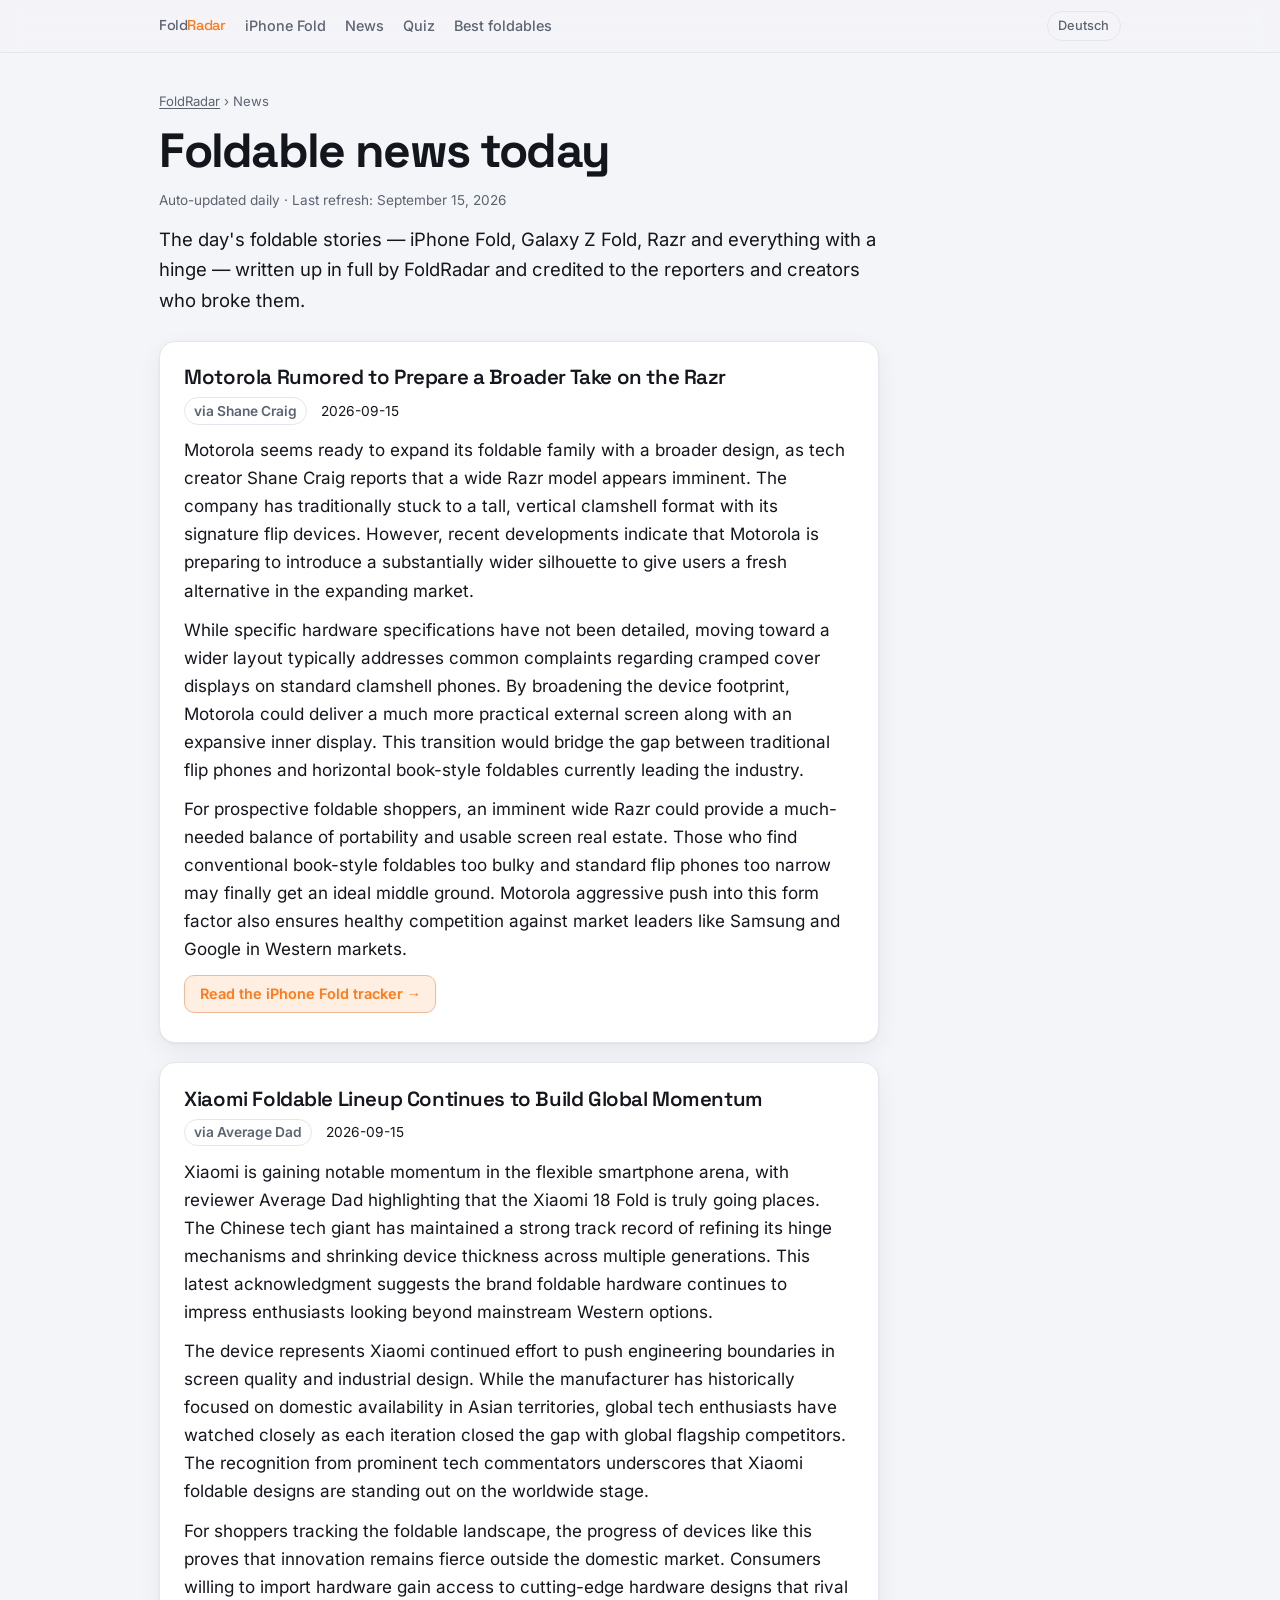
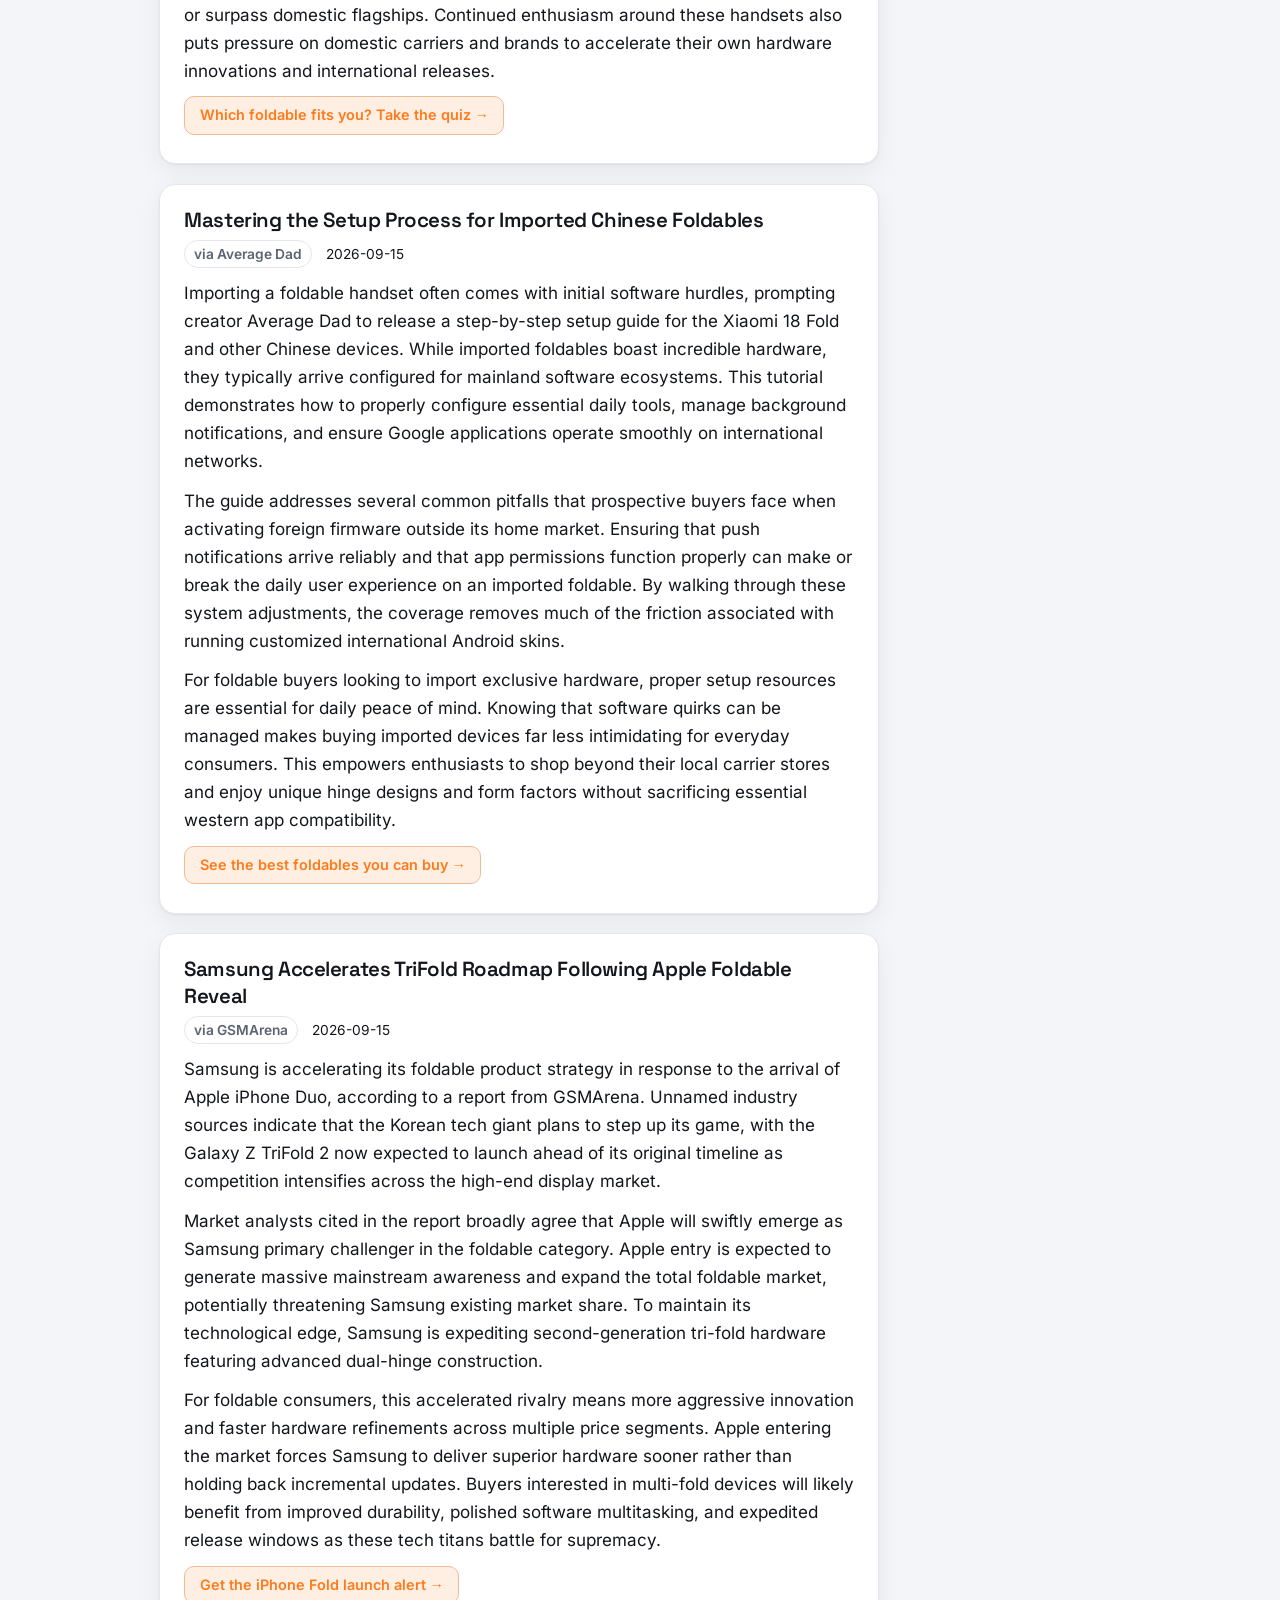
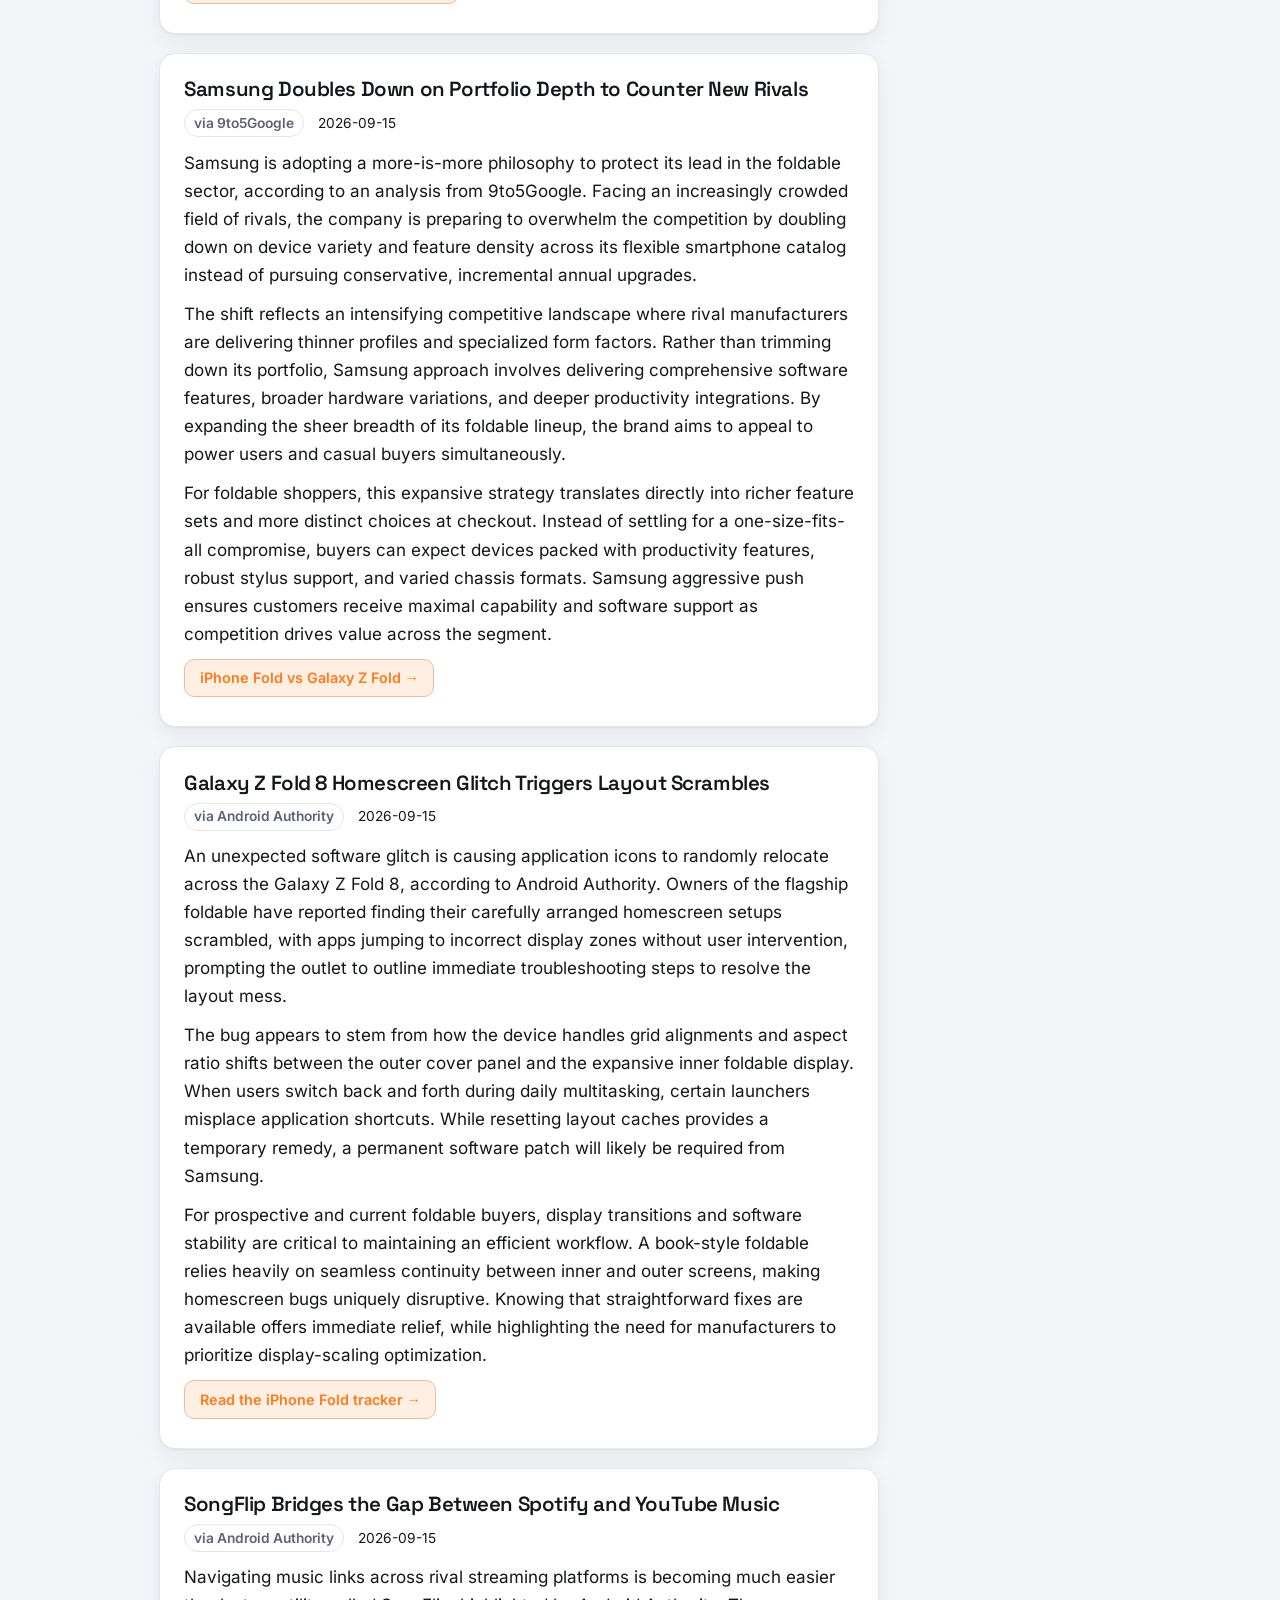
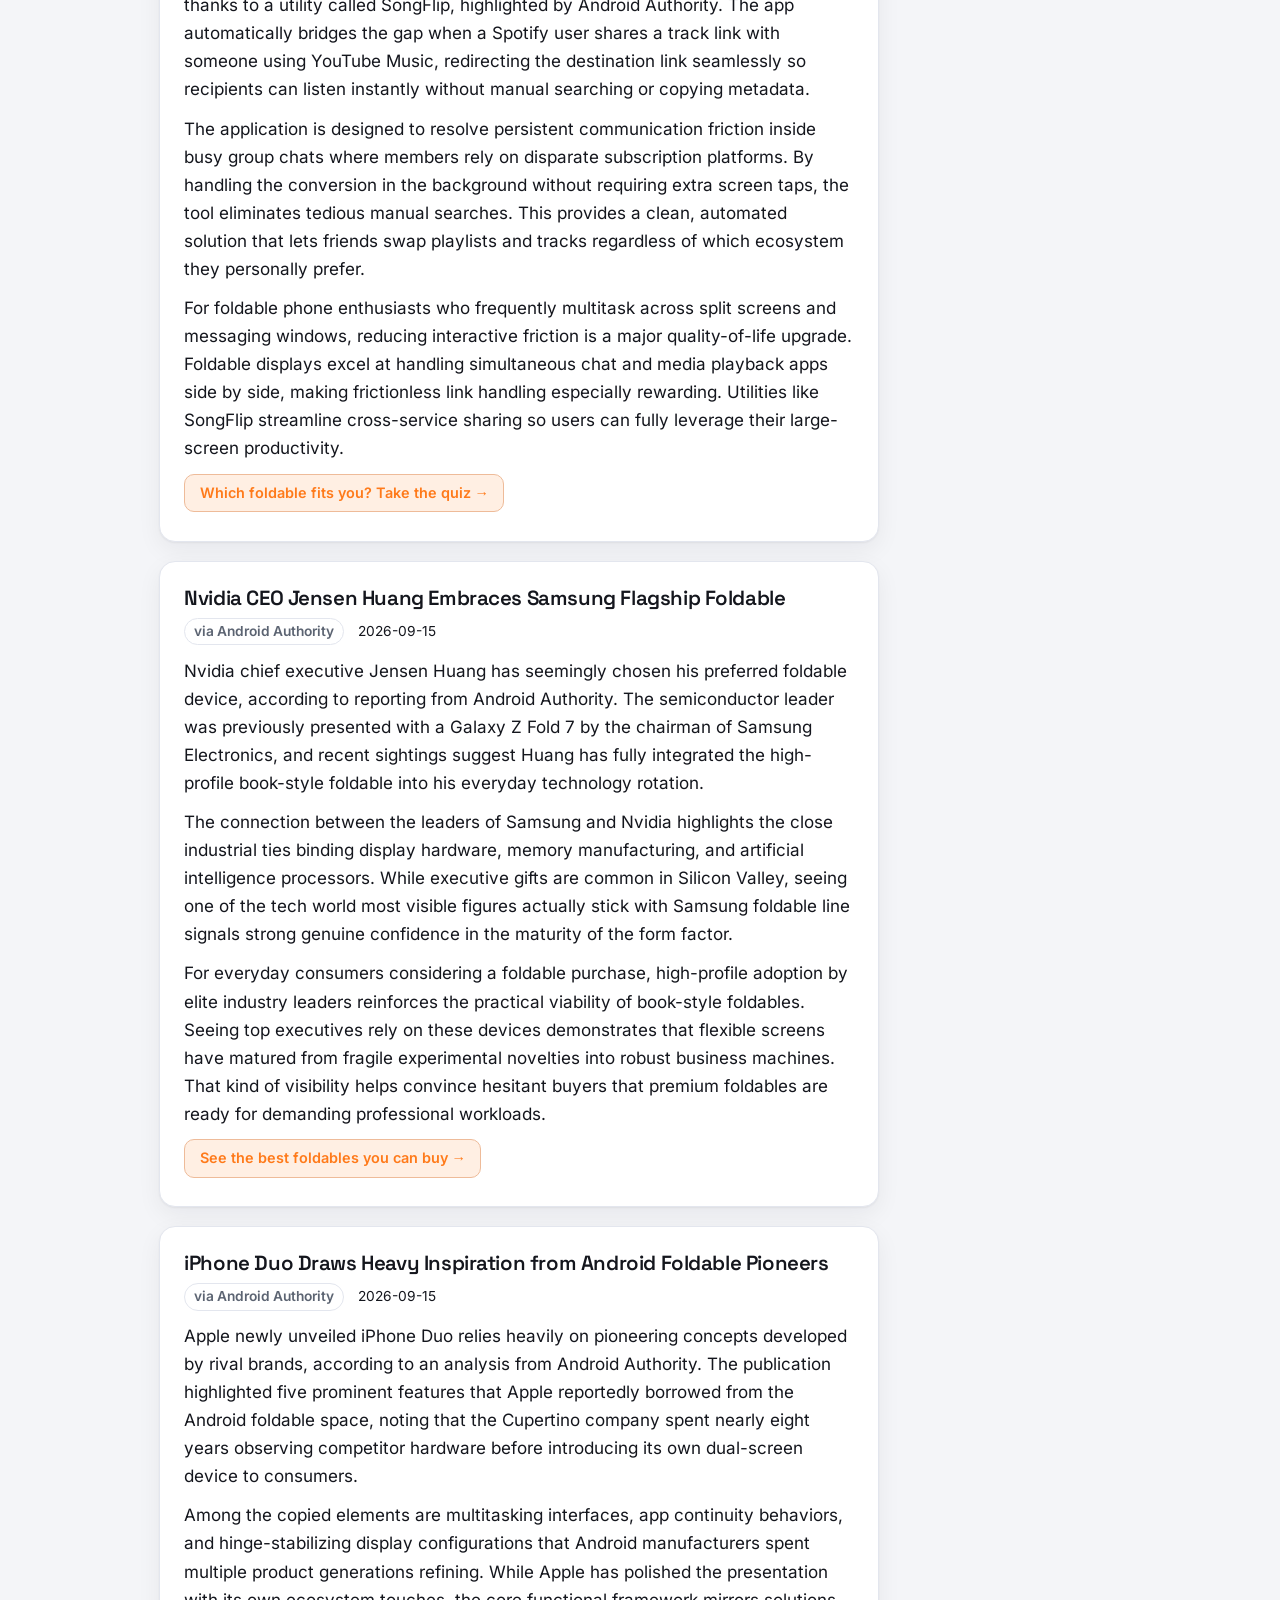
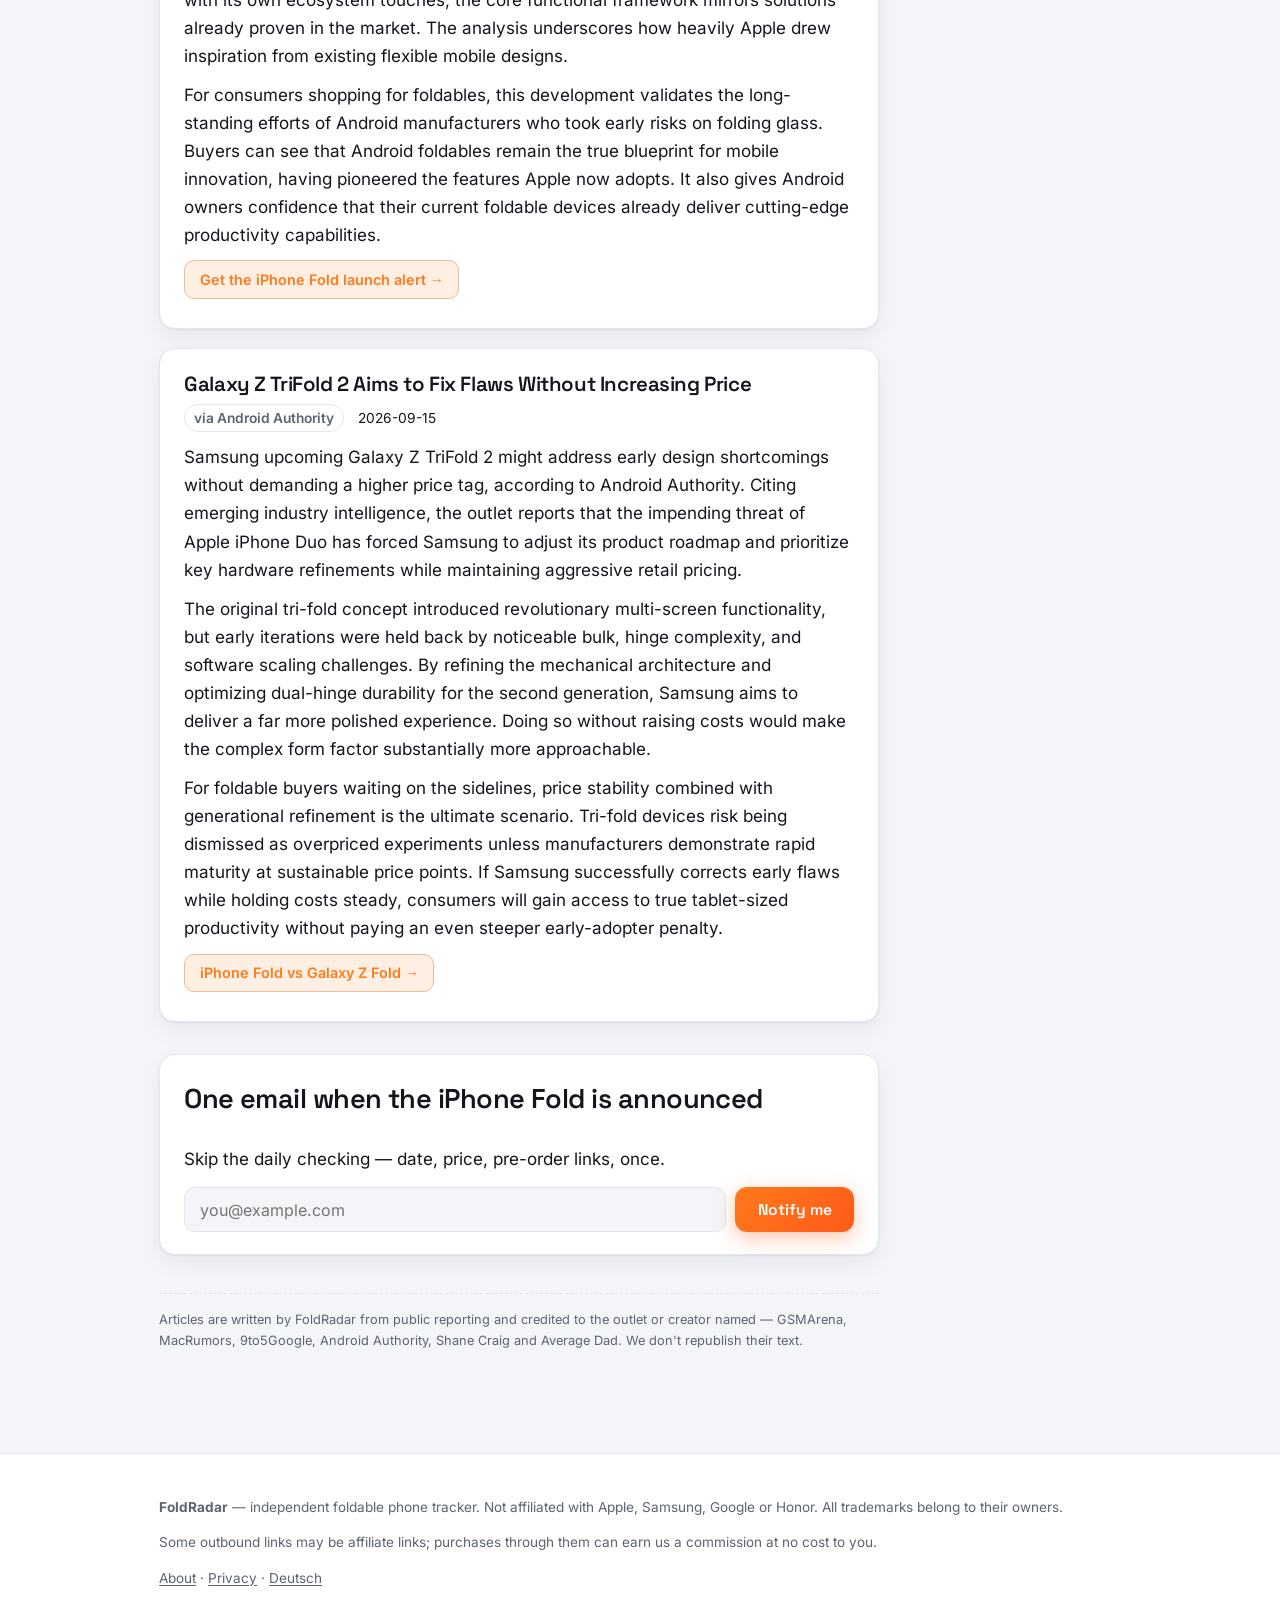
==== news.html @ afbb2b71 "Daily news refresh 2026-09-15" ====
<!doctype html>
<html lang="en">
<head>
<meta charset="utf-8">
<meta name="viewport" content="width=device-width, initial-scale=1">
<title>Foldable News Today — Daily Articles | FoldRadar</title>
<meta name="description" content="Today's foldable phone news as full articles in FoldRadar's words: iPhone Fold rumors, Galaxy Z Fold and Razr coverage, credited to the source. Updated September 15, 2026.">
<link rel="canonical" href="https://foldradar.com/news">
<meta name="robots" content="max-image-preview:large, max-snippet:-1, max-video-preview:-1">
<meta property="og:site_name" content="FoldRadar">
<meta property="og:locale" content="en_US">
<meta property="og:type" content="website">
<meta property="og:title" content="Foldable News Today — Daily Articles">
<meta property="og:description" content="The day's foldable stories as full articles, written by FoldRadar. Updated daily.">
<meta property="og:url" content="https://foldradar.com/news">
<meta property="og:image" content="https://foldradar.com/og/news.png">
<meta property="og:image:width" content="1200">
<meta property="og:image:height" content="630">
<meta property="og:image:alt" content="FoldRadar — Foldable News Today — Daily Articles">
<meta name="twitter:card" content="summary_large_image">
<meta name="twitter:title" content="Foldable News Today — Daily Articles">
<meta name="twitter:description" content="The day's foldable stories as full articles, written by FoldRadar. Updated daily.">
<meta name="twitter:image" content="https://foldradar.com/og/news.png">
<link rel="icon" href="/favicon.svg" type="image/svg+xml">
<link rel="preload" href="/fonts/Inter-var.woff2" as="font" type="font/woff2" crossorigin>
<link rel="preload" href="/fonts/SpaceGrotesk-var.woff2" as="font" type="font/woff2" crossorigin>
<style data-app-css>
/* ==========================================================================
   FoldRadar — visual system
   Signature: the fold seam. Two screens (warm amber + cool violet) meeting at
   a hinge. That duotone + seam motif runs through hero, animation and quiz.
   ========================================================================== */
/* Self-hosted fonts — no external requests, no FOUC, GDPR-clean */
@font-face {
  font-family: 'Inter';
  font-style: normal;
  font-weight: 100 900;
  font-display: swap;
  src: url('/fonts/Inter-var.woff2') format('woff2');
}
@font-face {
  font-family: 'Space Grotesk';
  font-style: normal;
  font-weight: 300 700;
  font-display: swap;
  src: url('/fonts/SpaceGrotesk-var.woff2') format('woff2');
}
:root {
  /* fold duotone */
  --amber: #ff7a1a;
  --amber-soft: #ffb37a;
  --violet: #8b7bff;
  --violet-deep: #6c5cff;

  /* light theme surfaces */
  --bg: #f4f5f8;
  --bg-soft: #ffffff;
  --card: #ffffff;
  --text: #14161d;
  --muted: #5c6472;
  --border: #e3e6ee;
  --shadow: 0 1px 2px rgba(16,18,26,.05), 0 8px 24px rgba(16,18,26,.06);

  /* fixed dark ink for hero/quiz bands (theme-independent) */
  --ink: #0a0b12;
  --ink-2: #12141f;
  --ink-3: #1b1e2c;
  --ink-line: #272b3b;
  --ink-text: #eef0f8;
  --ink-muted: #9aa2b6;

  --display: 'Space Grotesk', -apple-system, BlinkMacSystemFont, sans-serif;
  --body: 'Inter', -apple-system, BlinkMacSystemFont, 'Segoe UI', Roboto, sans-serif;
  --max: 1000px;
  --measure: 720px;
}
@media (prefers-color-scheme: dark) {
  :root {
    --bg: #0c0e15;
    --bg-soft: #14161f;
    --card: #161925;
    --text: #eceef4;
    --muted: #9aa2b4;
    --border: #262a38;
    --shadow: 0 1px 2px rgba(0,0,0,.4), 0 10px 30px rgba(0,0,0,.35);
  }
}

* { box-sizing: border-box; }
html { scroll-behavior: smooth; -webkit-text-size-adjust: 100%; }
body {
  margin: 0;
  font-family: var(--body);
  background: var(--bg);
  color: var(--text);
  line-height: 1.65;
  font-size: 17px;
  -webkit-font-smoothing: antialiased;
}
h1, h2, h3, .logo, .badge, .btn { font-family: var(--display); }

/* ---------- header ---------- */
header.site {
  position: sticky; top: 0; z-index: 40;
  background: color-mix(in srgb, var(--bg) 82%, transparent);
  backdrop-filter: saturate(160%) blur(12px);
  border-bottom: 1px solid var(--border);
}
.nav {
  max-width: var(--max); margin: 0 auto; padding: 0.7rem 1.2rem;
  display: flex; align-items: center; gap: 1.2rem; flex-wrap: wrap;
}
.logo { font-weight: 700; font-size: 1.2rem; text-decoration: none; color: var(--text); letter-spacing: -0.03em; }
.logo span { color: var(--amber); }
.nav a { color: var(--muted); text-decoration: none; font-size: 0.9rem; font-weight: 500; transition: color .15s; }
.nav a:hover { color: var(--text); }
.nav a.navquiz { color: var(--amber); }
.nav .lang { margin-left: auto; font-size: 0.8rem; border: 1px solid var(--border); padding: 0.2rem 0.65rem; border-radius: 999px; }

main { max-width: var(--max); margin: 0 auto; padding: 2rem 1.2rem 3rem; }
main > * { max-width: var(--measure); }
main > .grid, main > .hero, main > .quizband, main > table, main > .brandrail { max-width: 100%; }

h1 { font-size: clamp(2rem, 5vw, 3rem); line-height: 1.05; letter-spacing: -0.035em; margin: 0.6rem 0 0.5rem; font-weight: 700; }
h2 { font-size: clamp(1.35rem, 3vw, 1.7rem); letter-spacing: -0.02em; margin-top: 2.4rem; font-weight: 600; }
h3 { font-size: 1.12rem; margin-top: 1.6rem; font-weight: 600; letter-spacing: -0.01em; }
p { margin: 0.8rem 0; }
a { color: var(--amber); text-decoration-thickness: 1px; text-underline-offset: 2px; }
.updated { color: var(--muted); font-size: 0.85rem; font-family: var(--body); }
.lead { font-size: 1.15rem; color: var(--text); }

/* eyebrow */
.badge {
  display: inline-flex; align-items: center; gap: 0.5rem;
  font-size: 0.72rem; font-weight: 600; text-transform: uppercase; letter-spacing: 0.14em;
  color: var(--amber); background: color-mix(in srgb, var(--amber) 12%, transparent);
  border: 1px solid color-mix(in srgb, var(--amber) 35%, transparent);
  border-radius: 999px; padding: 0.3rem 0.8rem;
}
.badge::before { content: ""; width: 6px; height: 6px; border-radius: 50%; background: var(--amber); box-shadow: 0 0 0 3px color-mix(in srgb, var(--amber) 30%, transparent); }

/* ==========================================================================
   HERO — dark band, copy left, folding phone right, seam down the middle
   ========================================================================== */
.hero {
  position: relative; overflow: hidden;
  background:
    radial-gradient(120% 90% at 88% 8%, rgba(139,123,255,.20), transparent 55%),
    radial-gradient(120% 90% at 6% 92%, rgba(255,122,26,.20), transparent 55%),
    linear-gradient(180deg, var(--ink), var(--ink-2));
  color: var(--ink-text);
  border: 1px solid var(--ink-line);
  border-radius: 24px;
  margin: 0.5rem 0 1.4rem;
  padding: clamp(1.6rem, 4vw, 3rem);
}
.hero-grid { display: grid; grid-template-columns: 1.1fr 0.9fr; gap: 2rem; align-items: center; }
.hero h1 { color: var(--ink-text); }
.hero .lead { color: var(--ink-muted); max-width: 34ch; }
.hero .seamprice { color: var(--amber-soft); font-weight: 600; }
.hero-cta { display: flex; gap: 0.7rem; flex-wrap: wrap; margin-top: 1.3rem; }

.btn {
  display: inline-flex; align-items: center; gap: 0.5rem; justify-content: center;
  border: 0; cursor: pointer; text-decoration: none;
  font-family: var(--display); font-weight: 600; font-size: 0.98rem;
  padding: 0.7rem 1.4rem; border-radius: 12px;
  background: linear-gradient(135deg, var(--amber), #ff5a1a);
  color: #fff !important; box-shadow: 0 6px 20px rgba(255,90,26,.35);
  transition: transform .12s ease, box-shadow .12s ease;
}
.btn:hover { transform: translateY(-1px); box-shadow: 0 10px 26px rgba(255,90,26,.45); }
.btn.ghost {
  background: transparent; color: var(--ink-text) !important;
  border: 1px solid var(--ink-line); box-shadow: none;
}
.btn.ghost:hover { background: rgba(255,255,255,.06); border-color: #3a3f52; }

/* ---------- folding phone (interactive, book-style, ONE continuous screen) ----
   --fold lives on .foldstage: 0 = fully closed, 1 = fully open. JS drives it
   from the slider / toggle; CSS maps it to the hinge rotation + shadow.        */
.foldstage {
  --fold: 1;
  display: flex; flex-direction: column; align-items: center; gap: 1.1rem;
  min-height: 340px; position: relative;
}
.foldview {
  position: relative; width: 100%; min-height: 268px;
  display: flex; align-items: center; justify-content: center;
  perspective: 1600px; perspective-origin: 50% 42%;
  cursor: grab; touch-action: pan-y; user-select: none;
}
.foldview.grabbing { cursor: grabbing; }
.foldphone {
  position: relative; display: flex; transform-style: preserve-3d;
  transform: rotateX(var(--rotx, 6deg)) rotateY(var(--roty, -16deg));
  will-change: transform;
}
.leaf { --t: 10px; flex: 0 0 auto; width: 132px; height: 250px; position: relative; transform-style: preserve-3d; }
/* slate-blue titanium frame (matches the leaked concept), pushed forward for thickness */
.leaf .face {
  position: absolute; inset: 0; border-radius: 10px;
  border: 3px solid transparent;
  background:
    linear-gradient(#0c1119, #0c1119) padding-box,
    linear-gradient(155deg, #8a97ad 0%, #2d3748 38%, #161d29 62%, #4c576b 100%) border-box;
  box-shadow: inset 0 0 0 1px rgba(255,255,255,.05);
  backface-visibility: hidden; overflow: hidden;
  transform: translateZ(calc(var(--t) / 2));
}
/* ONE wallpaper: identical aurora on both halves = a single continuous screen */
.leaf .screen {
  position: absolute; inset: 5px; border-radius: 7px; overflow: hidden;
  background:
    radial-gradient(130% 90% at 18% -8%, rgba(255,140,60,.85) 0%, transparent 52%),
    radial-gradient(140% 110% at 88% 108%, rgba(108,92,255,.9) 0%, transparent 58%),
    radial-gradient(90% 60% at 60% 45%, rgba(185,107,224,.45) 0%, transparent 65%),
    linear-gradient(178deg, #1b1030 0%, #0d0a1c 100%);
}
.leaf-left .face { border-radius: 16px 5px 5px 16px; }
.leaf-right { transform-origin: left center; transform: rotateY(calc((var(--fold) - 1) * 170deg)); transition: transform .32s cubic-bezier(.5,0,.2,1); }
.leaf-right .face-front { border-radius: 5px 16px 16px 5px; }

/* --- device thickness: four side walls per leaf form a real slab when spun --- */
.leaf .ed { position: absolute; background: linear-gradient(90deg, #3c4658, #12161f 55%, #2a3140); }
.leaf .ed.t { top: 0; left: 0; width: 100%; height: var(--t); transform: translateY(calc(var(--t) / -2)) rotateX(90deg); }
.leaf .ed.b { bottom: 0; left: 0; width: 100%; height: var(--t); background: linear-gradient(90deg, #2a3140, #090c12 55%, #222834); transform: translateY(calc(var(--t) / 2)) rotateX(90deg); }
.leaf .ed.l { top: 0; left: 0; width: var(--t); height: 100%; transform: translateX(calc(var(--t) / -2)) rotateY(90deg); }
.leaf .ed.r { top: 0; right: 0; width: var(--t); height: 100%; transform: translateX(calc(var(--t) / 2)) rotateY(90deg); }

/* RIGHT outer face = dark slate cover panel (screen-off look) */
.leaf-right .face-back {
  position: absolute; inset: 0; border-radius: 5px 16px 16px 5px;
  transform: rotateY(180deg) translateZ(calc(var(--t) / 2)); backface-visibility: hidden;
  border: 3px solid transparent;
  background:
    linear-gradient(150deg, #1b2430, #0a0e15 60%, #161d28) padding-box,
    linear-gradient(155deg, #8a97ad 0%, #2d3748 38%, #161d29 62%, #4c576b 100%) border-box;
  overflow: hidden;
}
.leaf-right .face-back::before { /* dark glass panel */
  content: ""; position: absolute; inset: 5px; border-radius: 7px;
  background:
    radial-gradient(120% 90% at 25% -10%, rgba(120,150,200,.16) 0%, transparent 55%),
    linear-gradient(160deg, #1a232f 0%, #0a0e15 100%);
}
.leaf-right .face-back::after { /* front-camera dot */
  content: ""; position: absolute; top: 11px; left: 50%; transform: translateX(-50%);
  width: 6px; height: 6px; border-radius: 50%; background: rgba(0,0,0,.6); z-index: 2;
}

/* LEFT outer face = slate rear with the two-lens camera pill + Apple logo (per the leak) */
.leaf-left .face-back {
  position: absolute; inset: 0; border-radius: 16px 5px 5px 16px;
  transform: rotateY(180deg) translateZ(calc(var(--t) / 2)); backface-visibility: hidden;
  border: 3px solid transparent;
  background:
    linear-gradient(150deg, #2d3748, #151b26 55%, #26303f) padding-box,
    linear-gradient(155deg, #8a97ad 0%, #2d3748 38%, #161d29 62%, #4c576b 100%) border-box;
  display: flex; align-items: center; justify-content: center; overflow: hidden;
}
.leaf-left .face-back .cam { /* horizontal two-lens camera pill, top corner */
  position: absolute; top: 12px; left: 12px;
  display: flex; align-items: center; gap: 5px; padding: 0 7px;
  width: 52px; height: 25px; border-radius: 13px;
  background: linear-gradient(155deg, #212a38, #0b0f16);
  box-shadow: inset 0 0 0 1px rgba(255,255,255,.06), 0 1px 4px rgba(0,0,0,.55);
}
.leaf-left .face-back .cam i {
  width: 14px; height: 14px; border-radius: 50%;
  background: radial-gradient(circle at 34% 30%, #6b7488, #0a0d14 68%);
  box-shadow: inset 0 0 0 1.5px #2b3242;
}
/* Apple logo on the slate back — un-mirror it (it sits inside a rotateY(180) face) */
.applemark-back {
  position: relative; z-index: 1; width: 30px; height: 37px;
  fill: rgba(233,238,246,.9); filter: drop-shadow(0 1px 2px rgba(0,0,0,.5));
}
.applemark-screen {
  position: absolute; top: 50%; left: 50%; width: 30px; height: 37px;
  transform: translate(-50%, -50%); fill: rgba(255,255,255,.9);
  filter: drop-shadow(0 0 10px rgba(255,255,255,.45)); z-index: 1;
}
.leaf .screen::before { /* punch-hole camera */
  content: ""; position: absolute; top: 8px; left: 50%; transform: translateX(-50%);
  width: 6px; height: 6px; border-radius: 50%; background: rgba(0,0,0,.5); z-index: 2;
}
.leaf .screen::after { /* glass sheen */
  content: ""; position: absolute; inset: 0;
  background: linear-gradient(118deg, rgba(255,255,255,.30) 0%, transparent 38%);
  mix-blend-mode: screen;
}
.foldshadow {
  position: absolute; bottom: 6px; left: 50%; width: 200px; height: 24px;
  border-radius: 50%; background: radial-gradient(ellipse, rgba(0,0,0,.55), transparent 70%);
  filter: blur(7px); z-index: -1;
  transform: translateX(-50%) scaleX(calc(.55 + var(--fold) * .45));
  opacity: calc(.2 + var(--fold) * .2);
  transition: transform .32s cubic-bezier(.5,0,.2,1), opacity .32s ease;
}
/* while dragging the slider, kill the transition so the phone tracks the thumb 1:1 */
.foldstage.dragging .leaf-right, .foldstage.dragging .foldshadow { transition: none; }

/* controls */
.foldctrl { display: flex; align-items: center; gap: .8rem; width: 100%; max-width: 290px; }
.foldtoggle {
  font-family: var(--display); font-weight: 600; font-size: .84rem; white-space: nowrap;
  background: rgba(255,255,255,.06); color: var(--ink-text);
  border: 1px solid var(--ink-line); border-radius: 10px; padding: .48rem .85rem; cursor: pointer;
  transition: background .14s, border-color .14s;
}
.foldtoggle:hover { background: rgba(255,255,255,.12); border-color: #3a3f52; }
.foldrange { flex: 1; accent-color: var(--amber); cursor: pointer; height: 6px; }
.foldhint { font-size: .72rem; color: var(--ink-muted); margin: -.3rem 0 0; letter-spacing: .02em; }

/* ---------- brand rail ---------- */
.brandrail {
  display: flex; align-items: center; gap: 0.6rem; flex-wrap: wrap;
  margin-top: 1.8rem; padding-top: 1.4rem; border-top: 1px solid var(--ink-line);
}
.brandrail .rail-label {
  font-size: 0.72rem; text-transform: uppercase; letter-spacing: 0.16em;
  color: var(--ink-muted); margin-right: 0.4rem;
}
.brandchip {
  display: inline-flex; align-items: center; gap: 0.45rem;
  height: 38px; padding: 0 0.85rem; border-radius: 10px;
  background: rgba(255,255,255,.04); border: 1px solid var(--ink-line);
  color: var(--ink-text); font-weight: 600; font-size: 0.9rem; letter-spacing: 0.01em;
  opacity: .72; transition: opacity .15s, transform .15s, border-color .15s;
}
.brandchip:hover { opacity: 1; transform: translateY(-1px); border-color: #3a3f52; }
.brandchip svg { width: 18px; height: 18px; fill: currentColor; }
.brandchip.lead-apple { opacity: 1; border-color: color-mix(in srgb, var(--amber) 45%, var(--ink-line)); }

/* ==========================================================================
   QUIZ BAND — promoted, full width, duotone
   ========================================================================== */
.quizband {
  position: relative; overflow: hidden; margin: 1.6rem 0 0.5rem;
  border-radius: 20px; padding: clamp(1.4rem, 3vw, 2.2rem);
  background: linear-gradient(120deg, rgba(255,122,26,.14), rgba(139,123,255,.14)), var(--ink-2);
  border: 1px solid var(--ink-line); color: var(--ink-text);
  display: flex; align-items: center; justify-content: space-between; gap: 1.4rem; flex-wrap: wrap;
}
.quizband::before {
  content: ""; position: absolute; top: 0; bottom: 0; left: 50%; width: 200%;
  background: radial-gradient(60% 120% at 50% 0%, rgba(255,255,255,.06), transparent 60%);
  transform: translateX(-50%); pointer-events: none;
}
.quizband .qb-copy { position: relative; }
.quizband .qb-eyebrow { font-size: 0.72rem; text-transform: uppercase; letter-spacing: 0.16em; color: var(--amber-soft); font-weight: 600; }
.quizband h2 { margin: 0.3rem 0 0.2rem; color: var(--ink-text); }
.quizband p { margin: 0; color: var(--ink-muted); }
.quizband .btn { position: relative; flex-shrink: 0; }

/* ==========================================================================
   Cards
   ========================================================================== */
.grid { display: grid; grid-template-columns: repeat(auto-fit, minmax(250px, 1fr)); gap: 1rem; margin: 1.6rem 0; }
.card {
  background: var(--card); border: 1px solid var(--border); border-radius: 16px;
  padding: 1.2rem 1.3rem; box-shadow: var(--shadow);
  transition: transform .14s ease, border-color .14s ease;
}
.card:hover { transform: translateY(-2px); border-color: color-mix(in srgb, var(--amber) 40%, var(--border)); }
.card h3 { margin: 0 0 0.4rem; }
.card h3 a { color: var(--text); text-decoration: none; }
.card p { margin: 0.3rem 0 0.7rem; font-size: 0.93rem; color: var(--muted); }
.card a.more { font-size: 0.9rem; font-weight: 600; font-family: var(--display); text-decoration: none; }
.card.feature { background: linear-gradient(135deg, color-mix(in srgb, var(--amber) 8%, var(--card)), var(--card)); border-color: color-mix(in srgb, var(--amber) 35%, var(--border)); }

/* ==========================================================================
   Content elements
   ========================================================================== */
.tldr {
  background: color-mix(in srgb, var(--amber) 8%, var(--bg-soft));
  border: 1px solid color-mix(in srgb, var(--amber) 30%, var(--border));
  border-left: 3px solid var(--amber);
  border-radius: 12px; padding: 1rem 1.2rem; margin: 1.3rem 0; font-size: 0.98rem;
}
.tldr strong { color: var(--amber); }

table { border-collapse: collapse; width: 100%; margin: 1.3rem 0; font-size: 0.94rem; display: block; overflow-x: auto; border-radius: 12px; }
th, td { border: 1px solid var(--border); padding: 0.6rem 0.85rem; text-align: left; vertical-align: top; }
th { background: var(--bg-soft); font-family: var(--display); font-weight: 600; }
tr:nth-child(even) td { background: color-mix(in srgb, var(--bg-soft) 60%, transparent); }

.buy {
  display: flex; align-items: center; gap: 0.6rem; flex-wrap: wrap;
  font-size: 0.92rem; margin: 0.6rem 0 0.2rem;
}
.buylink {
  display: inline-flex; align-items: center; gap: 0.5rem;
  background: color-mix(in srgb, var(--amber) 12%, transparent);
  border: 1px solid color-mix(in srgb, var(--amber) 40%, var(--border));
  color: var(--amber); font-weight: 600; text-decoration: none;
  padding: 0.4rem 0.9rem; border-radius: 10px; font-size: 0.9rem;
  transition: background .14s;
}
.buylink:hover { background: color-mix(in srgb, var(--amber) 20%, transparent); }
.brandtag { display: inline-flex; align-items: center; gap: 0.4rem; font-weight: 600; color: var(--muted); font-size: 0.85rem; }
.brandtag svg { width: 15px; height: 15px; fill: currentColor; }

/* product photo figures — drop-in slots for licensed Amazon images */
.device-photo {
  margin: 1rem 0; border: 1px solid var(--border); border-radius: 14px;
  overflow: hidden; background: var(--bg-soft);
}
.device-photo img {
  display: block; width: 100%; height: auto; aspect-ratio: 3 / 2;
  object-fit: contain; background: #fff;
}
.device-photo figcaption {
  font-size: 0.76rem; color: var(--muted); padding: 0.5rem 0.8rem;
  border-top: 1px solid var(--border);
}
.device-photo.hero-photo { max-width: 320px; margin-inline: auto; }

.notify {
  background: var(--bg-soft); border: 1px solid var(--border); border-radius: 16px;
  padding: 1.4rem 1.5rem; margin: 2rem 0; box-shadow: var(--shadow);
}
.notify h2 { margin-top: 0; }
.notify form { display: flex; gap: 0.6rem; flex-wrap: wrap; margin-top: 0.9rem; }
.notify input[type="email"] {
  flex: 1 1 220px; padding: 0.7rem 0.95rem; border-radius: 11px; border: 1px solid var(--border);
  background: var(--bg); color: var(--text); font-size: 1rem; font-family: var(--body);
}
.notify input[type="email"]:focus { outline: 2px solid var(--amber); outline-offset: 1px; border-color: var(--amber); }

.faq details { border-bottom: 1px solid var(--border); padding: 0.7rem 0; }
.faq summary { font-weight: 600; cursor: pointer; font-family: var(--display); }
.faq summary:focus-visible { outline: 2px solid var(--amber); outline-offset: 3px; border-radius: 4px; }
.faq p { color: var(--muted); font-size: 0.95rem; }

.disclosure { font-size: 0.8rem; color: var(--muted); border-top: 1px dashed var(--border); margin-top: 2.4rem; padding-top: 0.9rem; }

/* homepage news strip */
.newsstrip {
  border: 1px solid var(--border); border-radius: 16px; background: var(--bg-soft);
  padding: 1rem 1.3rem; margin: 1.4rem 0; box-shadow: var(--shadow);
}
.newsstrip .ns-head { display: flex; align-items: baseline; gap: 0.8rem; flex-wrap: wrap; }
.newsstrip .ns-eyebrow {
  font-family: var(--display); font-size: 0.72rem; font-weight: 700;
  text-transform: uppercase; letter-spacing: 0.14em; color: var(--amber); margin: 0;
}
.newsstrip .ns-all { margin-left: auto; font-size: 0.85rem; font-weight: 600; text-decoration: none; }
.newsstrip ul { list-style: none; margin: 0.5rem 0 0; padding: 0; }
.newsstrip li { padding: 0.45rem 0; border-bottom: 1px solid var(--border); line-height: 1.4; }
.newsstrip li:last-child { border-bottom: 0; }
.newsstrip a.ns-item { color: var(--text); text-decoration: none; font-weight: 500; font-size: 0.95rem; }
.newsstrip a.ns-item:hover { color: var(--amber); }
.newsstrip .feedmeta { font-size: 0.76rem; color: var(--muted); margin-left: 0.5rem; }

/* news feed */
.feedlist { list-style: none; padding: 0; margin: 1rem 0; }
.feedlist li { padding: 0.65rem 0; border-bottom: 1px solid var(--border); line-height: 1.45; }
.feedlist a { color: var(--text); text-decoration: none; font-weight: 500; }
.feedlist a:hover { color: var(--amber); }
.feedlist .feedmeta { display: block; font-size: 0.78rem; color: var(--muted); margin-top: 0.15rem; }

/* full news articles */
.newsfeed { margin: 1.6rem 0; }
.newsart {
  background: var(--bg-soft); border: 1px solid var(--border); border-radius: 16px;
  padding: 1.4rem 1.5rem 1.1rem; margin: 1.2rem 0; box-shadow: var(--shadow);
  scroll-margin-top: 80px;
}
.newsart h2 { margin: 0 0 0.4rem; font-size: 1.28rem; line-height: 1.3; }
.newsart p { margin: 0.7rem 0; }
.newsart .digest-meta { margin: 0 0 0.3rem; }

/* news digest — original summaries, credited, each with a CTA */
.digest { list-style: none; padding: 0; margin: 1.4rem 0; }
.digest-item { padding: 1rem 0; border-bottom: 1px solid var(--border); }
.digest-item:first-child { padding-top: 0; }
.digest-text { margin: 0 0 0.5rem; font-size: 1.05rem; line-height: 1.5; color: var(--text); }
.digest-meta { margin: 0; display: flex; gap: 0.9rem; flex-wrap: wrap; align-items: center; font-size: 0.86rem; }
.digest-meta .via {
  color: var(--muted); font-weight: 600;
  padding: 0.1rem 0.55rem; border: 1px solid var(--border); border-radius: 999px;
}
.digest-cta { font-family: var(--display); font-weight: 600; color: var(--amber); text-decoration: none; }
.digest-cta:hover { text-decoration: underline; }
.crumbs { font-size: 0.82rem; color: var(--muted); margin-top: 0.4rem; }
.crumbs a { color: var(--muted); }

footer.site { border-top: 1px solid var(--border); margin-top: 2.6rem; background: var(--bg-soft); }
footer.site .inner { max-width: var(--max); margin: 0 auto; padding: 1.8rem 1.2rem; font-size: 0.85rem; color: var(--muted); }
footer.site a { color: var(--muted); }

/* ==========================================================================
   Quiz page
   ========================================================================== */
.quiz fieldset {
  border: 1px solid var(--border); border-radius: 14px;
  padding: 1rem 1.2rem; margin: 1.1rem 0; background: var(--bg-soft);
  min-inline-size: 0;   /* let the box shrink on mobile — no horizontal overflow */
}
.quiz fieldset::after { content: ""; display: block; clear: both; }
/* float the legend so the question sits INSIDE the box, not on its top border */
.quiz legend { float: left; width: 100%; margin: 0 0 0.7rem; padding: 0; font-weight: 600; font-family: var(--display); }
.quiz label {
  display: block; clear: both; padding: 0.6rem 0.85rem; border: 1px solid var(--border);
  border-radius: 11px; margin: 0.45rem 0; cursor: pointer; font-size: 0.97rem; transition: border-color .12s, background .12s;
}
.quiz label:hover { border-color: var(--amber); background: color-mix(in srgb, var(--amber) 6%, transparent); }
.quiz label:has(input:checked) { border-color: var(--amber); background: color-mix(in srgb, var(--amber) 10%, transparent); }
.quiz input[type="radio"] { accent-color: var(--amber); margin-right: 0.55rem; }
.quiz .result {
  display: none; border: 1px solid color-mix(in srgb, var(--amber) 40%, var(--border));
  border-radius: 16px; padding: 1.4rem 1.5rem; margin-top: 1.6rem;
  background: linear-gradient(135deg, color-mix(in srgb, var(--amber) 10%, var(--bg-soft)), color-mix(in srgb, var(--violet) 8%, var(--bg-soft)));
  box-shadow: var(--shadow);
}
.quiz .result h2 { margin-top: 0; }
.quiz .error { color: var(--amber); font-weight: 600; display: none; }

/* ==========================================================================
   Motion / accessibility
   ========================================================================== */
:focus-visible { outline: 2px solid var(--amber); outline-offset: 2px; }
@media (prefers-reduced-motion: reduce) {
  .leaf-right, .foldshadow { transition: none; }
  html { scroll-behavior: auto; }
}

/* ==========================================================================
   Responsive
   ========================================================================== */
@media (max-width: 720px) {
  .hero-grid { grid-template-columns: 1fr; }
  .foldstage { min-height: 300px; order: -1; }
  .quizband { flex-direction: column; align-items: flex-start; }
  .quizband .btn { width: 100%; }
}

</style>
<script type="application/ld+json">
{
  "@context": "https://schema.org",
  "@graph": [
    {
      "@type": "Organization",
      "@id": "https://foldradar.com/#org",
      "name": "FoldRadar",
      "url": "https://foldradar.com/",
      "logo": {
        "@type": "ImageObject",
        "url": "https://foldradar.com/og/logo.png",
        "width": 512,
        "height": 512
      },
      "description": "Independent tracker for foldable phones: iPhone Fold, Galaxy Z Fold, Pixel Fold and more."
    },
    {
      "@type": "CollectionPage",
      "name": "Foldable news today — daily articles",
      "url": "https://foldradar.com/news",
      "mainEntityOfPage": "https://foldradar.com/news",
      "dateModified": "2026-09-15",
      "inLanguage": "en",
      "publisher": {
        "@id": "https://foldradar.com/#org"
      },
      "mainEntity": {
        "@type": "ItemList",
        "numberOfItems": 10,
        "itemListElement": [
          {
            "@type": "ListItem",
            "position": 1,
            "item": {
              "@type": "NewsArticle",
              "headline": "Motorola Rumored to Prepare a Broader Take on the Razr",
              "description": "Motorola seems ready to expand its foldable family with a broader design, as tech creator Shane Craig reports that a wide Razr model appears imminent. The company has traditionally stuck to a tall, ve",
              "url": "https://foldradar.com/news#s1",
              "mainEntityOfPage": "https://foldradar.com/news#s1",
              "datePublished": "2026-09-15",
              "dateModified": "2026-09-15",
              "articleSection": "Foldable phones",
              "inLanguage": "en",
              "image": "https://foldradar.com/og/news.png",
              "author": {
                "@id": "https://foldradar.com/#org"
              },
              "publisher": {
                "@id": "https://foldradar.com/#org"
              },
              "sourceOrganization": {
                "@type": "Organization",
                "name": "Shane Craig"
              }
            }
          },
          {
            "@type": "ListItem",
            "position": 2,
            "item": {
              "@type": "NewsArticle",
              "headline": "Xiaomi Foldable Lineup Continues to Build Global Momentum",
              "description": "Xiaomi is gaining notable momentum in the flexible smartphone arena, with reviewer Average Dad highlighting that the Xiaomi 18 Fold is truly going places. The Chinese tech giant has maintained a stron",
              "url": "https://foldradar.com/news#s2",
              "mainEntityOfPage": "https://foldradar.com/news#s2",
              "datePublished": "2026-09-15",
              "dateModified": "2026-09-15",
              "articleSection": "Foldable phones",
              "inLanguage": "en",
              "image": "https://foldradar.com/og/news.png",
              "author": {
                "@id": "https://foldradar.com/#org"
              },
              "publisher": {
                "@id": "https://foldradar.com/#org"
              },
              "sourceOrganization": {
                "@type": "Organization",
                "name": "Average Dad"
              }
            }
          },
          {
            "@type": "ListItem",
            "position": 3,
            "item": {
              "@type": "NewsArticle",
              "headline": "Mastering the Setup Process for Imported Chinese Foldables",
              "description": "Importing a foldable handset often comes with initial software hurdles, prompting creator Average Dad to release a step-by-step setup guide for the Xiaomi 18 Fold and other Chinese devices. While impo",
              "url": "https://foldradar.com/news#s3",
              "mainEntityOfPage": "https://foldradar.com/news#s3",
              "datePublished": "2026-09-15",
              "dateModified": "2026-09-15",
              "articleSection": "Foldable phones",
              "inLanguage": "en",
              "image": "https://foldradar.com/og/news.png",
              "author": {
                "@id": "https://foldradar.com/#org"
              },
              "publisher": {
                "@id": "https://foldradar.com/#org"
              },
              "sourceOrganization": {
                "@type": "Organization",
                "name": "Average Dad"
              }
            }
          },
          {
            "@type": "ListItem",
            "position": 4,
            "item": {
              "@type": "NewsArticle",
              "headline": "Samsung Accelerates TriFold Roadmap Following Apple Foldable Reveal",
              "description": "Samsung is accelerating its foldable product strategy in response to the arrival of Apple iPhone Duo, according to a report from GSMArena. Unnamed industry sources indicate that the Korean tech giant ",
              "url": "https://foldradar.com/news#s4",
              "mainEntityOfPage": "https://foldradar.com/news#s4",
              "datePublished": "2026-09-15",
              "dateModified": "2026-09-15",
              "articleSection": "Foldable phones",
              "inLanguage": "en",
              "image": "https://foldradar.com/og/news.png",
              "author": {
                "@id": "https://foldradar.com/#org"
              },
              "publisher": {
                "@id": "https://foldradar.com/#org"
              },
              "sourceOrganization": {
                "@type": "Organization",
                "name": "GSMArena"
              }
            }
          },
          {
            "@type": "ListItem",
            "position": 5,
            "item": {
              "@type": "NewsArticle",
              "headline": "Samsung Doubles Down on Portfolio Depth to Counter New Rivals",
              "description": "Samsung is adopting a more-is-more philosophy to protect its lead in the foldable sector, according to an analysis from 9to5Google. Facing an increasingly crowded field of rivals, the company is prepa",
              "url": "https://foldradar.com/news#s5",
              "mainEntityOfPage": "https://foldradar.com/news#s5",
              "datePublished": "2026-09-15",
              "dateModified": "2026-09-15",
              "articleSection": "Foldable phones",
              "inLanguage": "en",
              "image": "https://foldradar.com/og/news.png",
              "author": {
                "@id": "https://foldradar.com/#org"
              },
              "publisher": {
                "@id": "https://foldradar.com/#org"
              },
              "sourceOrganization": {
                "@type": "Organization",
                "name": "9to5Google"
              }
            }
          },
          {
            "@type": "ListItem",
            "position": 6,
            "item": {
              "@type": "NewsArticle",
              "headline": "Galaxy Z Fold 8 Homescreen Glitch Triggers Layout Scrambles",
              "description": "An unexpected software glitch is causing application icons to randomly relocate across the Galaxy Z Fold 8, according to Android Authority. Owners of the flagship foldable have reported finding their ",
              "url": "https://foldradar.com/news#s6",
              "mainEntityOfPage": "https://foldradar.com/news#s6",
              "datePublished": "2026-09-15",
              "dateModified": "2026-09-15",
              "articleSection": "Foldable phones",
              "inLanguage": "en",
              "image": "https://foldradar.com/og/news.png",
              "author": {
                "@id": "https://foldradar.com/#org"
              },
              "publisher": {
                "@id": "https://foldradar.com/#org"
              },
              "sourceOrganization": {
                "@type": "Organization",
                "name": "Android Authority"
              }
            }
          },
          {
            "@type": "ListItem",
            "position": 7,
            "item": {
              "@type": "NewsArticle",
              "headline": "SongFlip Bridges the Gap Between Spotify and YouTube Music",
              "description": "Navigating music links across rival streaming platforms is becoming much easier thanks to a utility called SongFlip, highlighted by Android Authority. The app automatically bridges the gap when a Spot",
              "url": "https://foldradar.com/news#s7",
              "mainEntityOfPage": "https://foldradar.com/news#s7",
              "datePublished": "2026-09-15",
              "dateModified": "2026-09-15",
              "articleSection": "Foldable phones",
              "inLanguage": "en",
              "image": "https://foldradar.com/og/news.png",
              "author": {
                "@id": "https://foldradar.com/#org"
              },
              "publisher": {
                "@id": "https://foldradar.com/#org"
              },
              "sourceOrganization": {
                "@type": "Organization",
                "name": "Android Authority"
              }
            }
          },
          {
            "@type": "ListItem",
            "position": 8,
            "item": {
              "@type": "NewsArticle",
              "headline": "Nvidia CEO Jensen Huang Embraces Samsung Flagship Foldable",
              "description": "Nvidia chief executive Jensen Huang has seemingly chosen his preferred foldable device, according to reporting from Android Authority. The semiconductor leader was previously presented with a Galaxy Z",
              "url": "https://foldradar.com/news#s8",
              "mainEntityOfPage": "https://foldradar.com/news#s8",
              "datePublished": "2026-09-15",
              "dateModified": "2026-09-15",
              "articleSection": "Foldable phones",
              "inLanguage": "en",
              "image": "https://foldradar.com/og/news.png",
              "author": {
                "@id": "https://foldradar.com/#org"
              },
              "publisher": {
                "@id": "https://foldradar.com/#org"
              },
              "sourceOrganization": {
                "@type": "Organization",
                "name": "Android Authority"
              }
            }
          },
          {
            "@type": "ListItem",
            "position": 9,
            "item": {
              "@type": "NewsArticle",
              "headline": "iPhone Duo Draws Heavy Inspiration from Android Foldable Pioneers",
              "description": "Apple newly unveiled iPhone Duo relies heavily on pioneering concepts developed by rival brands, according to an analysis from Android Authority. The publication highlighted five prominent features th",
              "url": "https://foldradar.com/news#s9",
              "mainEntityOfPage": "https://foldradar.com/news#s9",
              "datePublished": "2026-09-15",
              "dateModified": "2026-09-15",
              "articleSection": "Foldable phones",
              "inLanguage": "en",
              "image": "https://foldradar.com/og/news.png",
              "author": {
                "@id": "https://foldradar.com/#org"
              },
              "publisher": {
                "@id": "https://foldradar.com/#org"
              },
              "sourceOrganization": {
                "@type": "Organization",
                "name": "Android Authority"
              }
            }
          },
          {
            "@type": "ListItem",
            "position": 10,
            "item": {
              "@type": "NewsArticle",
              "headline": "Galaxy Z TriFold 2 Aims to Fix Flaws Without Increasing Price",
              "description": "Samsung upcoming Galaxy Z TriFold 2 might address early design shortcomings without demanding a higher price tag, according to Android Authority. Citing emerging industry intelligence, the outlet repo",
              "url": "https://foldradar.com/news#s10",
              "mainEntityOfPage": "https://foldradar.com/news#s10",
              "datePublished": "2026-09-15",
              "dateModified": "2026-09-15",
              "articleSection": "Foldable phones",
              "inLanguage": "en",
              "image": "https://foldradar.com/og/news.png",
              "author": {
                "@id": "https://foldradar.com/#org"
              },
              "publisher": {
                "@id": "https://foldradar.com/#org"
              },
              "sourceOrganization": {
                "@type": "Organization",
                "name": "Android Authority"
              }
            }
          }
        ]
      }
    }
  ]
}
</script>
<script defer src="/_vercel/insights/script.js"></script>
</head>
<body>
<header class="site">
  <nav class="nav">
    <a class="logo" href="/">Fold<span>Radar</span></a>
    <a href="/iphone-fold">iPhone Fold</a>
    <a href="/news">News</a>
    <a href="/which-foldable">Quiz</a>
    <a href="/best-foldable-phones">Best foldables</a>
    <a class="lang" href="/de" lang="de">Deutsch</a>
  </nav>
</header>
<main>
  <p class="crumbs"><a href="/">FoldRadar</a> › News</p>
  <h1>Foldable news today</h1>
  <p class="updated">Auto-updated daily · Last refresh: September 15, 2026</p>
  <p class="lead">The day's foldable stories — iPhone Fold, Galaxy Z Fold, Razr and everything with a hinge — written up in full by FoldRadar and credited to the reporters and creators who broke them.</p>

  <div class="newsfeed">
    <article class="newsart" id="s1">
      <h2>Motorola Rumored to Prepare a Broader Take on the Razr</h2>
      <p class="digest-meta"><span class="via">via Shane Craig</span><span class="feedmeta">2026-09-15</span></p>
      <p>Motorola seems ready to expand its foldable family with a broader design, as tech creator Shane Craig reports that a wide Razr model appears imminent. The company has traditionally stuck to a tall, vertical clamshell format with its signature flip devices. However, recent developments indicate that Motorola is preparing to introduce a substantially wider silhouette to give users a fresh alternative in the expanding market.</p>
      <p>While specific hardware specifications have not been detailed, moving toward a wider layout typically addresses common complaints regarding cramped cover displays on standard clamshell phones. By broadening the device footprint, Motorola could deliver a much more practical external screen along with an expansive inner display. This transition would bridge the gap between traditional flip phones and horizontal book-style foldables currently leading the industry.</p>
      <p>For prospective foldable shoppers, an imminent wide Razr could provide a much-needed balance of portability and usable screen real estate. Those who find conventional book-style foldables too bulky and standard flip phones too narrow may finally get an ideal middle ground. Motorola aggressive push into this form factor also ensures healthy competition against market leaders like Samsung and Google in Western markets.</p>
      <p><a class="buylink" href="/iphone-fold">Read the iPhone Fold tracker →</a></p>
    </article>
    <article class="newsart" id="s2">
      <h2>Xiaomi Foldable Lineup Continues to Build Global Momentum</h2>
      <p class="digest-meta"><span class="via">via Average Dad</span><span class="feedmeta">2026-09-15</span></p>
      <p>Xiaomi is gaining notable momentum in the flexible smartphone arena, with reviewer Average Dad highlighting that the Xiaomi 18 Fold is truly going places. The Chinese tech giant has maintained a strong track record of refining its hinge mechanisms and shrinking device thickness across multiple generations. This latest acknowledgment suggests the brand foldable hardware continues to impress enthusiasts looking beyond mainstream Western options.</p>
      <p>The device represents Xiaomi continued effort to push engineering boundaries in screen quality and industrial design. While the manufacturer has historically focused on domestic availability in Asian territories, global tech enthusiasts have watched closely as each iteration closed the gap with global flagship competitors. The recognition from prominent tech commentators underscores that Xiaomi foldable designs are standing out on the worldwide stage.</p>
      <p>For shoppers tracking the foldable landscape, the progress of devices like this proves that innovation remains fierce outside the domestic market. Consumers willing to import hardware gain access to cutting-edge hardware designs that rival or surpass domestic flagships. Continued enthusiasm around these handsets also puts pressure on domestic carriers and brands to accelerate their own hardware innovations and international releases.</p>
      <p><a class="buylink" href="/which-foldable">Which foldable fits you? Take the quiz →</a></p>
    </article>
    <article class="newsart" id="s3">
      <h2>Mastering the Setup Process for Imported Chinese Foldables</h2>
      <p class="digest-meta"><span class="via">via Average Dad</span><span class="feedmeta">2026-09-15</span></p>
      <p>Importing a foldable handset often comes with initial software hurdles, prompting creator Average Dad to release a step-by-step setup guide for the Xiaomi 18 Fold and other Chinese devices. While imported foldables boast incredible hardware, they typically arrive configured for mainland software ecosystems. This tutorial demonstrates how to properly configure essential daily tools, manage background notifications, and ensure Google applications operate smoothly on international networks.</p>
      <p>The guide addresses several common pitfalls that prospective buyers face when activating foreign firmware outside its home market. Ensuring that push notifications arrive reliably and that app permissions function properly can make or break the daily user experience on an imported foldable. By walking through these system adjustments, the coverage removes much of the friction associated with running customized international Android skins.</p>
      <p>For foldable buyers looking to import exclusive hardware, proper setup resources are essential for daily peace of mind. Knowing that software quirks can be managed makes buying imported devices far less intimidating for everyday consumers. This empowers enthusiasts to shop beyond their local carrier stores and enjoy unique hinge designs and form factors without sacrificing essential western app compatibility.</p>
      <p><a class="buylink" href="/best-foldable-phones">See the best foldables you can buy →</a></p>
    </article>
    <article class="newsart" id="s4">
      <h2>Samsung Accelerates TriFold Roadmap Following Apple Foldable Reveal</h2>
      <p class="digest-meta"><span class="via">via GSMArena</span><span class="feedmeta">2026-09-15</span></p>
      <p>Samsung is accelerating its foldable product strategy in response to the arrival of Apple iPhone Duo, according to a report from GSMArena. Unnamed industry sources indicate that the Korean tech giant plans to step up its game, with the Galaxy Z TriFold 2 now expected to launch ahead of its original timeline as competition intensifies across the high-end display market.</p>
      <p>Market analysts cited in the report broadly agree that Apple will swiftly emerge as Samsung primary challenger in the foldable category. Apple entry is expected to generate massive mainstream awareness and expand the total foldable market, potentially threatening Samsung existing market share. To maintain its technological edge, Samsung is expediting second-generation tri-fold hardware featuring advanced dual-hinge construction.</p>
      <p>For foldable consumers, this accelerated rivalry means more aggressive innovation and faster hardware refinements across multiple price segments. Apple entering the market forces Samsung to deliver superior hardware sooner rather than holding back incremental updates. Buyers interested in multi-fold devices will likely benefit from improved durability, polished software multitasking, and expedited release windows as these tech titans battle for supremacy.</p>
      <p><a class="buylink" href="/news#launch-alert">Get the iPhone Fold launch alert →</a></p>
    </article>
    <article class="newsart" id="s5">
      <h2>Samsung Doubles Down on Portfolio Depth to Counter New Rivals</h2>
      <p class="digest-meta"><span class="via">via 9to5Google</span><span class="feedmeta">2026-09-15</span></p>
      <p>Samsung is adopting a more-is-more philosophy to protect its lead in the foldable sector, according to an analysis from 9to5Google. Facing an increasingly crowded field of rivals, the company is preparing to overwhelm the competition by doubling down on device variety and feature density across its flexible smartphone catalog instead of pursuing conservative, incremental annual upgrades.</p>
      <p>The shift reflects an intensifying competitive landscape where rival manufacturers are delivering thinner profiles and specialized form factors. Rather than trimming down its portfolio, Samsung approach involves delivering comprehensive software features, broader hardware variations, and deeper productivity integrations. By expanding the sheer breadth of its foldable lineup, the brand aims to appeal to power users and casual buyers simultaneously.</p>
      <p>For foldable shoppers, this expansive strategy translates directly into richer feature sets and more distinct choices at checkout. Instead of settling for a one-size-fits-all compromise, buyers can expect devices packed with productivity features, robust stylus support, and varied chassis formats. Samsung aggressive push ensures customers receive maximal capability and software support as competition drives value across the segment.</p>
      <p><a class="buylink" href="/iphone-fold-vs-galaxy-z-fold">iPhone Fold vs Galaxy Z Fold →</a></p>
    </article>
    <article class="newsart" id="s6">
      <h2>Galaxy Z Fold 8 Homescreen Glitch Triggers Layout Scrambles</h2>
      <p class="digest-meta"><span class="via">via Android Authority</span><span class="feedmeta">2026-09-15</span></p>
      <p>An unexpected software glitch is causing application icons to randomly relocate across the Galaxy Z Fold 8, according to Android Authority. Owners of the flagship foldable have reported finding their carefully arranged homescreen setups scrambled, with apps jumping to incorrect display zones without user intervention, prompting the outlet to outline immediate troubleshooting steps to resolve the layout mess.</p>
      <p>The bug appears to stem from how the device handles grid alignments and aspect ratio shifts between the outer cover panel and the expansive inner foldable display. When users switch back and forth during daily multitasking, certain launchers misplace application shortcuts. While resetting layout caches provides a temporary remedy, a permanent software patch will likely be required from Samsung.</p>
      <p>For prospective and current foldable buyers, display transitions and software stability are critical to maintaining an efficient workflow. A book-style foldable relies heavily on seamless continuity between inner and outer screens, making homescreen bugs uniquely disruptive. Knowing that straightforward fixes are available offers immediate relief, while highlighting the need for manufacturers to prioritize display-scaling optimization.</p>
      <p><a class="buylink" href="/iphone-fold">Read the iPhone Fold tracker →</a></p>
    </article>
    <article class="newsart" id="s7">
      <h2>SongFlip Bridges the Gap Between Spotify and YouTube Music</h2>
      <p class="digest-meta"><span class="via">via Android Authority</span><span class="feedmeta">2026-09-15</span></p>
      <p>Navigating music links across rival streaming platforms is becoming much easier thanks to a utility called SongFlip, highlighted by Android Authority. The app automatically bridges the gap when a Spotify user shares a track link with someone using YouTube Music, redirecting the destination link seamlessly so recipients can listen instantly without manual searching or copying metadata.</p>
      <p>The application is designed to resolve persistent communication friction inside busy group chats where members rely on disparate subscription platforms. By handling the conversion in the background without requiring extra screen taps, the tool eliminates tedious manual searches. This provides a clean, automated solution that lets friends swap playlists and tracks regardless of which ecosystem they personally prefer.</p>
      <p>For foldable phone enthusiasts who frequently multitask across split screens and messaging windows, reducing interactive friction is a major quality-of-life upgrade. Foldable displays excel at handling simultaneous chat and media playback apps side by side, making frictionless link handling especially rewarding. Utilities like SongFlip streamline cross-service sharing so users can fully leverage their large-screen productivity.</p>
      <p><a class="buylink" href="/which-foldable">Which foldable fits you? Take the quiz →</a></p>
    </article>
    <article class="newsart" id="s8">
      <h2>Nvidia CEO Jensen Huang Embraces Samsung Flagship Foldable</h2>
      <p class="digest-meta"><span class="via">via Android Authority</span><span class="feedmeta">2026-09-15</span></p>
      <p>Nvidia chief executive Jensen Huang has seemingly chosen his preferred foldable device, according to reporting from Android Authority. The semiconductor leader was previously presented with a Galaxy Z Fold 7 by the chairman of Samsung Electronics, and recent sightings suggest Huang has fully integrated the high-profile book-style foldable into his everyday technology rotation.</p>
      <p>The connection between the leaders of Samsung and Nvidia highlights the close industrial ties binding display hardware, memory manufacturing, and artificial intelligence processors. While executive gifts are common in Silicon Valley, seeing one of the tech world most visible figures actually stick with Samsung foldable line signals strong genuine confidence in the maturity of the form factor.</p>
      <p>For everyday consumers considering a foldable purchase, high-profile adoption by elite industry leaders reinforces the practical viability of book-style foldables. Seeing top executives rely on these devices demonstrates that flexible screens have matured from fragile experimental novelties into robust business machines. That kind of visibility helps convince hesitant buyers that premium foldables are ready for demanding professional workloads.</p>
      <p><a class="buylink" href="/best-foldable-phones">See the best foldables you can buy →</a></p>
    </article>
    <article class="newsart" id="s9">
      <h2>iPhone Duo Draws Heavy Inspiration from Android Foldable Pioneers</h2>
      <p class="digest-meta"><span class="via">via Android Authority</span><span class="feedmeta">2026-09-15</span></p>
      <p>Apple newly unveiled iPhone Duo relies heavily on pioneering concepts developed by rival brands, according to an analysis from Android Authority. The publication highlighted five prominent features that Apple reportedly borrowed from the Android foldable space, noting that the Cupertino company spent nearly eight years observing competitor hardware before introducing its own dual-screen device to consumers.</p>
      <p>Among the copied elements are multitasking interfaces, app continuity behaviors, and hinge-stabilizing display configurations that Android manufacturers spent multiple product generations refining. While Apple has polished the presentation with its own ecosystem touches, the core functional framework mirrors solutions already proven in the market. The analysis underscores how heavily Apple drew inspiration from existing flexible mobile designs.</p>
      <p>For consumers shopping for foldables, this development validates the long-standing efforts of Android manufacturers who took early risks on folding glass. Buyers can see that Android foldables remain the true blueprint for mobile innovation, having pioneered the features Apple now adopts. It also gives Android owners confidence that their current foldable devices already deliver cutting-edge productivity capabilities.</p>
      <p><a class="buylink" href="/news#launch-alert">Get the iPhone Fold launch alert →</a></p>
    </article>
    <article class="newsart" id="s10">
      <h2>Galaxy Z TriFold 2 Aims to Fix Flaws Without Increasing Price</h2>
      <p class="digest-meta"><span class="via">via Android Authority</span><span class="feedmeta">2026-09-15</span></p>
      <p>Samsung upcoming Galaxy Z TriFold 2 might address early design shortcomings without demanding a higher price tag, according to Android Authority. Citing emerging industry intelligence, the outlet reports that the impending threat of Apple iPhone Duo has forced Samsung to adjust its product roadmap and prioritize key hardware refinements while maintaining aggressive retail pricing.</p>
      <p>The original tri-fold concept introduced revolutionary multi-screen functionality, but early iterations were held back by noticeable bulk, hinge complexity, and software scaling challenges. By refining the mechanical architecture and optimizing dual-hinge durability for the second generation, Samsung aims to deliver a far more polished experience. Doing so without raising costs would make the complex form factor substantially more approachable.</p>
      <p>For foldable buyers waiting on the sidelines, price stability combined with generational refinement is the ultimate scenario. Tri-fold devices risk being dismissed as overpriced experiments unless manufacturers demonstrate rapid maturity at sustainable price points. If Samsung successfully corrects early flaws while holding costs steady, consumers will gain access to true tablet-sized productivity without paying an even steeper early-adopter penalty.</p>
      <p><a class="buylink" href="/iphone-fold-vs-galaxy-z-fold">iPhone Fold vs Galaxy Z Fold →</a></p>
    </article>
  </div>

  <div class="notify" id="launch-alert">
    <h2>One email when the iPhone Fold is announced</h2>
    <p>Skip the daily checking — date, price, pre-order links, once.</p>
    <form action="https://formsubmit.co/itzike25@gmail.com" method="POST">
      <input type="hidden" name="_subject" value="FoldRadar launch-alert signup">
      <input type="hidden" name="_next" value="https://foldradar.com/thanks">
      <input type="hidden" name="_captcha" value="false">
      <input type="email" name="email" required placeholder="you@example.com" aria-label="Email address">
      <button class="btn" type="submit">Notify me</button>
    </form>
  </div>

  <p class="disclosure">Articles are written by FoldRadar from public reporting and credited to the outlet or creator named — GSMArena, MacRumors, 9to5Google, Android Authority, Shane Craig and Average Dad. We don't republish their text.</p>
</main>
<footer class="site">
  <div class="inner">
    <p><strong>FoldRadar</strong> — independent foldable phone tracker. Not affiliated with Apple, Samsung, Google or Honor. All trademarks belong to their owners.</p>
    <p>Some outbound links may be affiliate links; purchases through them can earn us a commission at no cost to you.</p>
    <p><a href="/about">About</a> · <a href="/privacy">Privacy</a> · <a href="/de" lang="de">Deutsch</a></p>
  </div>
</footer>
</body>
</html>
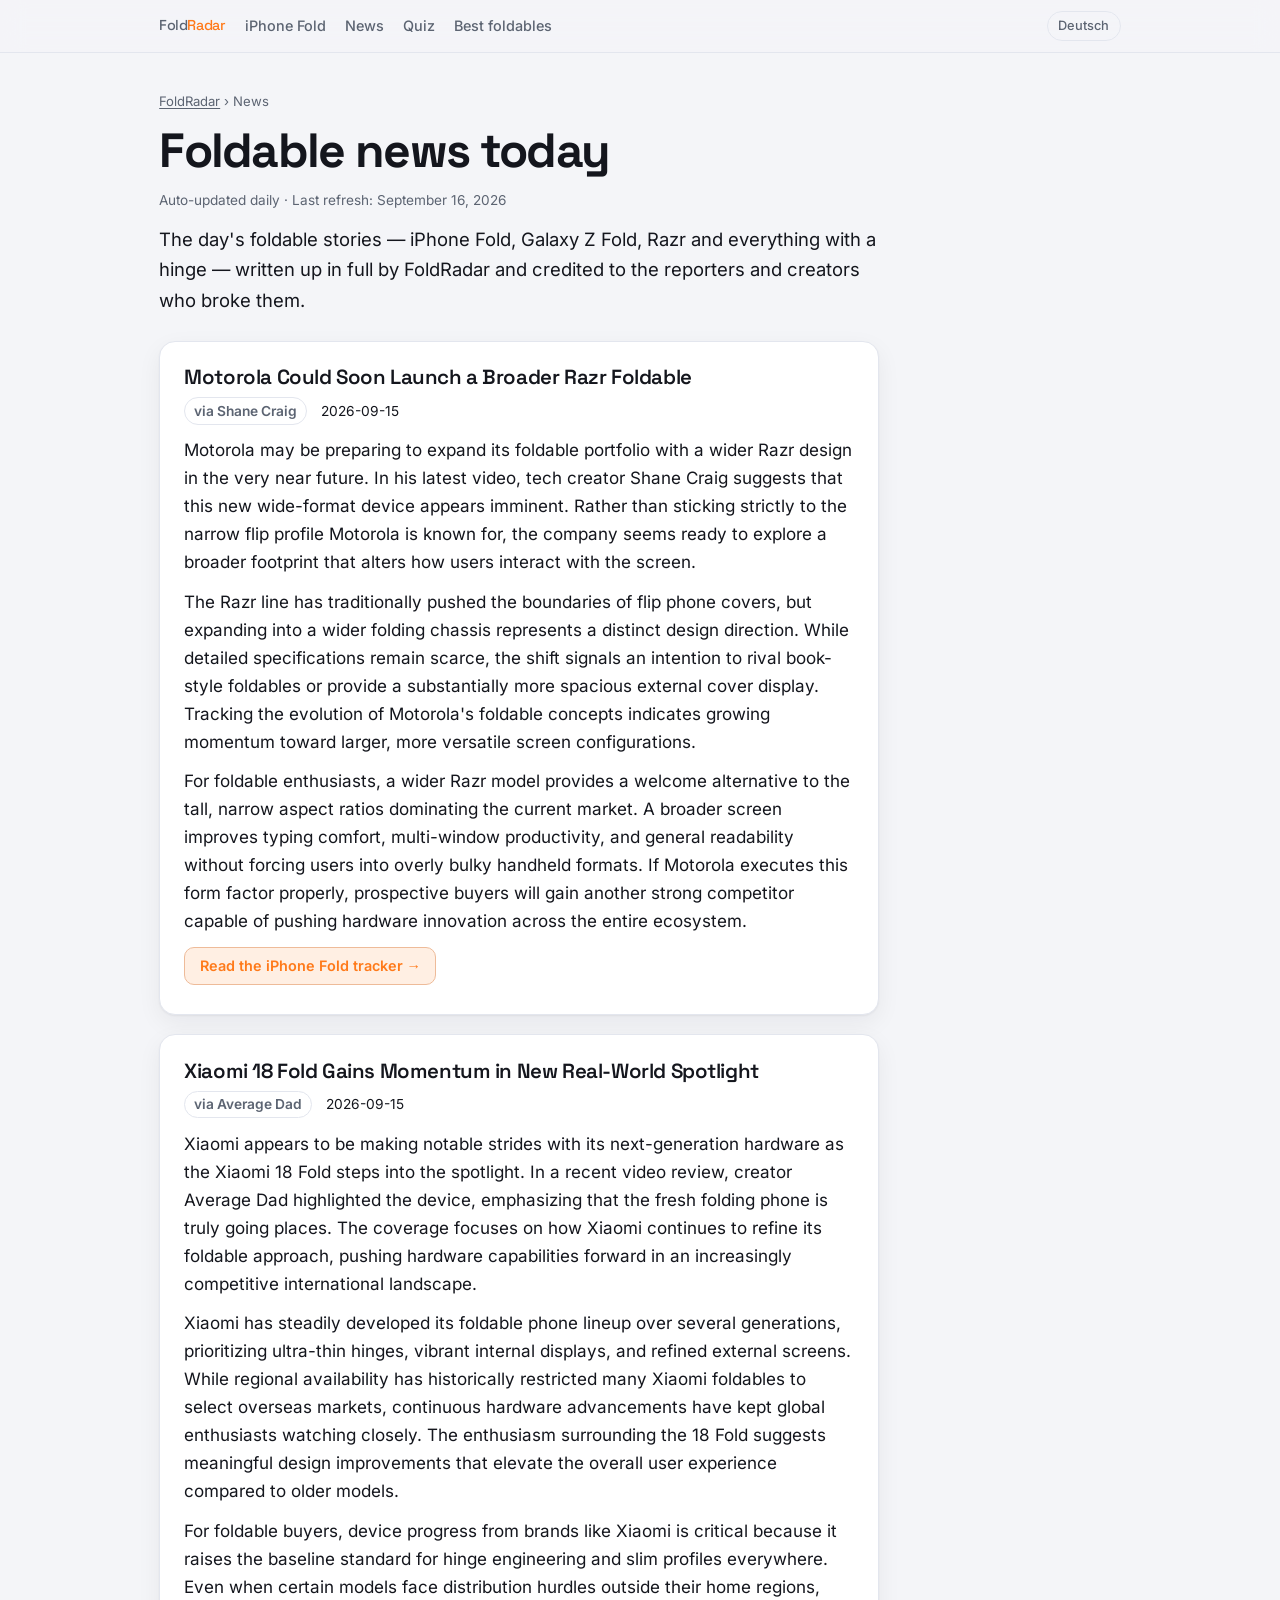
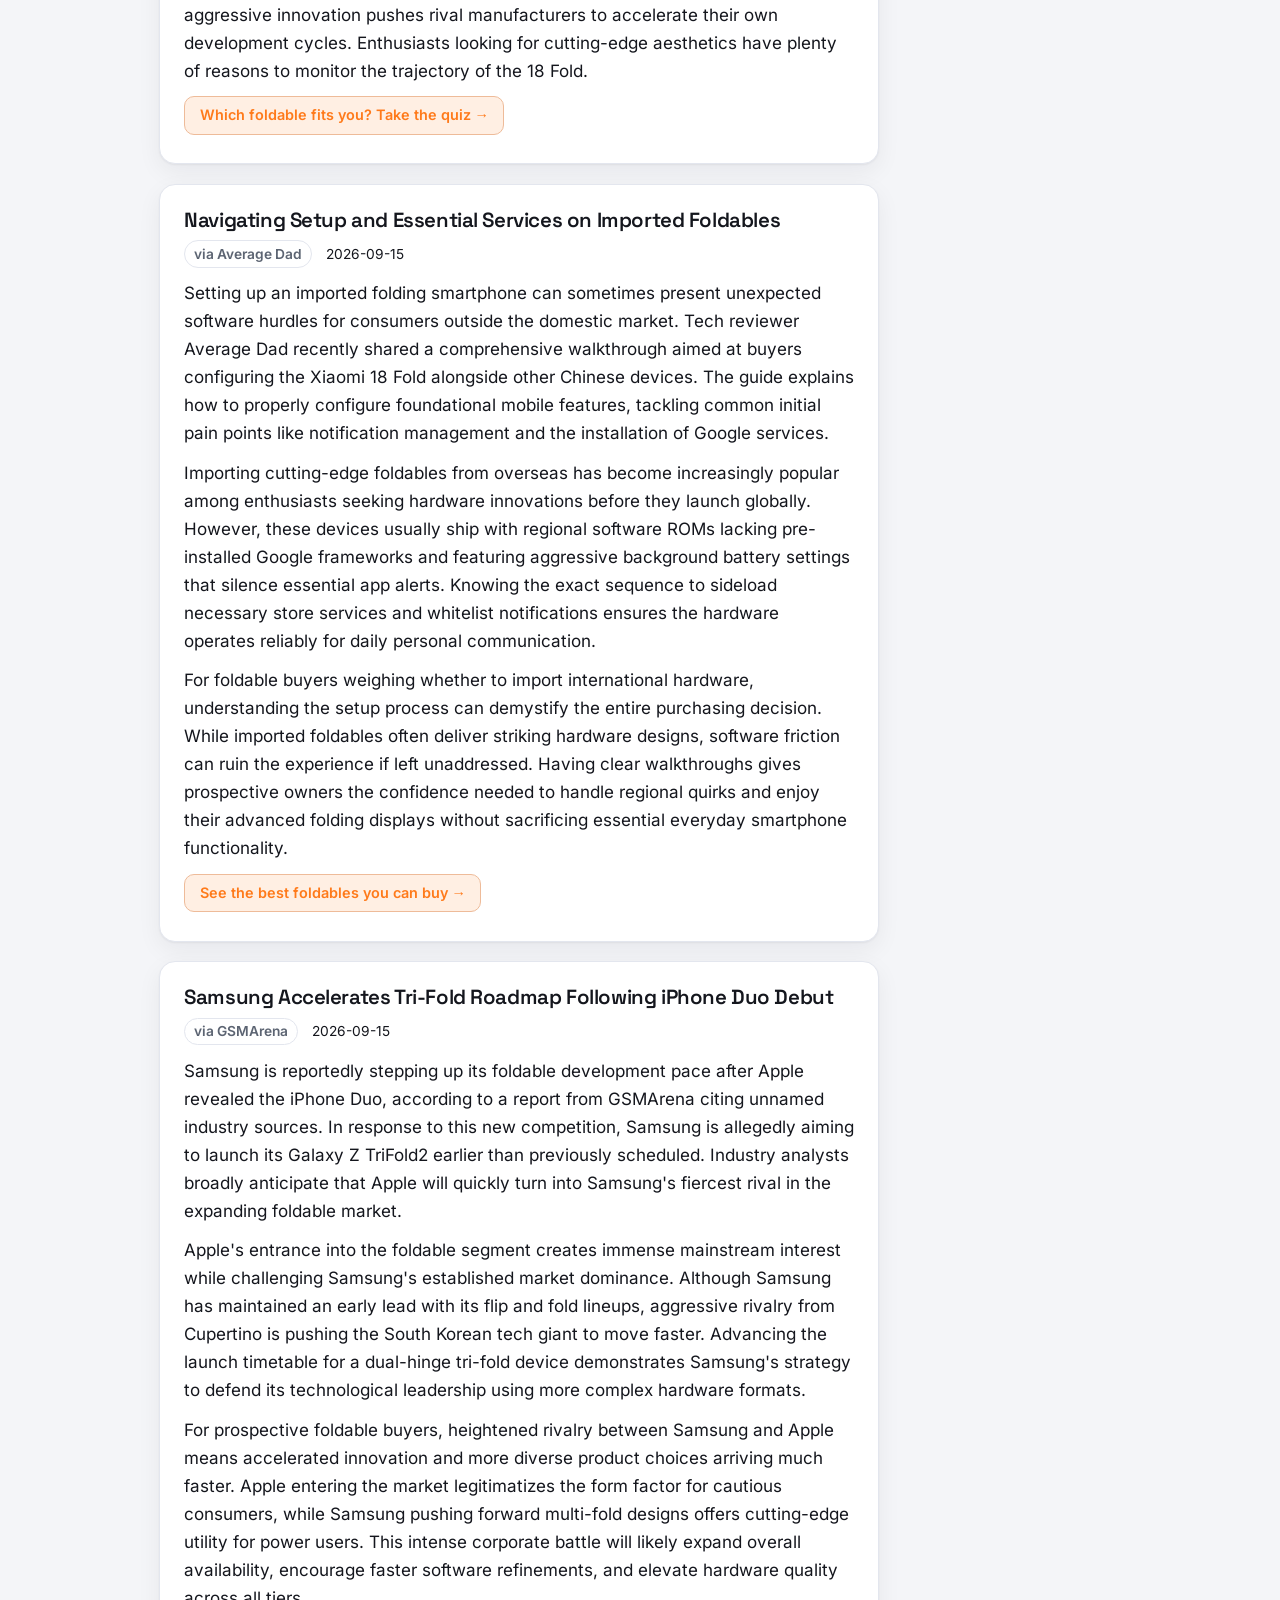
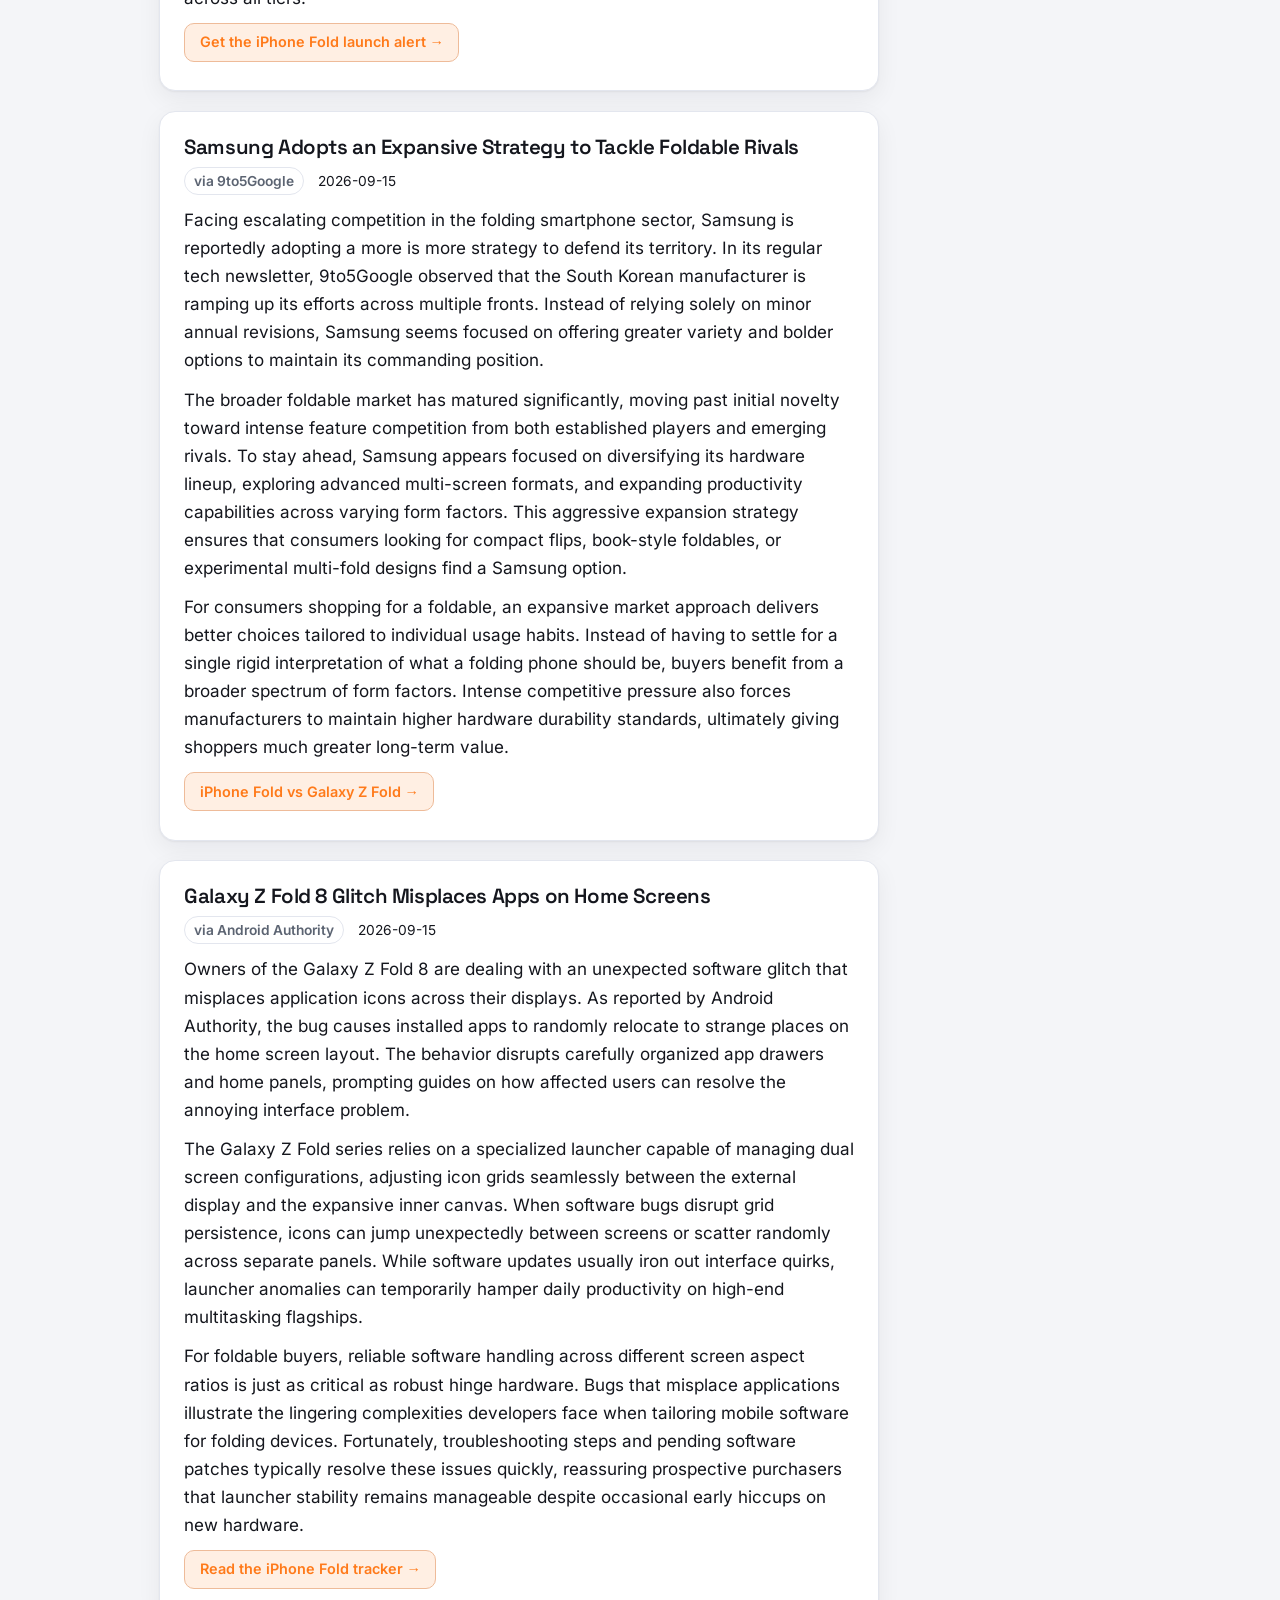
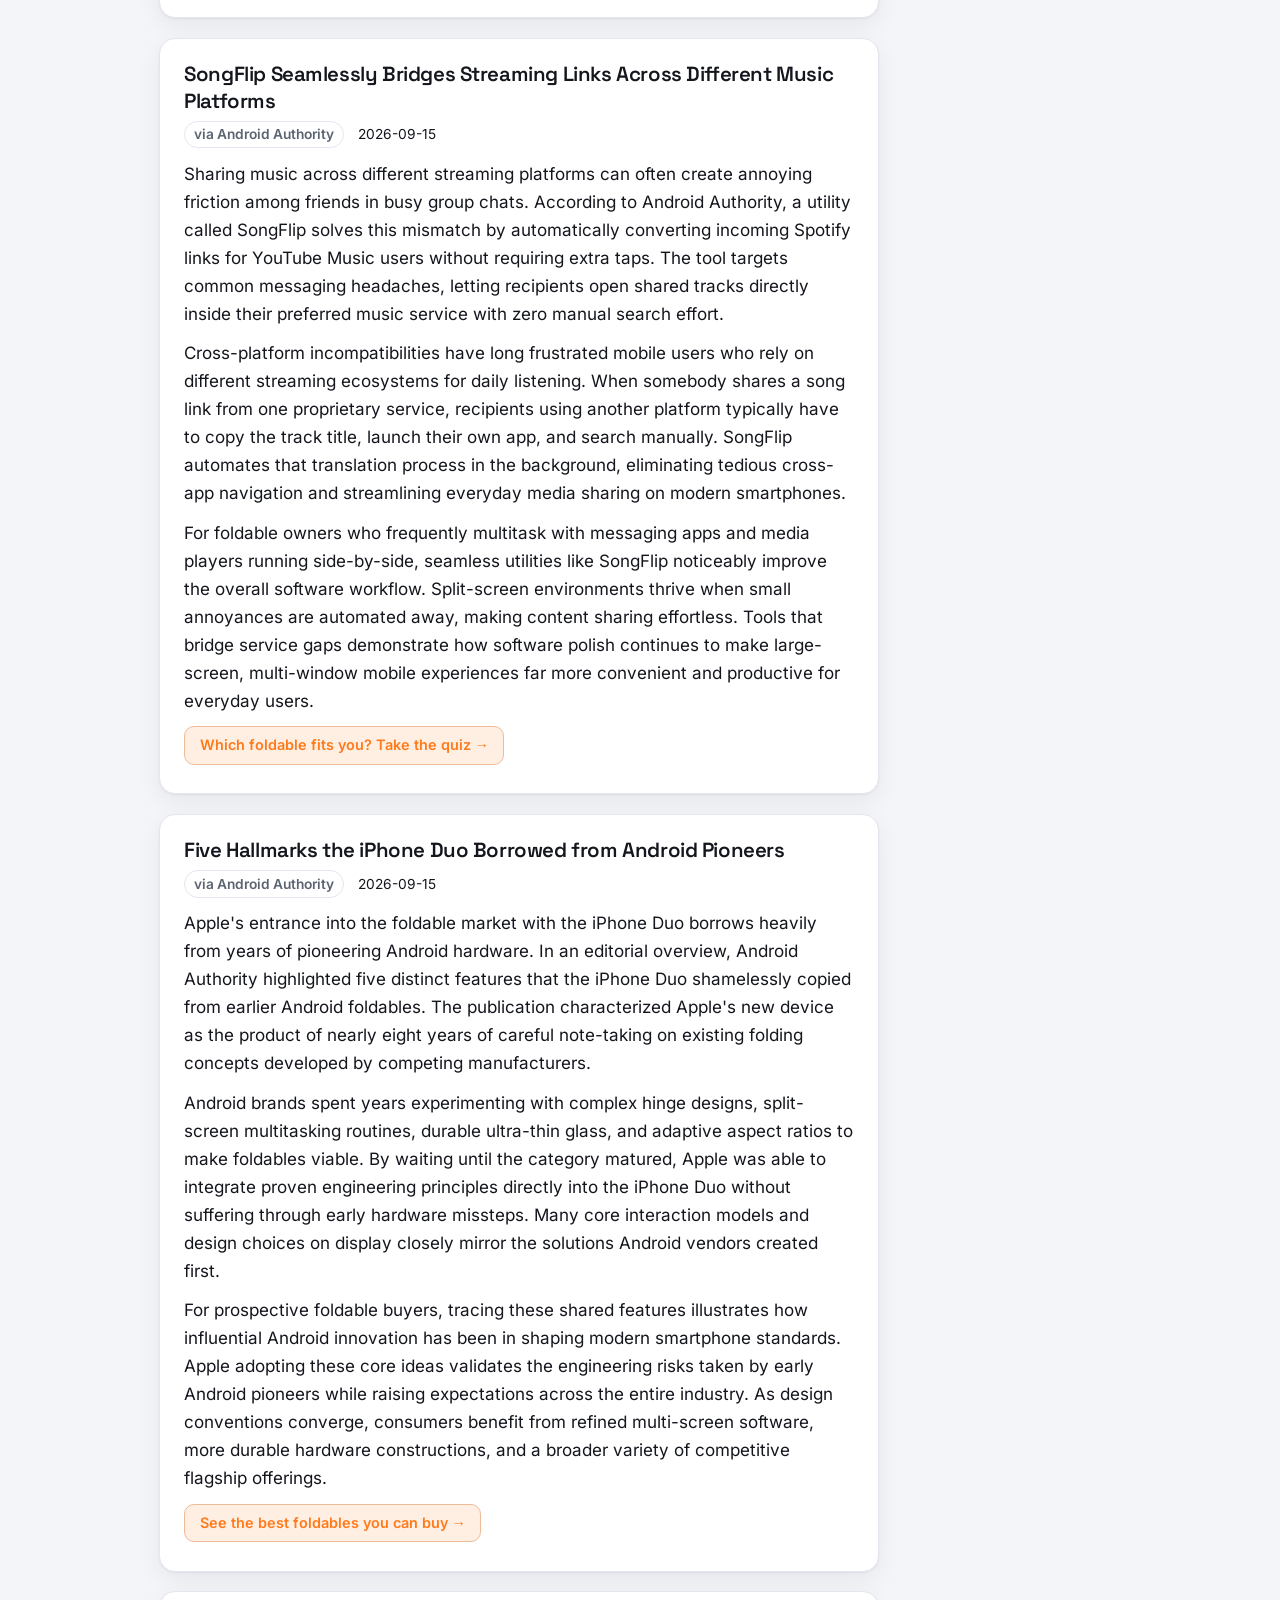
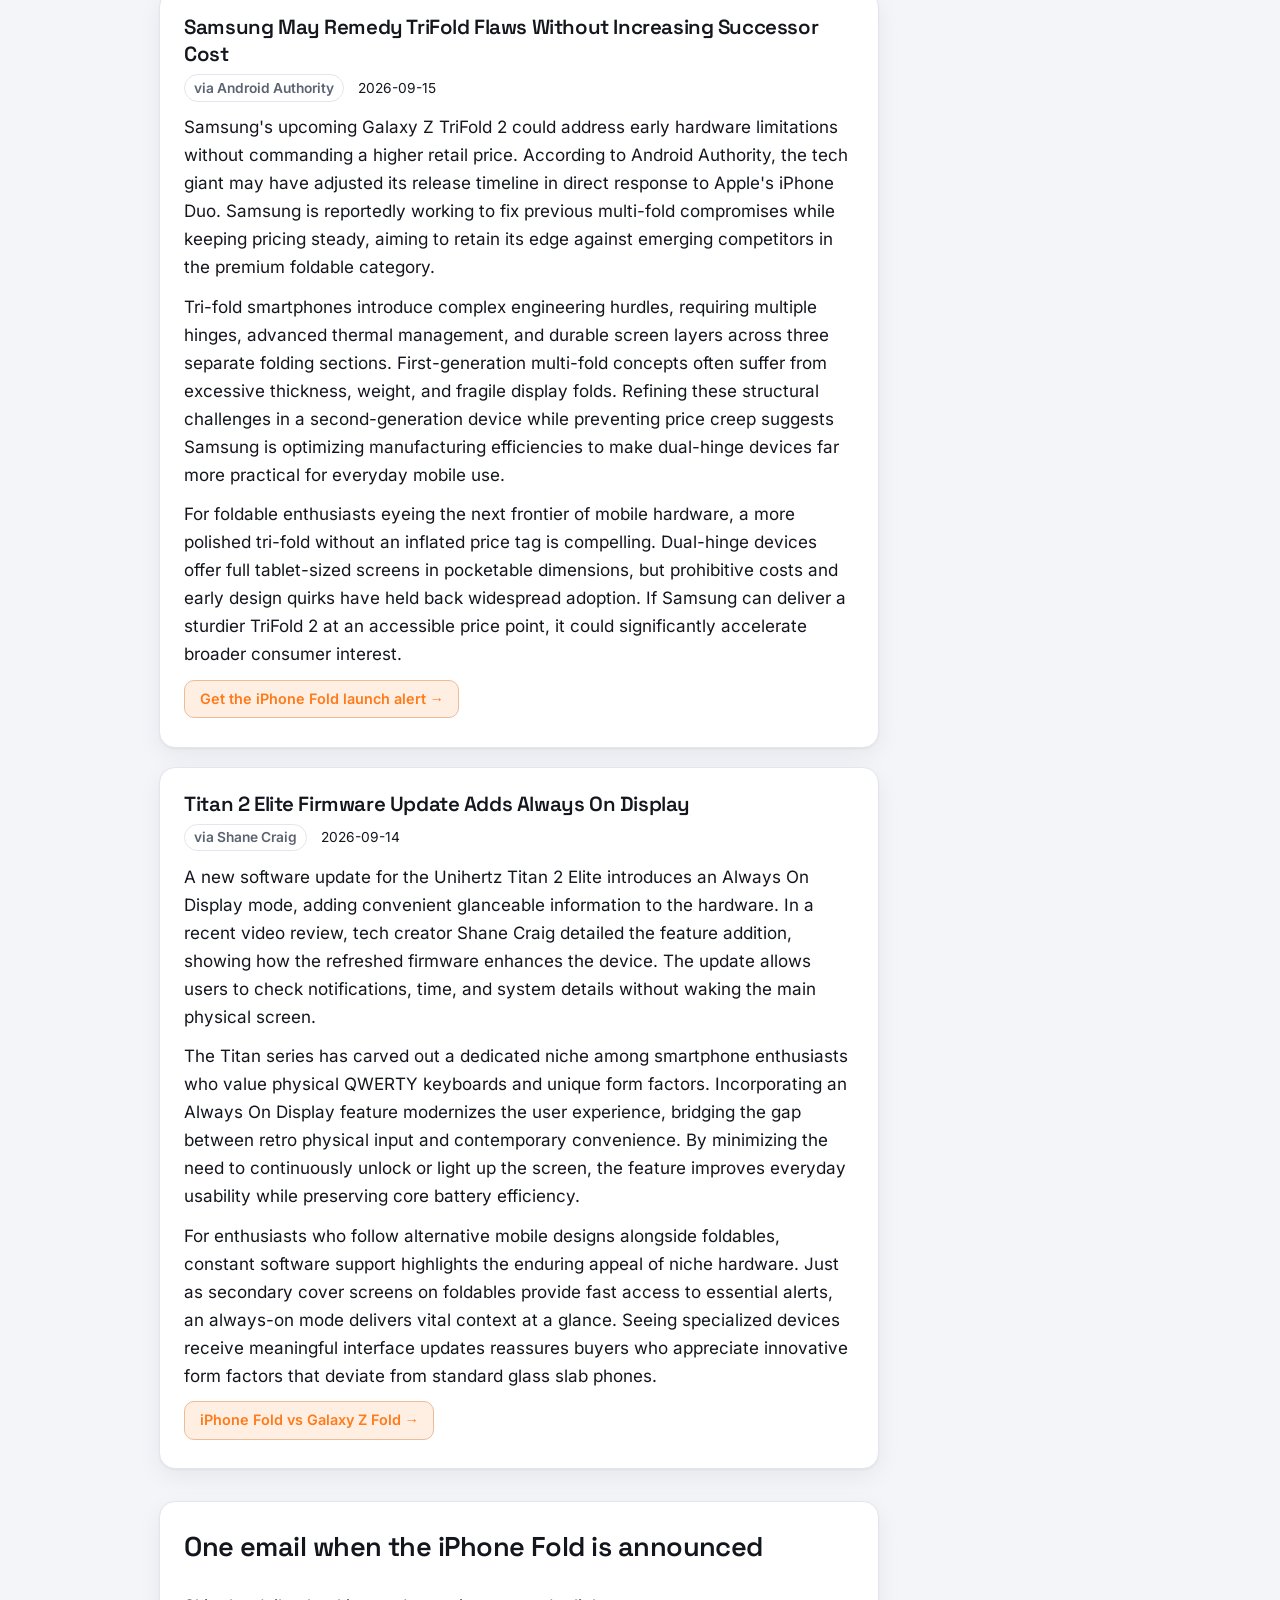
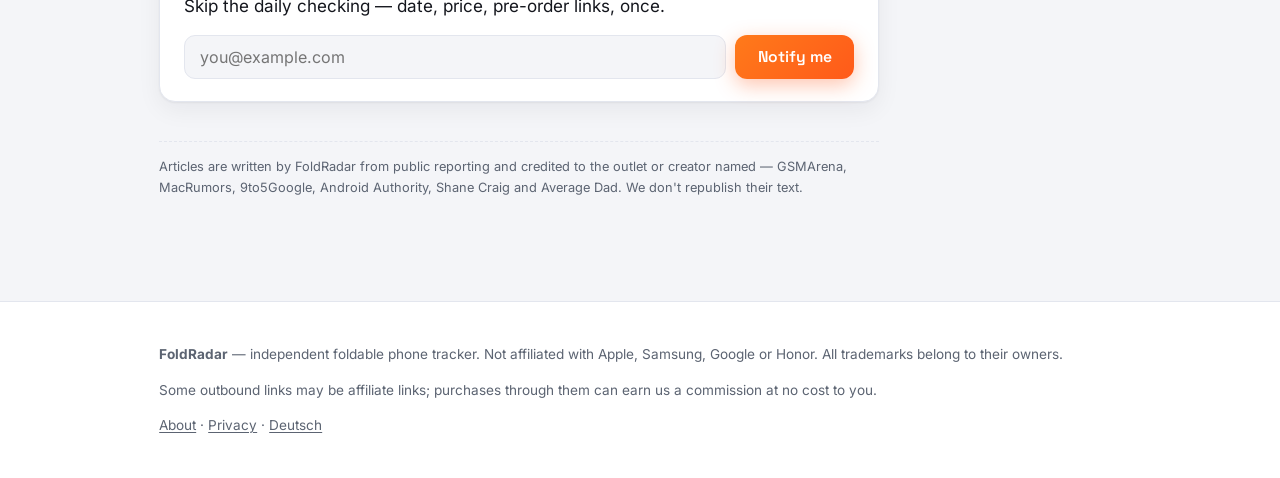
==== commit 20a14619: "Daily news refresh 2026-09-16" ====
--- a/news.html
+++ b/news.html
@@ -4,7 +4,7 @@
 <meta charset="utf-8">
 <meta name="viewport" content="width=device-width, initial-scale=1">
 <title>Foldable News Today — Daily Articles | FoldRadar</title>
-<meta name="description" content="Today's foldable phone news as full articles in FoldRadar's words: iPhone Fold rumors, Galaxy Z Fold and Razr coverage, credited to the source. Updated September 15, 2026.">
+<meta name="description" content="Today's foldable phone news as full articles in FoldRadar's words: iPhone Fold rumors, Galaxy Z Fold and Razr coverage, credited to the source. Updated September 16, 2026.">
 <link rel="canonical" href="https://foldradar.com/news">
 <meta name="robots" content="max-image-preview:large, max-snippet:-1, max-video-preview:-1">
 <meta property="og:site_name" content="FoldRadar">
@@ -560,7 +560,7 @@
       "name": "Foldable news today — daily articles",
       "url": "https://foldradar.com/news",
       "mainEntityOfPage": "https://foldradar.com/news",
-      "dateModified": "2026-09-15",
+      "dateModified": "2026-09-16",
       "inLanguage": "en",
       "publisher": {
         "@id": "https://foldradar.com/#org"
@@ -574,12 +574,12 @@
             "position": 1,
             "item": {
               "@type": "NewsArticle",
-              "headline": "Motorola Rumored to Prepare a Broader Take on the Razr",
-              "description": "Motorola seems ready to expand its foldable family with a broader design, as tech creator Shane Craig reports that a wide Razr model appears imminent. The company has traditionally stuck to a tall, ve",
+              "headline": "Motorola Could Soon Launch a Broader Razr Foldable",
+              "description": "Motorola may be preparing to expand its foldable portfolio with a wider Razr design in the very near future. In his latest video, tech creator Shane Craig suggests that this new wide-format device app",
               "url": "https://foldradar.com/news#s1",
               "mainEntityOfPage": "https://foldradar.com/news#s1",
               "datePublished": "2026-09-15",
-              "dateModified": "2026-09-15",
+              "dateModified": "2026-09-16",
               "articleSection": "Foldable phones",
               "inLanguage": "en",
               "image": "https://foldradar.com/og/news.png",
@@ -600,12 +600,12 @@
             "position": 2,
             "item": {
               "@type": "NewsArticle",
-              "headline": "Xiaomi Foldable Lineup Continues to Build Global Momentum",
-              "description": "Xiaomi is gaining notable momentum in the flexible smartphone arena, with reviewer Average Dad highlighting that the Xiaomi 18 Fold is truly going places. The Chinese tech giant has maintained a stron",
+              "headline": "Xiaomi 18 Fold Gains Momentum in New Real-World Spotlight",
+              "description": "Xiaomi appears to be making notable strides with its next-generation hardware as the Xiaomi 18 Fold steps into the spotlight. In a recent video review, creator Average Dad highlighted the device, emph",
               "url": "https://foldradar.com/news#s2",
               "mainEntityOfPage": "https://foldradar.com/news#s2",
               "datePublished": "2026-09-15",
-              "dateModified": "2026-09-15",
+              "dateModified": "2026-09-16",
               "articleSection": "Foldable phones",
               "inLanguage": "en",
               "image": "https://foldradar.com/og/news.png",
@@ -626,12 +626,12 @@
             "position": 3,
             "item": {
               "@type": "NewsArticle",
-              "headline": "Mastering the Setup Process for Imported Chinese Foldables",
-              "description": "Importing a foldable handset often comes with initial software hurdles, prompting creator Average Dad to release a step-by-step setup guide for the Xiaomi 18 Fold and other Chinese devices. While impo",
+              "headline": "Navigating Setup and Essential Services on Imported Foldables",
+              "description": "Setting up an imported folding smartphone can sometimes present unexpected software hurdles for consumers outside the domestic market. Tech reviewer Average Dad recently shared a comprehensive walkthr",
               "url": "https://foldradar.com/news#s3",
               "mainEntityOfPage": "https://foldradar.com/news#s3",
               "datePublished": "2026-09-15",
-              "dateModified": "2026-09-15",
+              "dateModified": "2026-09-16",
               "articleSection": "Foldable phones",
               "inLanguage": "en",
               "image": "https://foldradar.com/og/news.png",
@@ -652,12 +652,12 @@
             "position": 4,
             "item": {
               "@type": "NewsArticle",
-              "headline": "Samsung Accelerates TriFold Roadmap Following Apple Foldable Reveal",
-              "description": "Samsung is accelerating its foldable product strategy in response to the arrival of Apple iPhone Duo, according to a report from GSMArena. Unnamed industry sources indicate that the Korean tech giant ",
+              "headline": "Samsung Accelerates Tri-Fold Roadmap Following iPhone Duo Debut",
+              "description": "Samsung is reportedly stepping up its foldable development pace after Apple revealed the iPhone Duo, according to a report from GSMArena citing unnamed industry sources. In response to this new compet",
               "url": "https://foldradar.com/news#s4",
               "mainEntityOfPage": "https://foldradar.com/news#s4",
               "datePublished": "2026-09-15",
-              "dateModified": "2026-09-15",
+              "dateModified": "2026-09-16",
               "articleSection": "Foldable phones",
               "inLanguage": "en",
               "image": "https://foldradar.com/og/news.png",
@@ -678,12 +678,12 @@
             "position": 5,
             "item": {
               "@type": "NewsArticle",
-              "headline": "Samsung Doubles Down on Portfolio Depth to Counter New Rivals",
-              "description": "Samsung is adopting a more-is-more philosophy to protect its lead in the foldable sector, according to an analysis from 9to5Google. Facing an increasingly crowded field of rivals, the company is prepa",
+              "headline": "Samsung Adopts an Expansive Strategy to Tackle Foldable Rivals",
+              "description": "Facing escalating competition in the folding smartphone sector, Samsung is reportedly adopting a more is more strategy to defend its territory. In its regular tech newsletter, 9to5Google observed that",
               "url": "https://foldradar.com/news#s5",
               "mainEntityOfPage": "https://foldradar.com/news#s5",
               "datePublished": "2026-09-15",
-              "dateModified": "2026-09-15",
+              "dateModified": "2026-09-16",
               "articleSection": "Foldable phones",
               "inLanguage": "en",
               "image": "https://foldradar.com/og/news.png",
@@ -704,12 +704,12 @@
             "position": 6,
             "item": {
               "@type": "NewsArticle",
-              "headline": "Galaxy Z Fold 8 Homescreen Glitch Triggers Layout Scrambles",
-              "description": "An unexpected software glitch is causing application icons to randomly relocate across the Galaxy Z Fold 8, according to Android Authority. Owners of the flagship foldable have reported finding their ",
+              "headline": "Galaxy Z Fold 8 Glitch Misplaces Apps on Home Screens",
+              "description": "Owners of the Galaxy Z Fold 8 are dealing with an unexpected software glitch that misplaces application icons across their displays. As reported by Android Authority, the bug causes installed apps to ",
               "url": "https://foldradar.com/news#s6",
               "mainEntityOfPage": "https://foldradar.com/news#s6",
               "datePublished": "2026-09-15",
-              "dateModified": "2026-09-15",
+              "dateModified": "2026-09-16",
               "articleSection": "Foldable phones",
               "inLanguage": "en",
               "image": "https://foldradar.com/og/news.png",
@@ -730,12 +730,12 @@
             "position": 7,
             "item": {
               "@type": "NewsArticle",
-              "headline": "SongFlip Bridges the Gap Between Spotify and YouTube Music",
-              "description": "Navigating music links across rival streaming platforms is becoming much easier thanks to a utility called SongFlip, highlighted by Android Authority. The app automatically bridges the gap when a Spot",
+              "headline": "SongFlip Seamlessly Bridges Streaming Links Across Different Music Platforms",
+              "description": "Sharing music across different streaming platforms can often create annoying friction among friends in busy group chats. According to Android Authority, a utility called SongFlip solves this mismatch ",
               "url": "https://foldradar.com/news#s7",
               "mainEntityOfPage": "https://foldradar.com/news#s7",
               "datePublished": "2026-09-15",
-              "dateModified": "2026-09-15",
+              "dateModified": "2026-09-16",
               "articleSection": "Foldable phones",
               "inLanguage": "en",
               "image": "https://foldradar.com/og/news.png",
@@ -756,12 +756,12 @@
             "position": 8,
             "item": {
               "@type": "NewsArticle",
-              "headline": "Nvidia CEO Jensen Huang Embraces Samsung Flagship Foldable",
-              "description": "Nvidia chief executive Jensen Huang has seemingly chosen his preferred foldable device, according to reporting from Android Authority. The semiconductor leader was previously presented with a Galaxy Z",
+              "headline": "Five Hallmarks the iPhone Duo Borrowed from Android Pioneers",
+              "description": "Apple's entrance into the foldable market with the iPhone Duo borrows heavily from years of pioneering Android hardware. In an editorial overview, Android Authority highlighted five distinct features ",
               "url": "https://foldradar.com/news#s8",
               "mainEntityOfPage": "https://foldradar.com/news#s8",
               "datePublished": "2026-09-15",
-              "dateModified": "2026-09-15",
+              "dateModified": "2026-09-16",
               "articleSection": "Foldable phones",
               "inLanguage": "en",
               "image": "https://foldradar.com/og/news.png",
@@ -782,12 +782,12 @@
             "position": 9,
             "item": {
               "@type": "NewsArticle",
-              "headline": "iPhone Duo Draws Heavy Inspiration from Android Foldable Pioneers",
-              "description": "Apple newly unveiled iPhone Duo relies heavily on pioneering concepts developed by rival brands, according to an analysis from Android Authority. The publication highlighted five prominent features th",
+              "headline": "Samsung May Remedy TriFold Flaws Without Increasing Successor Cost",
+              "description": "Samsung's upcoming Galaxy Z TriFold 2 could address early hardware limitations without commanding a higher retail price. According to Android Authority, the tech giant may have adjusted its release ti",
               "url": "https://foldradar.com/news#s9",
               "mainEntityOfPage": "https://foldradar.com/news#s9",
               "datePublished": "2026-09-15",
-              "dateModified": "2026-09-15",
+              "dateModified": "2026-09-16",
               "articleSection": "Foldable phones",
               "inLanguage": "en",
               "image": "https://foldradar.com/og/news.png",
@@ -808,12 +808,12 @@
             "position": 10,
             "item": {
               "@type": "NewsArticle",
-              "headline": "Galaxy Z TriFold 2 Aims to Fix Flaws Without Increasing Price",
-              "description": "Samsung upcoming Galaxy Z TriFold 2 might address early design shortcomings without demanding a higher price tag, according to Android Authority. Citing emerging industry intelligence, the outlet repo",
+              "headline": "Titan 2 Elite Firmware Update Adds Always On Display",
+              "description": "A new software update for the Unihertz Titan 2 Elite introduces an Always On Display mode, adding convenient glanceable information to the hardware. In a recent video review, tech creator Shane Craig ",
               "url": "https://foldradar.com/news#s10",
               "mainEntityOfPage": "https://foldradar.com/news#s10",
-              "datePublished": "2026-09-15",
-              "dateModified": "2026-09-15",
+              "datePublished": "2026-09-14",
+              "dateModified": "2026-09-16",
               "articleSection": "Foldable phones",
               "inLanguage": "en",
               "image": "https://foldradar.com/og/news.png",
@@ -825,7 +825,7 @@
               },
               "sourceOrganization": {
                 "@type": "Organization",
-                "name": "Android Authority"
+                "name": "Shane Craig"
               }
             }
           }
@@ -851,88 +851,88 @@
 <main>
   <p class="crumbs"><a href="/">FoldRadar</a> › News</p>
   <h1>Foldable news today</h1>
-  <p class="updated">Auto-updated daily · Last refresh: September 15, 2026</p>
+  <p class="updated">Auto-updated daily · Last refresh: September 16, 2026</p>
   <p class="lead">The day's foldable stories — iPhone Fold, Galaxy Z Fold, Razr and everything with a hinge — written up in full by FoldRadar and credited to the reporters and creators who broke them.</p>
 
   <div class="newsfeed">
     <article class="newsart" id="s1">
-      <h2>Motorola Rumored to Prepare a Broader Take on the Razr</h2>
+      <h2>Motorola Could Soon Launch a Broader Razr Foldable</h2>
       <p class="digest-meta"><span class="via">via Shane Craig</span><span class="feedmeta">2026-09-15</span></p>
-      <p>Motorola seems ready to expand its foldable family with a broader design, as tech creator Shane Craig reports that a wide Razr model appears imminent. The company has traditionally stuck to a tall, vertical clamshell format with its signature flip devices. However, recent developments indicate that Motorola is preparing to introduce a substantially wider silhouette to give users a fresh alternative in the expanding market.</p>
-      <p>While specific hardware specifications have not been detailed, moving toward a wider layout typically addresses common complaints regarding cramped cover displays on standard clamshell phones. By broadening the device footprint, Motorola could deliver a much more practical external screen along with an expansive inner display. This transition would bridge the gap between traditional flip phones and horizontal book-style foldables currently leading the industry.</p>
-      <p>For prospective foldable shoppers, an imminent wide Razr could provide a much-needed balance of portability and usable screen real estate. Those who find conventional book-style foldables too bulky and standard flip phones too narrow may finally get an ideal middle ground. Motorola aggressive push into this form factor also ensures healthy competition against market leaders like Samsung and Google in Western markets.</p>
+      <p>Motorola may be preparing to expand its foldable portfolio with a wider Razr design in the very near future. In his latest video, tech creator Shane Craig suggests that this new wide-format device appears imminent. Rather than sticking strictly to the narrow flip profile Motorola is known for, the company seems ready to explore a broader footprint that alters how users interact with the screen.</p>
+      <p>The Razr line has traditionally pushed the boundaries of flip phone covers, but expanding into a wider folding chassis represents a distinct design direction. While detailed specifications remain scarce, the shift signals an intention to rival book-style foldables or provide a substantially more spacious external cover display. Tracking the evolution of Motorola&#x27;s foldable concepts indicates growing momentum toward larger, more versatile screen configurations.</p>
+      <p>For foldable enthusiasts, a wider Razr model provides a welcome alternative to the tall, narrow aspect ratios dominating the current market. A broader screen improves typing comfort, multi-window productivity, and general readability without forcing users into overly bulky handheld formats. If Motorola executes this form factor properly, prospective buyers will gain another strong competitor capable of pushing hardware innovation across the entire ecosystem.</p>
       <p><a class="buylink" href="/iphone-fold">Read the iPhone Fold tracker →</a></p>
     </article>
     <article class="newsart" id="s2">
-      <h2>Xiaomi Foldable Lineup Continues to Build Global Momentum</h2>
+      <h2>Xiaomi 18 Fold Gains Momentum in New Real-World Spotlight</h2>
       <p class="digest-meta"><span class="via">via Average Dad</span><span class="feedmeta">2026-09-15</span></p>
-      <p>Xiaomi is gaining notable momentum in the flexible smartphone arena, with reviewer Average Dad highlighting that the Xiaomi 18 Fold is truly going places. The Chinese tech giant has maintained a strong track record of refining its hinge mechanisms and shrinking device thickness across multiple generations. This latest acknowledgment suggests the brand foldable hardware continues to impress enthusiasts looking beyond mainstream Western options.</p>
-      <p>The device represents Xiaomi continued effort to push engineering boundaries in screen quality and industrial design. While the manufacturer has historically focused on domestic availability in Asian territories, global tech enthusiasts have watched closely as each iteration closed the gap with global flagship competitors. The recognition from prominent tech commentators underscores that Xiaomi foldable designs are standing out on the worldwide stage.</p>
-      <p>For shoppers tracking the foldable landscape, the progress of devices like this proves that innovation remains fierce outside the domestic market. Consumers willing to import hardware gain access to cutting-edge hardware designs that rival or surpass domestic flagships. Continued enthusiasm around these handsets also puts pressure on domestic carriers and brands to accelerate their own hardware innovations and international releases.</p>
+      <p>Xiaomi appears to be making notable strides with its next-generation hardware as the Xiaomi 18 Fold steps into the spotlight. In a recent video review, creator Average Dad highlighted the device, emphasizing that the fresh folding phone is truly going places. The coverage focuses on how Xiaomi continues to refine its foldable approach, pushing hardware capabilities forward in an increasingly competitive international landscape.</p>
+      <p>Xiaomi has steadily developed its foldable phone lineup over several generations, prioritizing ultra-thin hinges, vibrant internal displays, and refined external screens. While regional availability has historically restricted many Xiaomi foldables to select overseas markets, continuous hardware advancements have kept global enthusiasts watching closely. The enthusiasm surrounding the 18 Fold suggests meaningful design improvements that elevate the overall user experience compared to older models.</p>
+      <p>For foldable buyers, device progress from brands like Xiaomi is critical because it raises the baseline standard for hinge engineering and slim profiles everywhere. Even when certain models face distribution hurdles outside their home regions, aggressive innovation pushes rival manufacturers to accelerate their own development cycles. Enthusiasts looking for cutting-edge aesthetics have plenty of reasons to monitor the trajectory of the 18 Fold.</p>
       <p><a class="buylink" href="/which-foldable">Which foldable fits you? Take the quiz →</a></p>
     </article>
     <article class="newsart" id="s3">
-      <h2>Mastering the Setup Process for Imported Chinese Foldables</h2>
+      <h2>Navigating Setup and Essential Services on Imported Foldables</h2>
       <p class="digest-meta"><span class="via">via Average Dad</span><span class="feedmeta">2026-09-15</span></p>
-      <p>Importing a foldable handset often comes with initial software hurdles, prompting creator Average Dad to release a step-by-step setup guide for the Xiaomi 18 Fold and other Chinese devices. While imported foldables boast incredible hardware, they typically arrive configured for mainland software ecosystems. This tutorial demonstrates how to properly configure essential daily tools, manage background notifications, and ensure Google applications operate smoothly on international networks.</p>
-      <p>The guide addresses several common pitfalls that prospective buyers face when activating foreign firmware outside its home market. Ensuring that push notifications arrive reliably and that app permissions function properly can make or break the daily user experience on an imported foldable. By walking through these system adjustments, the coverage removes much of the friction associated with running customized international Android skins.</p>
-      <p>For foldable buyers looking to import exclusive hardware, proper setup resources are essential for daily peace of mind. Knowing that software quirks can be managed makes buying imported devices far less intimidating for everyday consumers. This empowers enthusiasts to shop beyond their local carrier stores and enjoy unique hinge designs and form factors without sacrificing essential western app compatibility.</p>
+      <p>Setting up an imported folding smartphone can sometimes present unexpected software hurdles for consumers outside the domestic market. Tech reviewer Average Dad recently shared a comprehensive walkthrough aimed at buyers configuring the Xiaomi 18 Fold alongside other Chinese devices. The guide explains how to properly configure foundational mobile features, tackling common initial pain points like notification management and the installation of Google services.</p>
+      <p>Importing cutting-edge foldables from overseas has become increasingly popular among enthusiasts seeking hardware innovations before they launch globally. However, these devices usually ship with regional software ROMs lacking pre-installed Google frameworks and featuring aggressive background battery settings that silence essential app alerts. Knowing the exact sequence to sideload necessary store services and whitelist notifications ensures the hardware operates reliably for daily personal communication.</p>
+      <p>For foldable buyers weighing whether to import international hardware, understanding the setup process can demystify the entire purchasing decision. While imported foldables often deliver striking hardware designs, software friction can ruin the experience if left unaddressed. Having clear walkthroughs gives prospective owners the confidence needed to handle regional quirks and enjoy their advanced folding displays without sacrificing essential everyday smartphone functionality.</p>
       <p><a class="buylink" href="/best-foldable-phones">See the best foldables you can buy →</a></p>
     </article>
     <article class="newsart" id="s4">
-      <h2>Samsung Accelerates TriFold Roadmap Following Apple Foldable Reveal</h2>
+      <h2>Samsung Accelerates Tri-Fold Roadmap Following iPhone Duo Debut</h2>
       <p class="digest-meta"><span class="via">via GSMArena</span><span class="feedmeta">2026-09-15</span></p>
-      <p>Samsung is accelerating its foldable product strategy in response to the arrival of Apple iPhone Duo, according to a report from GSMArena. Unnamed industry sources indicate that the Korean tech giant plans to step up its game, with the Galaxy Z TriFold 2 now expected to launch ahead of its original timeline as competition intensifies across the high-end display market.</p>
-      <p>Market analysts cited in the report broadly agree that Apple will swiftly emerge as Samsung primary challenger in the foldable category. Apple entry is expected to generate massive mainstream awareness and expand the total foldable market, potentially threatening Samsung existing market share. To maintain its technological edge, Samsung is expediting second-generation tri-fold hardware featuring advanced dual-hinge construction.</p>
-      <p>For foldable consumers, this accelerated rivalry means more aggressive innovation and faster hardware refinements across multiple price segments. Apple entering the market forces Samsung to deliver superior hardware sooner rather than holding back incremental updates. Buyers interested in multi-fold devices will likely benefit from improved durability, polished software multitasking, and expedited release windows as these tech titans battle for supremacy.</p>
+      <p>Samsung is reportedly stepping up its foldable development pace after Apple revealed the iPhone Duo, according to a report from GSMArena citing unnamed industry sources. In response to this new competition, Samsung is allegedly aiming to launch its Galaxy Z TriFold2 earlier than previously scheduled. Industry analysts broadly anticipate that Apple will quickly turn into Samsung&#x27;s fiercest rival in the expanding foldable market.</p>
+      <p>Apple&#x27;s entrance into the foldable segment creates immense mainstream interest while challenging Samsung&#x27;s established market dominance. Although Samsung has maintained an early lead with its flip and fold lineups, aggressive rivalry from Cupertino is pushing the South Korean tech giant to move faster. Advancing the launch timetable for a dual-hinge tri-fold device demonstrates Samsung&#x27;s strategy to defend its technological leadership using more complex hardware formats.</p>
+      <p>For prospective foldable buyers, heightened rivalry between Samsung and Apple means accelerated innovation and more diverse product choices arriving much faster. Apple entering the market legitimatizes the form factor for cautious consumers, while Samsung pushing forward multi-fold designs offers cutting-edge utility for power users. This intense corporate battle will likely expand overall availability, encourage faster software refinements, and elevate hardware quality across all tiers.</p>
       <p><a class="buylink" href="/news#launch-alert">Get the iPhone Fold launch alert →</a></p>
     </article>
     <article class="newsart" id="s5">
-      <h2>Samsung Doubles Down on Portfolio Depth to Counter New Rivals</h2>
+      <h2>Samsung Adopts an Expansive Strategy to Tackle Foldable Rivals</h2>
       <p class="digest-meta"><span class="via">via 9to5Google</span><span class="feedmeta">2026-09-15</span></p>
-      <p>Samsung is adopting a more-is-more philosophy to protect its lead in the foldable sector, according to an analysis from 9to5Google. Facing an increasingly crowded field of rivals, the company is preparing to overwhelm the competition by doubling down on device variety and feature density across its flexible smartphone catalog instead of pursuing conservative, incremental annual upgrades.</p>
-      <p>The shift reflects an intensifying competitive landscape where rival manufacturers are delivering thinner profiles and specialized form factors. Rather than trimming down its portfolio, Samsung approach involves delivering comprehensive software features, broader hardware variations, and deeper productivity integrations. By expanding the sheer breadth of its foldable lineup, the brand aims to appeal to power users and casual buyers simultaneously.</p>
-      <p>For foldable shoppers, this expansive strategy translates directly into richer feature sets and more distinct choices at checkout. Instead of settling for a one-size-fits-all compromise, buyers can expect devices packed with productivity features, robust stylus support, and varied chassis formats. Samsung aggressive push ensures customers receive maximal capability and software support as competition drives value across the segment.</p>
+      <p>Facing escalating competition in the folding smartphone sector, Samsung is reportedly adopting a more is more strategy to defend its territory. In its regular tech newsletter, 9to5Google observed that the South Korean manufacturer is ramping up its efforts across multiple fronts. Instead of relying solely on minor annual revisions, Samsung seems focused on offering greater variety and bolder options to maintain its commanding position.</p>
+      <p>The broader foldable market has matured significantly, moving past initial novelty toward intense feature competition from both established players and emerging rivals. To stay ahead, Samsung appears focused on diversifying its hardware lineup, exploring advanced multi-screen formats, and expanding productivity capabilities across varying form factors. This aggressive expansion strategy ensures that consumers looking for compact flips, book-style foldables, or experimental multi-fold designs find a Samsung option.</p>
+      <p>For consumers shopping for a foldable, an expansive market approach delivers better choices tailored to individual usage habits. Instead of having to settle for a single rigid interpretation of what a folding phone should be, buyers benefit from a broader spectrum of form factors. Intense competitive pressure also forces manufacturers to maintain higher hardware durability standards, ultimately giving shoppers much greater long-term value.</p>
       <p><a class="buylink" href="/iphone-fold-vs-galaxy-z-fold">iPhone Fold vs Galaxy Z Fold →</a></p>
     </article>
     <article class="newsart" id="s6">
-      <h2>Galaxy Z Fold 8 Homescreen Glitch Triggers Layout Scrambles</h2>
+      <h2>Galaxy Z Fold 8 Glitch Misplaces Apps on Home Screens</h2>
       <p class="digest-meta"><span class="via">via Android Authority</span><span class="feedmeta">2026-09-15</span></p>
-      <p>An unexpected software glitch is causing application icons to randomly relocate across the Galaxy Z Fold 8, according to Android Authority. Owners of the flagship foldable have reported finding their carefully arranged homescreen setups scrambled, with apps jumping to incorrect display zones without user intervention, prompting the outlet to outline immediate troubleshooting steps to resolve the layout mess.</p>
-      <p>The bug appears to stem from how the device handles grid alignments and aspect ratio shifts between the outer cover panel and the expansive inner foldable display. When users switch back and forth during daily multitasking, certain launchers misplace application shortcuts. While resetting layout caches provides a temporary remedy, a permanent software patch will likely be required from Samsung.</p>
-      <p>For prospective and current foldable buyers, display transitions and software stability are critical to maintaining an efficient workflow. A book-style foldable relies heavily on seamless continuity between inner and outer screens, making homescreen bugs uniquely disruptive. Knowing that straightforward fixes are available offers immediate relief, while highlighting the need for manufacturers to prioritize display-scaling optimization.</p>
+      <p>Owners of the Galaxy Z Fold 8 are dealing with an unexpected software glitch that misplaces application icons across their displays. As reported by Android Authority, the bug causes installed apps to randomly relocate to strange places on the home screen layout. The behavior disrupts carefully organized app drawers and home panels, prompting guides on how affected users can resolve the annoying interface problem.</p>
+      <p>The Galaxy Z Fold series relies on a specialized launcher capable of managing dual screen configurations, adjusting icon grids seamlessly between the external display and the expansive inner canvas. When software bugs disrupt grid persistence, icons can jump unexpectedly between screens or scatter randomly across separate panels. While software updates usually iron out interface quirks, launcher anomalies can temporarily hamper daily productivity on high-end multitasking flagships.</p>
+      <p>For foldable buyers, reliable software handling across different screen aspect ratios is just as critical as robust hinge hardware. Bugs that misplace applications illustrate the lingering complexities developers face when tailoring mobile software for folding devices. Fortunately, troubleshooting steps and pending software patches typically resolve these issues quickly, reassuring prospective purchasers that launcher stability remains manageable despite occasional early hiccups on new hardware.</p>
       <p><a class="buylink" href="/iphone-fold">Read the iPhone Fold tracker →</a></p>
     </article>
     <article class="newsart" id="s7">
-      <h2>SongFlip Bridges the Gap Between Spotify and YouTube Music</h2>
+      <h2>SongFlip Seamlessly Bridges Streaming Links Across Different Music Platforms</h2>
       <p class="digest-meta"><span class="via">via Android Authority</span><span class="feedmeta">2026-09-15</span></p>
-      <p>Navigating music links across rival streaming platforms is becoming much easier thanks to a utility called SongFlip, highlighted by Android Authority. The app automatically bridges the gap when a Spotify user shares a track link with someone using YouTube Music, redirecting the destination link seamlessly so recipients can listen instantly without manual searching or copying metadata.</p>
-      <p>The application is designed to resolve persistent communication friction inside busy group chats where members rely on disparate subscription platforms. By handling the conversion in the background without requiring extra screen taps, the tool eliminates tedious manual searches. This provides a clean, automated solution that lets friends swap playlists and tracks regardless of which ecosystem they personally prefer.</p>
-      <p>For foldable phone enthusiasts who frequently multitask across split screens and messaging windows, reducing interactive friction is a major quality-of-life upgrade. Foldable displays excel at handling simultaneous chat and media playback apps side by side, making frictionless link handling especially rewarding. Utilities like SongFlip streamline cross-service sharing so users can fully leverage their large-screen productivity.</p>
+      <p>Sharing music across different streaming platforms can often create annoying friction among friends in busy group chats. According to Android Authority, a utility called SongFlip solves this mismatch by automatically converting incoming Spotify links for YouTube Music users without requiring extra taps. The tool targets common messaging headaches, letting recipients open shared tracks directly inside their preferred music service with zero manual search effort.</p>
+      <p>Cross-platform incompatibilities have long frustrated mobile users who rely on different streaming ecosystems for daily listening. When somebody shares a song link from one proprietary service, recipients using another platform typically have to copy the track title, launch their own app, and search manually. SongFlip automates that translation process in the background, eliminating tedious cross-app navigation and streamlining everyday media sharing on modern smartphones.</p>
+      <p>For foldable owners who frequently multitask with messaging apps and media players running side-by-side, seamless utilities like SongFlip noticeably improve the overall software workflow. Split-screen environments thrive when small annoyances are automated away, making content sharing effortless. Tools that bridge service gaps demonstrate how software polish continues to make large-screen, multi-window mobile experiences far more convenient and productive for everyday users.</p>
       <p><a class="buylink" href="/which-foldable">Which foldable fits you? Take the quiz →</a></p>
     </article>
     <article class="newsart" id="s8">
-      <h2>Nvidia CEO Jensen Huang Embraces Samsung Flagship Foldable</h2>
+      <h2>Five Hallmarks the iPhone Duo Borrowed from Android Pioneers</h2>
       <p class="digest-meta"><span class="via">via Android Authority</span><span class="feedmeta">2026-09-15</span></p>
-      <p>Nvidia chief executive Jensen Huang has seemingly chosen his preferred foldable device, according to reporting from Android Authority. The semiconductor leader was previously presented with a Galaxy Z Fold 7 by the chairman of Samsung Electronics, and recent sightings suggest Huang has fully integrated the high-profile book-style foldable into his everyday technology rotation.</p>
-      <p>The connection between the leaders of Samsung and Nvidia highlights the close industrial ties binding display hardware, memory manufacturing, and artificial intelligence processors. While executive gifts are common in Silicon Valley, seeing one of the tech world most visible figures actually stick with Samsung foldable line signals strong genuine confidence in the maturity of the form factor.</p>
-      <p>For everyday consumers considering a foldable purchase, high-profile adoption by elite industry leaders reinforces the practical viability of book-style foldables. Seeing top executives rely on these devices demonstrates that flexible screens have matured from fragile experimental novelties into robust business machines. That kind of visibility helps convince hesitant buyers that premium foldables are ready for demanding professional workloads.</p>
+      <p>Apple&#x27;s entrance into the foldable market with the iPhone Duo borrows heavily from years of pioneering Android hardware. In an editorial overview, Android Authority highlighted five distinct features that the iPhone Duo shamelessly copied from earlier Android foldables. The publication characterized Apple&#x27;s new device as the product of nearly eight years of careful note-taking on existing folding concepts developed by competing manufacturers.</p>
+      <p>Android brands spent years experimenting with complex hinge designs, split-screen multitasking routines, durable ultra-thin glass, and adaptive aspect ratios to make foldables viable. By waiting until the category matured, Apple was able to integrate proven engineering principles directly into the iPhone Duo without suffering through early hardware missteps. Many core interaction models and design choices on display closely mirror the solutions Android vendors created first.</p>
+      <p>For prospective foldable buyers, tracing these shared features illustrates how influential Android innovation has been in shaping modern smartphone standards. Apple adopting these core ideas validates the engineering risks taken by early Android pioneers while raising expectations across the entire industry. As design conventions converge, consumers benefit from refined multi-screen software, more durable hardware constructions, and a broader variety of competitive flagship offerings.</p>
       <p><a class="buylink" href="/best-foldable-phones">See the best foldables you can buy →</a></p>
     </article>
     <article class="newsart" id="s9">
-      <h2>iPhone Duo Draws Heavy Inspiration from Android Foldable Pioneers</h2>
+      <h2>Samsung May Remedy TriFold Flaws Without Increasing Successor Cost</h2>
       <p class="digest-meta"><span class="via">via Android Authority</span><span class="feedmeta">2026-09-15</span></p>
-      <p>Apple newly unveiled iPhone Duo relies heavily on pioneering concepts developed by rival brands, according to an analysis from Android Authority. The publication highlighted five prominent features that Apple reportedly borrowed from the Android foldable space, noting that the Cupertino company spent nearly eight years observing competitor hardware before introducing its own dual-screen device to consumers.</p>
-      <p>Among the copied elements are multitasking interfaces, app continuity behaviors, and hinge-stabilizing display configurations that Android manufacturers spent multiple product generations refining. While Apple has polished the presentation with its own ecosystem touches, the core functional framework mirrors solutions already proven in the market. The analysis underscores how heavily Apple drew inspiration from existing flexible mobile designs.</p>
-      <p>For consumers shopping for foldables, this development validates the long-standing efforts of Android manufacturers who took early risks on folding glass. Buyers can see that Android foldables remain the true blueprint for mobile innovation, having pioneered the features Apple now adopts. It also gives Android owners confidence that their current foldable devices already deliver cutting-edge productivity capabilities.</p>
+      <p>Samsung&#x27;s upcoming Galaxy Z TriFold 2 could address early hardware limitations without commanding a higher retail price. According to Android Authority, the tech giant may have adjusted its release timeline in direct response to Apple&#x27;s iPhone Duo. Samsung is reportedly working to fix previous multi-fold compromises while keeping pricing steady, aiming to retain its edge against emerging competitors in the premium foldable category.</p>
+      <p>Tri-fold smartphones introduce complex engineering hurdles, requiring multiple hinges, advanced thermal management, and durable screen layers across three separate folding sections. First-generation multi-fold concepts often suffer from excessive thickness, weight, and fragile display folds. Refining these structural challenges in a second-generation device while preventing price creep suggests Samsung is optimizing manufacturing efficiencies to make dual-hinge devices far more practical for everyday mobile use.</p>
+      <p>For foldable enthusiasts eyeing the next frontier of mobile hardware, a more polished tri-fold without an inflated price tag is compelling. Dual-hinge devices offer full tablet-sized screens in pocketable dimensions, but prohibitive costs and early design quirks have held back widespread adoption. If Samsung can deliver a sturdier TriFold 2 at an accessible price point, it could significantly accelerate broader consumer interest.</p>
       <p><a class="buylink" href="/news#launch-alert">Get the iPhone Fold launch alert →</a></p>
     </article>
     <article class="newsart" id="s10">
-      <h2>Galaxy Z TriFold 2 Aims to Fix Flaws Without Increasing Price</h2>
-      <p class="digest-meta"><span class="via">via Android Authority</span><span class="feedmeta">2026-09-15</span></p>
-      <p>Samsung upcoming Galaxy Z TriFold 2 might address early design shortcomings without demanding a higher price tag, according to Android Authority. Citing emerging industry intelligence, the outlet reports that the impending threat of Apple iPhone Duo has forced Samsung to adjust its product roadmap and prioritize key hardware refinements while maintaining aggressive retail pricing.</p>
-      <p>The original tri-fold concept introduced revolutionary multi-screen functionality, but early iterations were held back by noticeable bulk, hinge complexity, and software scaling challenges. By refining the mechanical architecture and optimizing dual-hinge durability for the second generation, Samsung aims to deliver a far more polished experience. Doing so without raising costs would make the complex form factor substantially more approachable.</p>
-      <p>For foldable buyers waiting on the sidelines, price stability combined with generational refinement is the ultimate scenario. Tri-fold devices risk being dismissed as overpriced experiments unless manufacturers demonstrate rapid maturity at sustainable price points. If Samsung successfully corrects early flaws while holding costs steady, consumers will gain access to true tablet-sized productivity without paying an even steeper early-adopter penalty.</p>
+      <h2>Titan 2 Elite Firmware Update Adds Always On Display</h2>
+      <p class="digest-meta"><span class="via">via Shane Craig</span><span class="feedmeta">2026-09-14</span></p>
+      <p>A new software update for the Unihertz Titan 2 Elite introduces an Always On Display mode, adding convenient glanceable information to the hardware. In a recent video review, tech creator Shane Craig detailed the feature addition, showing how the refreshed firmware enhances the device. The update allows users to check notifications, time, and system details without waking the main physical screen.</p>
+      <p>The Titan series has carved out a dedicated niche among smartphone enthusiasts who value physical QWERTY keyboards and unique form factors. Incorporating an Always On Display feature modernizes the user experience, bridging the gap between retro physical input and contemporary convenience. By minimizing the need to continuously unlock or light up the screen, the feature improves everyday usability while preserving core battery efficiency.</p>
+      <p>For enthusiasts who follow alternative mobile designs alongside foldables, constant software support highlights the enduring appeal of niche hardware. Just as secondary cover screens on foldables provide fast access to essential alerts, an always-on mode delivers vital context at a glance. Seeing specialized devices receive meaningful interface updates reassures buyers who appreciate innovative form factors that deviate from standard glass slab phones.</p>
       <p><a class="buylink" href="/iphone-fold-vs-galaxy-z-fold">iPhone Fold vs Galaxy Z Fold →</a></p>
     </article>
   </div>
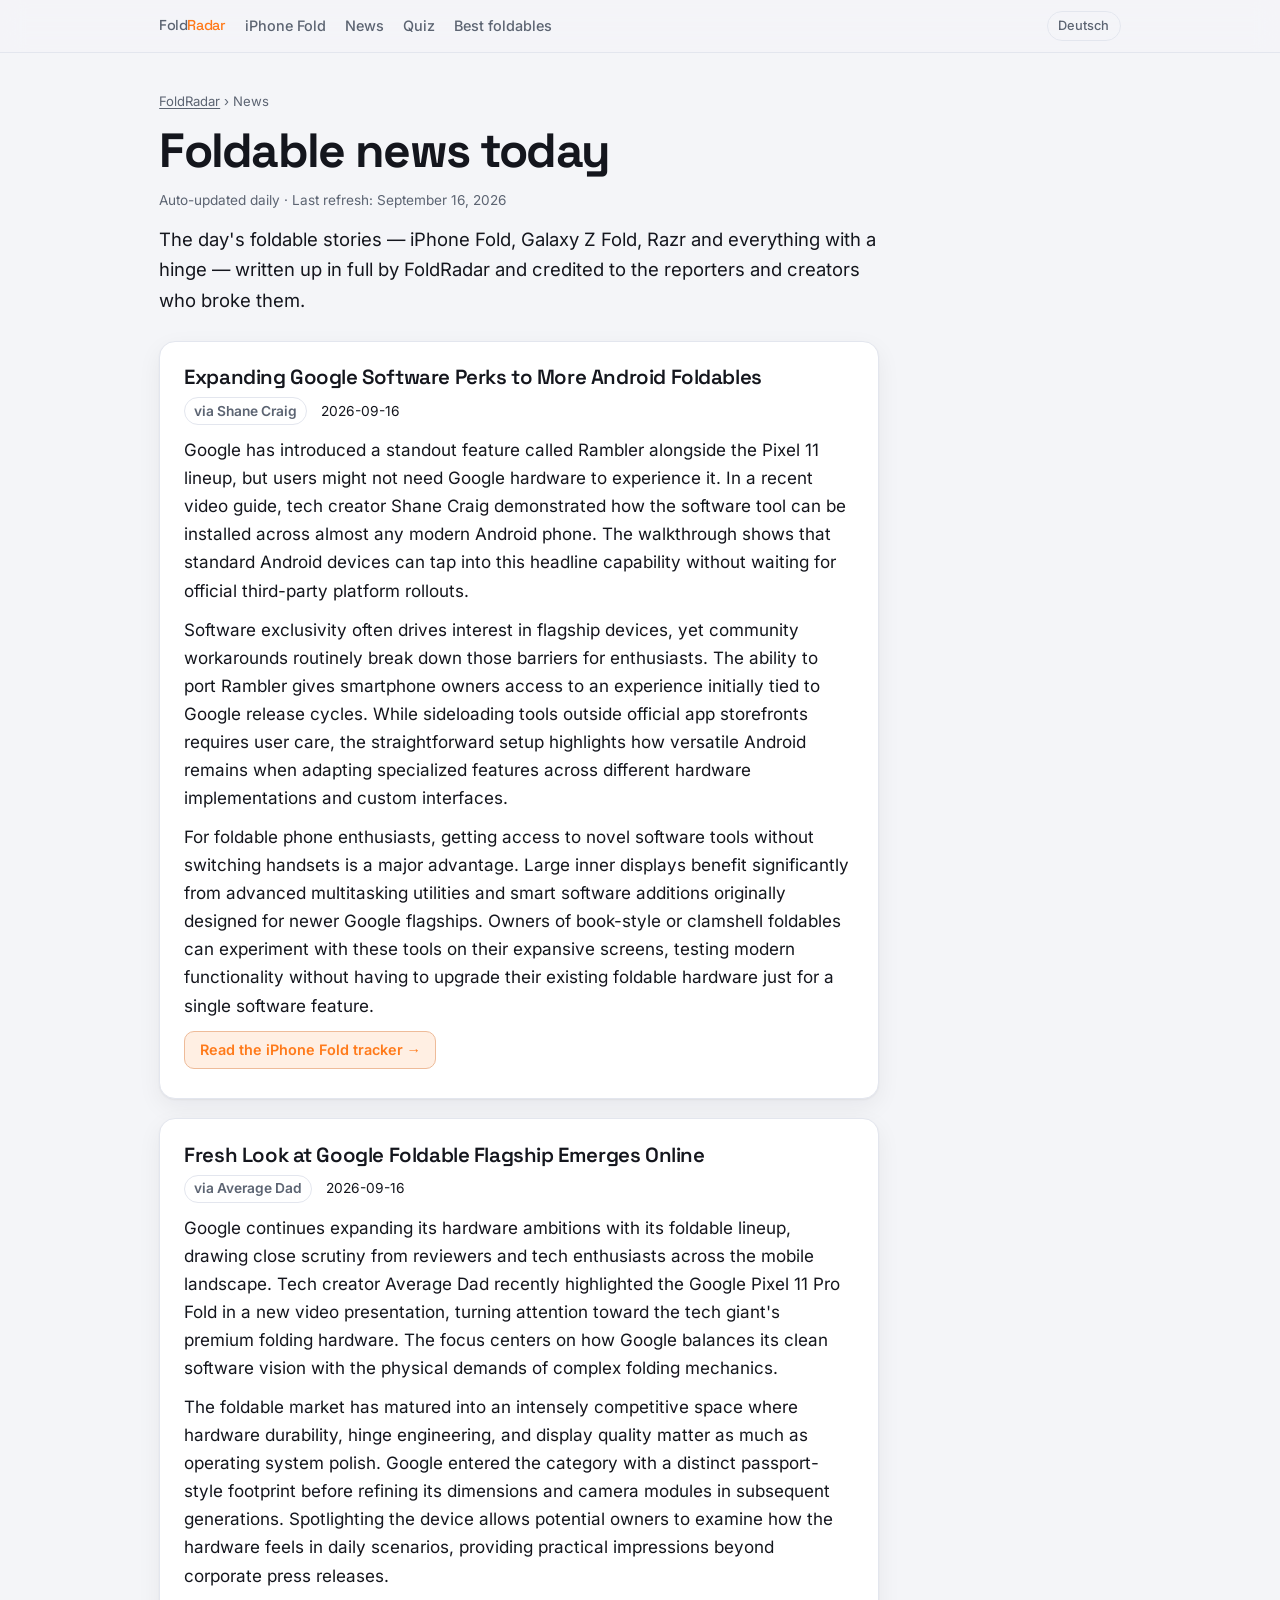
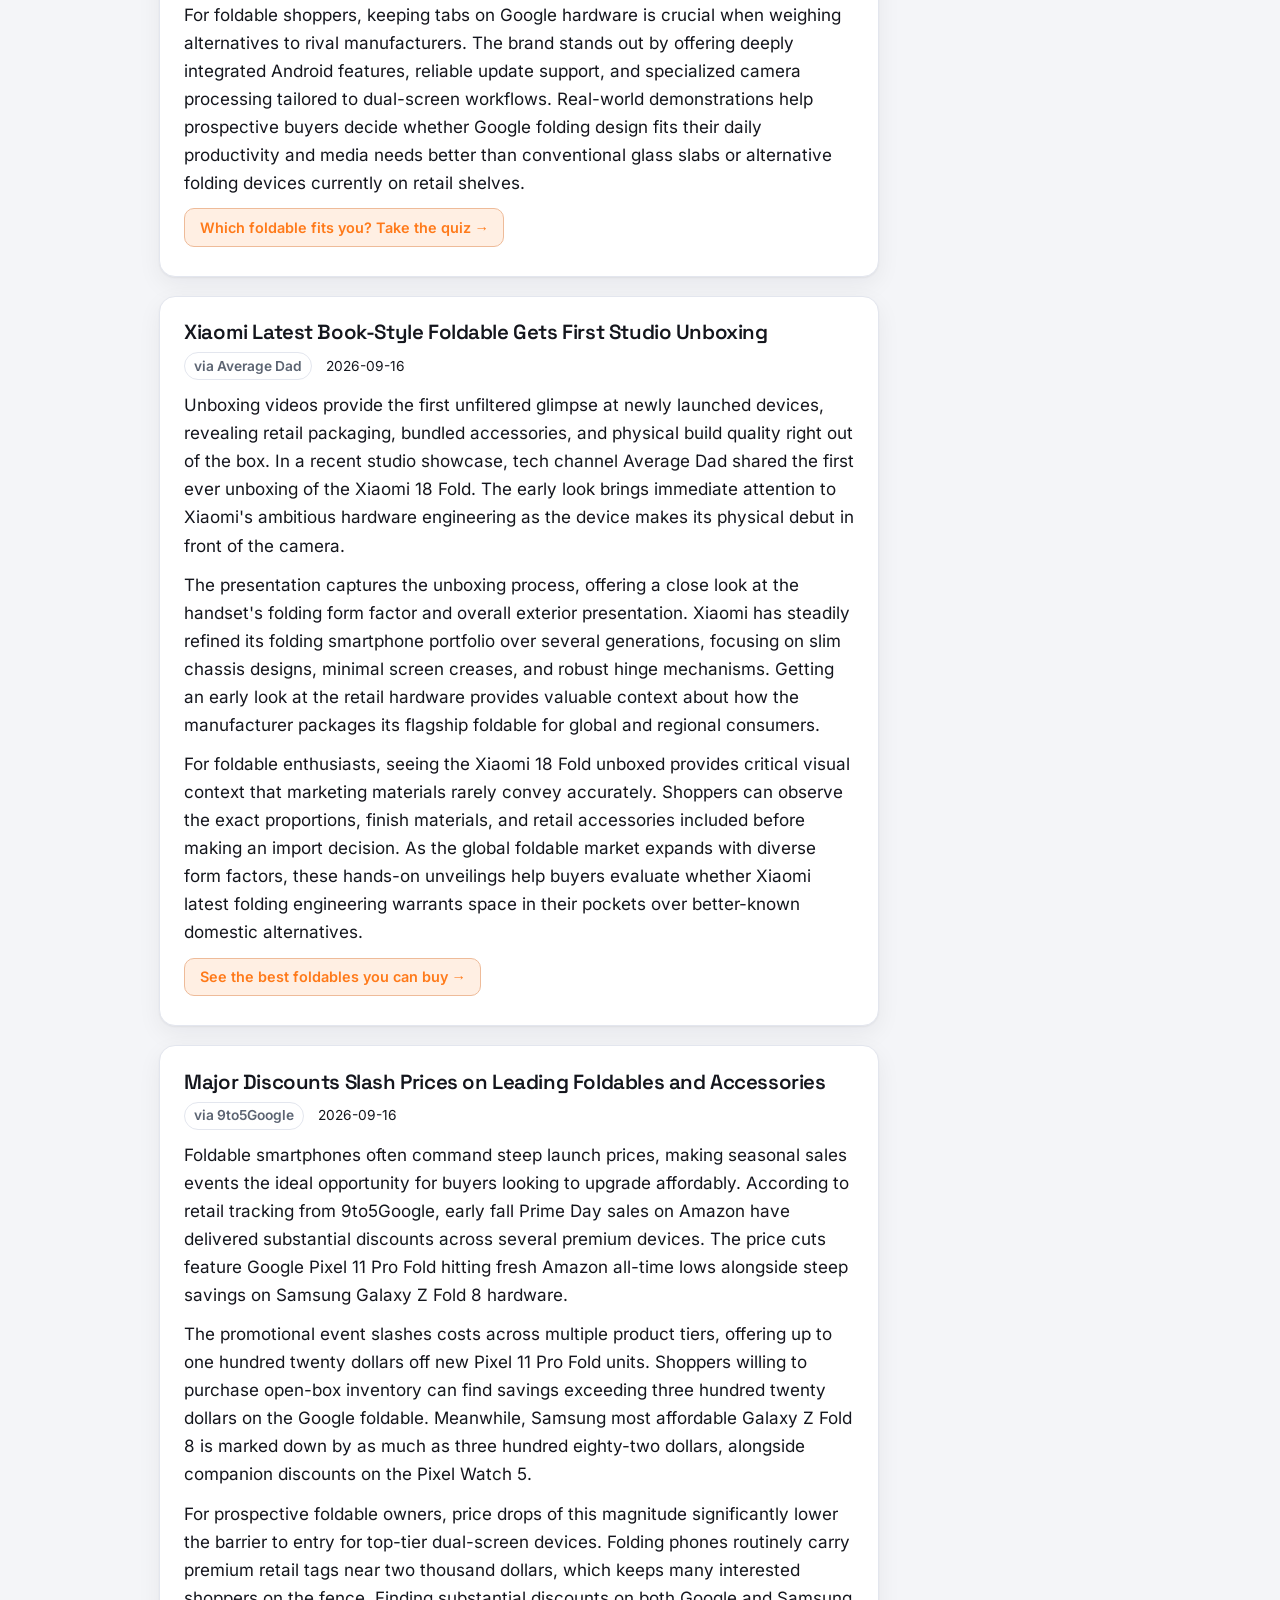
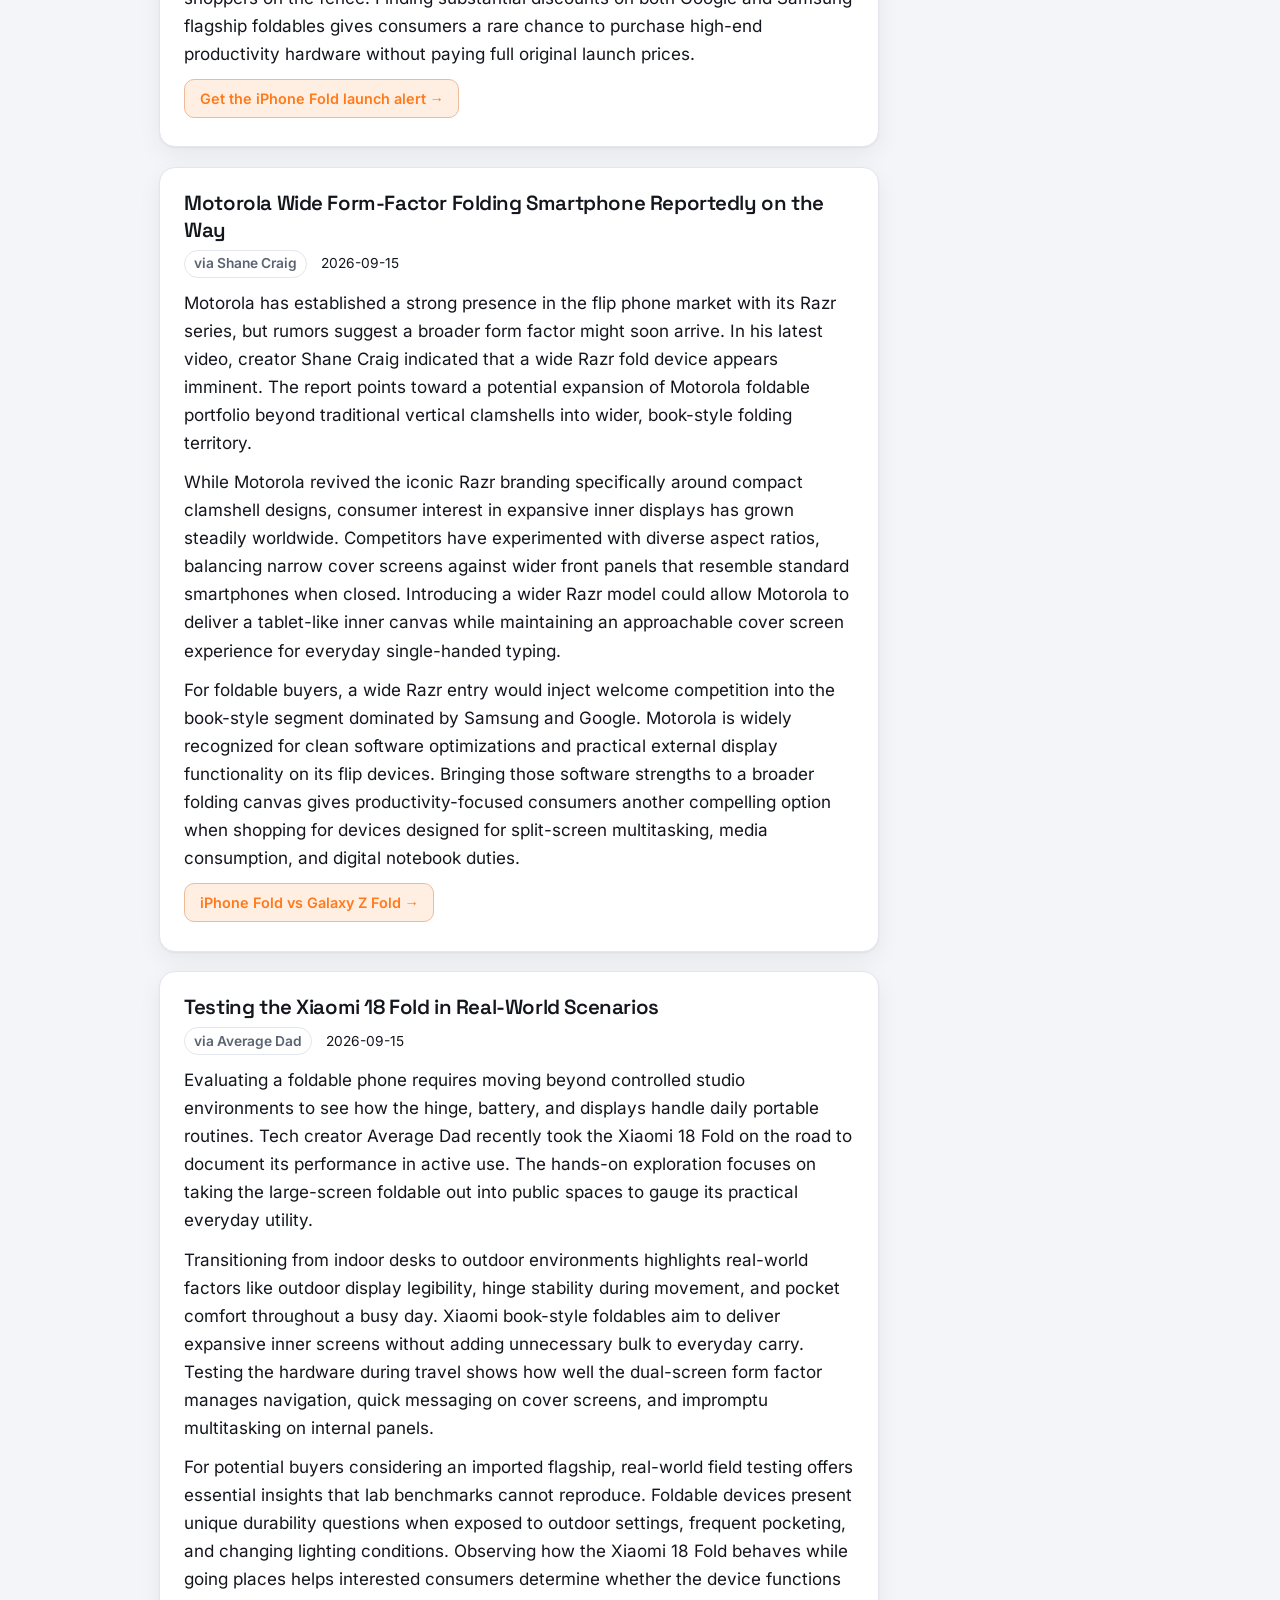
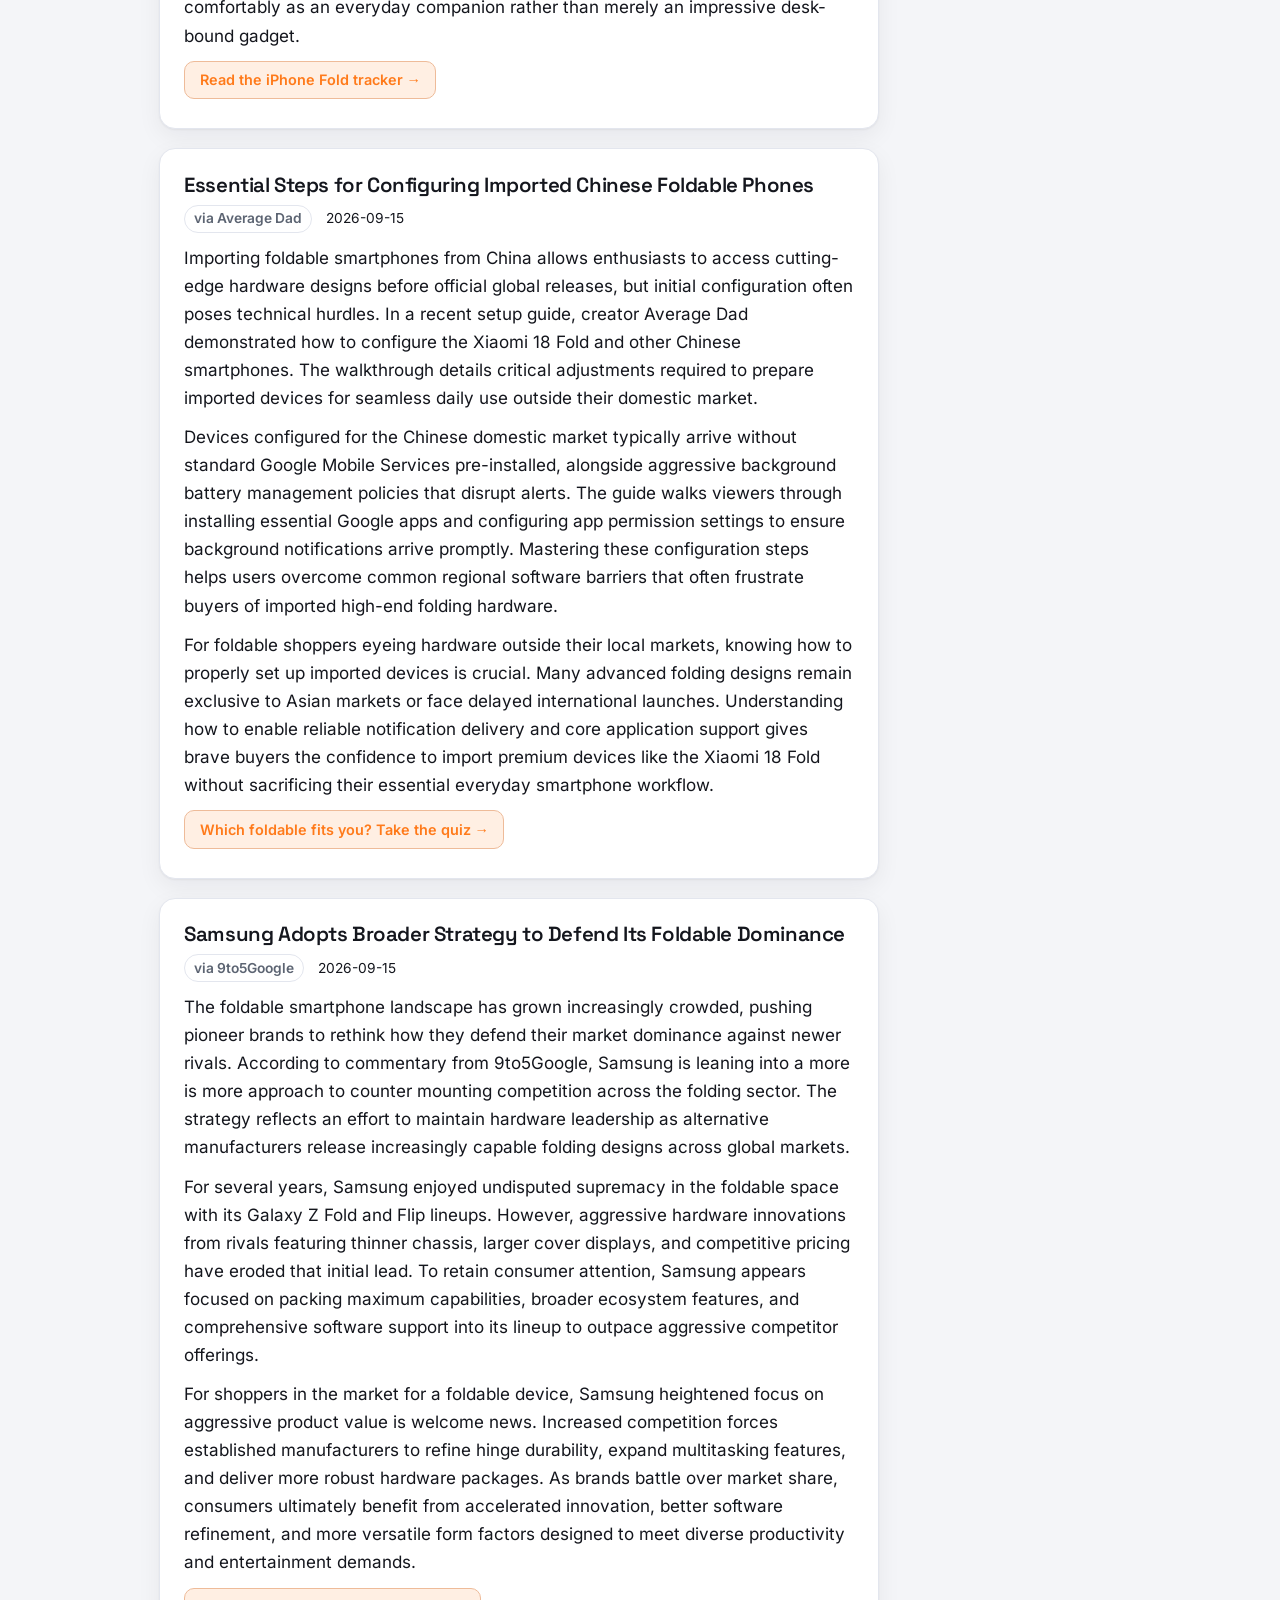
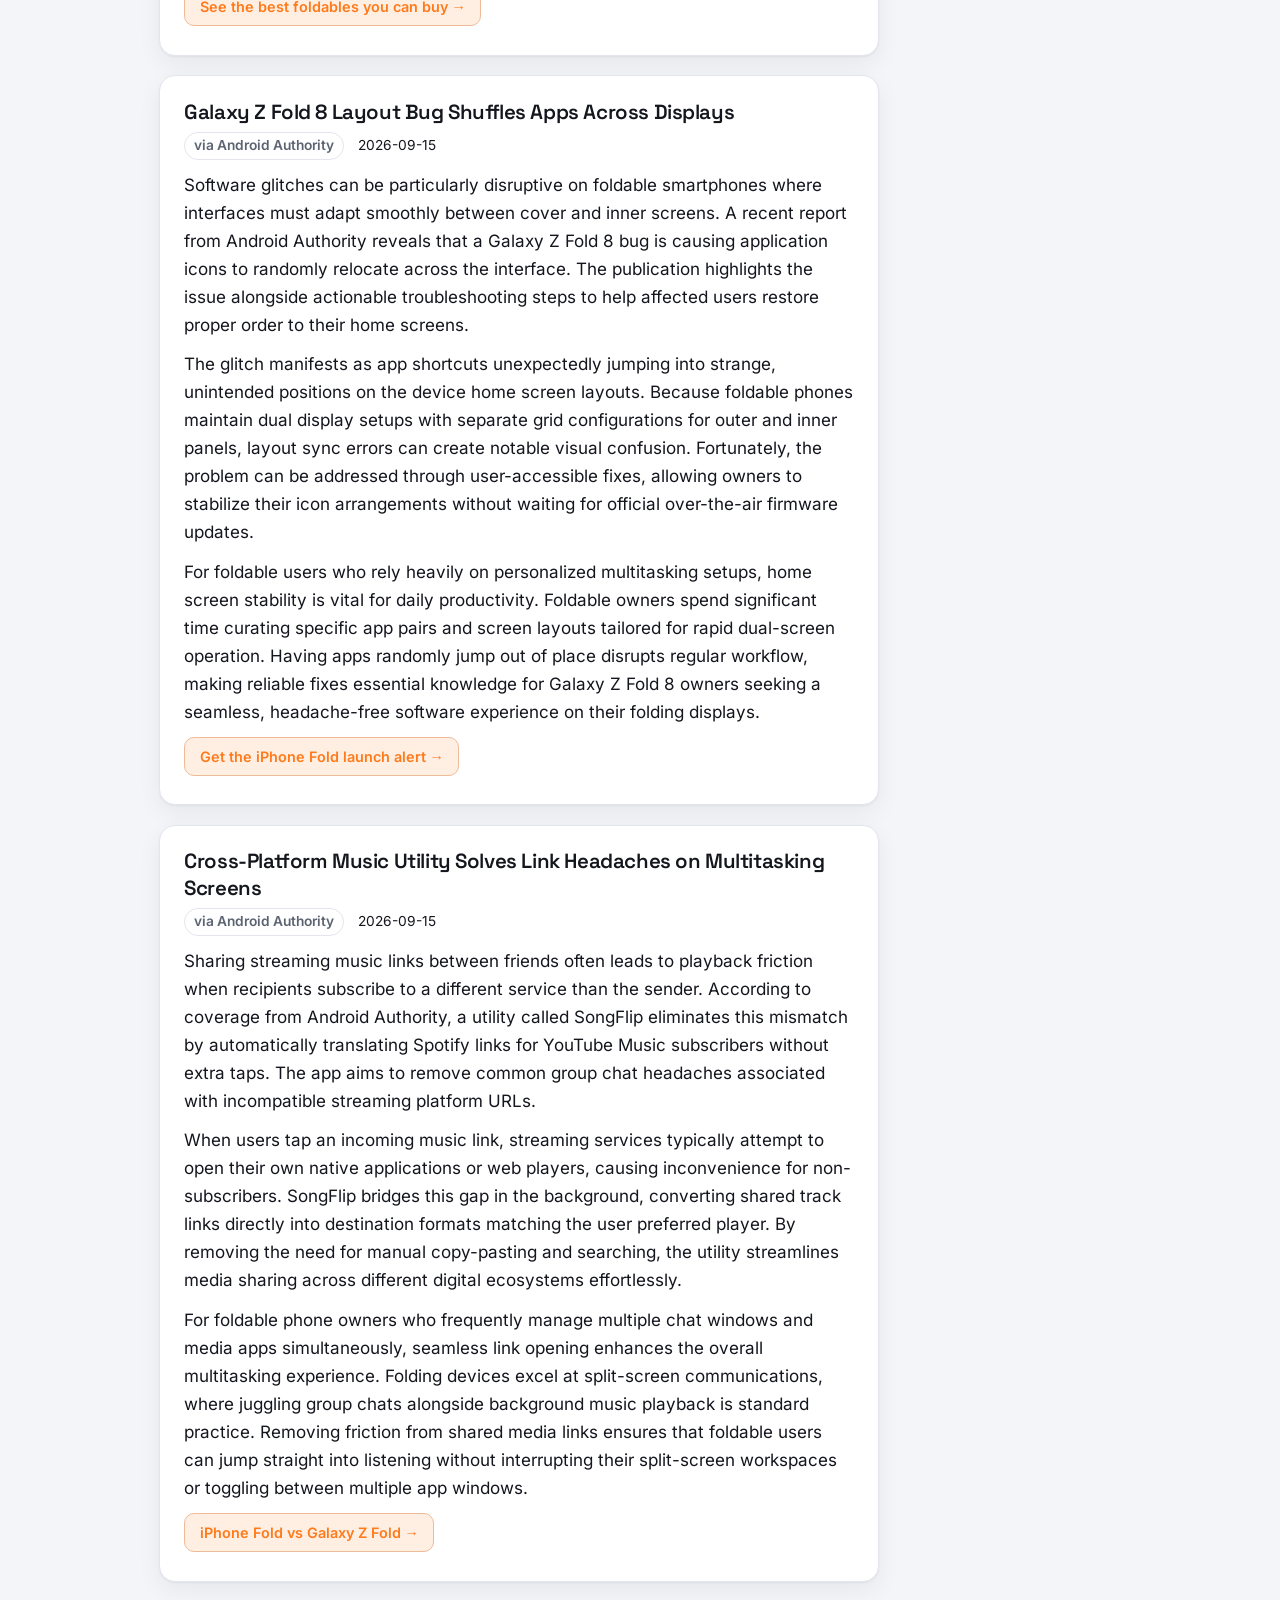
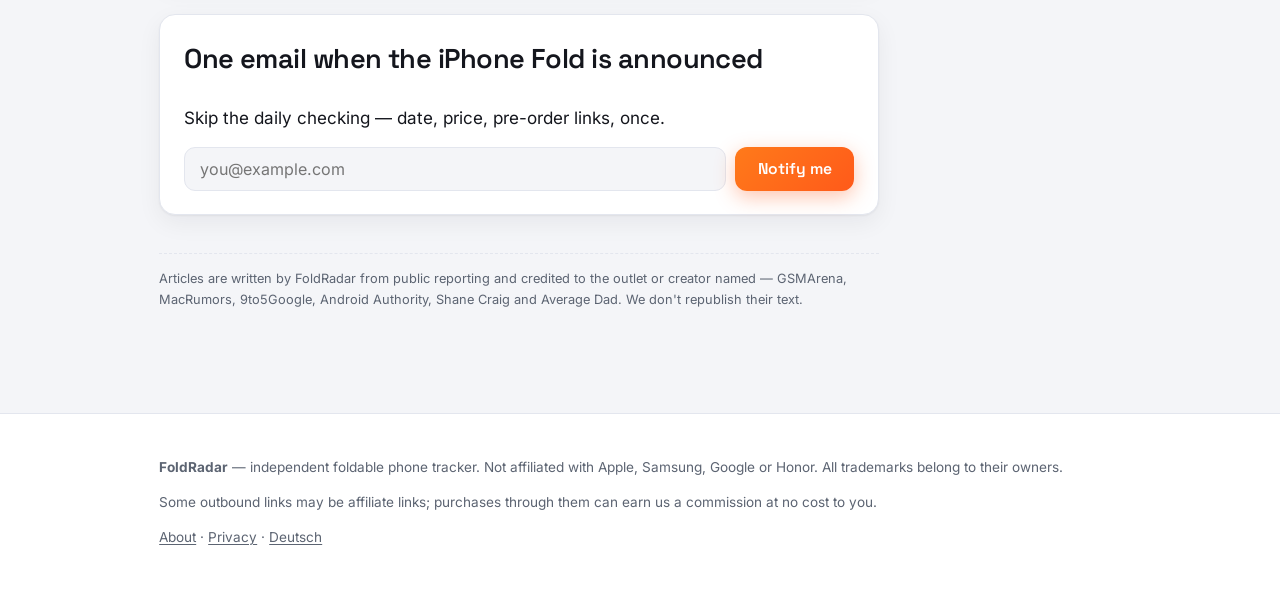
==== commit dccce65b: "Daily news refresh 2026-09-16" ====
--- a/news.html
+++ b/news.html
@@ -574,11 +574,11 @@
             "position": 1,
             "item": {
               "@type": "NewsArticle",
-              "headline": "Motorola Could Soon Launch a Broader Razr Foldable",
-              "description": "Motorola may be preparing to expand its foldable portfolio with a wider Razr design in the very near future. In his latest video, tech creator Shane Craig suggests that this new wide-format device app",
+              "headline": "Expanding Google Software Perks to More Android Foldables",
+              "description": "Google has introduced a standout feature called Rambler alongside the Pixel 11 lineup, but users might not need Google hardware to experience it. In a recent video guide, tech creator Shane Craig demo",
               "url": "https://foldradar.com/news#s1",
               "mainEntityOfPage": "https://foldradar.com/news#s1",
-              "datePublished": "2026-09-15",
+              "datePublished": "2026-09-16",
               "dateModified": "2026-09-16",
               "articleSection": "Foldable phones",
               "inLanguage": "en",
@@ -600,11 +600,11 @@
             "position": 2,
             "item": {
               "@type": "NewsArticle",
-              "headline": "Xiaomi 18 Fold Gains Momentum in New Real-World Spotlight",
-              "description": "Xiaomi appears to be making notable strides with its next-generation hardware as the Xiaomi 18 Fold steps into the spotlight. In a recent video review, creator Average Dad highlighted the device, emph",
+              "headline": "Fresh Look at Google Foldable Flagship Emerges Online",
+              "description": "Google continues expanding its hardware ambitions with its foldable lineup, drawing close scrutiny from reviewers and tech enthusiasts across the mobile landscape. Tech creator Average Dad recently hi",
               "url": "https://foldradar.com/news#s2",
               "mainEntityOfPage": "https://foldradar.com/news#s2",
-              "datePublished": "2026-09-15",
+              "datePublished": "2026-09-16",
               "dateModified": "2026-09-16",
               "articleSection": "Foldable phones",
               "inLanguage": "en",
@@ -626,11 +626,11 @@
             "position": 3,
             "item": {
               "@type": "NewsArticle",
-              "headline": "Navigating Setup and Essential Services on Imported Foldables",
-              "description": "Setting up an imported folding smartphone can sometimes present unexpected software hurdles for consumers outside the domestic market. Tech reviewer Average Dad recently shared a comprehensive walkthr",
+              "headline": "Xiaomi Latest Book-Style Foldable Gets First Studio Unboxing",
+              "description": "Unboxing videos provide the first unfiltered glimpse at newly launched devices, revealing retail packaging, bundled accessories, and physical build quality right out of the box. In a recent studio sho",
               "url": "https://foldradar.com/news#s3",
               "mainEntityOfPage": "https://foldradar.com/news#s3",
-              "datePublished": "2026-09-15",
+              "datePublished": "2026-09-16",
               "dateModified": "2026-09-16",
               "articleSection": "Foldable phones",
               "inLanguage": "en",
@@ -652,11 +652,11 @@
             "position": 4,
             "item": {
               "@type": "NewsArticle",
-              "headline": "Samsung Accelerates Tri-Fold Roadmap Following iPhone Duo Debut",
-              "description": "Samsung is reportedly stepping up its foldable development pace after Apple revealed the iPhone Duo, according to a report from GSMArena citing unnamed industry sources. In response to this new compet",
+              "headline": "Major Discounts Slash Prices on Leading Foldables and Accessories",
+              "description": "Foldable smartphones often command steep launch prices, making seasonal sales events the ideal opportunity for buyers looking to upgrade affordably. According to retail tracking from 9to5Google, early",
               "url": "https://foldradar.com/news#s4",
               "mainEntityOfPage": "https://foldradar.com/news#s4",
-              "datePublished": "2026-09-15",
+              "datePublished": "2026-09-16",
               "dateModified": "2026-09-16",
               "articleSection": "Foldable phones",
               "inLanguage": "en",
@@ -669,7 +669,7 @@
               },
               "sourceOrganization": {
                 "@type": "Organization",
-                "name": "GSMArena"
+                "name": "9to5Google"
               }
             }
           },
@@ -678,8 +678,8 @@
             "position": 5,
             "item": {
               "@type": "NewsArticle",
-              "headline": "Samsung Adopts an Expansive Strategy to Tackle Foldable Rivals",
-              "description": "Facing escalating competition in the folding smartphone sector, Samsung is reportedly adopting a more is more strategy to defend its territory. In its regular tech newsletter, 9to5Google observed that",
+              "headline": "Motorola Wide Form-Factor Folding Smartphone Reportedly on the Way",
+              "description": "Motorola has established a strong presence in the flip phone market with its Razr series, but rumors suggest a broader form factor might soon arrive. In his latest video, creator Shane Craig indicated",
               "url": "https://foldradar.com/news#s5",
               "mainEntityOfPage": "https://foldradar.com/news#s5",
               "datePublished": "2026-09-15",
@@ -695,7 +695,7 @@
               },
               "sourceOrganization": {
                 "@type": "Organization",
-                "name": "9to5Google"
+                "name": "Shane Craig"
               }
             }
           },
@@ -704,8 +704,8 @@
             "position": 6,
             "item": {
               "@type": "NewsArticle",
-              "headline": "Galaxy Z Fold 8 Glitch Misplaces Apps on Home Screens",
-              "description": "Owners of the Galaxy Z Fold 8 are dealing with an unexpected software glitch that misplaces application icons across their displays. As reported by Android Authority, the bug causes installed apps to ",
+              "headline": "Testing the Xiaomi 18 Fold in Real-World Scenarios",
+              "description": "Evaluating a foldable phone requires moving beyond controlled studio environments to see how the hinge, battery, and displays handle daily portable routines. Tech creator Average Dad recently took the",
               "url": "https://foldradar.com/news#s6",
               "mainEntityOfPage": "https://foldradar.com/news#s6",
               "datePublished": "2026-09-15",
@@ -721,7 +721,7 @@
               },
               "sourceOrganization": {
                 "@type": "Organization",
-                "name": "Android Authority"
+                "name": "Average Dad"
               }
             }
           },
@@ -730,8 +730,8 @@
             "position": 7,
             "item": {
               "@type": "NewsArticle",
-              "headline": "SongFlip Seamlessly Bridges Streaming Links Across Different Music Platforms",
-              "description": "Sharing music across different streaming platforms can often create annoying friction among friends in busy group chats. According to Android Authority, a utility called SongFlip solves this mismatch ",
+              "headline": "Essential Steps for Configuring Imported Chinese Foldable Phones",
+              "description": "Importing foldable smartphones from China allows enthusiasts to access cutting-edge hardware designs before official global releases, but initial configuration often poses technical hurdles. In a rece",
               "url": "https://foldradar.com/news#s7",
               "mainEntityOfPage": "https://foldradar.com/news#s7",
               "datePublished": "2026-09-15",
@@ -747,7 +747,7 @@
               },
               "sourceOrganization": {
                 "@type": "Organization",
-                "name": "Android Authority"
+                "name": "Average Dad"
               }
             }
           },
@@ -756,8 +756,8 @@
             "position": 8,
             "item": {
               "@type": "NewsArticle",
-              "headline": "Five Hallmarks the iPhone Duo Borrowed from Android Pioneers",
-              "description": "Apple's entrance into the foldable market with the iPhone Duo borrows heavily from years of pioneering Android hardware. In an editorial overview, Android Authority highlighted five distinct features ",
+              "headline": "Samsung Adopts Broader Strategy to Defend Its Foldable Dominance",
+              "description": "The foldable smartphone landscape has grown increasingly crowded, pushing pioneer brands to rethink how they defend their market dominance against newer rivals. According to commentary from 9to5Google",
               "url": "https://foldradar.com/news#s8",
               "mainEntityOfPage": "https://foldradar.com/news#s8",
               "datePublished": "2026-09-15",
@@ -773,7 +773,7 @@
               },
               "sourceOrganization": {
                 "@type": "Organization",
-                "name": "Android Authority"
+                "name": "9to5Google"
               }
             }
           },
@@ -782,8 +782,8 @@
             "position": 9,
             "item": {
               "@type": "NewsArticle",
-              "headline": "Samsung May Remedy TriFold Flaws Without Increasing Successor Cost",
-              "description": "Samsung's upcoming Galaxy Z TriFold 2 could address early hardware limitations without commanding a higher retail price. According to Android Authority, the tech giant may have adjusted its release ti",
+              "headline": "Galaxy Z Fold 8 Layout Bug Shuffles Apps Across Displays",
+              "description": "Software glitches can be particularly disruptive on foldable smartphones where interfaces must adapt smoothly between cover and inner screens. A recent report from Android Authority reveals that a Gal",
               "url": "https://foldradar.com/news#s9",
               "mainEntityOfPage": "https://foldradar.com/news#s9",
               "datePublished": "2026-09-15",
@@ -808,11 +808,11 @@
             "position": 10,
             "item": {
               "@type": "NewsArticle",
-              "headline": "Titan 2 Elite Firmware Update Adds Always On Display",
-              "description": "A new software update for the Unihertz Titan 2 Elite introduces an Always On Display mode, adding convenient glanceable information to the hardware. In a recent video review, tech creator Shane Craig ",
+              "headline": "Cross-Platform Music Utility Solves Link Headaches on Multitasking Screens",
+              "description": "Sharing streaming music links between friends often leads to playback friction when recipients subscribe to a different service than the sender. According to coverage from Android Authority, a utility",
               "url": "https://foldradar.com/news#s10",
               "mainEntityOfPage": "https://foldradar.com/news#s10",
-              "datePublished": "2026-09-14",
+              "datePublished": "2026-09-15",
               "dateModified": "2026-09-16",
               "articleSection": "Foldable phones",
               "inLanguage": "en",
@@ -825,7 +825,7 @@
               },
               "sourceOrganization": {
                 "@type": "Organization",
-                "name": "Shane Craig"
+                "name": "Android Authority"
               }
             }
           }
@@ -856,83 +856,83 @@
 
   <div class="newsfeed">
     <article class="newsart" id="s1">
-      <h2>Motorola Could Soon Launch a Broader Razr Foldable</h2>
-      <p class="digest-meta"><span class="via">via Shane Craig</span><span class="feedmeta">2026-09-15</span></p>
-      <p>Motorola may be preparing to expand its foldable portfolio with a wider Razr design in the very near future. In his latest video, tech creator Shane Craig suggests that this new wide-format device appears imminent. Rather than sticking strictly to the narrow flip profile Motorola is known for, the company seems ready to explore a broader footprint that alters how users interact with the screen.</p>
-      <p>The Razr line has traditionally pushed the boundaries of flip phone covers, but expanding into a wider folding chassis represents a distinct design direction. While detailed specifications remain scarce, the shift signals an intention to rival book-style foldables or provide a substantially more spacious external cover display. Tracking the evolution of Motorola&#x27;s foldable concepts indicates growing momentum toward larger, more versatile screen configurations.</p>
-      <p>For foldable enthusiasts, a wider Razr model provides a welcome alternative to the tall, narrow aspect ratios dominating the current market. A broader screen improves typing comfort, multi-window productivity, and general readability without forcing users into overly bulky handheld formats. If Motorola executes this form factor properly, prospective buyers will gain another strong competitor capable of pushing hardware innovation across the entire ecosystem.</p>
+      <h2>Expanding Google Software Perks to More Android Foldables</h2>
+      <p class="digest-meta"><span class="via">via Shane Craig</span><span class="feedmeta">2026-09-16</span></p>
+      <p>Google has introduced a standout feature called Rambler alongside the Pixel 11 lineup, but users might not need Google hardware to experience it. In a recent video guide, tech creator Shane Craig demonstrated how the software tool can be installed across almost any modern Android phone. The walkthrough shows that standard Android devices can tap into this headline capability without waiting for official third-party platform rollouts.</p>
+      <p>Software exclusivity often drives interest in flagship devices, yet community workarounds routinely break down those barriers for enthusiasts. The ability to port Rambler gives smartphone owners access to an experience initially tied to Google release cycles. While sideloading tools outside official app storefronts requires user care, the straightforward setup highlights how versatile Android remains when adapting specialized features across different hardware implementations and custom interfaces.</p>
+      <p>For foldable phone enthusiasts, getting access to novel software tools without switching handsets is a major advantage. Large inner displays benefit significantly from advanced multitasking utilities and smart software additions originally designed for newer Google flagships. Owners of book-style or clamshell foldables can experiment with these tools on their expansive screens, testing modern functionality without having to upgrade their existing foldable hardware just for a single software feature.</p>
       <p><a class="buylink" href="/iphone-fold">Read the iPhone Fold tracker →</a></p>
     </article>
     <article class="newsart" id="s2">
-      <h2>Xiaomi 18 Fold Gains Momentum in New Real-World Spotlight</h2>
-      <p class="digest-meta"><span class="via">via Average Dad</span><span class="feedmeta">2026-09-15</span></p>
-      <p>Xiaomi appears to be making notable strides with its next-generation hardware as the Xiaomi 18 Fold steps into the spotlight. In a recent video review, creator Average Dad highlighted the device, emphasizing that the fresh folding phone is truly going places. The coverage focuses on how Xiaomi continues to refine its foldable approach, pushing hardware capabilities forward in an increasingly competitive international landscape.</p>
-      <p>Xiaomi has steadily developed its foldable phone lineup over several generations, prioritizing ultra-thin hinges, vibrant internal displays, and refined external screens. While regional availability has historically restricted many Xiaomi foldables to select overseas markets, continuous hardware advancements have kept global enthusiasts watching closely. The enthusiasm surrounding the 18 Fold suggests meaningful design improvements that elevate the overall user experience compared to older models.</p>
-      <p>For foldable buyers, device progress from brands like Xiaomi is critical because it raises the baseline standard for hinge engineering and slim profiles everywhere. Even when certain models face distribution hurdles outside their home regions, aggressive innovation pushes rival manufacturers to accelerate their own development cycles. Enthusiasts looking for cutting-edge aesthetics have plenty of reasons to monitor the trajectory of the 18 Fold.</p>
+      <h2>Fresh Look at Google Foldable Flagship Emerges Online</h2>
+      <p class="digest-meta"><span class="via">via Average Dad</span><span class="feedmeta">2026-09-16</span></p>
+      <p>Google continues expanding its hardware ambitions with its foldable lineup, drawing close scrutiny from reviewers and tech enthusiasts across the mobile landscape. Tech creator Average Dad recently highlighted the Google Pixel 11 Pro Fold in a new video presentation, turning attention toward the tech giant&#x27;s premium folding hardware. The focus centers on how Google balances its clean software vision with the physical demands of complex folding mechanics.</p>
+      <p>The foldable market has matured into an intensely competitive space where hardware durability, hinge engineering, and display quality matter as much as operating system polish. Google entered the category with a distinct passport-style footprint before refining its dimensions and camera modules in subsequent generations. Spotlighting the device allows potential owners to examine how the hardware feels in daily scenarios, providing practical impressions beyond corporate press releases.</p>
+      <p>For foldable shoppers, keeping tabs on Google hardware is crucial when weighing alternatives to rival manufacturers. The brand stands out by offering deeply integrated Android features, reliable update support, and specialized camera processing tailored to dual-screen workflows. Real-world demonstrations help prospective buyers decide whether Google folding design fits their daily productivity and media needs better than conventional glass slabs or alternative folding devices currently on retail shelves.</p>
       <p><a class="buylink" href="/which-foldable">Which foldable fits you? Take the quiz →</a></p>
     </article>
     <article class="newsart" id="s3">
-      <h2>Navigating Setup and Essential Services on Imported Foldables</h2>
-      <p class="digest-meta"><span class="via">via Average Dad</span><span class="feedmeta">2026-09-15</span></p>
-      <p>Setting up an imported folding smartphone can sometimes present unexpected software hurdles for consumers outside the domestic market. Tech reviewer Average Dad recently shared a comprehensive walkthrough aimed at buyers configuring the Xiaomi 18 Fold alongside other Chinese devices. The guide explains how to properly configure foundational mobile features, tackling common initial pain points like notification management and the installation of Google services.</p>
-      <p>Importing cutting-edge foldables from overseas has become increasingly popular among enthusiasts seeking hardware innovations before they launch globally. However, these devices usually ship with regional software ROMs lacking pre-installed Google frameworks and featuring aggressive background battery settings that silence essential app alerts. Knowing the exact sequence to sideload necessary store services and whitelist notifications ensures the hardware operates reliably for daily personal communication.</p>
-      <p>For foldable buyers weighing whether to import international hardware, understanding the setup process can demystify the entire purchasing decision. While imported foldables often deliver striking hardware designs, software friction can ruin the experience if left unaddressed. Having clear walkthroughs gives prospective owners the confidence needed to handle regional quirks and enjoy their advanced folding displays without sacrificing essential everyday smartphone functionality.</p>
+      <h2>Xiaomi Latest Book-Style Foldable Gets First Studio Unboxing</h2>
+      <p class="digest-meta"><span class="via">via Average Dad</span><span class="feedmeta">2026-09-16</span></p>
+      <p>Unboxing videos provide the first unfiltered glimpse at newly launched devices, revealing retail packaging, bundled accessories, and physical build quality right out of the box. In a recent studio showcase, tech channel Average Dad shared the first ever unboxing of the Xiaomi 18 Fold. The early look brings immediate attention to Xiaomi&#x27;s ambitious hardware engineering as the device makes its physical debut in front of the camera.</p>
+      <p>The presentation captures the unboxing process, offering a close look at the handset&#x27;s folding form factor and overall exterior presentation. Xiaomi has steadily refined its folding smartphone portfolio over several generations, focusing on slim chassis designs, minimal screen creases, and robust hinge mechanisms. Getting an early look at the retail hardware provides valuable context about how the manufacturer packages its flagship foldable for global and regional consumers.</p>
+      <p>For foldable enthusiasts, seeing the Xiaomi 18 Fold unboxed provides critical visual context that marketing materials rarely convey accurately. Shoppers can observe the exact proportions, finish materials, and retail accessories included before making an import decision. As the global foldable market expands with diverse form factors, these hands-on unveilings help buyers evaluate whether Xiaomi latest folding engineering warrants space in their pockets over better-known domestic alternatives.</p>
       <p><a class="buylink" href="/best-foldable-phones">See the best foldables you can buy →</a></p>
     </article>
     <article class="newsart" id="s4">
-      <h2>Samsung Accelerates Tri-Fold Roadmap Following iPhone Duo Debut</h2>
-      <p class="digest-meta"><span class="via">via GSMArena</span><span class="feedmeta">2026-09-15</span></p>
-      <p>Samsung is reportedly stepping up its foldable development pace after Apple revealed the iPhone Duo, according to a report from GSMArena citing unnamed industry sources. In response to this new competition, Samsung is allegedly aiming to launch its Galaxy Z TriFold2 earlier than previously scheduled. Industry analysts broadly anticipate that Apple will quickly turn into Samsung&#x27;s fiercest rival in the expanding foldable market.</p>
-      <p>Apple&#x27;s entrance into the foldable segment creates immense mainstream interest while challenging Samsung&#x27;s established market dominance. Although Samsung has maintained an early lead with its flip and fold lineups, aggressive rivalry from Cupertino is pushing the South Korean tech giant to move faster. Advancing the launch timetable for a dual-hinge tri-fold device demonstrates Samsung&#x27;s strategy to defend its technological leadership using more complex hardware formats.</p>
-      <p>For prospective foldable buyers, heightened rivalry between Samsung and Apple means accelerated innovation and more diverse product choices arriving much faster. Apple entering the market legitimatizes the form factor for cautious consumers, while Samsung pushing forward multi-fold designs offers cutting-edge utility for power users. This intense corporate battle will likely expand overall availability, encourage faster software refinements, and elevate hardware quality across all tiers.</p>
+      <h2>Major Discounts Slash Prices on Leading Foldables and Accessories</h2>
+      <p class="digest-meta"><span class="via">via 9to5Google</span><span class="feedmeta">2026-09-16</span></p>
+      <p>Foldable smartphones often command steep launch prices, making seasonal sales events the ideal opportunity for buyers looking to upgrade affordably. According to retail tracking from 9to5Google, early fall Prime Day sales on Amazon have delivered substantial discounts across several premium devices. The price cuts feature Google Pixel 11 Pro Fold hitting fresh Amazon all-time lows alongside steep savings on Samsung Galaxy Z Fold 8 hardware.</p>
+      <p>The promotional event slashes costs across multiple product tiers, offering up to one hundred twenty dollars off new Pixel 11 Pro Fold units. Shoppers willing to purchase open-box inventory can find savings exceeding three hundred twenty dollars on the Google foldable. Meanwhile, Samsung most affordable Galaxy Z Fold 8 is marked down by as much as three hundred eighty-two dollars, alongside companion discounts on the Pixel Watch 5.</p>
+      <p>For prospective foldable owners, price drops of this magnitude significantly lower the barrier to entry for top-tier dual-screen devices. Folding phones routinely carry premium retail tags near two thousand dollars, which keeps many interested shoppers on the fence. Finding substantial discounts on both Google and Samsung flagship foldables gives consumers a rare chance to purchase high-end productivity hardware without paying full original launch prices.</p>
       <p><a class="buylink" href="/news#launch-alert">Get the iPhone Fold launch alert →</a></p>
     </article>
     <article class="newsart" id="s5">
-      <h2>Samsung Adopts an Expansive Strategy to Tackle Foldable Rivals</h2>
-      <p class="digest-meta"><span class="via">via 9to5Google</span><span class="feedmeta">2026-09-15</span></p>
-      <p>Facing escalating competition in the folding smartphone sector, Samsung is reportedly adopting a more is more strategy to defend its territory. In its regular tech newsletter, 9to5Google observed that the South Korean manufacturer is ramping up its efforts across multiple fronts. Instead of relying solely on minor annual revisions, Samsung seems focused on offering greater variety and bolder options to maintain its commanding position.</p>
-      <p>The broader foldable market has matured significantly, moving past initial novelty toward intense feature competition from both established players and emerging rivals. To stay ahead, Samsung appears focused on diversifying its hardware lineup, exploring advanced multi-screen formats, and expanding productivity capabilities across varying form factors. This aggressive expansion strategy ensures that consumers looking for compact flips, book-style foldables, or experimental multi-fold designs find a Samsung option.</p>
-      <p>For consumers shopping for a foldable, an expansive market approach delivers better choices tailored to individual usage habits. Instead of having to settle for a single rigid interpretation of what a folding phone should be, buyers benefit from a broader spectrum of form factors. Intense competitive pressure also forces manufacturers to maintain higher hardware durability standards, ultimately giving shoppers much greater long-term value.</p>
+      <h2>Motorola Wide Form-Factor Folding Smartphone Reportedly on the Way</h2>
+      <p class="digest-meta"><span class="via">via Shane Craig</span><span class="feedmeta">2026-09-15</span></p>
+      <p>Motorola has established a strong presence in the flip phone market with its Razr series, but rumors suggest a broader form factor might soon arrive. In his latest video, creator Shane Craig indicated that a wide Razr fold device appears imminent. The report points toward a potential expansion of Motorola foldable portfolio beyond traditional vertical clamshells into wider, book-style folding territory.</p>
+      <p>While Motorola revived the iconic Razr branding specifically around compact clamshell designs, consumer interest in expansive inner displays has grown steadily worldwide. Competitors have experimented with diverse aspect ratios, balancing narrow cover screens against wider front panels that resemble standard smartphones when closed. Introducing a wider Razr model could allow Motorola to deliver a tablet-like inner canvas while maintaining an approachable cover screen experience for everyday single-handed typing.</p>
+      <p>For foldable buyers, a wide Razr entry would inject welcome competition into the book-style segment dominated by Samsung and Google. Motorola is widely recognized for clean software optimizations and practical external display functionality on its flip devices. Bringing those software strengths to a broader folding canvas gives productivity-focused consumers another compelling option when shopping for devices designed for split-screen multitasking, media consumption, and digital notebook duties.</p>
       <p><a class="buylink" href="/iphone-fold-vs-galaxy-z-fold">iPhone Fold vs Galaxy Z Fold →</a></p>
     </article>
     <article class="newsart" id="s6">
-      <h2>Galaxy Z Fold 8 Glitch Misplaces Apps on Home Screens</h2>
-      <p class="digest-meta"><span class="via">via Android Authority</span><span class="feedmeta">2026-09-15</span></p>
-      <p>Owners of the Galaxy Z Fold 8 are dealing with an unexpected software glitch that misplaces application icons across their displays. As reported by Android Authority, the bug causes installed apps to randomly relocate to strange places on the home screen layout. The behavior disrupts carefully organized app drawers and home panels, prompting guides on how affected users can resolve the annoying interface problem.</p>
-      <p>The Galaxy Z Fold series relies on a specialized launcher capable of managing dual screen configurations, adjusting icon grids seamlessly between the external display and the expansive inner canvas. When software bugs disrupt grid persistence, icons can jump unexpectedly between screens or scatter randomly across separate panels. While software updates usually iron out interface quirks, launcher anomalies can temporarily hamper daily productivity on high-end multitasking flagships.</p>
-      <p>For foldable buyers, reliable software handling across different screen aspect ratios is just as critical as robust hinge hardware. Bugs that misplace applications illustrate the lingering complexities developers face when tailoring mobile software for folding devices. Fortunately, troubleshooting steps and pending software patches typically resolve these issues quickly, reassuring prospective purchasers that launcher stability remains manageable despite occasional early hiccups on new hardware.</p>
+      <h2>Testing the Xiaomi 18 Fold in Real-World Scenarios</h2>
+      <p class="digest-meta"><span class="via">via Average Dad</span><span class="feedmeta">2026-09-15</span></p>
+      <p>Evaluating a foldable phone requires moving beyond controlled studio environments to see how the hinge, battery, and displays handle daily portable routines. Tech creator Average Dad recently took the Xiaomi 18 Fold on the road to document its performance in active use. The hands-on exploration focuses on taking the large-screen foldable out into public spaces to gauge its practical everyday utility.</p>
+      <p>Transitioning from indoor desks to outdoor environments highlights real-world factors like outdoor display legibility, hinge stability during movement, and pocket comfort throughout a busy day. Xiaomi book-style foldables aim to deliver expansive inner screens without adding unnecessary bulk to everyday carry. Testing the hardware during travel shows how well the dual-screen form factor manages navigation, quick messaging on cover screens, and impromptu multitasking on internal panels.</p>
+      <p>For potential buyers considering an imported flagship, real-world field testing offers essential insights that lab benchmarks cannot reproduce. Foldable devices present unique durability questions when exposed to outdoor settings, frequent pocketing, and changing lighting conditions. Observing how the Xiaomi 18 Fold behaves while going places helps interested consumers determine whether the device functions comfortably as an everyday companion rather than merely an impressive desk-bound gadget.</p>
       <p><a class="buylink" href="/iphone-fold">Read the iPhone Fold tracker →</a></p>
     </article>
     <article class="newsart" id="s7">
-      <h2>SongFlip Seamlessly Bridges Streaming Links Across Different Music Platforms</h2>
-      <p class="digest-meta"><span class="via">via Android Authority</span><span class="feedmeta">2026-09-15</span></p>
-      <p>Sharing music across different streaming platforms can often create annoying friction among friends in busy group chats. According to Android Authority, a utility called SongFlip solves this mismatch by automatically converting incoming Spotify links for YouTube Music users without requiring extra taps. The tool targets common messaging headaches, letting recipients open shared tracks directly inside their preferred music service with zero manual search effort.</p>
-      <p>Cross-platform incompatibilities have long frustrated mobile users who rely on different streaming ecosystems for daily listening. When somebody shares a song link from one proprietary service, recipients using another platform typically have to copy the track title, launch their own app, and search manually. SongFlip automates that translation process in the background, eliminating tedious cross-app navigation and streamlining everyday media sharing on modern smartphones.</p>
-      <p>For foldable owners who frequently multitask with messaging apps and media players running side-by-side, seamless utilities like SongFlip noticeably improve the overall software workflow. Split-screen environments thrive when small annoyances are automated away, making content sharing effortless. Tools that bridge service gaps demonstrate how software polish continues to make large-screen, multi-window mobile experiences far more convenient and productive for everyday users.</p>
+      <h2>Essential Steps for Configuring Imported Chinese Foldable Phones</h2>
+      <p class="digest-meta"><span class="via">via Average Dad</span><span class="feedmeta">2026-09-15</span></p>
+      <p>Importing foldable smartphones from China allows enthusiasts to access cutting-edge hardware designs before official global releases, but initial configuration often poses technical hurdles. In a recent setup guide, creator Average Dad demonstrated how to configure the Xiaomi 18 Fold and other Chinese smartphones. The walkthrough details critical adjustments required to prepare imported devices for seamless daily use outside their domestic market.</p>
+      <p>Devices configured for the Chinese domestic market typically arrive without standard Google Mobile Services pre-installed, alongside aggressive background battery management policies that disrupt alerts. The guide walks viewers through installing essential Google apps and configuring app permission settings to ensure background notifications arrive promptly. Mastering these configuration steps helps users overcome common regional software barriers that often frustrate buyers of imported high-end folding hardware.</p>
+      <p>For foldable shoppers eyeing hardware outside their local markets, knowing how to properly set up imported devices is crucial. Many advanced folding designs remain exclusive to Asian markets or face delayed international launches. Understanding how to enable reliable notification delivery and core application support gives brave buyers the confidence to import premium devices like the Xiaomi 18 Fold without sacrificing their essential everyday smartphone workflow.</p>
       <p><a class="buylink" href="/which-foldable">Which foldable fits you? Take the quiz →</a></p>
     </article>
     <article class="newsart" id="s8">
-      <h2>Five Hallmarks the iPhone Duo Borrowed from Android Pioneers</h2>
-      <p class="digest-meta"><span class="via">via Android Authority</span><span class="feedmeta">2026-09-15</span></p>
-      <p>Apple&#x27;s entrance into the foldable market with the iPhone Duo borrows heavily from years of pioneering Android hardware. In an editorial overview, Android Authority highlighted five distinct features that the iPhone Duo shamelessly copied from earlier Android foldables. The publication characterized Apple&#x27;s new device as the product of nearly eight years of careful note-taking on existing folding concepts developed by competing manufacturers.</p>
-      <p>Android brands spent years experimenting with complex hinge designs, split-screen multitasking routines, durable ultra-thin glass, and adaptive aspect ratios to make foldables viable. By waiting until the category matured, Apple was able to integrate proven engineering principles directly into the iPhone Duo without suffering through early hardware missteps. Many core interaction models and design choices on display closely mirror the solutions Android vendors created first.</p>
-      <p>For prospective foldable buyers, tracing these shared features illustrates how influential Android innovation has been in shaping modern smartphone standards. Apple adopting these core ideas validates the engineering risks taken by early Android pioneers while raising expectations across the entire industry. As design conventions converge, consumers benefit from refined multi-screen software, more durable hardware constructions, and a broader variety of competitive flagship offerings.</p>
+      <h2>Samsung Adopts Broader Strategy to Defend Its Foldable Dominance</h2>
+      <p class="digest-meta"><span class="via">via 9to5Google</span><span class="feedmeta">2026-09-15</span></p>
+      <p>The foldable smartphone landscape has grown increasingly crowded, pushing pioneer brands to rethink how they defend their market dominance against newer rivals. According to commentary from 9to5Google, Samsung is leaning into a more is more approach to counter mounting competition across the folding sector. The strategy reflects an effort to maintain hardware leadership as alternative manufacturers release increasingly capable folding designs across global markets.</p>
+      <p>For several years, Samsung enjoyed undisputed supremacy in the foldable space with its Galaxy Z Fold and Flip lineups. However, aggressive hardware innovations from rivals featuring thinner chassis, larger cover displays, and competitive pricing have eroded that initial lead. To retain consumer attention, Samsung appears focused on packing maximum capabilities, broader ecosystem features, and comprehensive software support into its lineup to outpace aggressive competitor offerings.</p>
+      <p>For shoppers in the market for a foldable device, Samsung heightened focus on aggressive product value is welcome news. Increased competition forces established manufacturers to refine hinge durability, expand multitasking features, and deliver more robust hardware packages. As brands battle over market share, consumers ultimately benefit from accelerated innovation, better software refinement, and more versatile form factors designed to meet diverse productivity and entertainment demands.</p>
       <p><a class="buylink" href="/best-foldable-phones">See the best foldables you can buy →</a></p>
     </article>
     <article class="newsart" id="s9">
-      <h2>Samsung May Remedy TriFold Flaws Without Increasing Successor Cost</h2>
+      <h2>Galaxy Z Fold 8 Layout Bug Shuffles Apps Across Displays</h2>
       <p class="digest-meta"><span class="via">via Android Authority</span><span class="feedmeta">2026-09-15</span></p>
-      <p>Samsung&#x27;s upcoming Galaxy Z TriFold 2 could address early hardware limitations without commanding a higher retail price. According to Android Authority, the tech giant may have adjusted its release timeline in direct response to Apple&#x27;s iPhone Duo. Samsung is reportedly working to fix previous multi-fold compromises while keeping pricing steady, aiming to retain its edge against emerging competitors in the premium foldable category.</p>
-      <p>Tri-fold smartphones introduce complex engineering hurdles, requiring multiple hinges, advanced thermal management, and durable screen layers across three separate folding sections. First-generation multi-fold concepts often suffer from excessive thickness, weight, and fragile display folds. Refining these structural challenges in a second-generation device while preventing price creep suggests Samsung is optimizing manufacturing efficiencies to make dual-hinge devices far more practical for everyday mobile use.</p>
-      <p>For foldable enthusiasts eyeing the next frontier of mobile hardware, a more polished tri-fold without an inflated price tag is compelling. Dual-hinge devices offer full tablet-sized screens in pocketable dimensions, but prohibitive costs and early design quirks have held back widespread adoption. If Samsung can deliver a sturdier TriFold 2 at an accessible price point, it could significantly accelerate broader consumer interest.</p>
+      <p>Software glitches can be particularly disruptive on foldable smartphones where interfaces must adapt smoothly between cover and inner screens. A recent report from Android Authority reveals that a Galaxy Z Fold 8 bug is causing application icons to randomly relocate across the interface. The publication highlights the issue alongside actionable troubleshooting steps to help affected users restore proper order to their home screens.</p>
+      <p>The glitch manifests as app shortcuts unexpectedly jumping into strange, unintended positions on the device home screen layouts. Because foldable phones maintain dual display setups with separate grid configurations for outer and inner panels, layout sync errors can create notable visual confusion. Fortunately, the problem can be addressed through user-accessible fixes, allowing owners to stabilize their icon arrangements without waiting for official over-the-air firmware updates.</p>
+      <p>For foldable users who rely heavily on personalized multitasking setups, home screen stability is vital for daily productivity. Foldable owners spend significant time curating specific app pairs and screen layouts tailored for rapid dual-screen operation. Having apps randomly jump out of place disrupts regular workflow, making reliable fixes essential knowledge for Galaxy Z Fold 8 owners seeking a seamless, headache-free software experience on their folding displays.</p>
       <p><a class="buylink" href="/news#launch-alert">Get the iPhone Fold launch alert →</a></p>
     </article>
     <article class="newsart" id="s10">
-      <h2>Titan 2 Elite Firmware Update Adds Always On Display</h2>
-      <p class="digest-meta"><span class="via">via Shane Craig</span><span class="feedmeta">2026-09-14</span></p>
-      <p>A new software update for the Unihertz Titan 2 Elite introduces an Always On Display mode, adding convenient glanceable information to the hardware. In a recent video review, tech creator Shane Craig detailed the feature addition, showing how the refreshed firmware enhances the device. The update allows users to check notifications, time, and system details without waking the main physical screen.</p>
-      <p>The Titan series has carved out a dedicated niche among smartphone enthusiasts who value physical QWERTY keyboards and unique form factors. Incorporating an Always On Display feature modernizes the user experience, bridging the gap between retro physical input and contemporary convenience. By minimizing the need to continuously unlock or light up the screen, the feature improves everyday usability while preserving core battery efficiency.</p>
-      <p>For enthusiasts who follow alternative mobile designs alongside foldables, constant software support highlights the enduring appeal of niche hardware. Just as secondary cover screens on foldables provide fast access to essential alerts, an always-on mode delivers vital context at a glance. Seeing specialized devices receive meaningful interface updates reassures buyers who appreciate innovative form factors that deviate from standard glass slab phones.</p>
+      <h2>Cross-Platform Music Utility Solves Link Headaches on Multitasking Screens</h2>
+      <p class="digest-meta"><span class="via">via Android Authority</span><span class="feedmeta">2026-09-15</span></p>
+      <p>Sharing streaming music links between friends often leads to playback friction when recipients subscribe to a different service than the sender. According to coverage from Android Authority, a utility called SongFlip eliminates this mismatch by automatically translating Spotify links for YouTube Music subscribers without extra taps. The app aims to remove common group chat headaches associated with incompatible streaming platform URLs.</p>
+      <p>When users tap an incoming music link, streaming services typically attempt to open their own native applications or web players, causing inconvenience for non-subscribers. SongFlip bridges this gap in the background, converting shared track links directly into destination formats matching the user preferred player. By removing the need for manual copy-pasting and searching, the utility streamlines media sharing across different digital ecosystems effortlessly.</p>
+      <p>For foldable phone owners who frequently manage multiple chat windows and media apps simultaneously, seamless link opening enhances the overall multitasking experience. Folding devices excel at split-screen communications, where juggling group chats alongside background music playback is standard practice. Removing friction from shared media links ensures that foldable users can jump straight into listening without interrupting their split-screen workspaces or toggling between multiple app windows.</p>
       <p><a class="buylink" href="/iphone-fold-vs-galaxy-z-fold">iPhone Fold vs Galaxy Z Fold →</a></p>
     </article>
   </div>
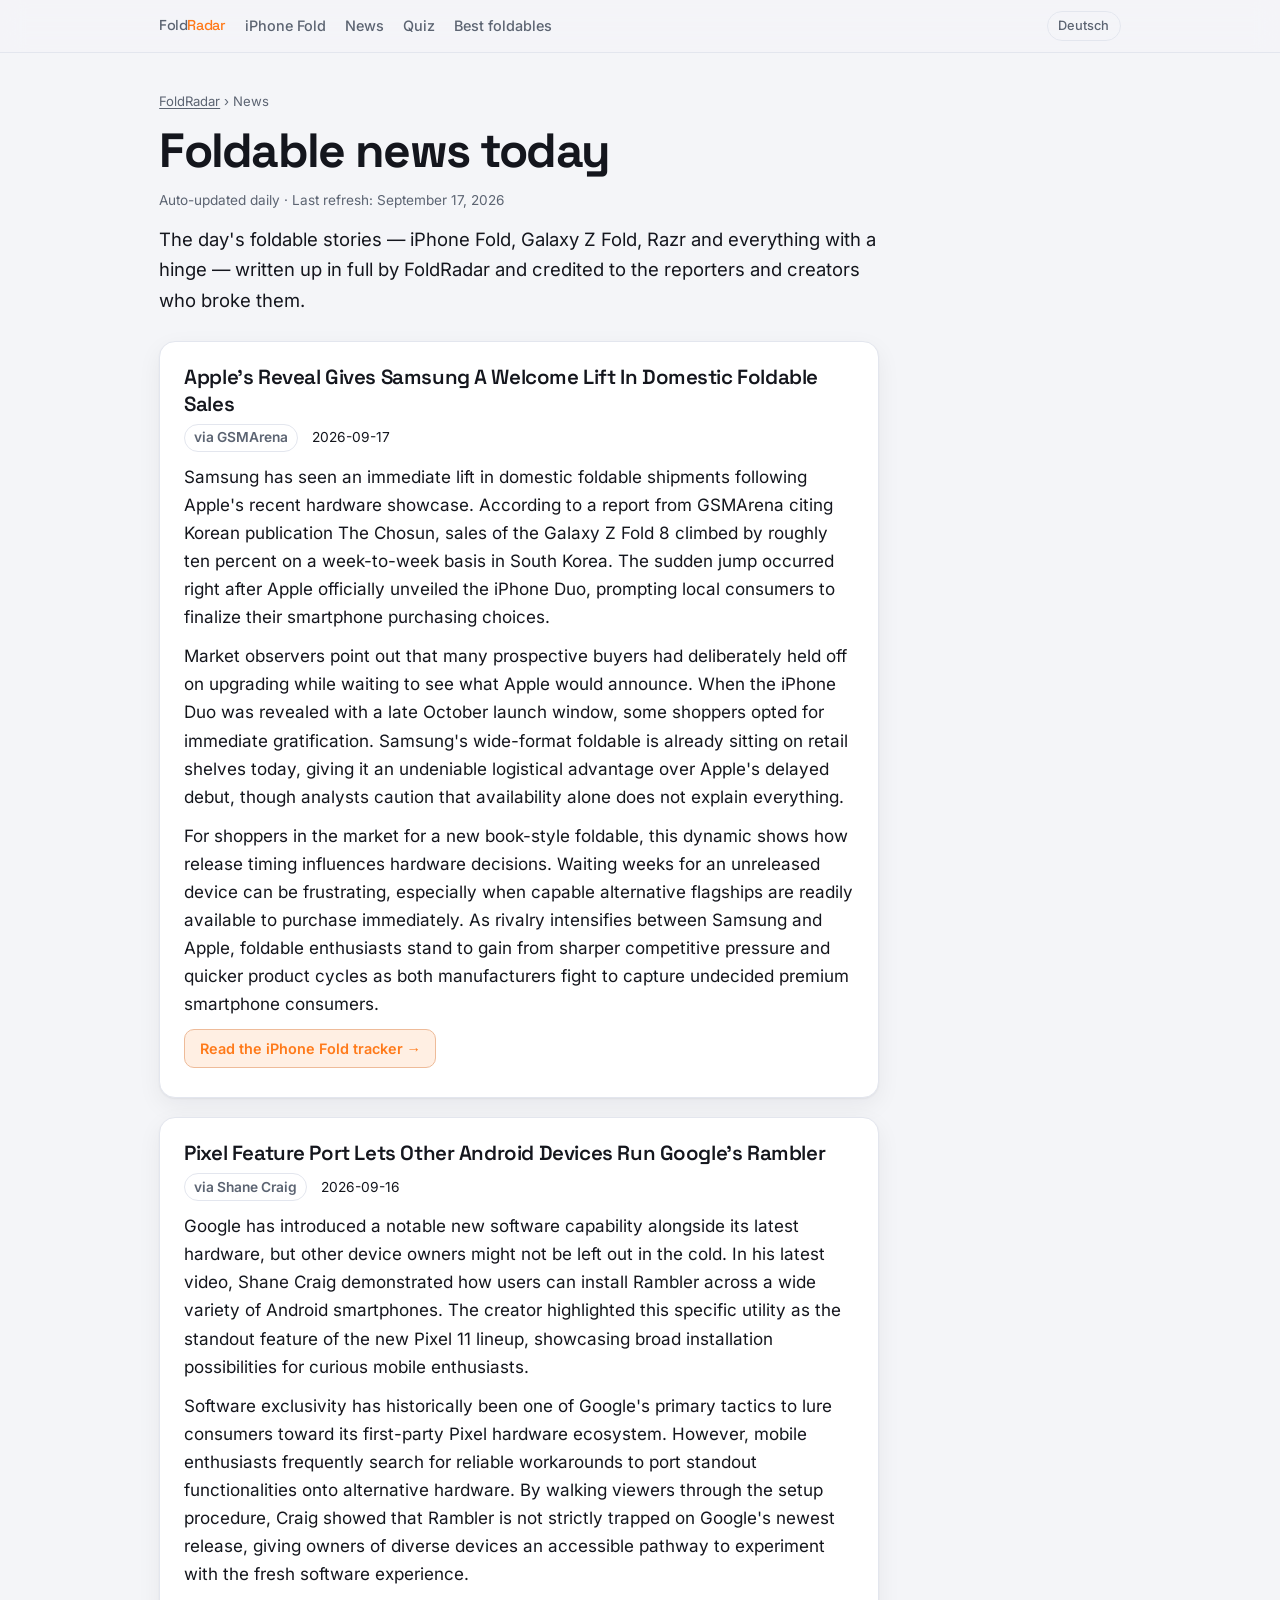
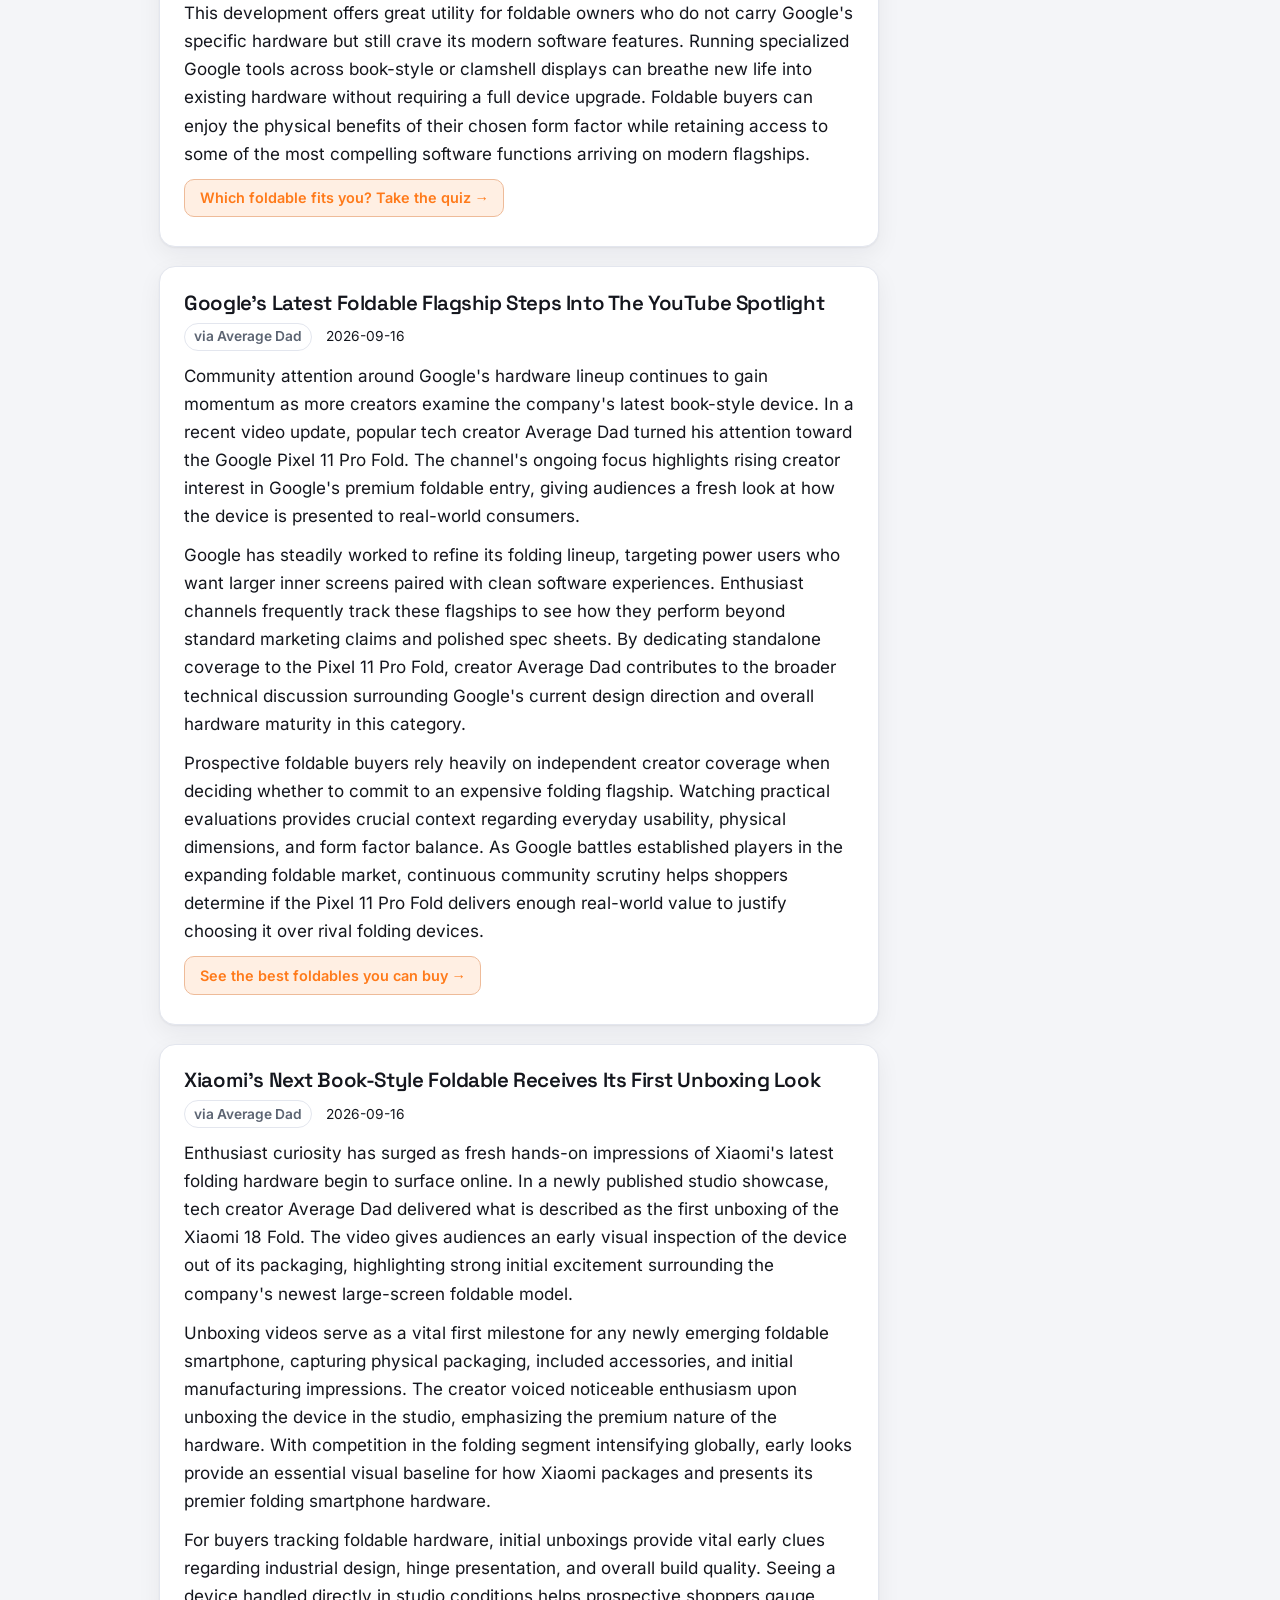
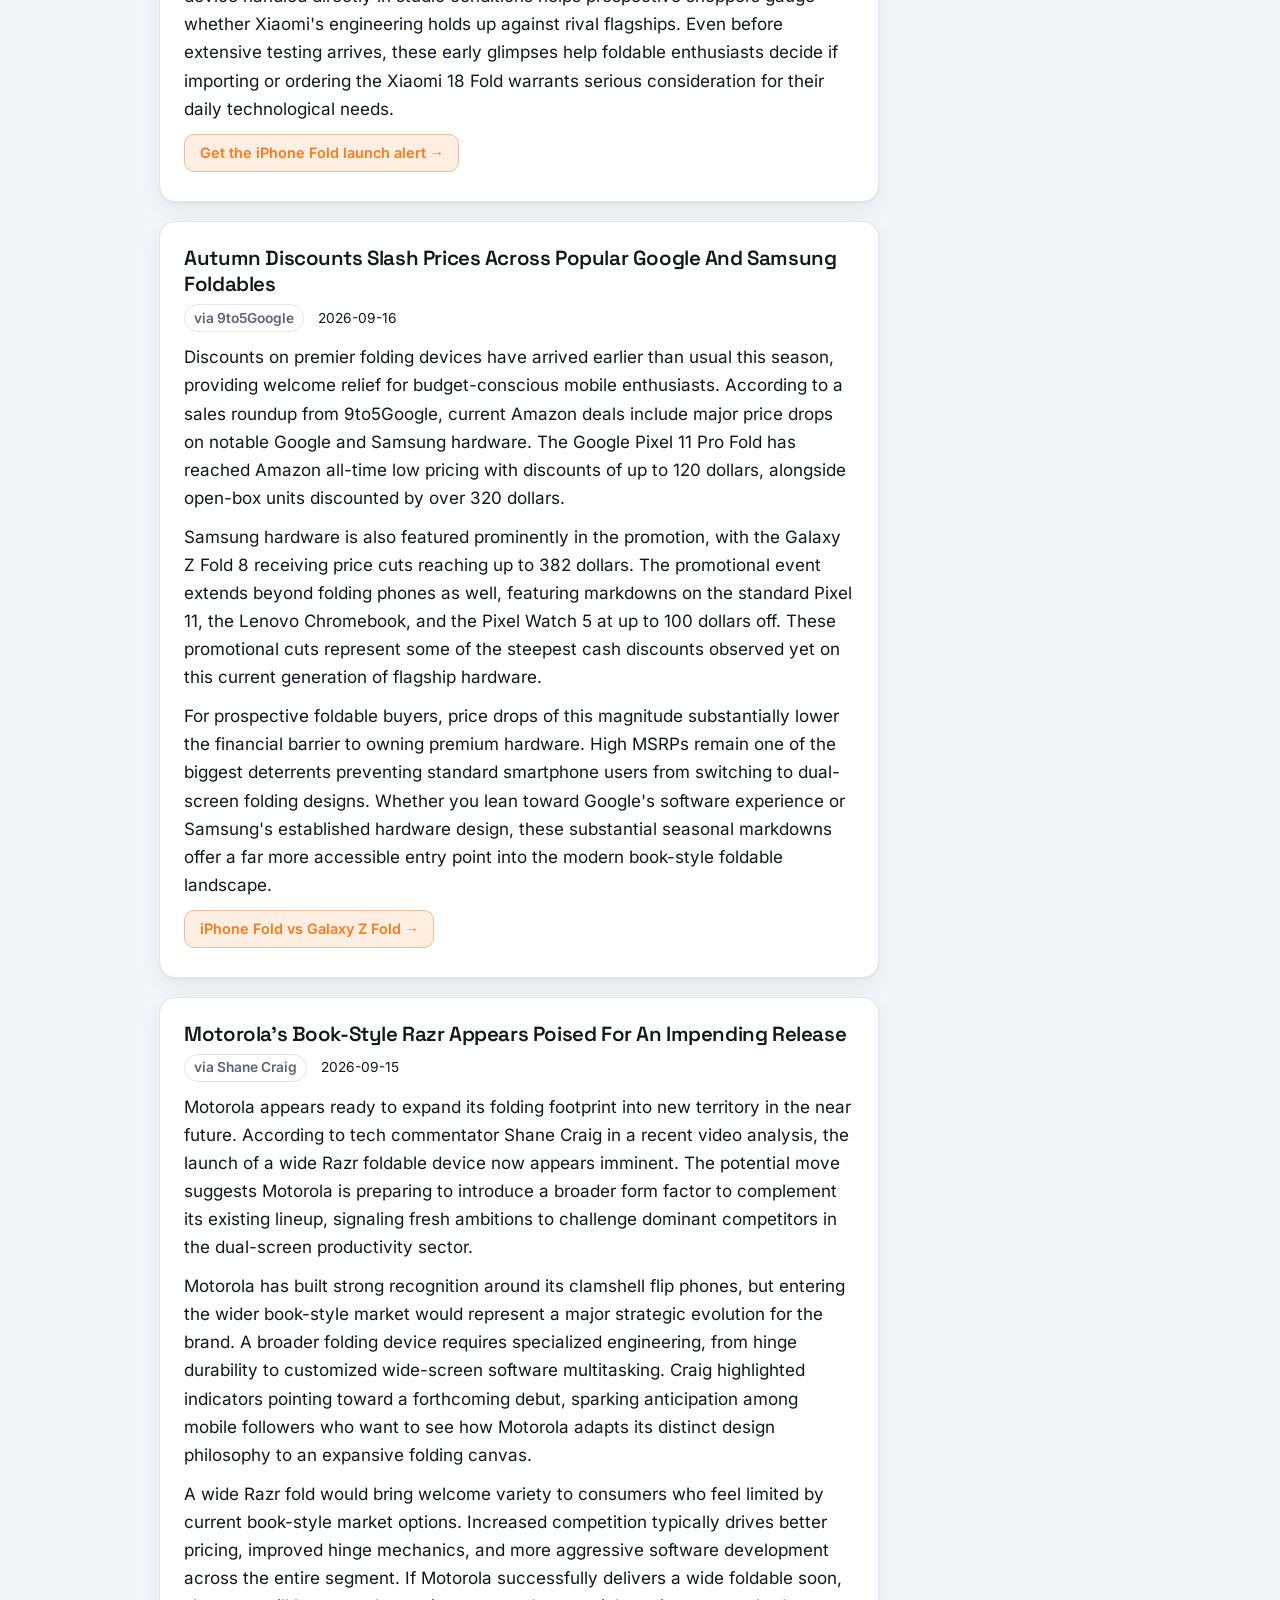
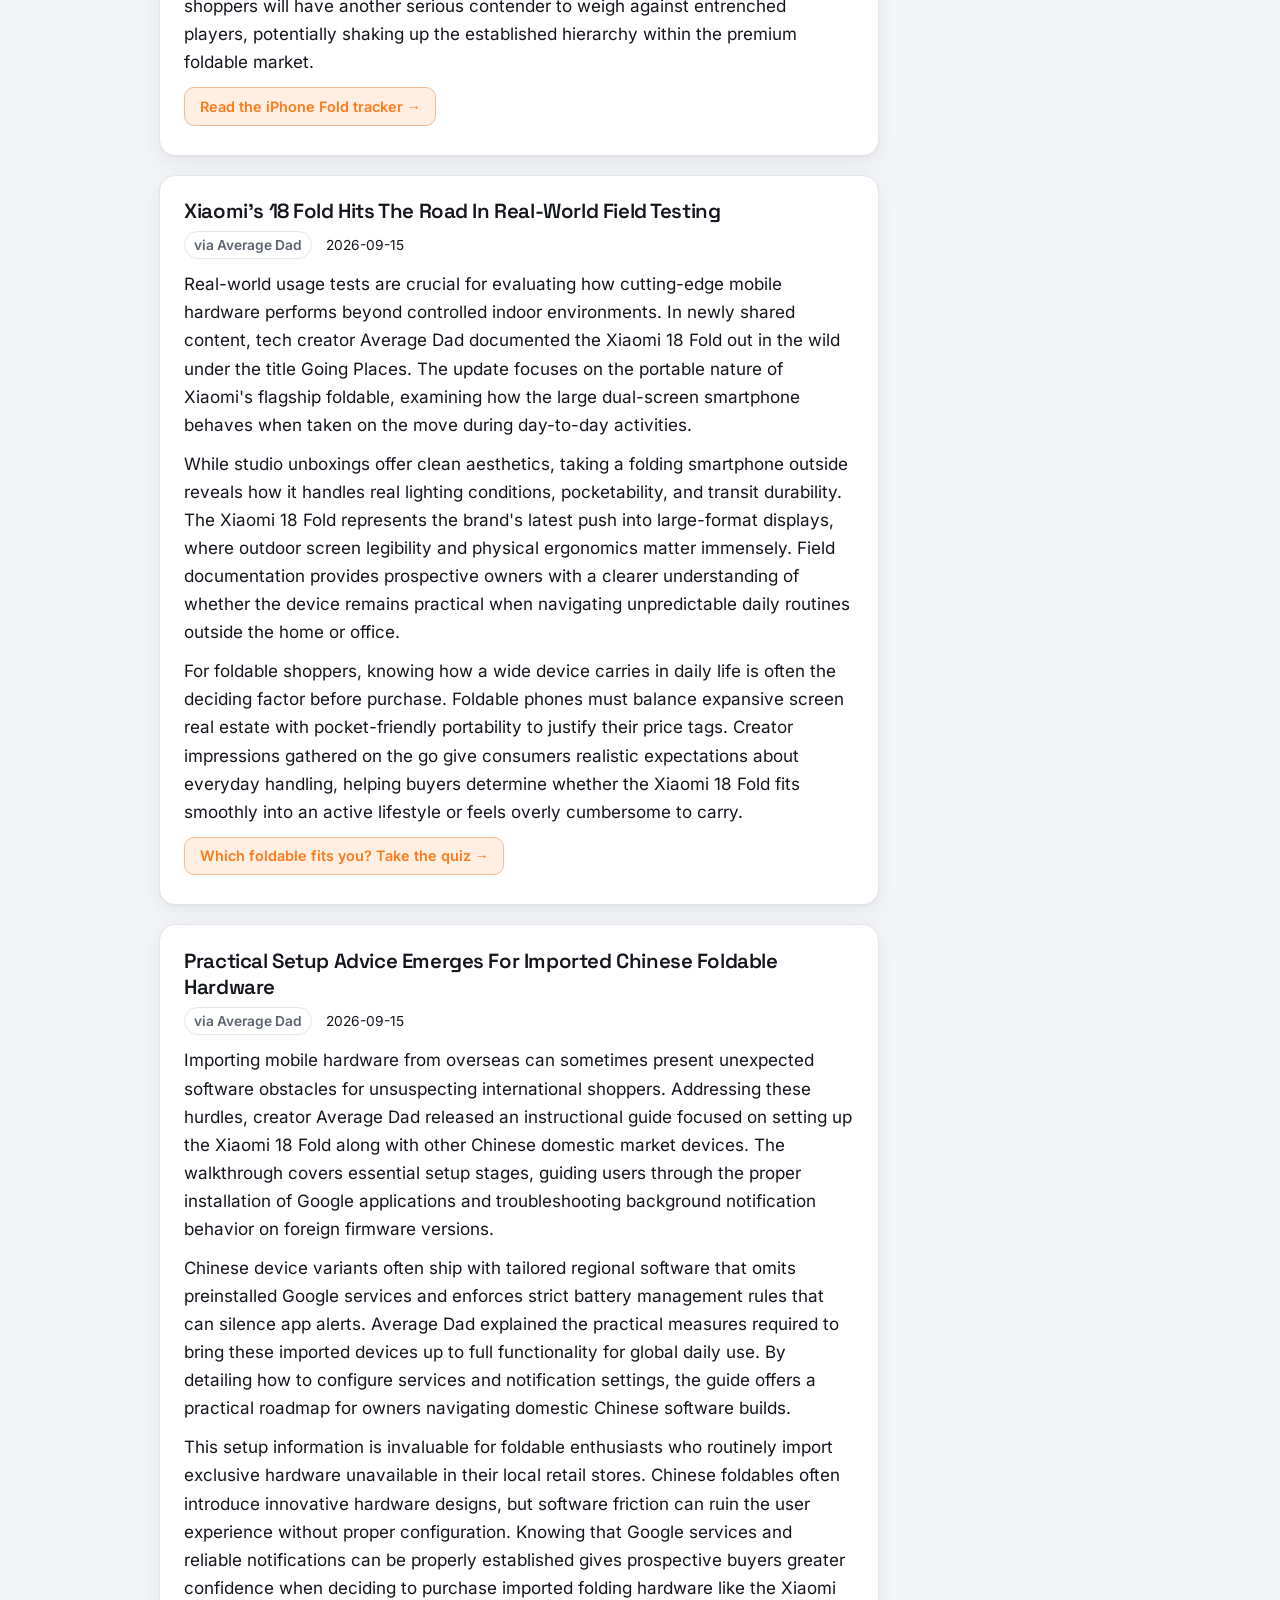
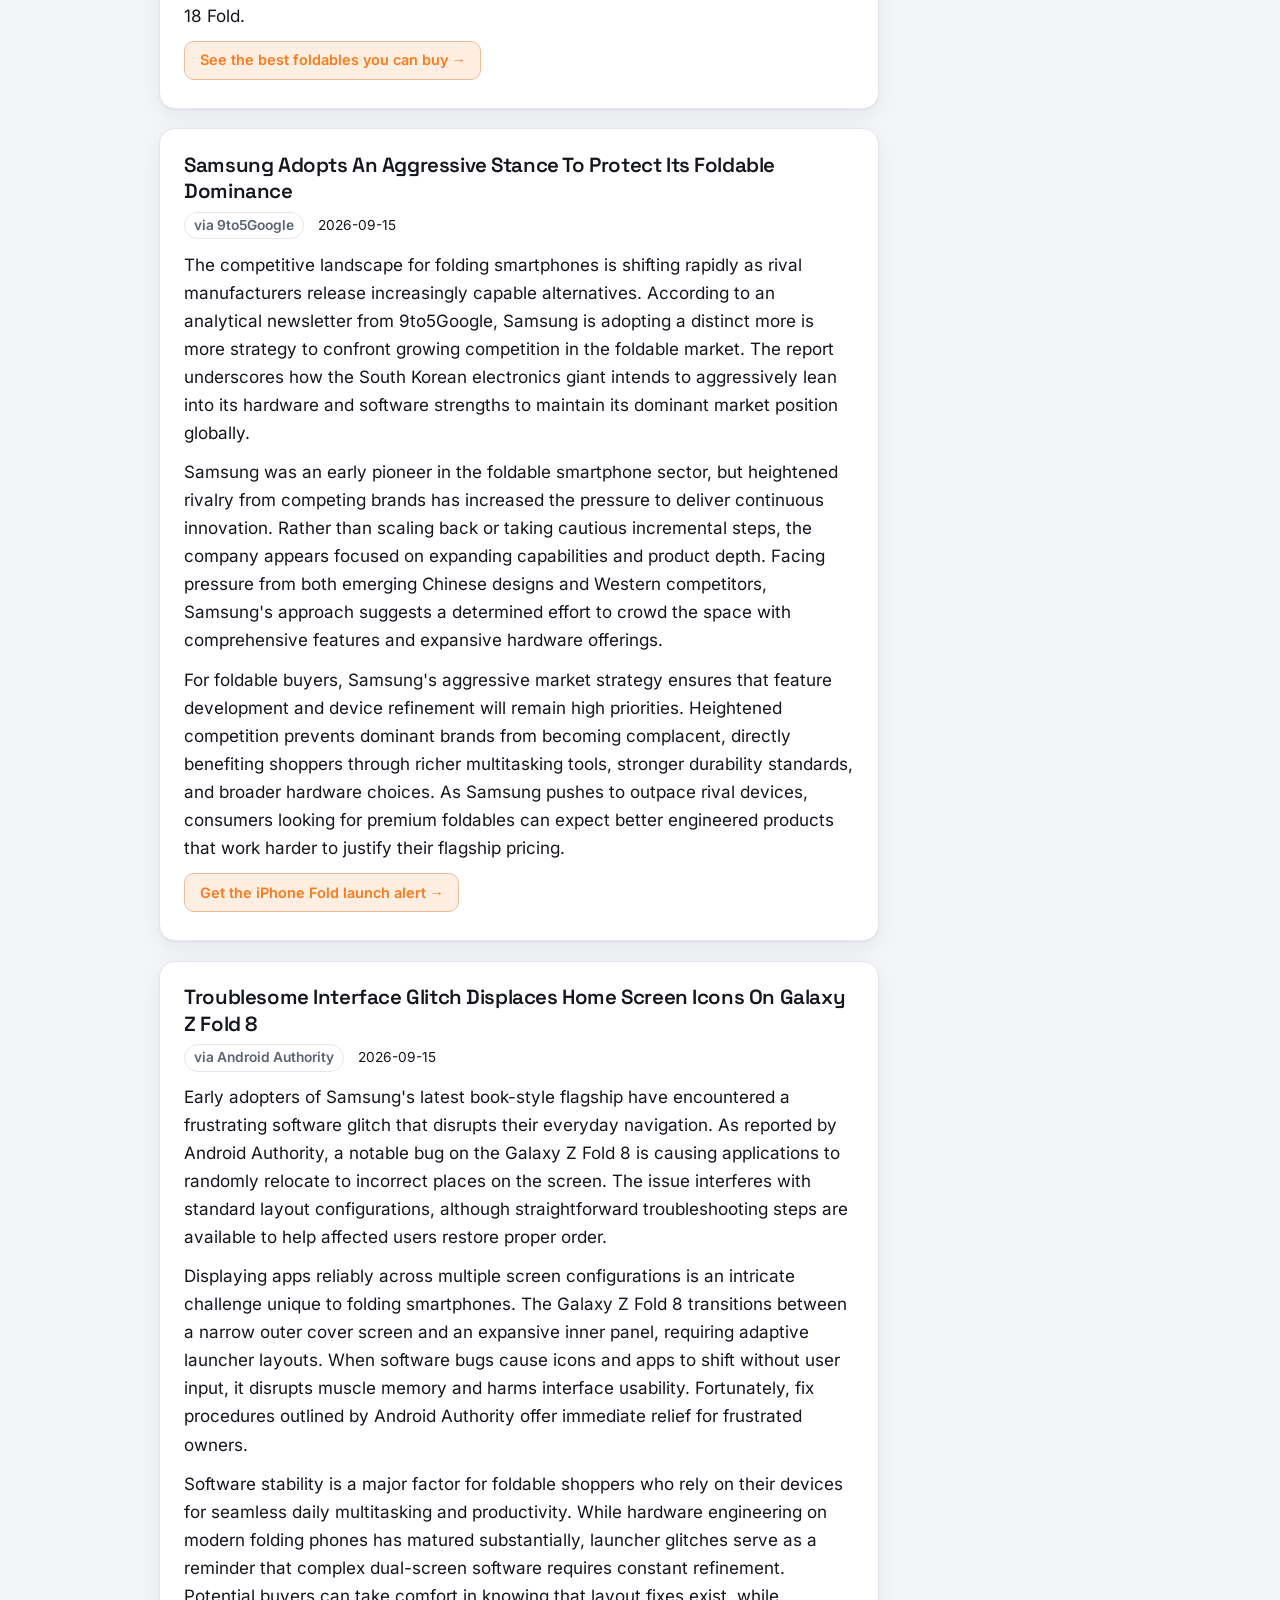
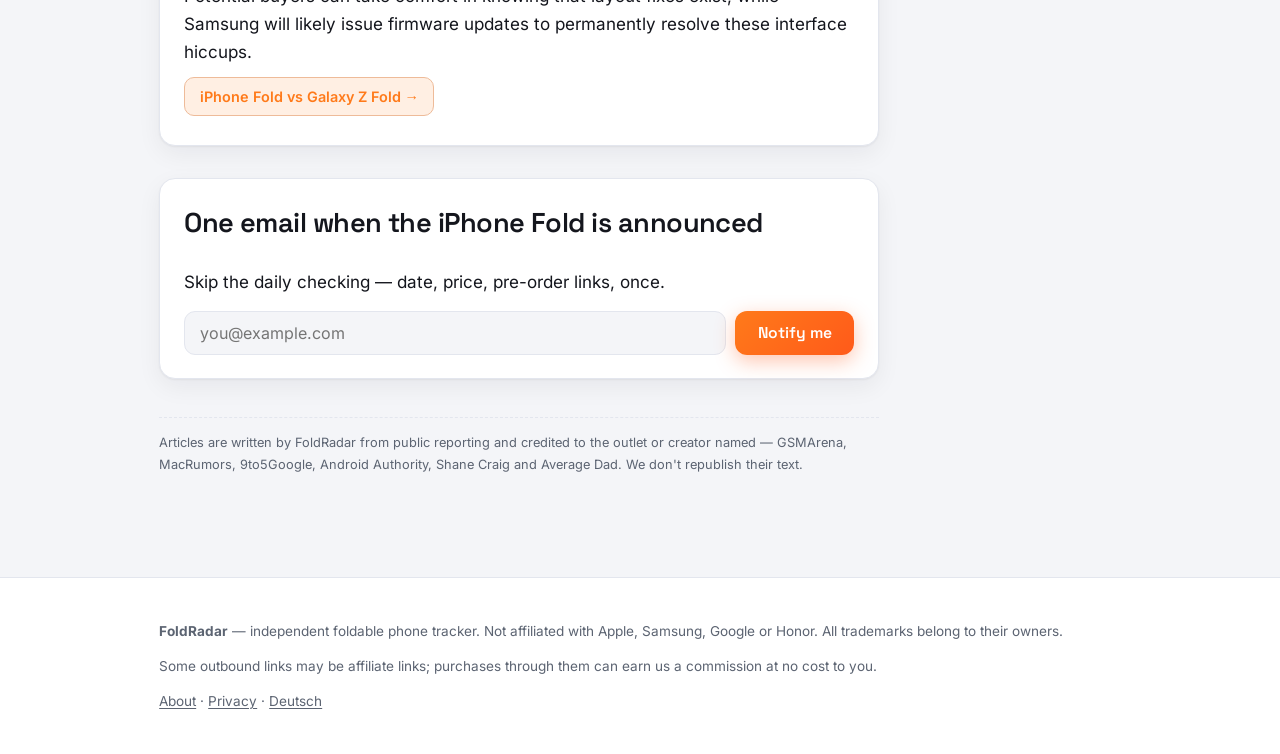
==== commit b7e0a389: "Daily news refresh 2026-09-17" ====
--- a/news.html
+++ b/news.html
@@ -4,7 +4,7 @@
 <meta charset="utf-8">
 <meta name="viewport" content="width=device-width, initial-scale=1">
 <title>Foldable News Today — Daily Articles | FoldRadar</title>
-<meta name="description" content="Today's foldable phone news as full articles in FoldRadar's words: iPhone Fold rumors, Galaxy Z Fold and Razr coverage, credited to the source. Updated September 16, 2026.">
+<meta name="description" content="Today's foldable phone news as full articles in FoldRadar's words: iPhone Fold rumors, Galaxy Z Fold and Razr coverage, credited to the source. Updated September 17, 2026.">
 <link rel="canonical" href="https://foldradar.com/news">
 <meta name="robots" content="max-image-preview:large, max-snippet:-1, max-video-preview:-1">
 <meta property="og:site_name" content="FoldRadar">
@@ -560,7 +560,7 @@
       "name": "Foldable news today — daily articles",
       "url": "https://foldradar.com/news",
       "mainEntityOfPage": "https://foldradar.com/news",
-      "dateModified": "2026-09-16",
+      "dateModified": "2026-09-17",
       "inLanguage": "en",
       "publisher": {
         "@id": "https://foldradar.com/#org"
@@ -574,12 +574,38 @@
             "position": 1,
             "item": {
               "@type": "NewsArticle",
-              "headline": "Expanding Google Software Perks to More Android Foldables",
-              "description": "Google has introduced a standout feature called Rambler alongside the Pixel 11 lineup, but users might not need Google hardware to experience it. In a recent video guide, tech creator Shane Craig demo",
+              "headline": "Apple's Reveal Gives Samsung A Welcome Lift In Domestic Foldable Sales",
+              "description": "Samsung has seen an immediate lift in domestic foldable shipments following Apple's recent hardware showcase. According to a report from GSMArena citing Korean publication The Chosun, sales of the Gal",
               "url": "https://foldradar.com/news#s1",
               "mainEntityOfPage": "https://foldradar.com/news#s1",
+              "datePublished": "2026-09-17",
+              "dateModified": "2026-09-17",
+              "articleSection": "Foldable phones",
+              "inLanguage": "en",
+              "image": "https://foldradar.com/og/news.png",
+              "author": {
+                "@id": "https://foldradar.com/#org"
+              },
+              "publisher": {
+                "@id": "https://foldradar.com/#org"
+              },
+              "sourceOrganization": {
+                "@type": "Organization",
+                "name": "GSMArena"
+              }
+            }
+          },
+          {
+            "@type": "ListItem",
+            "position": 2,
+            "item": {
+              "@type": "NewsArticle",
+              "headline": "Pixel Feature Port Lets Other Android Devices Run Google's Rambler",
+              "description": "Google has introduced a notable new software capability alongside its latest hardware, but other device owners might not be left out in the cold. In his latest video, Shane Craig demonstrated how user",
+              "url": "https://foldradar.com/news#s2",
+              "mainEntityOfPage": "https://foldradar.com/news#s2",
               "datePublished": "2026-09-16",
-              "dateModified": "2026-09-16",
+              "dateModified": "2026-09-17",
               "articleSection": "Foldable phones",
               "inLanguage": "en",
               "image": "https://foldradar.com/og/news.png",
@@ -597,41 +623,15 @@
           },
           {
             "@type": "ListItem",
-            "position": 2,
-            "item": {
-              "@type": "NewsArticle",
-              "headline": "Fresh Look at Google Foldable Flagship Emerges Online",
-              "description": "Google continues expanding its hardware ambitions with its foldable lineup, drawing close scrutiny from reviewers and tech enthusiasts across the mobile landscape. Tech creator Average Dad recently hi",
-              "url": "https://foldradar.com/news#s2",
-              "mainEntityOfPage": "https://foldradar.com/news#s2",
-              "datePublished": "2026-09-16",
-              "dateModified": "2026-09-16",
-              "articleSection": "Foldable phones",
-              "inLanguage": "en",
-              "image": "https://foldradar.com/og/news.png",
-              "author": {
-                "@id": "https://foldradar.com/#org"
-              },
-              "publisher": {
-                "@id": "https://foldradar.com/#org"
-              },
-              "sourceOrganization": {
-                "@type": "Organization",
-                "name": "Average Dad"
-              }
-            }
-          },
-          {
-            "@type": "ListItem",
             "position": 3,
             "item": {
               "@type": "NewsArticle",
-              "headline": "Xiaomi Latest Book-Style Foldable Gets First Studio Unboxing",
-              "description": "Unboxing videos provide the first unfiltered glimpse at newly launched devices, revealing retail packaging, bundled accessories, and physical build quality right out of the box. In a recent studio sho",
+              "headline": "Google's Latest Foldable Flagship Steps Into The YouTube Spotlight",
+              "description": "Community attention around Google's hardware lineup continues to gain momentum as more creators examine the company's latest book-style device. In a recent video update, popular tech creator Average D",
               "url": "https://foldradar.com/news#s3",
               "mainEntityOfPage": "https://foldradar.com/news#s3",
               "datePublished": "2026-09-16",
-              "dateModified": "2026-09-16",
+              "dateModified": "2026-09-17",
               "articleSection": "Foldable phones",
               "inLanguage": "en",
               "image": "https://foldradar.com/og/news.png",
@@ -652,12 +652,38 @@
             "position": 4,
             "item": {
               "@type": "NewsArticle",
-              "headline": "Major Discounts Slash Prices on Leading Foldables and Accessories",
-              "description": "Foldable smartphones often command steep launch prices, making seasonal sales events the ideal opportunity for buyers looking to upgrade affordably. According to retail tracking from 9to5Google, early",
+              "headline": "Xiaomi's Next Book-Style Foldable Receives Its First Unboxing Look",
+              "description": "Enthusiast curiosity has surged as fresh hands-on impressions of Xiaomi's latest folding hardware begin to surface online. In a newly published studio showcase, tech creator Average Dad delivered what",
               "url": "https://foldradar.com/news#s4",
               "mainEntityOfPage": "https://foldradar.com/news#s4",
               "datePublished": "2026-09-16",
-              "dateModified": "2026-09-16",
+              "dateModified": "2026-09-17",
+              "articleSection": "Foldable phones",
+              "inLanguage": "en",
+              "image": "https://foldradar.com/og/news.png",
+              "author": {
+                "@id": "https://foldradar.com/#org"
+              },
+              "publisher": {
+                "@id": "https://foldradar.com/#org"
+              },
+              "sourceOrganization": {
+                "@type": "Organization",
+                "name": "Average Dad"
+              }
+            }
+          },
+          {
+            "@type": "ListItem",
+            "position": 5,
+            "item": {
+              "@type": "NewsArticle",
+              "headline": "Autumn Discounts Slash Prices Across Popular Google And Samsung Foldables",
+              "description": "Discounts on premier folding devices have arrived earlier than usual this season, providing welcome relief for budget-conscious mobile enthusiasts. According to a sales roundup from 9to5Google, curren",
+              "url": "https://foldradar.com/news#s5",
+              "mainEntityOfPage": "https://foldradar.com/news#s5",
+              "datePublished": "2026-09-16",
+              "dateModified": "2026-09-17",
               "articleSection": "Foldable phones",
               "inLanguage": "en",
               "image": "https://foldradar.com/og/news.png",
@@ -675,15 +701,15 @@
           },
           {
             "@type": "ListItem",
-            "position": 5,
+            "position": 6,
             "item": {
               "@type": "NewsArticle",
-              "headline": "Motorola Wide Form-Factor Folding Smartphone Reportedly on the Way",
-              "description": "Motorola has established a strong presence in the flip phone market with its Razr series, but rumors suggest a broader form factor might soon arrive. In his latest video, creator Shane Craig indicated",
-              "url": "https://foldradar.com/news#s5",
-              "mainEntityOfPage": "https://foldradar.com/news#s5",
+              "headline": "Motorola's Book-Style Razr Appears Poised For An Impending Release",
+              "description": "Motorola appears ready to expand its folding footprint into new territory in the near future. According to tech commentator Shane Craig in a recent video analysis, the launch of a wide Razr foldable d",
+              "url": "https://foldradar.com/news#s6",
+              "mainEntityOfPage": "https://foldradar.com/news#s6",
               "datePublished": "2026-09-15",
-              "dateModified": "2026-09-16",
+              "dateModified": "2026-09-17",
               "articleSection": "Foldable phones",
               "inLanguage": "en",
               "image": "https://foldradar.com/og/news.png",
@@ -701,41 +727,15 @@
           },
           {
             "@type": "ListItem",
-            "position": 6,
-            "item": {
-              "@type": "NewsArticle",
-              "headline": "Testing the Xiaomi 18 Fold in Real-World Scenarios",
-              "description": "Evaluating a foldable phone requires moving beyond controlled studio environments to see how the hinge, battery, and displays handle daily portable routines. Tech creator Average Dad recently took the",
-              "url": "https://foldradar.com/news#s6",
-              "mainEntityOfPage": "https://foldradar.com/news#s6",
-              "datePublished": "2026-09-15",
-              "dateModified": "2026-09-16",
-              "articleSection": "Foldable phones",
-              "inLanguage": "en",
-              "image": "https://foldradar.com/og/news.png",
-              "author": {
-                "@id": "https://foldradar.com/#org"
-              },
-              "publisher": {
-                "@id": "https://foldradar.com/#org"
-              },
-              "sourceOrganization": {
-                "@type": "Organization",
-                "name": "Average Dad"
-              }
-            }
-          },
-          {
-            "@type": "ListItem",
             "position": 7,
             "item": {
               "@type": "NewsArticle",
-              "headline": "Essential Steps for Configuring Imported Chinese Foldable Phones",
-              "description": "Importing foldable smartphones from China allows enthusiasts to access cutting-edge hardware designs before official global releases, but initial configuration often poses technical hurdles. In a rece",
+              "headline": "Xiaomi's 18 Fold Hits The Road In Real-World Field Testing",
+              "description": "Real-world usage tests are crucial for evaluating how cutting-edge mobile hardware performs beyond controlled indoor environments. In newly shared content, tech creator Average Dad documented the Xiao",
               "url": "https://foldradar.com/news#s7",
               "mainEntityOfPage": "https://foldradar.com/news#s7",
               "datePublished": "2026-09-15",
-              "dateModified": "2026-09-16",
+              "dateModified": "2026-09-17",
               "articleSection": "Foldable phones",
               "inLanguage": "en",
               "image": "https://foldradar.com/og/news.png",
@@ -756,12 +756,38 @@
             "position": 8,
             "item": {
               "@type": "NewsArticle",
-              "headline": "Samsung Adopts Broader Strategy to Defend Its Foldable Dominance",
-              "description": "The foldable smartphone landscape has grown increasingly crowded, pushing pioneer brands to rethink how they defend their market dominance against newer rivals. According to commentary from 9to5Google",
+              "headline": "Practical Setup Advice Emerges For Imported Chinese Foldable Hardware",
+              "description": "Importing mobile hardware from overseas can sometimes present unexpected software obstacles for unsuspecting international shoppers. Addressing these hurdles, creator Average Dad released an instructi",
               "url": "https://foldradar.com/news#s8",
               "mainEntityOfPage": "https://foldradar.com/news#s8",
               "datePublished": "2026-09-15",
-              "dateModified": "2026-09-16",
+              "dateModified": "2026-09-17",
+              "articleSection": "Foldable phones",
+              "inLanguage": "en",
+              "image": "https://foldradar.com/og/news.png",
+              "author": {
+                "@id": "https://foldradar.com/#org"
+              },
+              "publisher": {
+                "@id": "https://foldradar.com/#org"
+              },
+              "sourceOrganization": {
+                "@type": "Organization",
+                "name": "Average Dad"
+              }
+            }
+          },
+          {
+            "@type": "ListItem",
+            "position": 9,
+            "item": {
+              "@type": "NewsArticle",
+              "headline": "Samsung Adopts An Aggressive Stance To Protect Its Foldable Dominance",
+              "description": "The competitive landscape for folding smartphones is shifting rapidly as rival manufacturers release increasingly capable alternatives. According to an analytical newsletter from 9to5Google, Samsung i",
+              "url": "https://foldradar.com/news#s9",
+              "mainEntityOfPage": "https://foldradar.com/news#s9",
+              "datePublished": "2026-09-15",
+              "dateModified": "2026-09-17",
               "articleSection": "Foldable phones",
               "inLanguage": "en",
               "image": "https://foldradar.com/og/news.png",
@@ -779,41 +805,15 @@
           },
           {
             "@type": "ListItem",
-            "position": 9,
-            "item": {
-              "@type": "NewsArticle",
-              "headline": "Galaxy Z Fold 8 Layout Bug Shuffles Apps Across Displays",
-              "description": "Software glitches can be particularly disruptive on foldable smartphones where interfaces must adapt smoothly between cover and inner screens. A recent report from Android Authority reveals that a Gal",
-              "url": "https://foldradar.com/news#s9",
-              "mainEntityOfPage": "https://foldradar.com/news#s9",
-              "datePublished": "2026-09-15",
-              "dateModified": "2026-09-16",
-              "articleSection": "Foldable phones",
-              "inLanguage": "en",
-              "image": "https://foldradar.com/og/news.png",
-              "author": {
-                "@id": "https://foldradar.com/#org"
-              },
-              "publisher": {
-                "@id": "https://foldradar.com/#org"
-              },
-              "sourceOrganization": {
-                "@type": "Organization",
-                "name": "Android Authority"
-              }
-            }
-          },
-          {
-            "@type": "ListItem",
             "position": 10,
             "item": {
               "@type": "NewsArticle",
-              "headline": "Cross-Platform Music Utility Solves Link Headaches on Multitasking Screens",
-              "description": "Sharing streaming music links between friends often leads to playback friction when recipients subscribe to a different service than the sender. According to coverage from Android Authority, a utility",
+              "headline": "Troublesome Interface Glitch Displaces Home Screen Icons On Galaxy Z Fold 8",
+              "description": "Early adopters of Samsung's latest book-style flagship have encountered a frustrating software glitch that disrupts their everyday navigation. As reported by Android Authority, a notable bug on the Ga",
               "url": "https://foldradar.com/news#s10",
               "mainEntityOfPage": "https://foldradar.com/news#s10",
               "datePublished": "2026-09-15",
-              "dateModified": "2026-09-16",
+              "dateModified": "2026-09-17",
               "articleSection": "Foldable phones",
               "inLanguage": "en",
               "image": "https://foldradar.com/og/news.png",
@@ -851,88 +851,88 @@
 <main>
   <p class="crumbs"><a href="/">FoldRadar</a> › News</p>
   <h1>Foldable news today</h1>
-  <p class="updated">Auto-updated daily · Last refresh: September 16, 2026</p>
+  <p class="updated">Auto-updated daily · Last refresh: September 17, 2026</p>
   <p class="lead">The day's foldable stories — iPhone Fold, Galaxy Z Fold, Razr and everything with a hinge — written up in full by FoldRadar and credited to the reporters and creators who broke them.</p>
 
   <div class="newsfeed">
     <article class="newsart" id="s1">
-      <h2>Expanding Google Software Perks to More Android Foldables</h2>
-      <p class="digest-meta"><span class="via">via Shane Craig</span><span class="feedmeta">2026-09-16</span></p>
-      <p>Google has introduced a standout feature called Rambler alongside the Pixel 11 lineup, but users might not need Google hardware to experience it. In a recent video guide, tech creator Shane Craig demonstrated how the software tool can be installed across almost any modern Android phone. The walkthrough shows that standard Android devices can tap into this headline capability without waiting for official third-party platform rollouts.</p>
-      <p>Software exclusivity often drives interest in flagship devices, yet community workarounds routinely break down those barriers for enthusiasts. The ability to port Rambler gives smartphone owners access to an experience initially tied to Google release cycles. While sideloading tools outside official app storefronts requires user care, the straightforward setup highlights how versatile Android remains when adapting specialized features across different hardware implementations and custom interfaces.</p>
-      <p>For foldable phone enthusiasts, getting access to novel software tools without switching handsets is a major advantage. Large inner displays benefit significantly from advanced multitasking utilities and smart software additions originally designed for newer Google flagships. Owners of book-style or clamshell foldables can experiment with these tools on their expansive screens, testing modern functionality without having to upgrade their existing foldable hardware just for a single software feature.</p>
+      <h2>Apple&#x27;s Reveal Gives Samsung A Welcome Lift In Domestic Foldable Sales</h2>
+      <p class="digest-meta"><span class="via">via GSMArena</span><span class="feedmeta">2026-09-17</span></p>
+      <p>Samsung has seen an immediate lift in domestic foldable shipments following Apple&#x27;s recent hardware showcase. According to a report from GSMArena citing Korean publication The Chosun, sales of the Galaxy Z Fold 8 climbed by roughly ten percent on a week-to-week basis in South Korea. The sudden jump occurred right after Apple officially unveiled the iPhone Duo, prompting local consumers to finalize their smartphone purchasing choices.</p>
+      <p>Market observers point out that many prospective buyers had deliberately held off on upgrading while waiting to see what Apple would announce. When the iPhone Duo was revealed with a late October launch window, some shoppers opted for immediate gratification. Samsung&#x27;s wide-format foldable is already sitting on retail shelves today, giving it an undeniable logistical advantage over Apple&#x27;s delayed debut, though analysts caution that availability alone does not explain everything.</p>
+      <p>For shoppers in the market for a new book-style foldable, this dynamic shows how release timing influences hardware decisions. Waiting weeks for an unreleased device can be frustrating, especially when capable alternative flagships are readily available to purchase immediately. As rivalry intensifies between Samsung and Apple, foldable enthusiasts stand to gain from sharper competitive pressure and quicker product cycles as both manufacturers fight to capture undecided premium smartphone consumers.</p>
       <p><a class="buylink" href="/iphone-fold">Read the iPhone Fold tracker →</a></p>
     </article>
     <article class="newsart" id="s2">
-      <h2>Fresh Look at Google Foldable Flagship Emerges Online</h2>
-      <p class="digest-meta"><span class="via">via Average Dad</span><span class="feedmeta">2026-09-16</span></p>
-      <p>Google continues expanding its hardware ambitions with its foldable lineup, drawing close scrutiny from reviewers and tech enthusiasts across the mobile landscape. Tech creator Average Dad recently highlighted the Google Pixel 11 Pro Fold in a new video presentation, turning attention toward the tech giant&#x27;s premium folding hardware. The focus centers on how Google balances its clean software vision with the physical demands of complex folding mechanics.</p>
-      <p>The foldable market has matured into an intensely competitive space where hardware durability, hinge engineering, and display quality matter as much as operating system polish. Google entered the category with a distinct passport-style footprint before refining its dimensions and camera modules in subsequent generations. Spotlighting the device allows potential owners to examine how the hardware feels in daily scenarios, providing practical impressions beyond corporate press releases.</p>
-      <p>For foldable shoppers, keeping tabs on Google hardware is crucial when weighing alternatives to rival manufacturers. The brand stands out by offering deeply integrated Android features, reliable update support, and specialized camera processing tailored to dual-screen workflows. Real-world demonstrations help prospective buyers decide whether Google folding design fits their daily productivity and media needs better than conventional glass slabs or alternative folding devices currently on retail shelves.</p>
+      <h2>Pixel Feature Port Lets Other Android Devices Run Google&#x27;s Rambler</h2>
+      <p class="digest-meta"><span class="via">via Shane Craig</span><span class="feedmeta">2026-09-16</span></p>
+      <p>Google has introduced a notable new software capability alongside its latest hardware, but other device owners might not be left out in the cold. In his latest video, Shane Craig demonstrated how users can install Rambler across a wide variety of Android smartphones. The creator highlighted this specific utility as the standout feature of the new Pixel 11 lineup, showcasing broad installation possibilities for curious mobile enthusiasts.</p>
+      <p>Software exclusivity has historically been one of Google&#x27;s primary tactics to lure consumers toward its first-party Pixel hardware ecosystem. However, mobile enthusiasts frequently search for reliable workarounds to port standout functionalities onto alternative hardware. By walking viewers through the setup procedure, Craig showed that Rambler is not strictly trapped on Google&#x27;s newest release, giving owners of diverse devices an accessible pathway to experiment with the fresh software experience.</p>
+      <p>This development offers great utility for foldable owners who do not carry Google&#x27;s specific hardware but still crave its modern software features. Running specialized Google tools across book-style or clamshell displays can breathe new life into existing hardware without requiring a full device upgrade. Foldable buyers can enjoy the physical benefits of their chosen form factor while retaining access to some of the most compelling software functions arriving on modern flagships.</p>
       <p><a class="buylink" href="/which-foldable">Which foldable fits you? Take the quiz →</a></p>
     </article>
     <article class="newsart" id="s3">
-      <h2>Xiaomi Latest Book-Style Foldable Gets First Studio Unboxing</h2>
+      <h2>Google&#x27;s Latest Foldable Flagship Steps Into The YouTube Spotlight</h2>
       <p class="digest-meta"><span class="via">via Average Dad</span><span class="feedmeta">2026-09-16</span></p>
-      <p>Unboxing videos provide the first unfiltered glimpse at newly launched devices, revealing retail packaging, bundled accessories, and physical build quality right out of the box. In a recent studio showcase, tech channel Average Dad shared the first ever unboxing of the Xiaomi 18 Fold. The early look brings immediate attention to Xiaomi&#x27;s ambitious hardware engineering as the device makes its physical debut in front of the camera.</p>
-      <p>The presentation captures the unboxing process, offering a close look at the handset&#x27;s folding form factor and overall exterior presentation. Xiaomi has steadily refined its folding smartphone portfolio over several generations, focusing on slim chassis designs, minimal screen creases, and robust hinge mechanisms. Getting an early look at the retail hardware provides valuable context about how the manufacturer packages its flagship foldable for global and regional consumers.</p>
-      <p>For foldable enthusiasts, seeing the Xiaomi 18 Fold unboxed provides critical visual context that marketing materials rarely convey accurately. Shoppers can observe the exact proportions, finish materials, and retail accessories included before making an import decision. As the global foldable market expands with diverse form factors, these hands-on unveilings help buyers evaluate whether Xiaomi latest folding engineering warrants space in their pockets over better-known domestic alternatives.</p>
+      <p>Community attention around Google&#x27;s hardware lineup continues to gain momentum as more creators examine the company&#x27;s latest book-style device. In a recent video update, popular tech creator Average Dad turned his attention toward the Google Pixel 11 Pro Fold. The channel&#x27;s ongoing focus highlights rising creator interest in Google&#x27;s premium foldable entry, giving audiences a fresh look at how the device is presented to real-world consumers.</p>
+      <p>Google has steadily worked to refine its folding lineup, targeting power users who want larger inner screens paired with clean software experiences. Enthusiast channels frequently track these flagships to see how they perform beyond standard marketing claims and polished spec sheets. By dedicating standalone coverage to the Pixel 11 Pro Fold, creator Average Dad contributes to the broader technical discussion surrounding Google&#x27;s current design direction and overall hardware maturity in this category.</p>
+      <p>Prospective foldable buyers rely heavily on independent creator coverage when deciding whether to commit to an expensive folding flagship. Watching practical evaluations provides crucial context regarding everyday usability, physical dimensions, and form factor balance. As Google battles established players in the expanding foldable market, continuous community scrutiny helps shoppers determine if the Pixel 11 Pro Fold delivers enough real-world value to justify choosing it over rival folding devices.</p>
       <p><a class="buylink" href="/best-foldable-phones">See the best foldables you can buy →</a></p>
     </article>
     <article class="newsart" id="s4">
-      <h2>Major Discounts Slash Prices on Leading Foldables and Accessories</h2>
-      <p class="digest-meta"><span class="via">via 9to5Google</span><span class="feedmeta">2026-09-16</span></p>
-      <p>Foldable smartphones often command steep launch prices, making seasonal sales events the ideal opportunity for buyers looking to upgrade affordably. According to retail tracking from 9to5Google, early fall Prime Day sales on Amazon have delivered substantial discounts across several premium devices. The price cuts feature Google Pixel 11 Pro Fold hitting fresh Amazon all-time lows alongside steep savings on Samsung Galaxy Z Fold 8 hardware.</p>
-      <p>The promotional event slashes costs across multiple product tiers, offering up to one hundred twenty dollars off new Pixel 11 Pro Fold units. Shoppers willing to purchase open-box inventory can find savings exceeding three hundred twenty dollars on the Google foldable. Meanwhile, Samsung most affordable Galaxy Z Fold 8 is marked down by as much as three hundred eighty-two dollars, alongside companion discounts on the Pixel Watch 5.</p>
-      <p>For prospective foldable owners, price drops of this magnitude significantly lower the barrier to entry for top-tier dual-screen devices. Folding phones routinely carry premium retail tags near two thousand dollars, which keeps many interested shoppers on the fence. Finding substantial discounts on both Google and Samsung flagship foldables gives consumers a rare chance to purchase high-end productivity hardware without paying full original launch prices.</p>
+      <h2>Xiaomi&#x27;s Next Book-Style Foldable Receives Its First Unboxing Look</h2>
+      <p class="digest-meta"><span class="via">via Average Dad</span><span class="feedmeta">2026-09-16</span></p>
+      <p>Enthusiast curiosity has surged as fresh hands-on impressions of Xiaomi&#x27;s latest folding hardware begin to surface online. In a newly published studio showcase, tech creator Average Dad delivered what is described as the first unboxing of the Xiaomi 18 Fold. The video gives audiences an early visual inspection of the device out of its packaging, highlighting strong initial excitement surrounding the company&#x27;s newest large-screen foldable model.</p>
+      <p>Unboxing videos serve as a vital first milestone for any newly emerging foldable smartphone, capturing physical packaging, included accessories, and initial manufacturing impressions. The creator voiced noticeable enthusiasm upon unboxing the device in the studio, emphasizing the premium nature of the hardware. With competition in the folding segment intensifying globally, early looks provide an essential visual baseline for how Xiaomi packages and presents its premier folding smartphone hardware.</p>
+      <p>For buyers tracking foldable hardware, initial unboxings provide vital early clues regarding industrial design, hinge presentation, and overall build quality. Seeing a device handled directly in studio conditions helps prospective shoppers gauge whether Xiaomi&#x27;s engineering holds up against rival flagships. Even before extensive testing arrives, these early glimpses help foldable enthusiasts decide if importing or ordering the Xiaomi 18 Fold warrants serious consideration for their daily technological needs.</p>
       <p><a class="buylink" href="/news#launch-alert">Get the iPhone Fold launch alert →</a></p>
     </article>
     <article class="newsart" id="s5">
-      <h2>Motorola Wide Form-Factor Folding Smartphone Reportedly on the Way</h2>
-      <p class="digest-meta"><span class="via">via Shane Craig</span><span class="feedmeta">2026-09-15</span></p>
-      <p>Motorola has established a strong presence in the flip phone market with its Razr series, but rumors suggest a broader form factor might soon arrive. In his latest video, creator Shane Craig indicated that a wide Razr fold device appears imminent. The report points toward a potential expansion of Motorola foldable portfolio beyond traditional vertical clamshells into wider, book-style folding territory.</p>
-      <p>While Motorola revived the iconic Razr branding specifically around compact clamshell designs, consumer interest in expansive inner displays has grown steadily worldwide. Competitors have experimented with diverse aspect ratios, balancing narrow cover screens against wider front panels that resemble standard smartphones when closed. Introducing a wider Razr model could allow Motorola to deliver a tablet-like inner canvas while maintaining an approachable cover screen experience for everyday single-handed typing.</p>
-      <p>For foldable buyers, a wide Razr entry would inject welcome competition into the book-style segment dominated by Samsung and Google. Motorola is widely recognized for clean software optimizations and practical external display functionality on its flip devices. Bringing those software strengths to a broader folding canvas gives productivity-focused consumers another compelling option when shopping for devices designed for split-screen multitasking, media consumption, and digital notebook duties.</p>
+      <h2>Autumn Discounts Slash Prices Across Popular Google And Samsung Foldables</h2>
+      <p class="digest-meta"><span class="via">via 9to5Google</span><span class="feedmeta">2026-09-16</span></p>
+      <p>Discounts on premier folding devices have arrived earlier than usual this season, providing welcome relief for budget-conscious mobile enthusiasts. According to a sales roundup from 9to5Google, current Amazon deals include major price drops on notable Google and Samsung hardware. The Google Pixel 11 Pro Fold has reached Amazon all-time low pricing with discounts of up to 120 dollars, alongside open-box units discounted by over 320 dollars.</p>
+      <p>Samsung hardware is also featured prominently in the promotion, with the Galaxy Z Fold 8 receiving price cuts reaching up to 382 dollars. The promotional event extends beyond folding phones as well, featuring markdowns on the standard Pixel 11, the Lenovo Chromebook, and the Pixel Watch 5 at up to 100 dollars off. These promotional cuts represent some of the steepest cash discounts observed yet on this current generation of flagship hardware.</p>
+      <p>For prospective foldable buyers, price drops of this magnitude substantially lower the financial barrier to owning premium hardware. High MSRPs remain one of the biggest deterrents preventing standard smartphone users from switching to dual-screen folding designs. Whether you lean toward Google&#x27;s software experience or Samsung&#x27;s established hardware design, these substantial seasonal markdowns offer a far more accessible entry point into the modern book-style foldable landscape.</p>
       <p><a class="buylink" href="/iphone-fold-vs-galaxy-z-fold">iPhone Fold vs Galaxy Z Fold →</a></p>
     </article>
     <article class="newsart" id="s6">
-      <h2>Testing the Xiaomi 18 Fold in Real-World Scenarios</h2>
-      <p class="digest-meta"><span class="via">via Average Dad</span><span class="feedmeta">2026-09-15</span></p>
-      <p>Evaluating a foldable phone requires moving beyond controlled studio environments to see how the hinge, battery, and displays handle daily portable routines. Tech creator Average Dad recently took the Xiaomi 18 Fold on the road to document its performance in active use. The hands-on exploration focuses on taking the large-screen foldable out into public spaces to gauge its practical everyday utility.</p>
-      <p>Transitioning from indoor desks to outdoor environments highlights real-world factors like outdoor display legibility, hinge stability during movement, and pocket comfort throughout a busy day. Xiaomi book-style foldables aim to deliver expansive inner screens without adding unnecessary bulk to everyday carry. Testing the hardware during travel shows how well the dual-screen form factor manages navigation, quick messaging on cover screens, and impromptu multitasking on internal panels.</p>
-      <p>For potential buyers considering an imported flagship, real-world field testing offers essential insights that lab benchmarks cannot reproduce. Foldable devices present unique durability questions when exposed to outdoor settings, frequent pocketing, and changing lighting conditions. Observing how the Xiaomi 18 Fold behaves while going places helps interested consumers determine whether the device functions comfortably as an everyday companion rather than merely an impressive desk-bound gadget.</p>
+      <h2>Motorola&#x27;s Book-Style Razr Appears Poised For An Impending Release</h2>
+      <p class="digest-meta"><span class="via">via Shane Craig</span><span class="feedmeta">2026-09-15</span></p>
+      <p>Motorola appears ready to expand its folding footprint into new territory in the near future. According to tech commentator Shane Craig in a recent video analysis, the launch of a wide Razr foldable device now appears imminent. The potential move suggests Motorola is preparing to introduce a broader form factor to complement its existing lineup, signaling fresh ambitions to challenge dominant competitors in the dual-screen productivity sector.</p>
+      <p>Motorola has built strong recognition around its clamshell flip phones, but entering the wider book-style market would represent a major strategic evolution for the brand. A broader folding device requires specialized engineering, from hinge durability to customized wide-screen software multitasking. Craig highlighted indicators pointing toward a forthcoming debut, sparking anticipation among mobile followers who want to see how Motorola adapts its distinct design philosophy to an expansive folding canvas.</p>
+      <p>A wide Razr fold would bring welcome variety to consumers who feel limited by current book-style market options. Increased competition typically drives better pricing, improved hinge mechanics, and more aggressive software development across the entire segment. If Motorola successfully delivers a wide foldable soon, shoppers will have another serious contender to weigh against entrenched players, potentially shaking up the established hierarchy within the premium foldable market.</p>
       <p><a class="buylink" href="/iphone-fold">Read the iPhone Fold tracker →</a></p>
     </article>
     <article class="newsart" id="s7">
-      <h2>Essential Steps for Configuring Imported Chinese Foldable Phones</h2>
+      <h2>Xiaomi&#x27;s 18 Fold Hits The Road In Real-World Field Testing</h2>
       <p class="digest-meta"><span class="via">via Average Dad</span><span class="feedmeta">2026-09-15</span></p>
-      <p>Importing foldable smartphones from China allows enthusiasts to access cutting-edge hardware designs before official global releases, but initial configuration often poses technical hurdles. In a recent setup guide, creator Average Dad demonstrated how to configure the Xiaomi 18 Fold and other Chinese smartphones. The walkthrough details critical adjustments required to prepare imported devices for seamless daily use outside their domestic market.</p>
-      <p>Devices configured for the Chinese domestic market typically arrive without standard Google Mobile Services pre-installed, alongside aggressive background battery management policies that disrupt alerts. The guide walks viewers through installing essential Google apps and configuring app permission settings to ensure background notifications arrive promptly. Mastering these configuration steps helps users overcome common regional software barriers that often frustrate buyers of imported high-end folding hardware.</p>
-      <p>For foldable shoppers eyeing hardware outside their local markets, knowing how to properly set up imported devices is crucial. Many advanced folding designs remain exclusive to Asian markets or face delayed international launches. Understanding how to enable reliable notification delivery and core application support gives brave buyers the confidence to import premium devices like the Xiaomi 18 Fold without sacrificing their essential everyday smartphone workflow.</p>
+      <p>Real-world usage tests are crucial for evaluating how cutting-edge mobile hardware performs beyond controlled indoor environments. In newly shared content, tech creator Average Dad documented the Xiaomi 18 Fold out in the wild under the title Going Places. The update focuses on the portable nature of Xiaomi&#x27;s flagship foldable, examining how the large dual-screen smartphone behaves when taken on the move during day-to-day activities.</p>
+      <p>While studio unboxings offer clean aesthetics, taking a folding smartphone outside reveals how it handles real lighting conditions, pocketability, and transit durability. The Xiaomi 18 Fold represents the brand&#x27;s latest push into large-format displays, where outdoor screen legibility and physical ergonomics matter immensely. Field documentation provides prospective owners with a clearer understanding of whether the device remains practical when navigating unpredictable daily routines outside the home or office.</p>
+      <p>For foldable shoppers, knowing how a wide device carries in daily life is often the deciding factor before purchase. Foldable phones must balance expansive screen real estate with pocket-friendly portability to justify their price tags. Creator impressions gathered on the go give consumers realistic expectations about everyday handling, helping buyers determine whether the Xiaomi 18 Fold fits smoothly into an active lifestyle or feels overly cumbersome to carry.</p>
       <p><a class="buylink" href="/which-foldable">Which foldable fits you? Take the quiz →</a></p>
     </article>
     <article class="newsart" id="s8">
-      <h2>Samsung Adopts Broader Strategy to Defend Its Foldable Dominance</h2>
-      <p class="digest-meta"><span class="via">via 9to5Google</span><span class="feedmeta">2026-09-15</span></p>
-      <p>The foldable smartphone landscape has grown increasingly crowded, pushing pioneer brands to rethink how they defend their market dominance against newer rivals. According to commentary from 9to5Google, Samsung is leaning into a more is more approach to counter mounting competition across the folding sector. The strategy reflects an effort to maintain hardware leadership as alternative manufacturers release increasingly capable folding designs across global markets.</p>
-      <p>For several years, Samsung enjoyed undisputed supremacy in the foldable space with its Galaxy Z Fold and Flip lineups. However, aggressive hardware innovations from rivals featuring thinner chassis, larger cover displays, and competitive pricing have eroded that initial lead. To retain consumer attention, Samsung appears focused on packing maximum capabilities, broader ecosystem features, and comprehensive software support into its lineup to outpace aggressive competitor offerings.</p>
-      <p>For shoppers in the market for a foldable device, Samsung heightened focus on aggressive product value is welcome news. Increased competition forces established manufacturers to refine hinge durability, expand multitasking features, and deliver more robust hardware packages. As brands battle over market share, consumers ultimately benefit from accelerated innovation, better software refinement, and more versatile form factors designed to meet diverse productivity and entertainment demands.</p>
+      <h2>Practical Setup Advice Emerges For Imported Chinese Foldable Hardware</h2>
+      <p class="digest-meta"><span class="via">via Average Dad</span><span class="feedmeta">2026-09-15</span></p>
+      <p>Importing mobile hardware from overseas can sometimes present unexpected software obstacles for unsuspecting international shoppers. Addressing these hurdles, creator Average Dad released an instructional guide focused on setting up the Xiaomi 18 Fold along with other Chinese domestic market devices. The walkthrough covers essential setup stages, guiding users through the proper installation of Google applications and troubleshooting background notification behavior on foreign firmware versions.</p>
+      <p>Chinese device variants often ship with tailored regional software that omits preinstalled Google services and enforces strict battery management rules that can silence app alerts. Average Dad explained the practical measures required to bring these imported devices up to full functionality for global daily use. By detailing how to configure services and notification settings, the guide offers a practical roadmap for owners navigating domestic Chinese software builds.</p>
+      <p>This setup information is invaluable for foldable enthusiasts who routinely import exclusive hardware unavailable in their local retail stores. Chinese foldables often introduce innovative hardware designs, but software friction can ruin the user experience without proper configuration. Knowing that Google services and reliable notifications can be properly established gives prospective buyers greater confidence when deciding to purchase imported folding hardware like the Xiaomi 18 Fold.</p>
       <p><a class="buylink" href="/best-foldable-phones">See the best foldables you can buy →</a></p>
     </article>
     <article class="newsart" id="s9">
-      <h2>Galaxy Z Fold 8 Layout Bug Shuffles Apps Across Displays</h2>
-      <p class="digest-meta"><span class="via">via Android Authority</span><span class="feedmeta">2026-09-15</span></p>
-      <p>Software glitches can be particularly disruptive on foldable smartphones where interfaces must adapt smoothly between cover and inner screens. A recent report from Android Authority reveals that a Galaxy Z Fold 8 bug is causing application icons to randomly relocate across the interface. The publication highlights the issue alongside actionable troubleshooting steps to help affected users restore proper order to their home screens.</p>
-      <p>The glitch manifests as app shortcuts unexpectedly jumping into strange, unintended positions on the device home screen layouts. Because foldable phones maintain dual display setups with separate grid configurations for outer and inner panels, layout sync errors can create notable visual confusion. Fortunately, the problem can be addressed through user-accessible fixes, allowing owners to stabilize their icon arrangements without waiting for official over-the-air firmware updates.</p>
-      <p>For foldable users who rely heavily on personalized multitasking setups, home screen stability is vital for daily productivity. Foldable owners spend significant time curating specific app pairs and screen layouts tailored for rapid dual-screen operation. Having apps randomly jump out of place disrupts regular workflow, making reliable fixes essential knowledge for Galaxy Z Fold 8 owners seeking a seamless, headache-free software experience on their folding displays.</p>
+      <h2>Samsung Adopts An Aggressive Stance To Protect Its Foldable Dominance</h2>
+      <p class="digest-meta"><span class="via">via 9to5Google</span><span class="feedmeta">2026-09-15</span></p>
+      <p>The competitive landscape for folding smartphones is shifting rapidly as rival manufacturers release increasingly capable alternatives. According to an analytical newsletter from 9to5Google, Samsung is adopting a distinct more is more strategy to confront growing competition in the foldable market. The report underscores how the South Korean electronics giant intends to aggressively lean into its hardware and software strengths to maintain its dominant market position globally.</p>
+      <p>Samsung was an early pioneer in the foldable smartphone sector, but heightened rivalry from competing brands has increased the pressure to deliver continuous innovation. Rather than scaling back or taking cautious incremental steps, the company appears focused on expanding capabilities and product depth. Facing pressure from both emerging Chinese designs and Western competitors, Samsung&#x27;s approach suggests a determined effort to crowd the space with comprehensive features and expansive hardware offerings.</p>
+      <p>For foldable buyers, Samsung&#x27;s aggressive market strategy ensures that feature development and device refinement will remain high priorities. Heightened competition prevents dominant brands from becoming complacent, directly benefiting shoppers through richer multitasking tools, stronger durability standards, and broader hardware choices. As Samsung pushes to outpace rival devices, consumers looking for premium foldables can expect better engineered products that work harder to justify their flagship pricing.</p>
       <p><a class="buylink" href="/news#launch-alert">Get the iPhone Fold launch alert →</a></p>
     </article>
     <article class="newsart" id="s10">
-      <h2>Cross-Platform Music Utility Solves Link Headaches on Multitasking Screens</h2>
+      <h2>Troublesome Interface Glitch Displaces Home Screen Icons On Galaxy Z Fold 8</h2>
       <p class="digest-meta"><span class="via">via Android Authority</span><span class="feedmeta">2026-09-15</span></p>
-      <p>Sharing streaming music links between friends often leads to playback friction when recipients subscribe to a different service than the sender. According to coverage from Android Authority, a utility called SongFlip eliminates this mismatch by automatically translating Spotify links for YouTube Music subscribers without extra taps. The app aims to remove common group chat headaches associated with incompatible streaming platform URLs.</p>
-      <p>When users tap an incoming music link, streaming services typically attempt to open their own native applications or web players, causing inconvenience for non-subscribers. SongFlip bridges this gap in the background, converting shared track links directly into destination formats matching the user preferred player. By removing the need for manual copy-pasting and searching, the utility streamlines media sharing across different digital ecosystems effortlessly.</p>
-      <p>For foldable phone owners who frequently manage multiple chat windows and media apps simultaneously, seamless link opening enhances the overall multitasking experience. Folding devices excel at split-screen communications, where juggling group chats alongside background music playback is standard practice. Removing friction from shared media links ensures that foldable users can jump straight into listening without interrupting their split-screen workspaces or toggling between multiple app windows.</p>
+      <p>Early adopters of Samsung&#x27;s latest book-style flagship have encountered a frustrating software glitch that disrupts their everyday navigation. As reported by Android Authority, a notable bug on the Galaxy Z Fold 8 is causing applications to randomly relocate to incorrect places on the screen. The issue interferes with standard layout configurations, although straightforward troubleshooting steps are available to help affected users restore proper order.</p>
+      <p>Displaying apps reliably across multiple screen configurations is an intricate challenge unique to folding smartphones. The Galaxy Z Fold 8 transitions between a narrow outer cover screen and an expansive inner panel, requiring adaptive launcher layouts. When software bugs cause icons and apps to shift without user input, it disrupts muscle memory and harms interface usability. Fortunately, fix procedures outlined by Android Authority offer immediate relief for frustrated owners.</p>
+      <p>Software stability is a major factor for foldable shoppers who rely on their devices for seamless daily multitasking and productivity. While hardware engineering on modern folding phones has matured substantially, launcher glitches serve as a reminder that complex dual-screen software requires constant refinement. Potential buyers can take comfort in knowing that layout fixes exist, while Samsung will likely issue firmware updates to permanently resolve these interface hiccups.</p>
       <p><a class="buylink" href="/iphone-fold-vs-galaxy-z-fold">iPhone Fold vs Galaxy Z Fold →</a></p>
     </article>
   </div>
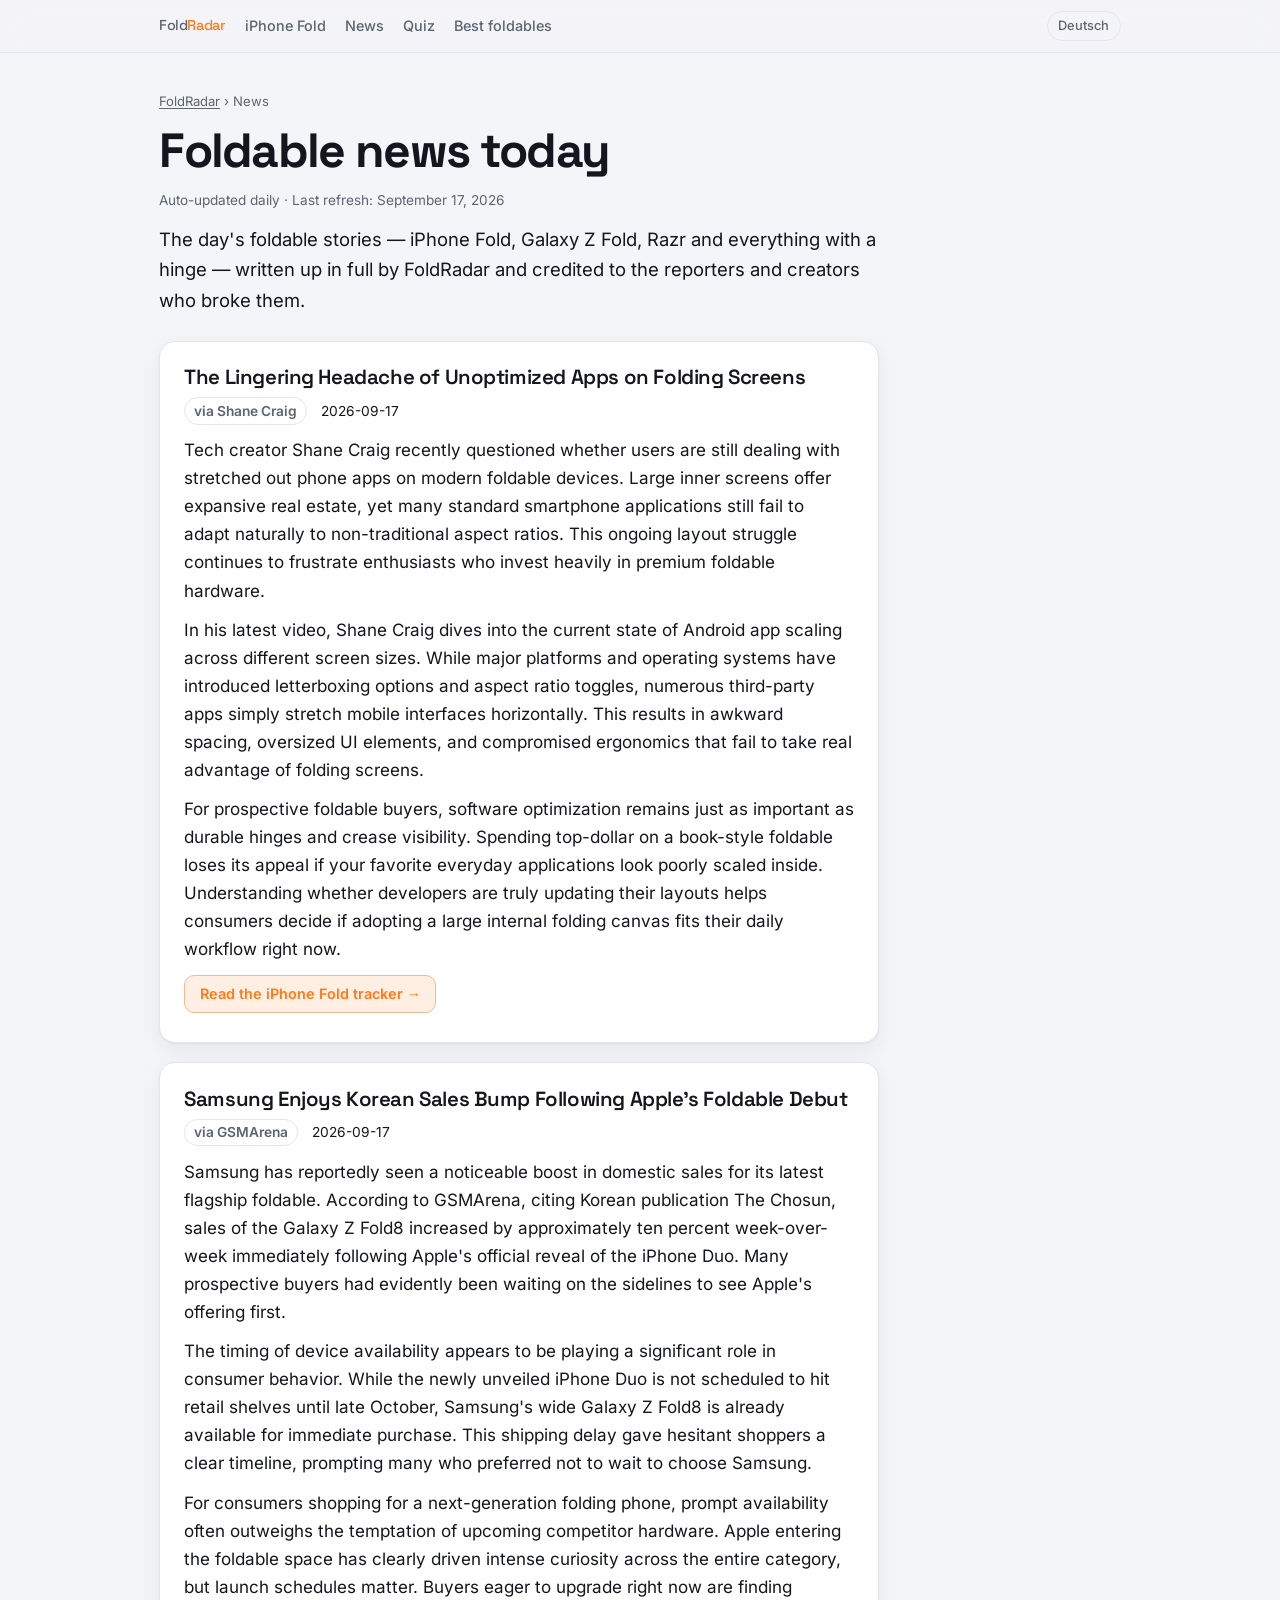
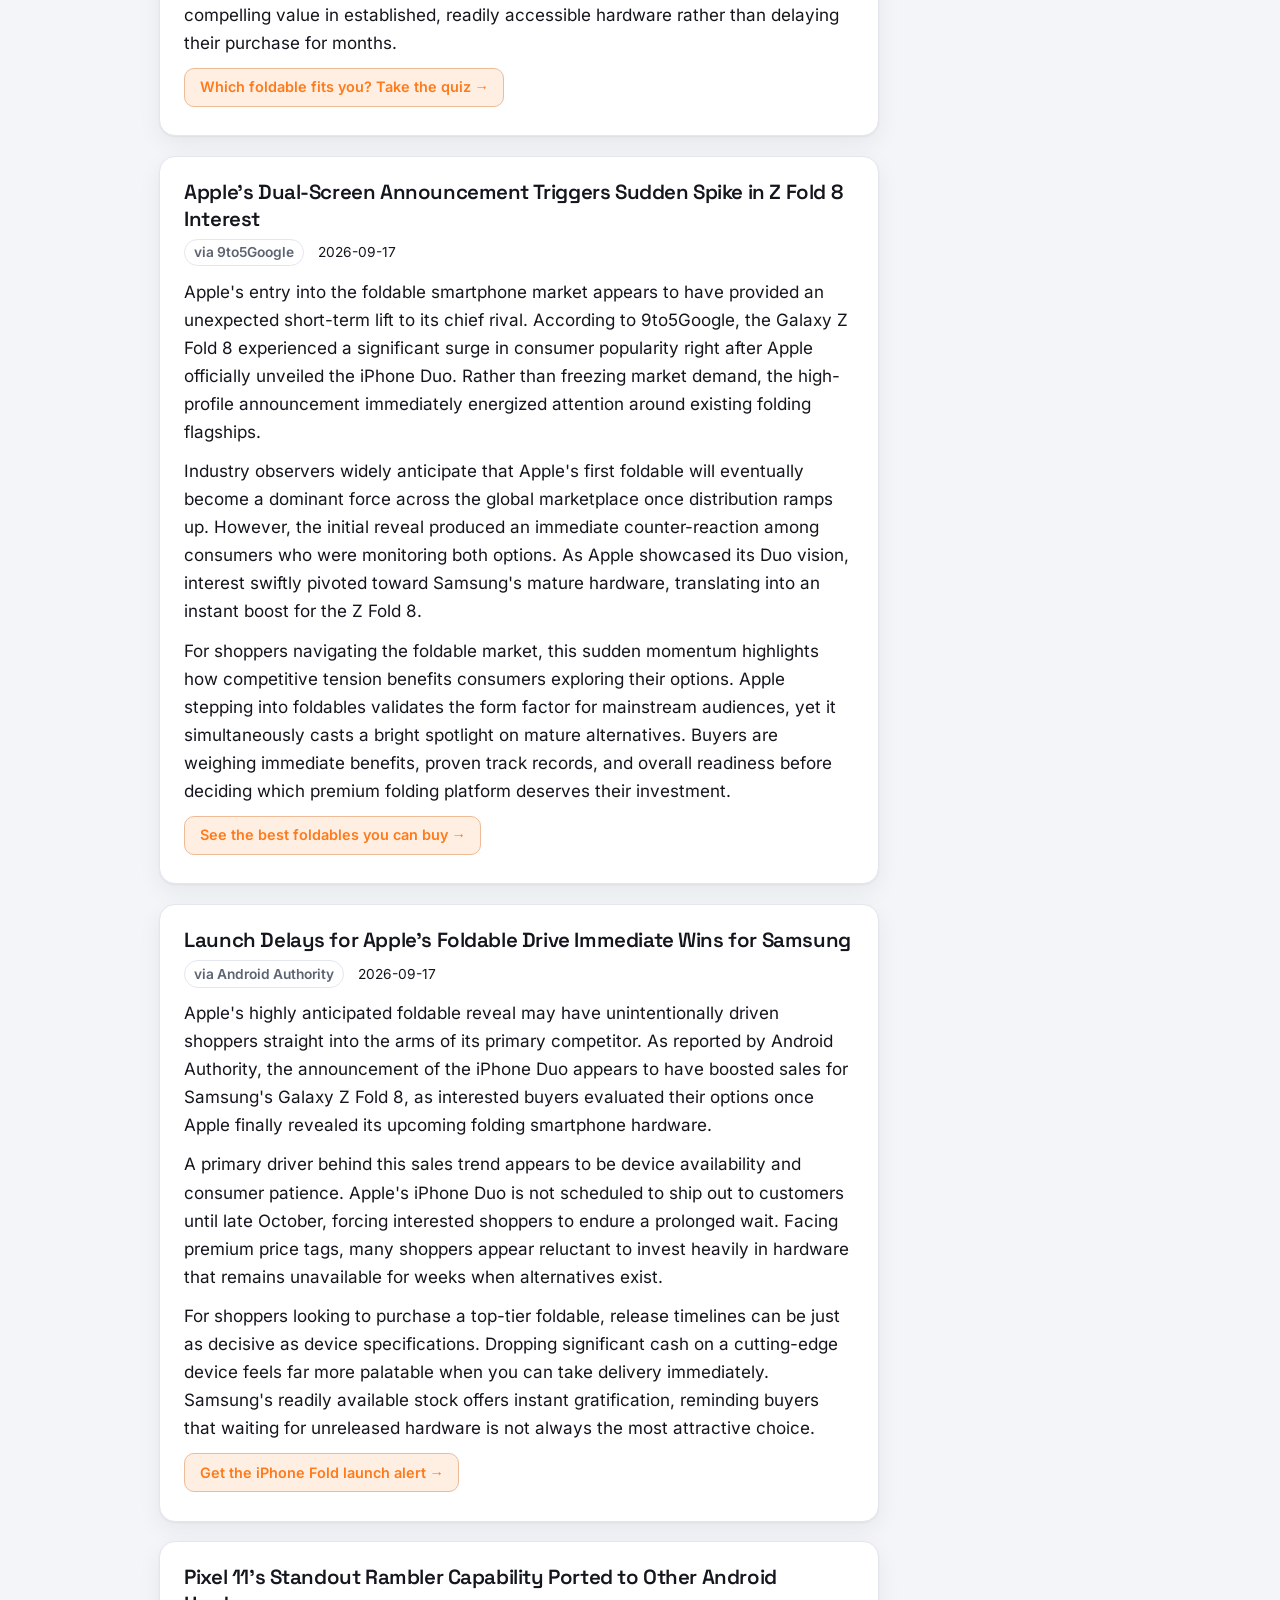
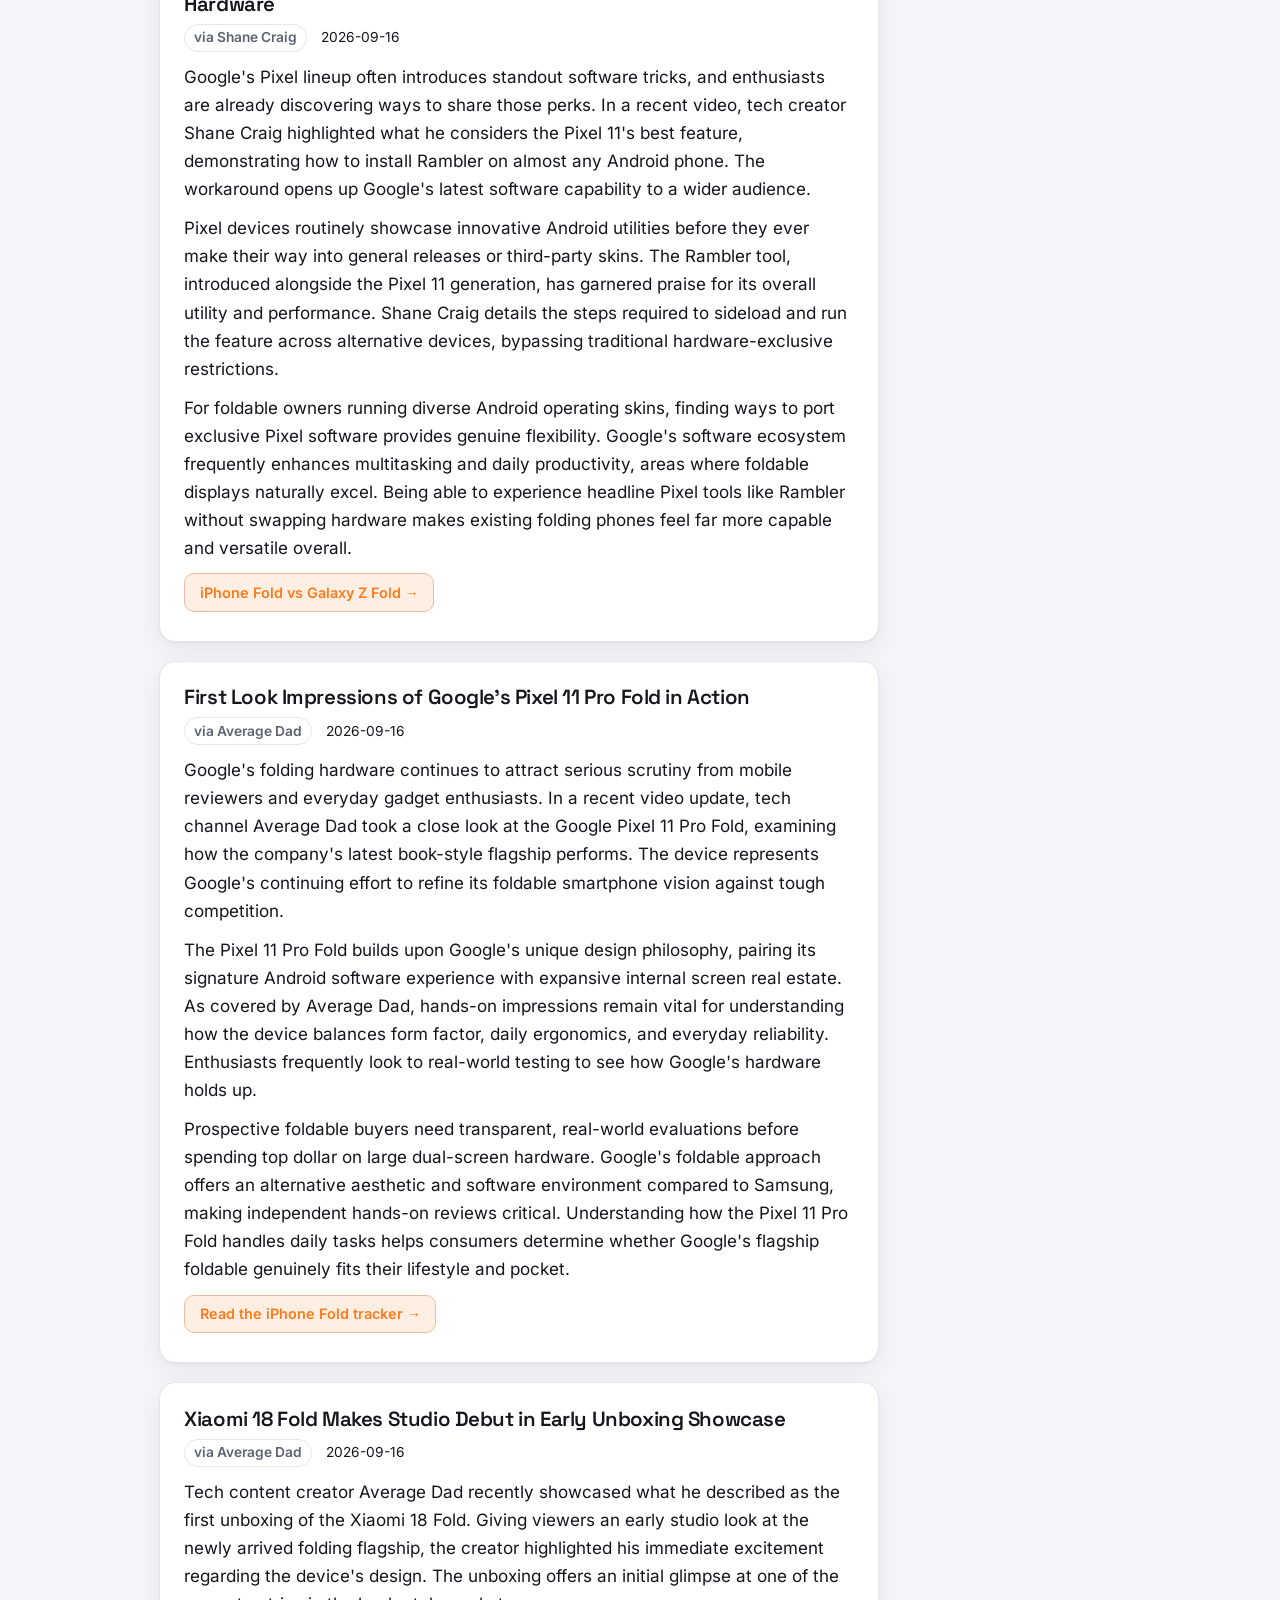
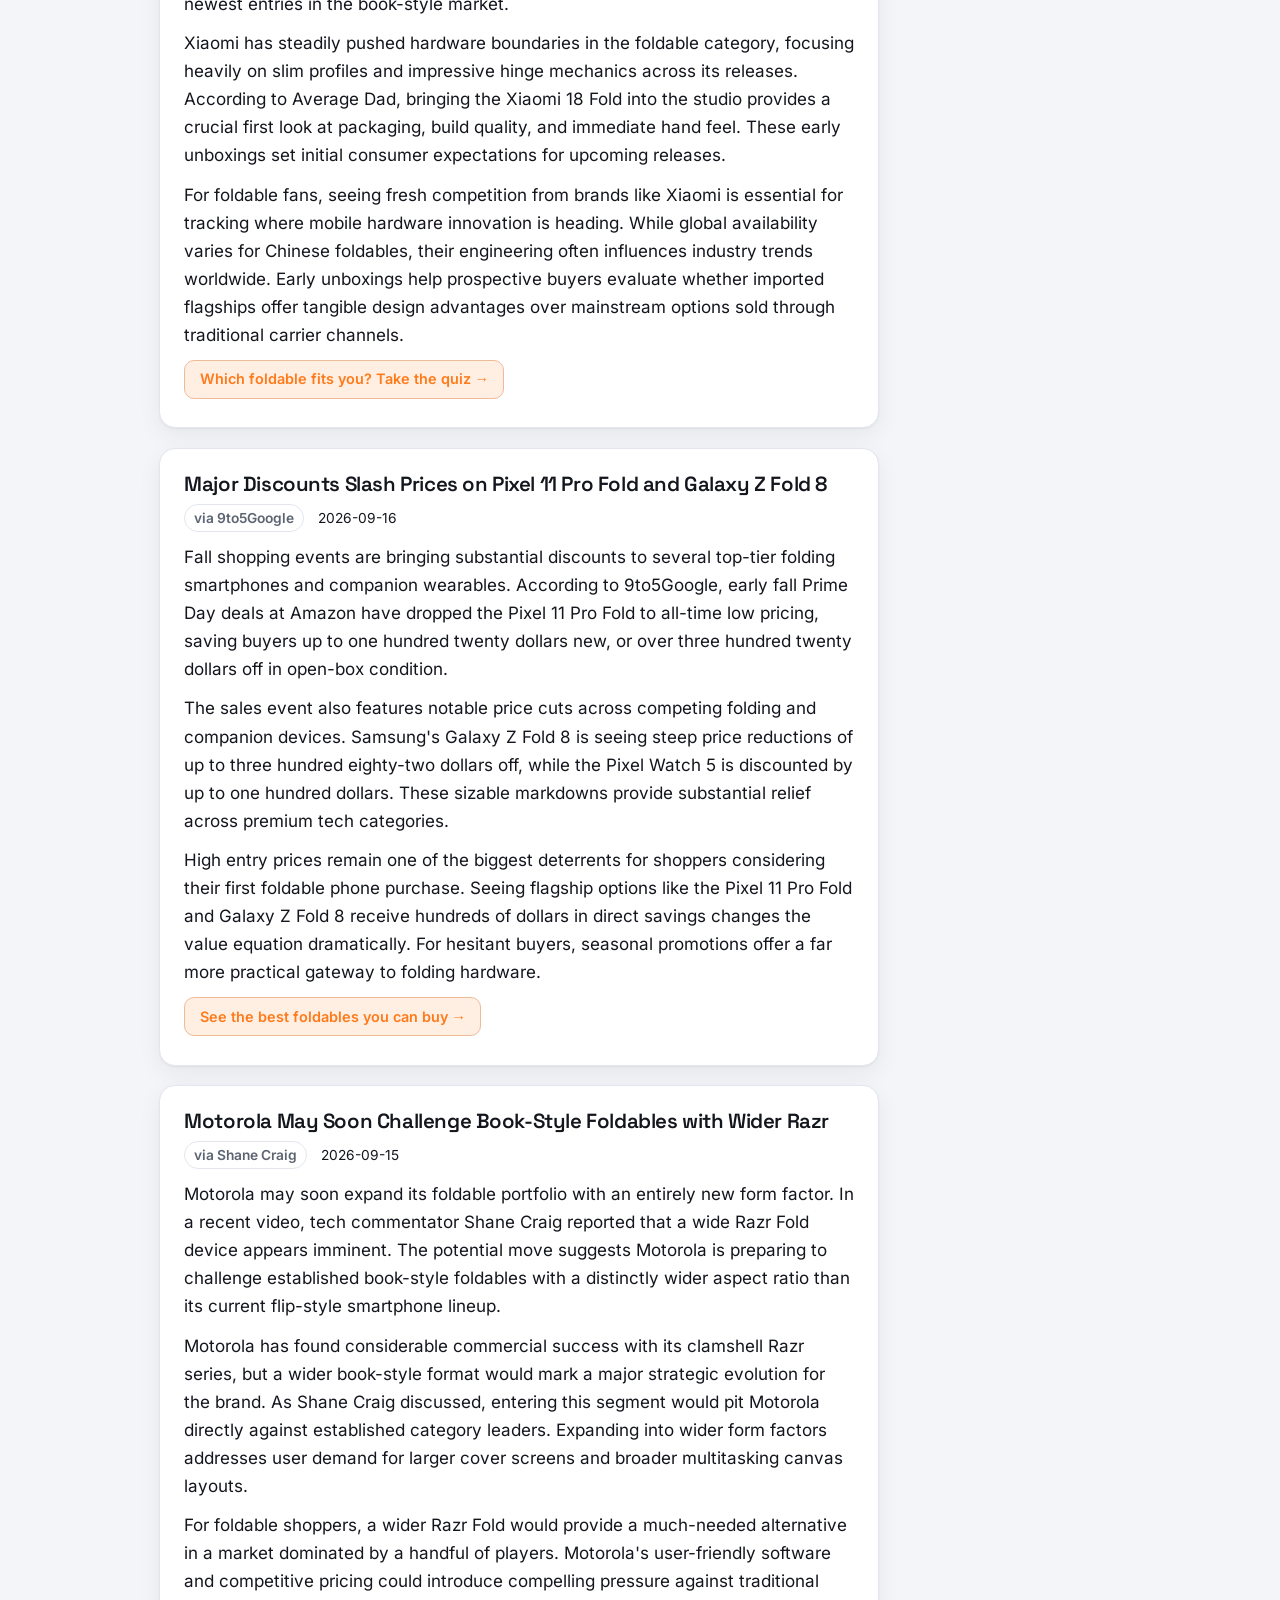
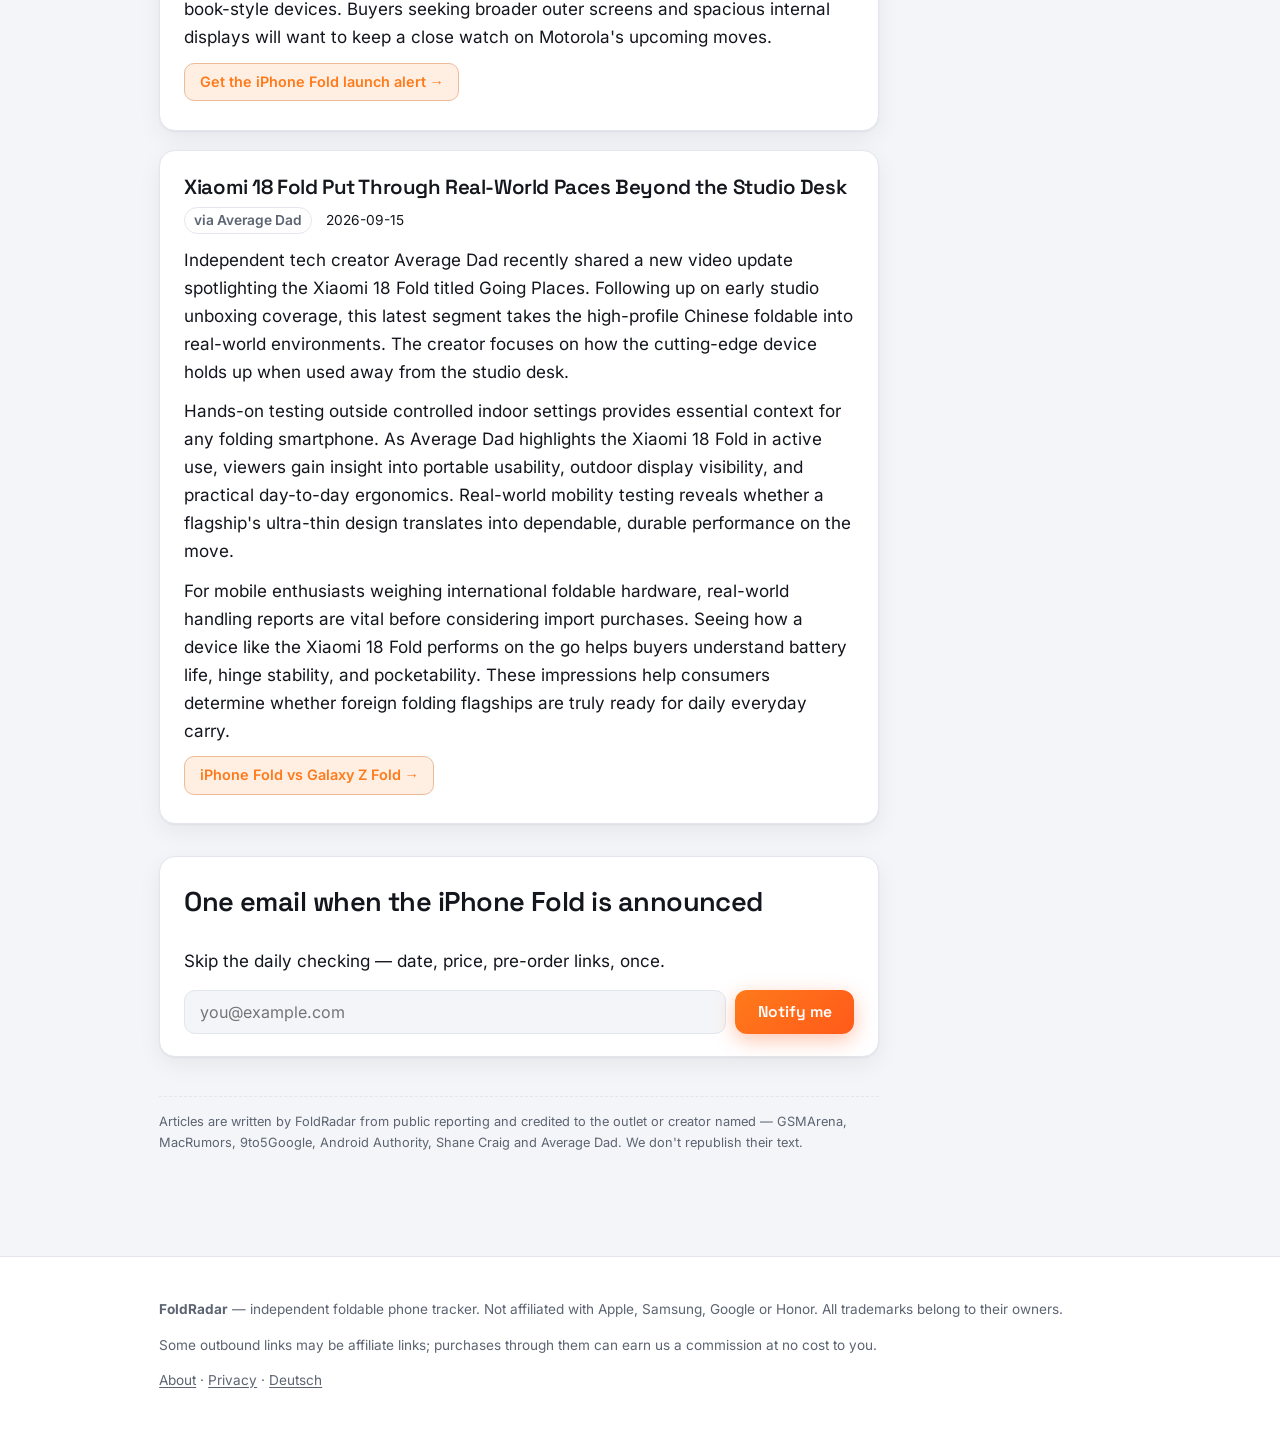
==== commit dcd85201: "Daily news refresh 2026-09-17" ====
--- a/news.html
+++ b/news.html
@@ -574,8 +574,8 @@
             "position": 1,
             "item": {
               "@type": "NewsArticle",
-              "headline": "Apple's Reveal Gives Samsung A Welcome Lift In Domestic Foldable Sales",
-              "description": "Samsung has seen an immediate lift in domestic foldable shipments following Apple's recent hardware showcase. According to a report from GSMArena citing Korean publication The Chosun, sales of the Gal",
+              "headline": "The Lingering Headache of Unoptimized Apps on Folding Screens",
+              "description": "Tech creator Shane Craig recently questioned whether users are still dealing with stretched out phone apps on modern foldable devices. Large inner screens offer expansive real estate, yet many standar",
               "url": "https://foldradar.com/news#s1",
               "mainEntityOfPage": "https://foldradar.com/news#s1",
               "datePublished": "2026-09-17",
@@ -591,7 +591,7 @@
               },
               "sourceOrganization": {
                 "@type": "Organization",
-                "name": "GSMArena"
+                "name": "Shane Craig"
               }
             }
           },
@@ -600,10 +600,88 @@
             "position": 2,
             "item": {
               "@type": "NewsArticle",
-              "headline": "Pixel Feature Port Lets Other Android Devices Run Google's Rambler",
-              "description": "Google has introduced a notable new software capability alongside its latest hardware, but other device owners might not be left out in the cold. In his latest video, Shane Craig demonstrated how user",
+              "headline": "Samsung Enjoys Korean Sales Bump Following Apple's Foldable Debut",
+              "description": "Samsung has reportedly seen a noticeable boost in domestic sales for its latest flagship foldable. According to GSMArena, citing Korean publication The Chosun, sales of the Galaxy Z Fold8 increased by",
               "url": "https://foldradar.com/news#s2",
               "mainEntityOfPage": "https://foldradar.com/news#s2",
+              "datePublished": "2026-09-17",
+              "dateModified": "2026-09-17",
+              "articleSection": "Foldable phones",
+              "inLanguage": "en",
+              "image": "https://foldradar.com/og/news.png",
+              "author": {
+                "@id": "https://foldradar.com/#org"
+              },
+              "publisher": {
+                "@id": "https://foldradar.com/#org"
+              },
+              "sourceOrganization": {
+                "@type": "Organization",
+                "name": "GSMArena"
+              }
+            }
+          },
+          {
+            "@type": "ListItem",
+            "position": 3,
+            "item": {
+              "@type": "NewsArticle",
+              "headline": "Apple's Dual-Screen Announcement Triggers Sudden Spike in Z Fold 8 Interest",
+              "description": "Apple's entry into the foldable smartphone market appears to have provided an unexpected short-term lift to its chief rival. According to 9to5Google, the Galaxy Z Fold 8 experienced a significant surg",
+              "url": "https://foldradar.com/news#s3",
+              "mainEntityOfPage": "https://foldradar.com/news#s3",
+              "datePublished": "2026-09-17",
+              "dateModified": "2026-09-17",
+              "articleSection": "Foldable phones",
+              "inLanguage": "en",
+              "image": "https://foldradar.com/og/news.png",
+              "author": {
+                "@id": "https://foldradar.com/#org"
+              },
+              "publisher": {
+                "@id": "https://foldradar.com/#org"
+              },
+              "sourceOrganization": {
+                "@type": "Organization",
+                "name": "9to5Google"
+              }
+            }
+          },
+          {
+            "@type": "ListItem",
+            "position": 4,
+            "item": {
+              "@type": "NewsArticle",
+              "headline": "Launch Delays for Apple's Foldable Drive Immediate Wins for Samsung",
+              "description": "Apple's highly anticipated foldable reveal may have unintentionally driven shoppers straight into the arms of its primary competitor. As reported by Android Authority, the announcement of the iPhone D",
+              "url": "https://foldradar.com/news#s4",
+              "mainEntityOfPage": "https://foldradar.com/news#s4",
+              "datePublished": "2026-09-17",
+              "dateModified": "2026-09-17",
+              "articleSection": "Foldable phones",
+              "inLanguage": "en",
+              "image": "https://foldradar.com/og/news.png",
+              "author": {
+                "@id": "https://foldradar.com/#org"
+              },
+              "publisher": {
+                "@id": "https://foldradar.com/#org"
+              },
+              "sourceOrganization": {
+                "@type": "Organization",
+                "name": "Android Authority"
+              }
+            }
+          },
+          {
+            "@type": "ListItem",
+            "position": 5,
+            "item": {
+              "@type": "NewsArticle",
+              "headline": "Pixel 11's Standout Rambler Capability Ported to Other Android Hardware",
+              "description": "Google's Pixel lineup often introduces standout software tricks, and enthusiasts are already discovering ways to share those perks. In a recent video, tech creator Shane Craig highlighted what he cons",
+              "url": "https://foldradar.com/news#s5",
+              "mainEntityOfPage": "https://foldradar.com/news#s5",
               "datePublished": "2026-09-16",
               "dateModified": "2026-09-17",
               "articleSection": "Foldable phones",
@@ -623,13 +701,13 @@
           },
           {
             "@type": "ListItem",
-            "position": 3,
+            "position": 6,
             "item": {
               "@type": "NewsArticle",
-              "headline": "Google's Latest Foldable Flagship Steps Into The YouTube Spotlight",
-              "description": "Community attention around Google's hardware lineup continues to gain momentum as more creators examine the company's latest book-style device. In a recent video update, popular tech creator Average D",
-              "url": "https://foldradar.com/news#s3",
-              "mainEntityOfPage": "https://foldradar.com/news#s3",
+              "headline": "First Look Impressions of Google's Pixel 11 Pro Fold in Action",
+              "description": "Google's folding hardware continues to attract serious scrutiny from mobile reviewers and everyday gadget enthusiasts. In a recent video update, tech channel Average Dad took a close look at the Googl",
+              "url": "https://foldradar.com/news#s6",
+              "mainEntityOfPage": "https://foldradar.com/news#s6",
               "datePublished": "2026-09-16",
               "dateModified": "2026-09-17",
               "articleSection": "Foldable phones",
@@ -649,92 +727,14 @@
           },
           {
             "@type": "ListItem",
-            "position": 4,
-            "item": {
-              "@type": "NewsArticle",
-              "headline": "Xiaomi's Next Book-Style Foldable Receives Its First Unboxing Look",
-              "description": "Enthusiast curiosity has surged as fresh hands-on impressions of Xiaomi's latest folding hardware begin to surface online. In a newly published studio showcase, tech creator Average Dad delivered what",
-              "url": "https://foldradar.com/news#s4",
-              "mainEntityOfPage": "https://foldradar.com/news#s4",
-              "datePublished": "2026-09-16",
-              "dateModified": "2026-09-17",
-              "articleSection": "Foldable phones",
-              "inLanguage": "en",
-              "image": "https://foldradar.com/og/news.png",
-              "author": {
-                "@id": "https://foldradar.com/#org"
-              },
-              "publisher": {
-                "@id": "https://foldradar.com/#org"
-              },
-              "sourceOrganization": {
-                "@type": "Organization",
-                "name": "Average Dad"
-              }
-            }
-          },
-          {
-            "@type": "ListItem",
-            "position": 5,
-            "item": {
-              "@type": "NewsArticle",
-              "headline": "Autumn Discounts Slash Prices Across Popular Google And Samsung Foldables",
-              "description": "Discounts on premier folding devices have arrived earlier than usual this season, providing welcome relief for budget-conscious mobile enthusiasts. According to a sales roundup from 9to5Google, curren",
-              "url": "https://foldradar.com/news#s5",
-              "mainEntityOfPage": "https://foldradar.com/news#s5",
-              "datePublished": "2026-09-16",
-              "dateModified": "2026-09-17",
-              "articleSection": "Foldable phones",
-              "inLanguage": "en",
-              "image": "https://foldradar.com/og/news.png",
-              "author": {
-                "@id": "https://foldradar.com/#org"
-              },
-              "publisher": {
-                "@id": "https://foldradar.com/#org"
-              },
-              "sourceOrganization": {
-                "@type": "Organization",
-                "name": "9to5Google"
-              }
-            }
-          },
-          {
-            "@type": "ListItem",
-            "position": 6,
-            "item": {
-              "@type": "NewsArticle",
-              "headline": "Motorola's Book-Style Razr Appears Poised For An Impending Release",
-              "description": "Motorola appears ready to expand its folding footprint into new territory in the near future. According to tech commentator Shane Craig in a recent video analysis, the launch of a wide Razr foldable d",
-              "url": "https://foldradar.com/news#s6",
-              "mainEntityOfPage": "https://foldradar.com/news#s6",
-              "datePublished": "2026-09-15",
-              "dateModified": "2026-09-17",
-              "articleSection": "Foldable phones",
-              "inLanguage": "en",
-              "image": "https://foldradar.com/og/news.png",
-              "author": {
-                "@id": "https://foldradar.com/#org"
-              },
-              "publisher": {
-                "@id": "https://foldradar.com/#org"
-              },
-              "sourceOrganization": {
-                "@type": "Organization",
-                "name": "Shane Craig"
-              }
-            }
-          },
-          {
-            "@type": "ListItem",
             "position": 7,
             "item": {
               "@type": "NewsArticle",
-              "headline": "Xiaomi's 18 Fold Hits The Road In Real-World Field Testing",
-              "description": "Real-world usage tests are crucial for evaluating how cutting-edge mobile hardware performs beyond controlled indoor environments. In newly shared content, tech creator Average Dad documented the Xiao",
+              "headline": "Xiaomi 18 Fold Makes Studio Debut in Early Unboxing Showcase",
+              "description": "Tech content creator Average Dad recently showcased what he described as the first unboxing of the Xiaomi 18 Fold. Giving viewers an early studio look at the newly arrived folding flagship, the creato",
               "url": "https://foldradar.com/news#s7",
               "mainEntityOfPage": "https://foldradar.com/news#s7",
-              "datePublished": "2026-09-15",
+              "datePublished": "2026-09-16",
               "dateModified": "2026-09-17",
               "articleSection": "Foldable phones",
               "inLanguage": "en",
@@ -756,11 +756,11 @@
             "position": 8,
             "item": {
               "@type": "NewsArticle",
-              "headline": "Practical Setup Advice Emerges For Imported Chinese Foldable Hardware",
-              "description": "Importing mobile hardware from overseas can sometimes present unexpected software obstacles for unsuspecting international shoppers. Addressing these hurdles, creator Average Dad released an instructi",
+              "headline": "Major Discounts Slash Prices on Pixel 11 Pro Fold and Galaxy Z Fold 8",
+              "description": "Fall shopping events are bringing substantial discounts to several top-tier folding smartphones and companion wearables. According to 9to5Google, early fall Prime Day deals at Amazon have dropped the ",
               "url": "https://foldradar.com/news#s8",
               "mainEntityOfPage": "https://foldradar.com/news#s8",
-              "datePublished": "2026-09-15",
+              "datePublished": "2026-09-16",
               "dateModified": "2026-09-17",
               "articleSection": "Foldable phones",
               "inLanguage": "en",
@@ -773,7 +773,7 @@
               },
               "sourceOrganization": {
                 "@type": "Organization",
-                "name": "Average Dad"
+                "name": "9to5Google"
               }
             }
           },
@@ -782,8 +782,8 @@
             "position": 9,
             "item": {
               "@type": "NewsArticle",
-              "headline": "Samsung Adopts An Aggressive Stance To Protect Its Foldable Dominance",
-              "description": "The competitive landscape for folding smartphones is shifting rapidly as rival manufacturers release increasingly capable alternatives. According to an analytical newsletter from 9to5Google, Samsung i",
+              "headline": "Motorola May Soon Challenge Book-Style Foldables with Wider Razr",
+              "description": "Motorola may soon expand its foldable portfolio with an entirely new form factor. In a recent video, tech commentator Shane Craig reported that a wide Razr Fold device appears imminent. The potential ",
               "url": "https://foldradar.com/news#s9",
               "mainEntityOfPage": "https://foldradar.com/news#s9",
               "datePublished": "2026-09-15",
@@ -799,7 +799,7 @@
               },
               "sourceOrganization": {
                 "@type": "Organization",
-                "name": "9to5Google"
+                "name": "Shane Craig"
               }
             }
           },
@@ -808,8 +808,8 @@
             "position": 10,
             "item": {
               "@type": "NewsArticle",
-              "headline": "Troublesome Interface Glitch Displaces Home Screen Icons On Galaxy Z Fold 8",
-              "description": "Early adopters of Samsung's latest book-style flagship have encountered a frustrating software glitch that disrupts their everyday navigation. As reported by Android Authority, a notable bug on the Ga",
+              "headline": "Xiaomi 18 Fold Put Through Real-World Paces Beyond the Studio Desk",
+              "description": "Independent tech creator Average Dad recently shared a new video update spotlighting the Xiaomi 18 Fold titled Going Places. Following up on early studio unboxing coverage, this latest segment takes t",
               "url": "https://foldradar.com/news#s10",
               "mainEntityOfPage": "https://foldradar.com/news#s10",
               "datePublished": "2026-09-15",
@@ -825,7 +825,7 @@
               },
               "sourceOrganization": {
                 "@type": "Organization",
-                "name": "Android Authority"
+                "name": "Average Dad"
               }
             }
           }
@@ -856,83 +856,83 @@
 
   <div class="newsfeed">
     <article class="newsart" id="s1">
-      <h2>Apple&#x27;s Reveal Gives Samsung A Welcome Lift In Domestic Foldable Sales</h2>
-      <p class="digest-meta"><span class="via">via GSMArena</span><span class="feedmeta">2026-09-17</span></p>
-      <p>Samsung has seen an immediate lift in domestic foldable shipments following Apple&#x27;s recent hardware showcase. According to a report from GSMArena citing Korean publication The Chosun, sales of the Galaxy Z Fold 8 climbed by roughly ten percent on a week-to-week basis in South Korea. The sudden jump occurred right after Apple officially unveiled the iPhone Duo, prompting local consumers to finalize their smartphone purchasing choices.</p>
-      <p>Market observers point out that many prospective buyers had deliberately held off on upgrading while waiting to see what Apple would announce. When the iPhone Duo was revealed with a late October launch window, some shoppers opted for immediate gratification. Samsung&#x27;s wide-format foldable is already sitting on retail shelves today, giving it an undeniable logistical advantage over Apple&#x27;s delayed debut, though analysts caution that availability alone does not explain everything.</p>
-      <p>For shoppers in the market for a new book-style foldable, this dynamic shows how release timing influences hardware decisions. Waiting weeks for an unreleased device can be frustrating, especially when capable alternative flagships are readily available to purchase immediately. As rivalry intensifies between Samsung and Apple, foldable enthusiasts stand to gain from sharper competitive pressure and quicker product cycles as both manufacturers fight to capture undecided premium smartphone consumers.</p>
+      <h2>The Lingering Headache of Unoptimized Apps on Folding Screens</h2>
+      <p class="digest-meta"><span class="via">via Shane Craig</span><span class="feedmeta">2026-09-17</span></p>
+      <p>Tech creator Shane Craig recently questioned whether users are still dealing with stretched out phone apps on modern foldable devices. Large inner screens offer expansive real estate, yet many standard smartphone applications still fail to adapt naturally to non-traditional aspect ratios. This ongoing layout struggle continues to frustrate enthusiasts who invest heavily in premium foldable hardware.</p>
+      <p>In his latest video, Shane Craig dives into the current state of Android app scaling across different screen sizes. While major platforms and operating systems have introduced letterboxing options and aspect ratio toggles, numerous third-party apps simply stretch mobile interfaces horizontally. This results in awkward spacing, oversized UI elements, and compromised ergonomics that fail to take real advantage of folding screens.</p>
+      <p>For prospective foldable buyers, software optimization remains just as important as durable hinges and crease visibility. Spending top-dollar on a book-style foldable loses its appeal if your favorite everyday applications look poorly scaled inside. Understanding whether developers are truly updating their layouts helps consumers decide if adopting a large internal folding canvas fits their daily workflow right now.</p>
       <p><a class="buylink" href="/iphone-fold">Read the iPhone Fold tracker →</a></p>
     </article>
     <article class="newsart" id="s2">
-      <h2>Pixel Feature Port Lets Other Android Devices Run Google&#x27;s Rambler</h2>
-      <p class="digest-meta"><span class="via">via Shane Craig</span><span class="feedmeta">2026-09-16</span></p>
-      <p>Google has introduced a notable new software capability alongside its latest hardware, but other device owners might not be left out in the cold. In his latest video, Shane Craig demonstrated how users can install Rambler across a wide variety of Android smartphones. The creator highlighted this specific utility as the standout feature of the new Pixel 11 lineup, showcasing broad installation possibilities for curious mobile enthusiasts.</p>
-      <p>Software exclusivity has historically been one of Google&#x27;s primary tactics to lure consumers toward its first-party Pixel hardware ecosystem. However, mobile enthusiasts frequently search for reliable workarounds to port standout functionalities onto alternative hardware. By walking viewers through the setup procedure, Craig showed that Rambler is not strictly trapped on Google&#x27;s newest release, giving owners of diverse devices an accessible pathway to experiment with the fresh software experience.</p>
-      <p>This development offers great utility for foldable owners who do not carry Google&#x27;s specific hardware but still crave its modern software features. Running specialized Google tools across book-style or clamshell displays can breathe new life into existing hardware without requiring a full device upgrade. Foldable buyers can enjoy the physical benefits of their chosen form factor while retaining access to some of the most compelling software functions arriving on modern flagships.</p>
+      <h2>Samsung Enjoys Korean Sales Bump Following Apple&#x27;s Foldable Debut</h2>
+      <p class="digest-meta"><span class="via">via GSMArena</span><span class="feedmeta">2026-09-17</span></p>
+      <p>Samsung has reportedly seen a noticeable boost in domestic sales for its latest flagship foldable. According to GSMArena, citing Korean publication The Chosun, sales of the Galaxy Z Fold8 increased by approximately ten percent week-over-week immediately following Apple&#x27;s official reveal of the iPhone Duo. Many prospective buyers had evidently been waiting on the sidelines to see Apple&#x27;s offering first.</p>
+      <p>The timing of device availability appears to be playing a significant role in consumer behavior. While the newly unveiled iPhone Duo is not scheduled to hit retail shelves until late October, Samsung&#x27;s wide Galaxy Z Fold8 is already available for immediate purchase. This shipping delay gave hesitant shoppers a clear timeline, prompting many who preferred not to wait to choose Samsung.</p>
+      <p>For consumers shopping for a next-generation folding phone, prompt availability often outweighs the temptation of upcoming competitor hardware. Apple entering the foldable space has clearly driven intense curiosity across the entire category, but launch schedules matter. Buyers eager to upgrade right now are finding compelling value in established, readily accessible hardware rather than delaying their purchase for months.</p>
       <p><a class="buylink" href="/which-foldable">Which foldable fits you? Take the quiz →</a></p>
     </article>
     <article class="newsart" id="s3">
-      <h2>Google&#x27;s Latest Foldable Flagship Steps Into The YouTube Spotlight</h2>
-      <p class="digest-meta"><span class="via">via Average Dad</span><span class="feedmeta">2026-09-16</span></p>
-      <p>Community attention around Google&#x27;s hardware lineup continues to gain momentum as more creators examine the company&#x27;s latest book-style device. In a recent video update, popular tech creator Average Dad turned his attention toward the Google Pixel 11 Pro Fold. The channel&#x27;s ongoing focus highlights rising creator interest in Google&#x27;s premium foldable entry, giving audiences a fresh look at how the device is presented to real-world consumers.</p>
-      <p>Google has steadily worked to refine its folding lineup, targeting power users who want larger inner screens paired with clean software experiences. Enthusiast channels frequently track these flagships to see how they perform beyond standard marketing claims and polished spec sheets. By dedicating standalone coverage to the Pixel 11 Pro Fold, creator Average Dad contributes to the broader technical discussion surrounding Google&#x27;s current design direction and overall hardware maturity in this category.</p>
-      <p>Prospective foldable buyers rely heavily on independent creator coverage when deciding whether to commit to an expensive folding flagship. Watching practical evaluations provides crucial context regarding everyday usability, physical dimensions, and form factor balance. As Google battles established players in the expanding foldable market, continuous community scrutiny helps shoppers determine if the Pixel 11 Pro Fold delivers enough real-world value to justify choosing it over rival folding devices.</p>
+      <h2>Apple&#x27;s Dual-Screen Announcement Triggers Sudden Spike in Z Fold 8 Interest</h2>
+      <p class="digest-meta"><span class="via">via 9to5Google</span><span class="feedmeta">2026-09-17</span></p>
+      <p>Apple&#x27;s entry into the foldable smartphone market appears to have provided an unexpected short-term lift to its chief rival. According to 9to5Google, the Galaxy Z Fold 8 experienced a significant surge in consumer popularity right after Apple officially unveiled the iPhone Duo. Rather than freezing market demand, the high-profile announcement immediately energized attention around existing folding flagships.</p>
+      <p>Industry observers widely anticipate that Apple&#x27;s first foldable will eventually become a dominant force across the global marketplace once distribution ramps up. However, the initial reveal produced an immediate counter-reaction among consumers who were monitoring both options. As Apple showcased its Duo vision, interest swiftly pivoted toward Samsung&#x27;s mature hardware, translating into an instant boost for the Z Fold 8.</p>
+      <p>For shoppers navigating the foldable market, this sudden momentum highlights how competitive tension benefits consumers exploring their options. Apple stepping into foldables validates the form factor for mainstream audiences, yet it simultaneously casts a bright spotlight on mature alternatives. Buyers are weighing immediate benefits, proven track records, and overall readiness before deciding which premium folding platform deserves their investment.</p>
       <p><a class="buylink" href="/best-foldable-phones">See the best foldables you can buy →</a></p>
     </article>
     <article class="newsart" id="s4">
-      <h2>Xiaomi&#x27;s Next Book-Style Foldable Receives Its First Unboxing Look</h2>
-      <p class="digest-meta"><span class="via">via Average Dad</span><span class="feedmeta">2026-09-16</span></p>
-      <p>Enthusiast curiosity has surged as fresh hands-on impressions of Xiaomi&#x27;s latest folding hardware begin to surface online. In a newly published studio showcase, tech creator Average Dad delivered what is described as the first unboxing of the Xiaomi 18 Fold. The video gives audiences an early visual inspection of the device out of its packaging, highlighting strong initial excitement surrounding the company&#x27;s newest large-screen foldable model.</p>
-      <p>Unboxing videos serve as a vital first milestone for any newly emerging foldable smartphone, capturing physical packaging, included accessories, and initial manufacturing impressions. The creator voiced noticeable enthusiasm upon unboxing the device in the studio, emphasizing the premium nature of the hardware. With competition in the folding segment intensifying globally, early looks provide an essential visual baseline for how Xiaomi packages and presents its premier folding smartphone hardware.</p>
-      <p>For buyers tracking foldable hardware, initial unboxings provide vital early clues regarding industrial design, hinge presentation, and overall build quality. Seeing a device handled directly in studio conditions helps prospective shoppers gauge whether Xiaomi&#x27;s engineering holds up against rival flagships. Even before extensive testing arrives, these early glimpses help foldable enthusiasts decide if importing or ordering the Xiaomi 18 Fold warrants serious consideration for their daily technological needs.</p>
+      <h2>Launch Delays for Apple&#x27;s Foldable Drive Immediate Wins for Samsung</h2>
+      <p class="digest-meta"><span class="via">via Android Authority</span><span class="feedmeta">2026-09-17</span></p>
+      <p>Apple&#x27;s highly anticipated foldable reveal may have unintentionally driven shoppers straight into the arms of its primary competitor. As reported by Android Authority, the announcement of the iPhone Duo appears to have boosted sales for Samsung&#x27;s Galaxy Z Fold 8, as interested buyers evaluated their options once Apple finally revealed its upcoming folding smartphone hardware.</p>
+      <p>A primary driver behind this sales trend appears to be device availability and consumer patience. Apple&#x27;s iPhone Duo is not scheduled to ship out to customers until late October, forcing interested shoppers to endure a prolonged wait. Facing premium price tags, many shoppers appear reluctant to invest heavily in hardware that remains unavailable for weeks when alternatives exist.</p>
+      <p>For shoppers looking to purchase a top-tier foldable, release timelines can be just as decisive as device specifications. Dropping significant cash on a cutting-edge device feels far more palatable when you can take delivery immediately. Samsung&#x27;s readily available stock offers instant gratification, reminding buyers that waiting for unreleased hardware is not always the most attractive choice.</p>
       <p><a class="buylink" href="/news#launch-alert">Get the iPhone Fold launch alert →</a></p>
     </article>
     <article class="newsart" id="s5">
-      <h2>Autumn Discounts Slash Prices Across Popular Google And Samsung Foldables</h2>
-      <p class="digest-meta"><span class="via">via 9to5Google</span><span class="feedmeta">2026-09-16</span></p>
-      <p>Discounts on premier folding devices have arrived earlier than usual this season, providing welcome relief for budget-conscious mobile enthusiasts. According to a sales roundup from 9to5Google, current Amazon deals include major price drops on notable Google and Samsung hardware. The Google Pixel 11 Pro Fold has reached Amazon all-time low pricing with discounts of up to 120 dollars, alongside open-box units discounted by over 320 dollars.</p>
-      <p>Samsung hardware is also featured prominently in the promotion, with the Galaxy Z Fold 8 receiving price cuts reaching up to 382 dollars. The promotional event extends beyond folding phones as well, featuring markdowns on the standard Pixel 11, the Lenovo Chromebook, and the Pixel Watch 5 at up to 100 dollars off. These promotional cuts represent some of the steepest cash discounts observed yet on this current generation of flagship hardware.</p>
-      <p>For prospective foldable buyers, price drops of this magnitude substantially lower the financial barrier to owning premium hardware. High MSRPs remain one of the biggest deterrents preventing standard smartphone users from switching to dual-screen folding designs. Whether you lean toward Google&#x27;s software experience or Samsung&#x27;s established hardware design, these substantial seasonal markdowns offer a far more accessible entry point into the modern book-style foldable landscape.</p>
+      <h2>Pixel 11&#x27;s Standout Rambler Capability Ported to Other Android Hardware</h2>
+      <p class="digest-meta"><span class="via">via Shane Craig</span><span class="feedmeta">2026-09-16</span></p>
+      <p>Google&#x27;s Pixel lineup often introduces standout software tricks, and enthusiasts are already discovering ways to share those perks. In a recent video, tech creator Shane Craig highlighted what he considers the Pixel 11&#x27;s best feature, demonstrating how to install Rambler on almost any Android phone. The workaround opens up Google&#x27;s latest software capability to a wider audience.</p>
+      <p>Pixel devices routinely showcase innovative Android utilities before they ever make their way into general releases or third-party skins. The Rambler tool, introduced alongside the Pixel 11 generation, has garnered praise for its overall utility and performance. Shane Craig details the steps required to sideload and run the feature across alternative devices, bypassing traditional hardware-exclusive restrictions.</p>
+      <p>For foldable owners running diverse Android operating skins, finding ways to port exclusive Pixel software provides genuine flexibility. Google&#x27;s software ecosystem frequently enhances multitasking and daily productivity, areas where foldable displays naturally excel. Being able to experience headline Pixel tools like Rambler without swapping hardware makes existing folding phones feel far more capable and versatile overall.</p>
       <p><a class="buylink" href="/iphone-fold-vs-galaxy-z-fold">iPhone Fold vs Galaxy Z Fold →</a></p>
     </article>
     <article class="newsart" id="s6">
-      <h2>Motorola&#x27;s Book-Style Razr Appears Poised For An Impending Release</h2>
-      <p class="digest-meta"><span class="via">via Shane Craig</span><span class="feedmeta">2026-09-15</span></p>
-      <p>Motorola appears ready to expand its folding footprint into new territory in the near future. According to tech commentator Shane Craig in a recent video analysis, the launch of a wide Razr foldable device now appears imminent. The potential move suggests Motorola is preparing to introduce a broader form factor to complement its existing lineup, signaling fresh ambitions to challenge dominant competitors in the dual-screen productivity sector.</p>
-      <p>Motorola has built strong recognition around its clamshell flip phones, but entering the wider book-style market would represent a major strategic evolution for the brand. A broader folding device requires specialized engineering, from hinge durability to customized wide-screen software multitasking. Craig highlighted indicators pointing toward a forthcoming debut, sparking anticipation among mobile followers who want to see how Motorola adapts its distinct design philosophy to an expansive folding canvas.</p>
-      <p>A wide Razr fold would bring welcome variety to consumers who feel limited by current book-style market options. Increased competition typically drives better pricing, improved hinge mechanics, and more aggressive software development across the entire segment. If Motorola successfully delivers a wide foldable soon, shoppers will have another serious contender to weigh against entrenched players, potentially shaking up the established hierarchy within the premium foldable market.</p>
+      <h2>First Look Impressions of Google&#x27;s Pixel 11 Pro Fold in Action</h2>
+      <p class="digest-meta"><span class="via">via Average Dad</span><span class="feedmeta">2026-09-16</span></p>
+      <p>Google&#x27;s folding hardware continues to attract serious scrutiny from mobile reviewers and everyday gadget enthusiasts. In a recent video update, tech channel Average Dad took a close look at the Google Pixel 11 Pro Fold, examining how the company&#x27;s latest book-style flagship performs. The device represents Google&#x27;s continuing effort to refine its foldable smartphone vision against tough competition.</p>
+      <p>The Pixel 11 Pro Fold builds upon Google&#x27;s unique design philosophy, pairing its signature Android software experience with expansive internal screen real estate. As covered by Average Dad, hands-on impressions remain vital for understanding how the device balances form factor, daily ergonomics, and everyday reliability. Enthusiasts frequently look to real-world testing to see how Google&#x27;s hardware holds up.</p>
+      <p>Prospective foldable buyers need transparent, real-world evaluations before spending top dollar on large dual-screen hardware. Google&#x27;s foldable approach offers an alternative aesthetic and software environment compared to Samsung, making independent hands-on reviews critical. Understanding how the Pixel 11 Pro Fold handles daily tasks helps consumers determine whether Google&#x27;s flagship foldable genuinely fits their lifestyle and pocket.</p>
       <p><a class="buylink" href="/iphone-fold">Read the iPhone Fold tracker →</a></p>
     </article>
     <article class="newsart" id="s7">
-      <h2>Xiaomi&#x27;s 18 Fold Hits The Road In Real-World Field Testing</h2>
-      <p class="digest-meta"><span class="via">via Average Dad</span><span class="feedmeta">2026-09-15</span></p>
-      <p>Real-world usage tests are crucial for evaluating how cutting-edge mobile hardware performs beyond controlled indoor environments. In newly shared content, tech creator Average Dad documented the Xiaomi 18 Fold out in the wild under the title Going Places. The update focuses on the portable nature of Xiaomi&#x27;s flagship foldable, examining how the large dual-screen smartphone behaves when taken on the move during day-to-day activities.</p>
-      <p>While studio unboxings offer clean aesthetics, taking a folding smartphone outside reveals how it handles real lighting conditions, pocketability, and transit durability. The Xiaomi 18 Fold represents the brand&#x27;s latest push into large-format displays, where outdoor screen legibility and physical ergonomics matter immensely. Field documentation provides prospective owners with a clearer understanding of whether the device remains practical when navigating unpredictable daily routines outside the home or office.</p>
-      <p>For foldable shoppers, knowing how a wide device carries in daily life is often the deciding factor before purchase. Foldable phones must balance expansive screen real estate with pocket-friendly portability to justify their price tags. Creator impressions gathered on the go give consumers realistic expectations about everyday handling, helping buyers determine whether the Xiaomi 18 Fold fits smoothly into an active lifestyle or feels overly cumbersome to carry.</p>
+      <h2>Xiaomi 18 Fold Makes Studio Debut in Early Unboxing Showcase</h2>
+      <p class="digest-meta"><span class="via">via Average Dad</span><span class="feedmeta">2026-09-16</span></p>
+      <p>Tech content creator Average Dad recently showcased what he described as the first unboxing of the Xiaomi 18 Fold. Giving viewers an early studio look at the newly arrived folding flagship, the creator highlighted his immediate excitement regarding the device&#x27;s design. The unboxing offers an initial glimpse at one of the newest entries in the book-style market.</p>
+      <p>Xiaomi has steadily pushed hardware boundaries in the foldable category, focusing heavily on slim profiles and impressive hinge mechanics across its releases. According to Average Dad, bringing the Xiaomi 18 Fold into the studio provides a crucial first look at packaging, build quality, and immediate hand feel. These early unboxings set initial consumer expectations for upcoming releases.</p>
+      <p>For foldable fans, seeing fresh competition from brands like Xiaomi is essential for tracking where mobile hardware innovation is heading. While global availability varies for Chinese foldables, their engineering often influences industry trends worldwide. Early unboxings help prospective buyers evaluate whether imported flagships offer tangible design advantages over mainstream options sold through traditional carrier channels.</p>
       <p><a class="buylink" href="/which-foldable">Which foldable fits you? Take the quiz →</a></p>
     </article>
     <article class="newsart" id="s8">
-      <h2>Practical Setup Advice Emerges For Imported Chinese Foldable Hardware</h2>
-      <p class="digest-meta"><span class="via">via Average Dad</span><span class="feedmeta">2026-09-15</span></p>
-      <p>Importing mobile hardware from overseas can sometimes present unexpected software obstacles for unsuspecting international shoppers. Addressing these hurdles, creator Average Dad released an instructional guide focused on setting up the Xiaomi 18 Fold along with other Chinese domestic market devices. The walkthrough covers essential setup stages, guiding users through the proper installation of Google applications and troubleshooting background notification behavior on foreign firmware versions.</p>
-      <p>Chinese device variants often ship with tailored regional software that omits preinstalled Google services and enforces strict battery management rules that can silence app alerts. Average Dad explained the practical measures required to bring these imported devices up to full functionality for global daily use. By detailing how to configure services and notification settings, the guide offers a practical roadmap for owners navigating domestic Chinese software builds.</p>
-      <p>This setup information is invaluable for foldable enthusiasts who routinely import exclusive hardware unavailable in their local retail stores. Chinese foldables often introduce innovative hardware designs, but software friction can ruin the user experience without proper configuration. Knowing that Google services and reliable notifications can be properly established gives prospective buyers greater confidence when deciding to purchase imported folding hardware like the Xiaomi 18 Fold.</p>
+      <h2>Major Discounts Slash Prices on Pixel 11 Pro Fold and Galaxy Z Fold 8</h2>
+      <p class="digest-meta"><span class="via">via 9to5Google</span><span class="feedmeta">2026-09-16</span></p>
+      <p>Fall shopping events are bringing substantial discounts to several top-tier folding smartphones and companion wearables. According to 9to5Google, early fall Prime Day deals at Amazon have dropped the Pixel 11 Pro Fold to all-time low pricing, saving buyers up to one hundred twenty dollars new, or over three hundred twenty dollars off in open-box condition.</p>
+      <p>The sales event also features notable price cuts across competing folding and companion devices. Samsung&#x27;s Galaxy Z Fold 8 is seeing steep price reductions of up to three hundred eighty-two dollars off, while the Pixel Watch 5 is discounted by up to one hundred dollars. These sizable markdowns provide substantial relief across premium tech categories.</p>
+      <p>High entry prices remain one of the biggest deterrents for shoppers considering their first foldable phone purchase. Seeing flagship options like the Pixel 11 Pro Fold and Galaxy Z Fold 8 receive hundreds of dollars in direct savings changes the value equation dramatically. For hesitant buyers, seasonal promotions offer a far more practical gateway to folding hardware.</p>
       <p><a class="buylink" href="/best-foldable-phones">See the best foldables you can buy →</a></p>
     </article>
     <article class="newsart" id="s9">
-      <h2>Samsung Adopts An Aggressive Stance To Protect Its Foldable Dominance</h2>
-      <p class="digest-meta"><span class="via">via 9to5Google</span><span class="feedmeta">2026-09-15</span></p>
-      <p>The competitive landscape for folding smartphones is shifting rapidly as rival manufacturers release increasingly capable alternatives. According to an analytical newsletter from 9to5Google, Samsung is adopting a distinct more is more strategy to confront growing competition in the foldable market. The report underscores how the South Korean electronics giant intends to aggressively lean into its hardware and software strengths to maintain its dominant market position globally.</p>
-      <p>Samsung was an early pioneer in the foldable smartphone sector, but heightened rivalry from competing brands has increased the pressure to deliver continuous innovation. Rather than scaling back or taking cautious incremental steps, the company appears focused on expanding capabilities and product depth. Facing pressure from both emerging Chinese designs and Western competitors, Samsung&#x27;s approach suggests a determined effort to crowd the space with comprehensive features and expansive hardware offerings.</p>
-      <p>For foldable buyers, Samsung&#x27;s aggressive market strategy ensures that feature development and device refinement will remain high priorities. Heightened competition prevents dominant brands from becoming complacent, directly benefiting shoppers through richer multitasking tools, stronger durability standards, and broader hardware choices. As Samsung pushes to outpace rival devices, consumers looking for premium foldables can expect better engineered products that work harder to justify their flagship pricing.</p>
+      <h2>Motorola May Soon Challenge Book-Style Foldables with Wider Razr</h2>
+      <p class="digest-meta"><span class="via">via Shane Craig</span><span class="feedmeta">2026-09-15</span></p>
+      <p>Motorola may soon expand its foldable portfolio with an entirely new form factor. In a recent video, tech commentator Shane Craig reported that a wide Razr Fold device appears imminent. The potential move suggests Motorola is preparing to challenge established book-style foldables with a distinctly wider aspect ratio than its current flip-style smartphone lineup.</p>
+      <p>Motorola has found considerable commercial success with its clamshell Razr series, but a wider book-style format would mark a major strategic evolution for the brand. As Shane Craig discussed, entering this segment would pit Motorola directly against established category leaders. Expanding into wider form factors addresses user demand for larger cover screens and broader multitasking canvas layouts.</p>
+      <p>For foldable shoppers, a wider Razr Fold would provide a much-needed alternative in a market dominated by a handful of players. Motorola&#x27;s user-friendly software and competitive pricing could introduce compelling pressure against traditional book-style devices. Buyers seeking broader outer screens and spacious internal displays will want to keep a close watch on Motorola&#x27;s upcoming moves.</p>
       <p><a class="buylink" href="/news#launch-alert">Get the iPhone Fold launch alert →</a></p>
     </article>
     <article class="newsart" id="s10">
-      <h2>Troublesome Interface Glitch Displaces Home Screen Icons On Galaxy Z Fold 8</h2>
-      <p class="digest-meta"><span class="via">via Android Authority</span><span class="feedmeta">2026-09-15</span></p>
-      <p>Early adopters of Samsung&#x27;s latest book-style flagship have encountered a frustrating software glitch that disrupts their everyday navigation. As reported by Android Authority, a notable bug on the Galaxy Z Fold 8 is causing applications to randomly relocate to incorrect places on the screen. The issue interferes with standard layout configurations, although straightforward troubleshooting steps are available to help affected users restore proper order.</p>
-      <p>Displaying apps reliably across multiple screen configurations is an intricate challenge unique to folding smartphones. The Galaxy Z Fold 8 transitions between a narrow outer cover screen and an expansive inner panel, requiring adaptive launcher layouts. When software bugs cause icons and apps to shift without user input, it disrupts muscle memory and harms interface usability. Fortunately, fix procedures outlined by Android Authority offer immediate relief for frustrated owners.</p>
-      <p>Software stability is a major factor for foldable shoppers who rely on their devices for seamless daily multitasking and productivity. While hardware engineering on modern folding phones has matured substantially, launcher glitches serve as a reminder that complex dual-screen software requires constant refinement. Potential buyers can take comfort in knowing that layout fixes exist, while Samsung will likely issue firmware updates to permanently resolve these interface hiccups.</p>
+      <h2>Xiaomi 18 Fold Put Through Real-World Paces Beyond the Studio Desk</h2>
+      <p class="digest-meta"><span class="via">via Average Dad</span><span class="feedmeta">2026-09-15</span></p>
+      <p>Independent tech creator Average Dad recently shared a new video update spotlighting the Xiaomi 18 Fold titled Going Places. Following up on early studio unboxing coverage, this latest segment takes the high-profile Chinese foldable into real-world environments. The creator focuses on how the cutting-edge device holds up when used away from the studio desk.</p>
+      <p>Hands-on testing outside controlled indoor settings provides essential context for any folding smartphone. As Average Dad highlights the Xiaomi 18 Fold in active use, viewers gain insight into portable usability, outdoor display visibility, and practical day-to-day ergonomics. Real-world mobility testing reveals whether a flagship&#x27;s ultra-thin design translates into dependable, durable performance on the move.</p>
+      <p>For mobile enthusiasts weighing international foldable hardware, real-world handling reports are vital before considering import purchases. Seeing how a device like the Xiaomi 18 Fold performs on the go helps buyers understand battery life, hinge stability, and pocketability. These impressions help consumers determine whether foreign folding flagships are truly ready for daily everyday carry.</p>
       <p><a class="buylink" href="/iphone-fold-vs-galaxy-z-fold">iPhone Fold vs Galaxy Z Fold →</a></p>
     </article>
   </div>
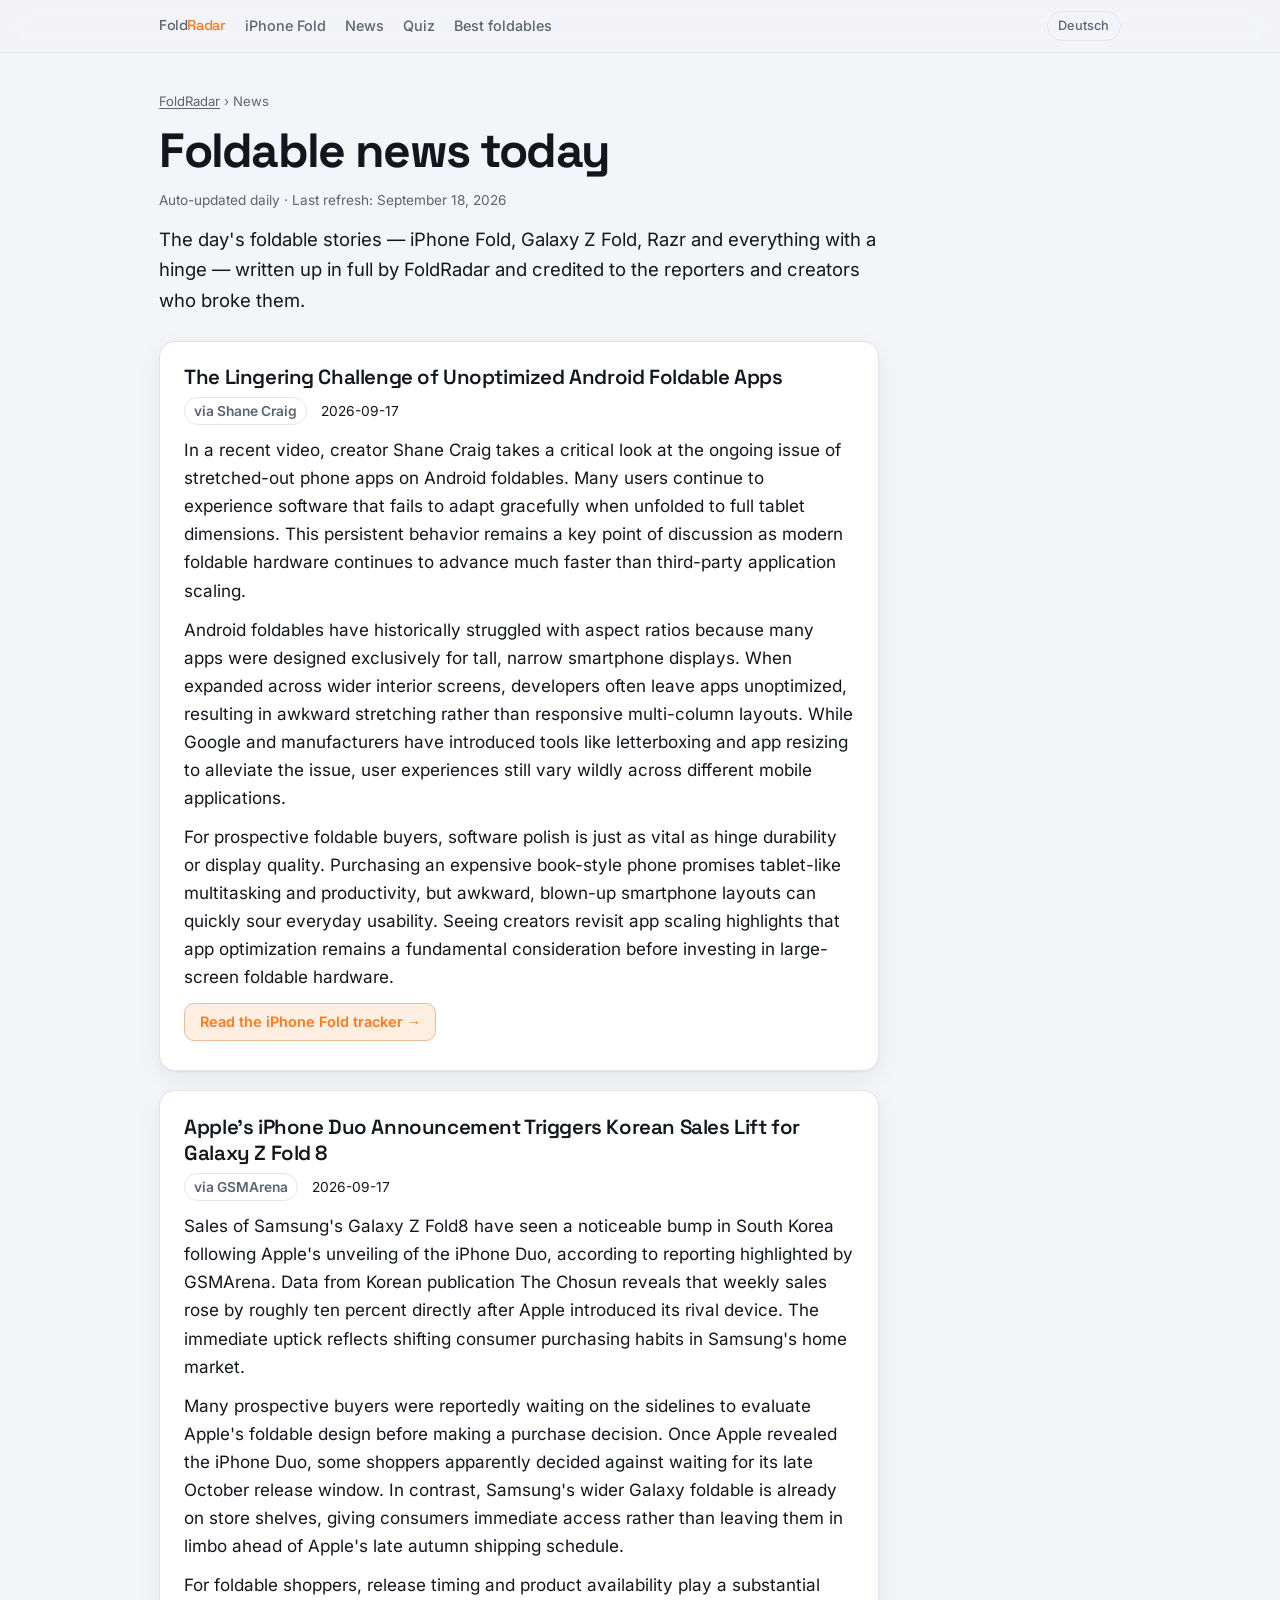
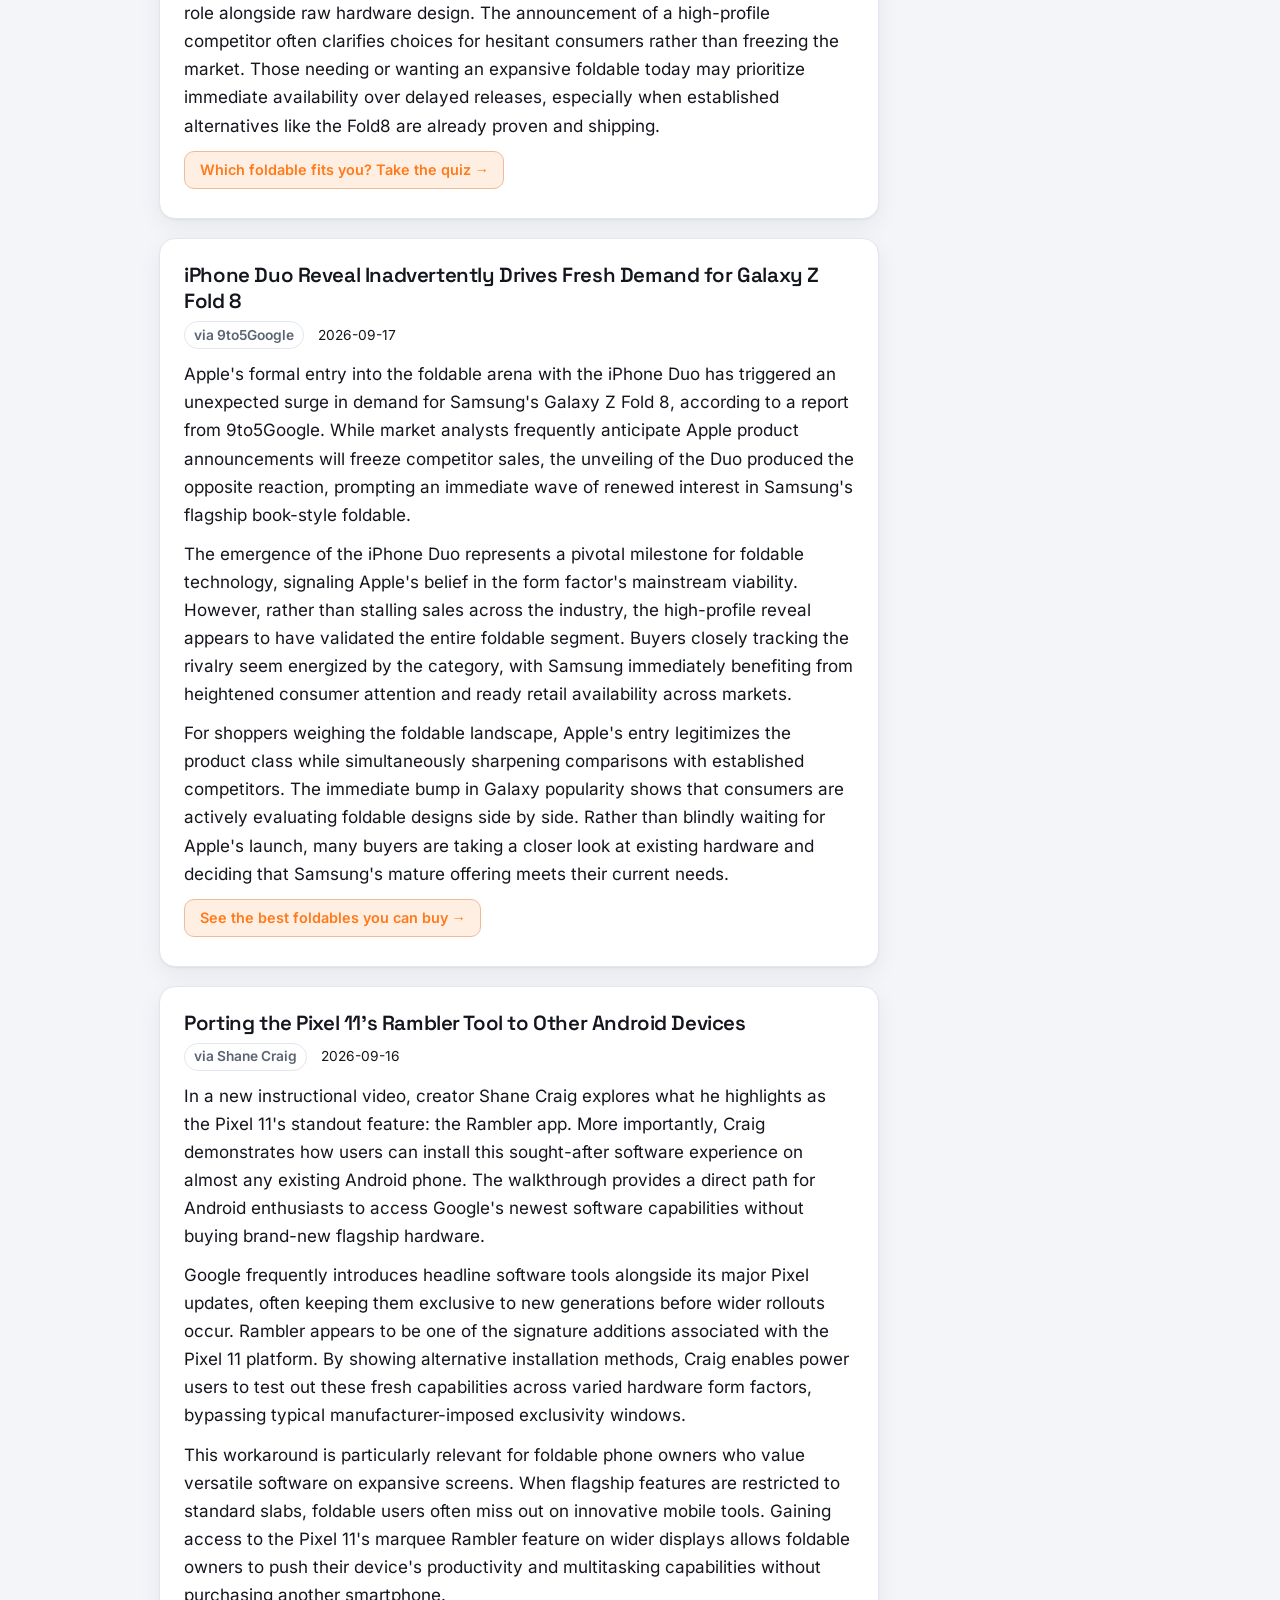
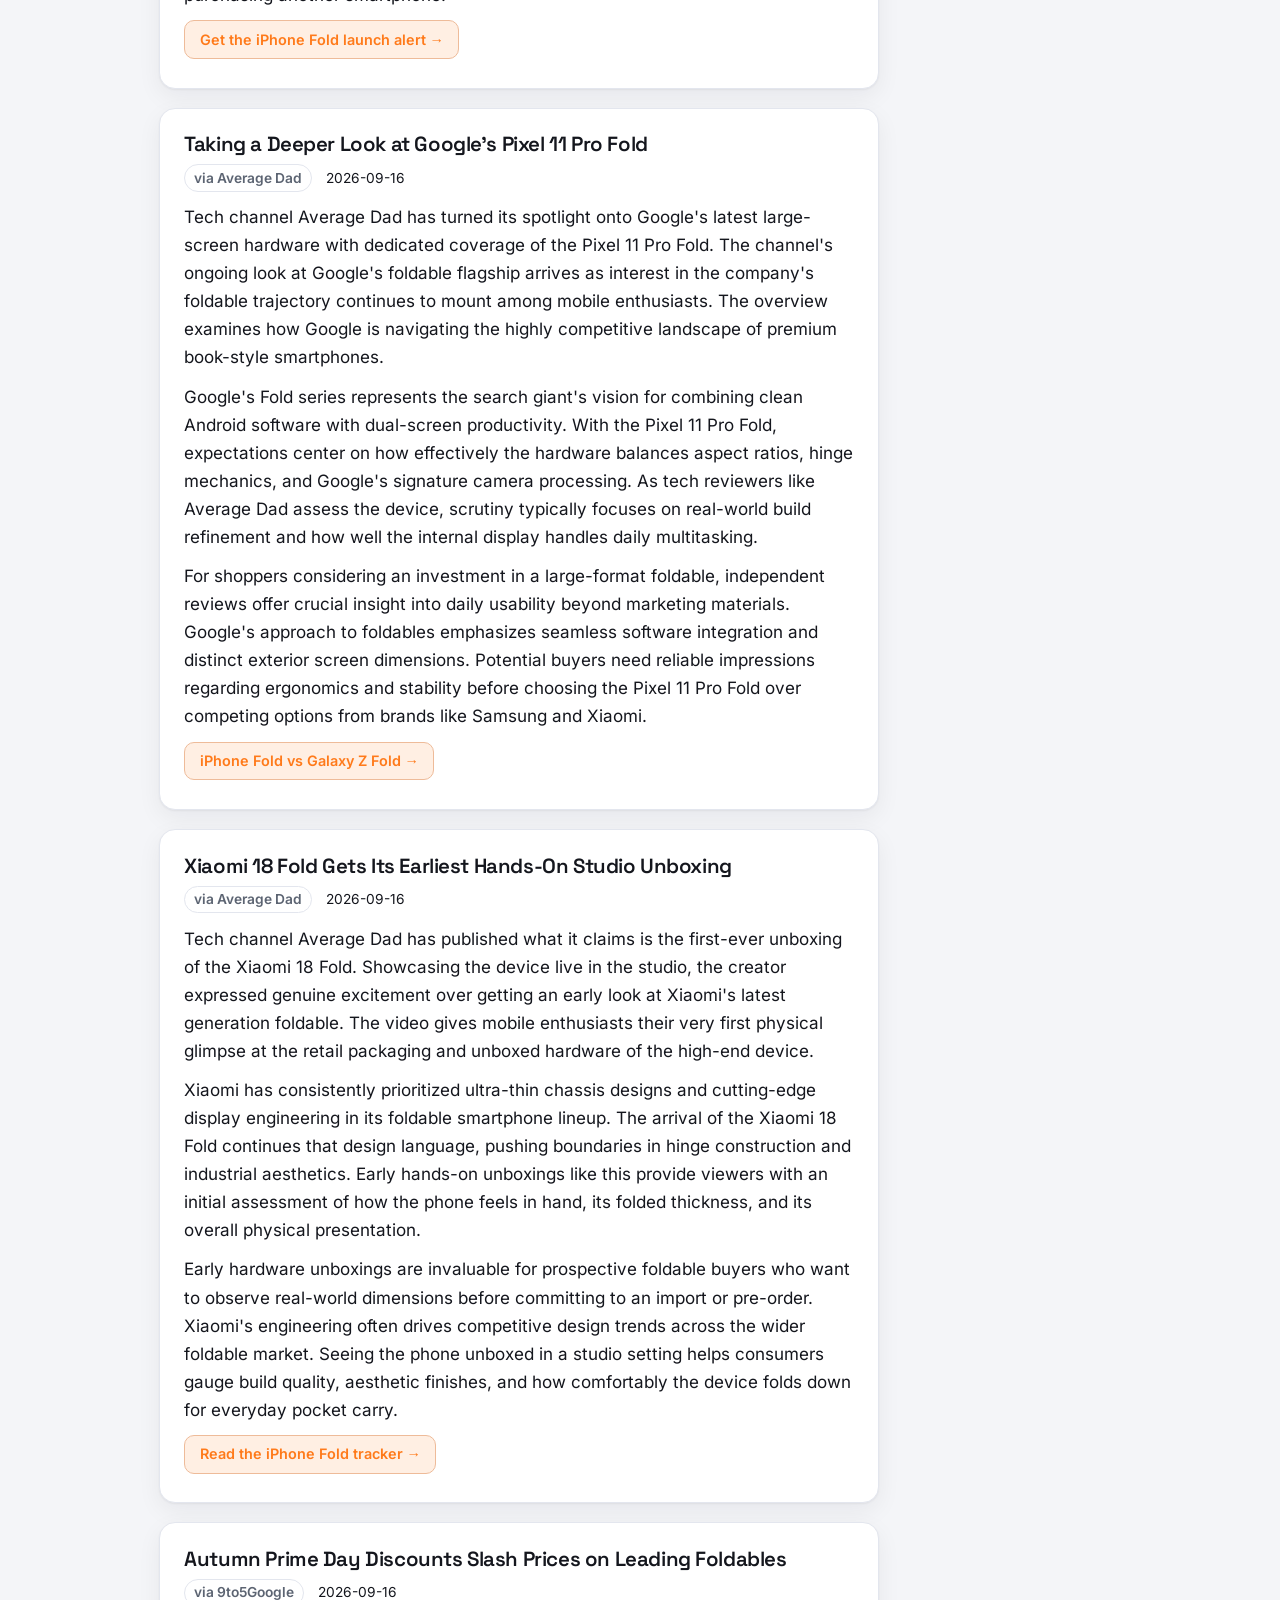
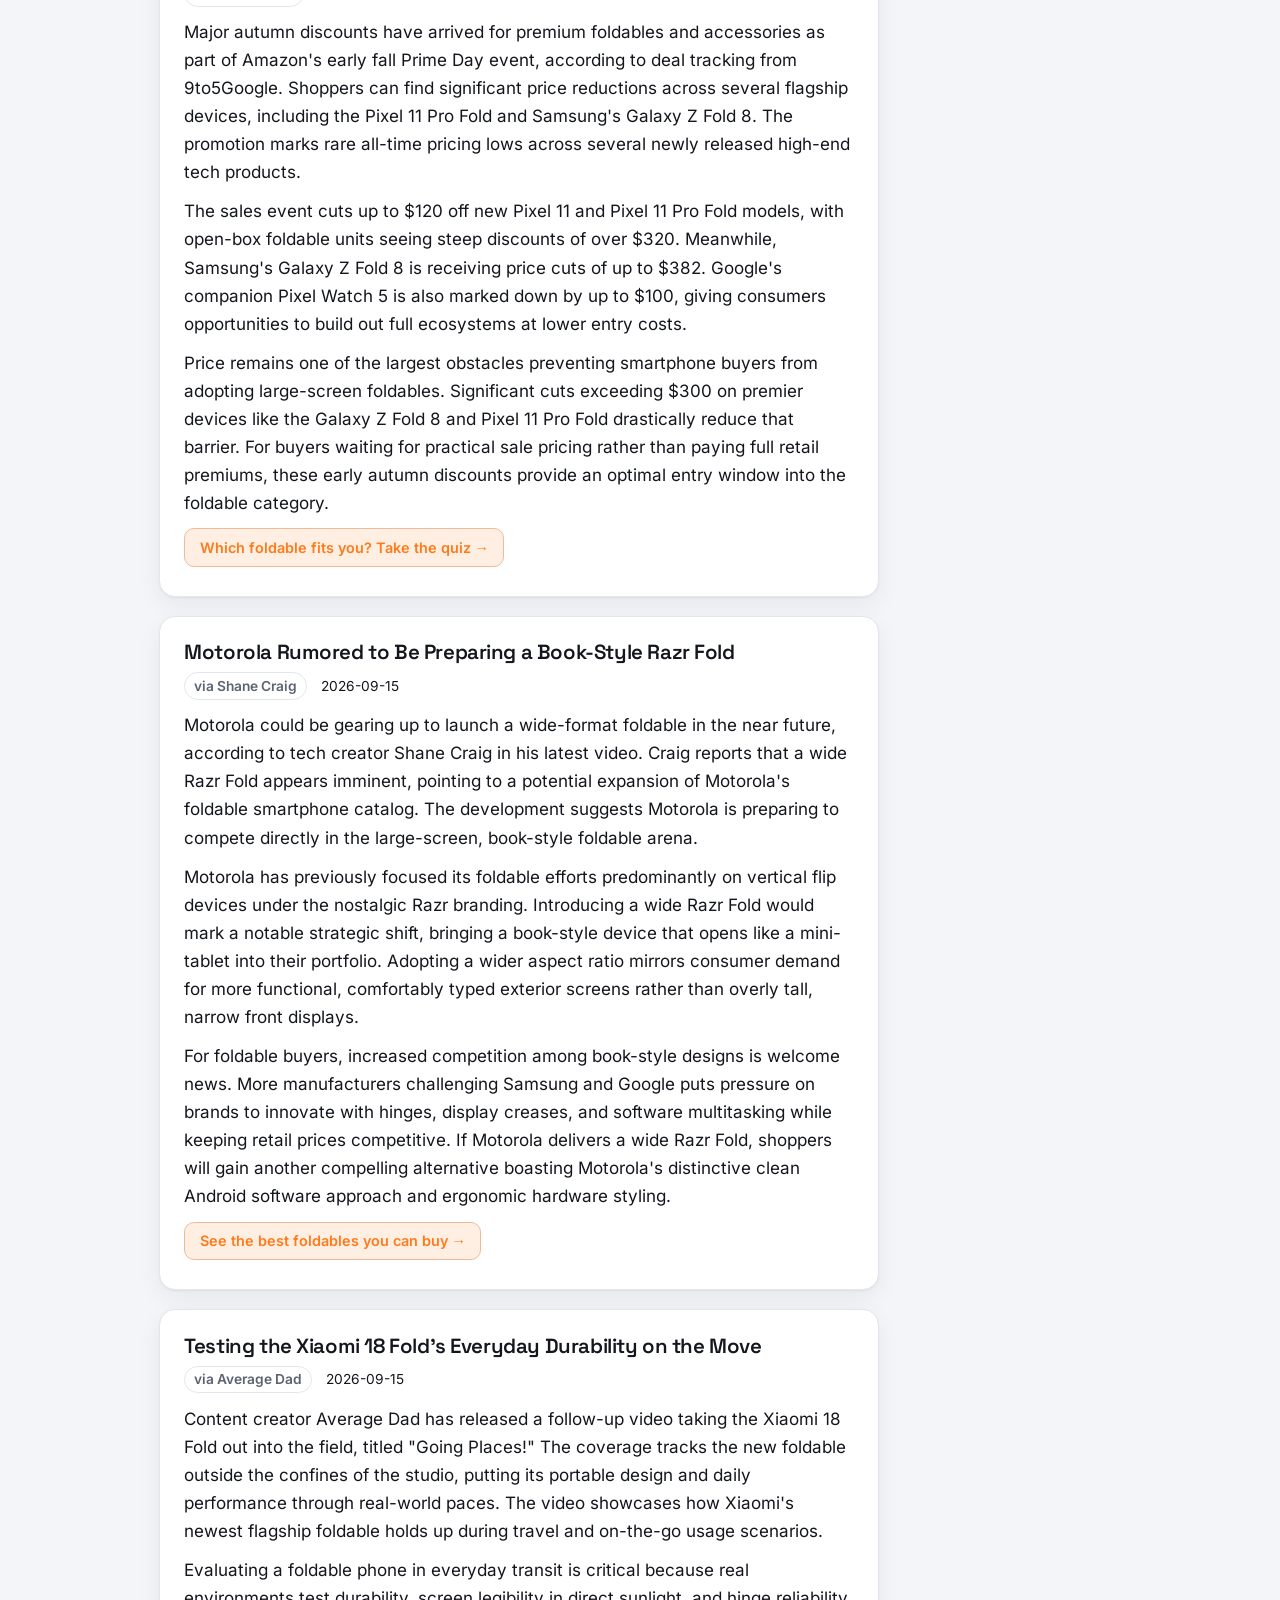
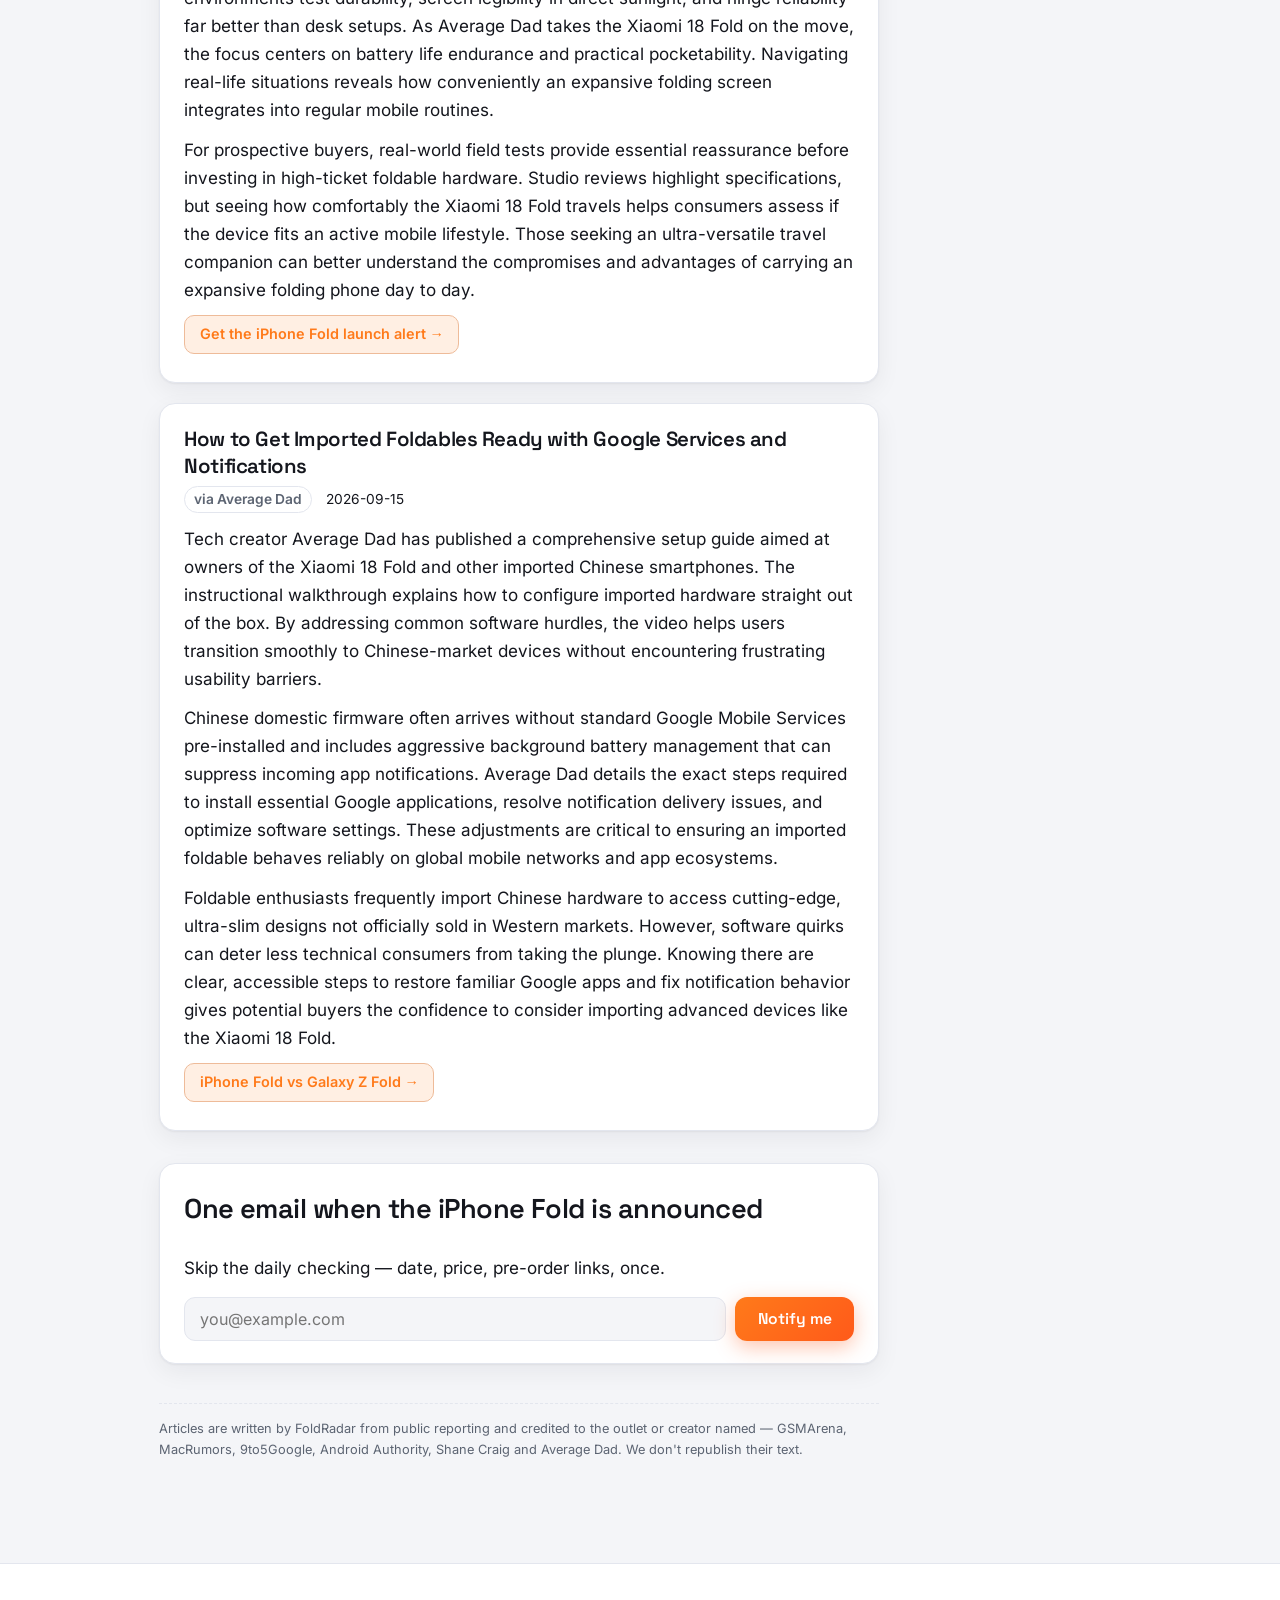
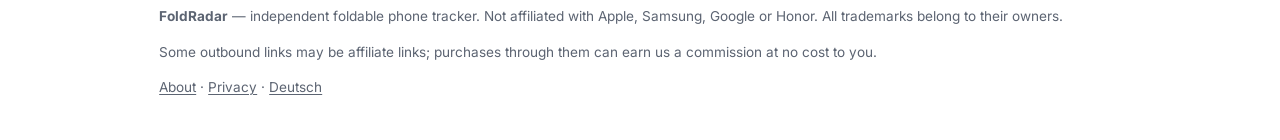
==== commit 2fabffbe: "Daily news refresh 2026-09-18" ====
--- a/news.html
+++ b/news.html
@@ -4,7 +4,7 @@
 <meta charset="utf-8">
 <meta name="viewport" content="width=device-width, initial-scale=1">
 <title>Foldable News Today — Daily Articles | FoldRadar</title>
-<meta name="description" content="Today's foldable phone news as full articles in FoldRadar's words: iPhone Fold rumors, Galaxy Z Fold and Razr coverage, credited to the source. Updated September 17, 2026.">
+<meta name="description" content="Today's foldable phone news as full articles in FoldRadar's words: iPhone Fold rumors, Galaxy Z Fold and Razr coverage, credited to the source. Updated September 18, 2026.">
 <link rel="canonical" href="https://foldradar.com/news">
 <meta name="robots" content="max-image-preview:large, max-snippet:-1, max-video-preview:-1">
 <meta property="og:site_name" content="FoldRadar">
@@ -560,7 +560,7 @@
       "name": "Foldable news today — daily articles",
       "url": "https://foldradar.com/news",
       "mainEntityOfPage": "https://foldradar.com/news",
-      "dateModified": "2026-09-17",
+      "dateModified": "2026-09-18",
       "inLanguage": "en",
       "publisher": {
         "@id": "https://foldradar.com/#org"
@@ -574,12 +574,12 @@
             "position": 1,
             "item": {
               "@type": "NewsArticle",
-              "headline": "The Lingering Headache of Unoptimized Apps on Folding Screens",
-              "description": "Tech creator Shane Craig recently questioned whether users are still dealing with stretched out phone apps on modern foldable devices. Large inner screens offer expansive real estate, yet many standar",
+              "headline": "The Lingering Challenge of Unoptimized Android Foldable Apps",
+              "description": "In a recent video, creator Shane Craig takes a critical look at the ongoing issue of stretched-out phone apps on Android foldables. Many users continue to experience software that fails to adapt grace",
               "url": "https://foldradar.com/news#s1",
               "mainEntityOfPage": "https://foldradar.com/news#s1",
               "datePublished": "2026-09-17",
-              "dateModified": "2026-09-17",
+              "dateModified": "2026-09-18",
               "articleSection": "Foldable phones",
               "inLanguage": "en",
               "image": "https://foldradar.com/og/news.png",
@@ -600,12 +600,12 @@
             "position": 2,
             "item": {
               "@type": "NewsArticle",
-              "headline": "Samsung Enjoys Korean Sales Bump Following Apple's Foldable Debut",
-              "description": "Samsung has reportedly seen a noticeable boost in domestic sales for its latest flagship foldable. According to GSMArena, citing Korean publication The Chosun, sales of the Galaxy Z Fold8 increased by",
+              "headline": "Apple’s iPhone Duo Announcement Triggers Korean Sales Lift for Galaxy Z Fold 8",
+              "description": "Sales of Samsung's Galaxy Z Fold8 have seen a noticeable bump in South Korea following Apple's unveiling of the iPhone Duo, according to reporting highlighted by GSMArena. Data from Korean publication",
               "url": "https://foldradar.com/news#s2",
               "mainEntityOfPage": "https://foldradar.com/news#s2",
               "datePublished": "2026-09-17",
-              "dateModified": "2026-09-17",
+              "dateModified": "2026-09-18",
               "articleSection": "Foldable phones",
               "inLanguage": "en",
               "image": "https://foldradar.com/og/news.png",
@@ -626,12 +626,12 @@
             "position": 3,
             "item": {
               "@type": "NewsArticle",
-              "headline": "Apple's Dual-Screen Announcement Triggers Sudden Spike in Z Fold 8 Interest",
-              "description": "Apple's entry into the foldable smartphone market appears to have provided an unexpected short-term lift to its chief rival. According to 9to5Google, the Galaxy Z Fold 8 experienced a significant surg",
+              "headline": "iPhone Duo Reveal Inadvertently Drives Fresh Demand for Galaxy Z Fold 8",
+              "description": "Apple's formal entry into the foldable arena with the iPhone Duo has triggered an unexpected surge in demand for Samsung's Galaxy Z Fold 8, according to a report from 9to5Google. While market analysts",
               "url": "https://foldradar.com/news#s3",
               "mainEntityOfPage": "https://foldradar.com/news#s3",
               "datePublished": "2026-09-17",
-              "dateModified": "2026-09-17",
+              "dateModified": "2026-09-18",
               "articleSection": "Foldable phones",
               "inLanguage": "en",
               "image": "https://foldradar.com/og/news.png",
@@ -652,12 +652,12 @@
             "position": 4,
             "item": {
               "@type": "NewsArticle",
-              "headline": "Launch Delays for Apple's Foldable Drive Immediate Wins for Samsung",
-              "description": "Apple's highly anticipated foldable reveal may have unintentionally driven shoppers straight into the arms of its primary competitor. As reported by Android Authority, the announcement of the iPhone D",
+              "headline": "Porting the Pixel 11’s Rambler Tool to Other Android Devices",
+              "description": "In a new instructional video, creator Shane Craig explores what he highlights as the Pixel 11's standout feature: the Rambler app. More importantly, Craig demonstrates how users can install this sough",
               "url": "https://foldradar.com/news#s4",
               "mainEntityOfPage": "https://foldradar.com/news#s4",
-              "datePublished": "2026-09-17",
-              "dateModified": "2026-09-17",
+              "datePublished": "2026-09-16",
+              "dateModified": "2026-09-18",
               "articleSection": "Foldable phones",
               "inLanguage": "en",
               "image": "https://foldradar.com/og/news.png",
@@ -669,7 +669,7 @@
               },
               "sourceOrganization": {
                 "@type": "Organization",
-                "name": "Android Authority"
+                "name": "Shane Craig"
               }
             }
           },
@@ -678,12 +678,12 @@
             "position": 5,
             "item": {
               "@type": "NewsArticle",
-              "headline": "Pixel 11's Standout Rambler Capability Ported to Other Android Hardware",
-              "description": "Google's Pixel lineup often introduces standout software tricks, and enthusiasts are already discovering ways to share those perks. In a recent video, tech creator Shane Craig highlighted what he cons",
+              "headline": "Taking a Deeper Look at Google’s Pixel 11 Pro Fold",
+              "description": "Tech channel Average Dad has turned its spotlight onto Google's latest large-screen hardware with dedicated coverage of the Pixel 11 Pro Fold. The channel's ongoing look at Google's foldable flagship ",
               "url": "https://foldradar.com/news#s5",
               "mainEntityOfPage": "https://foldradar.com/news#s5",
               "datePublished": "2026-09-16",
-              "dateModified": "2026-09-17",
+              "dateModified": "2026-09-18",
               "articleSection": "Foldable phones",
               "inLanguage": "en",
               "image": "https://foldradar.com/og/news.png",
@@ -695,7 +695,7 @@
               },
               "sourceOrganization": {
                 "@type": "Organization",
-                "name": "Shane Craig"
+                "name": "Average Dad"
               }
             }
           },
@@ -704,12 +704,12 @@
             "position": 6,
             "item": {
               "@type": "NewsArticle",
-              "headline": "First Look Impressions of Google's Pixel 11 Pro Fold in Action",
-              "description": "Google's folding hardware continues to attract serious scrutiny from mobile reviewers and everyday gadget enthusiasts. In a recent video update, tech channel Average Dad took a close look at the Googl",
+              "headline": "Xiaomi 18 Fold Gets Its Earliest Hands-On Studio Unboxing",
+              "description": "Tech channel Average Dad has published what it claims is the first-ever unboxing of the Xiaomi 18 Fold. Showcasing the device live in the studio, the creator expressed genuine excitement over getting ",
               "url": "https://foldradar.com/news#s6",
               "mainEntityOfPage": "https://foldradar.com/news#s6",
               "datePublished": "2026-09-16",
-              "dateModified": "2026-09-17",
+              "dateModified": "2026-09-18",
               "articleSection": "Foldable phones",
               "inLanguage": "en",
               "image": "https://foldradar.com/og/news.png",
@@ -730,12 +730,64 @@
             "position": 7,
             "item": {
               "@type": "NewsArticle",
-              "headline": "Xiaomi 18 Fold Makes Studio Debut in Early Unboxing Showcase",
-              "description": "Tech content creator Average Dad recently showcased what he described as the first unboxing of the Xiaomi 18 Fold. Giving viewers an early studio look at the newly arrived folding flagship, the creato",
+              "headline": "Autumn Prime Day Discounts Slash Prices on Leading Foldables",
+              "description": "Major autumn discounts have arrived for premium foldables and accessories as part of Amazon's early fall Prime Day event, according to deal tracking from 9to5Google. Shoppers can find significant pric",
               "url": "https://foldradar.com/news#s7",
               "mainEntityOfPage": "https://foldradar.com/news#s7",
               "datePublished": "2026-09-16",
-              "dateModified": "2026-09-17",
+              "dateModified": "2026-09-18",
+              "articleSection": "Foldable phones",
+              "inLanguage": "en",
+              "image": "https://foldradar.com/og/news.png",
+              "author": {
+                "@id": "https://foldradar.com/#org"
+              },
+              "publisher": {
+                "@id": "https://foldradar.com/#org"
+              },
+              "sourceOrganization": {
+                "@type": "Organization",
+                "name": "9to5Google"
+              }
+            }
+          },
+          {
+            "@type": "ListItem",
+            "position": 8,
+            "item": {
+              "@type": "NewsArticle",
+              "headline": "Motorola Rumored to Be Preparing a Book-Style Razr Fold",
+              "description": "Motorola could be gearing up to launch a wide-format foldable in the near future, according to tech creator Shane Craig in his latest video. Craig reports that a wide Razr Fold appears imminent, point",
+              "url": "https://foldradar.com/news#s8",
+              "mainEntityOfPage": "https://foldradar.com/news#s8",
+              "datePublished": "2026-09-15",
+              "dateModified": "2026-09-18",
+              "articleSection": "Foldable phones",
+              "inLanguage": "en",
+              "image": "https://foldradar.com/og/news.png",
+              "author": {
+                "@id": "https://foldradar.com/#org"
+              },
+              "publisher": {
+                "@id": "https://foldradar.com/#org"
+              },
+              "sourceOrganization": {
+                "@type": "Organization",
+                "name": "Shane Craig"
+              }
+            }
+          },
+          {
+            "@type": "ListItem",
+            "position": 9,
+            "item": {
+              "@type": "NewsArticle",
+              "headline": "Testing the Xiaomi 18 Fold’s Everyday Durability on the Move",
+              "description": "Content creator Average Dad has released a follow-up video taking the Xiaomi 18 Fold out into the field, titled \"Going Places!\" The coverage tracks the new foldable outside the confines of the studio,",
+              "url": "https://foldradar.com/news#s9",
+              "mainEntityOfPage": "https://foldradar.com/news#s9",
+              "datePublished": "2026-09-15",
+              "dateModified": "2026-09-18",
               "articleSection": "Foldable phones",
               "inLanguage": "en",
               "image": "https://foldradar.com/og/news.png",
@@ -753,67 +805,15 @@
           },
           {
             "@type": "ListItem",
-            "position": 8,
-            "item": {
-              "@type": "NewsArticle",
-              "headline": "Major Discounts Slash Prices on Pixel 11 Pro Fold and Galaxy Z Fold 8",
-              "description": "Fall shopping events are bringing substantial discounts to several top-tier folding smartphones and companion wearables. According to 9to5Google, early fall Prime Day deals at Amazon have dropped the ",
-              "url": "https://foldradar.com/news#s8",
-              "mainEntityOfPage": "https://foldradar.com/news#s8",
-              "datePublished": "2026-09-16",
-              "dateModified": "2026-09-17",
-              "articleSection": "Foldable phones",
-              "inLanguage": "en",
-              "image": "https://foldradar.com/og/news.png",
-              "author": {
-                "@id": "https://foldradar.com/#org"
-              },
-              "publisher": {
-                "@id": "https://foldradar.com/#org"
-              },
-              "sourceOrganization": {
-                "@type": "Organization",
-                "name": "9to5Google"
-              }
-            }
-          },
-          {
-            "@type": "ListItem",
-            "position": 9,
-            "item": {
-              "@type": "NewsArticle",
-              "headline": "Motorola May Soon Challenge Book-Style Foldables with Wider Razr",
-              "description": "Motorola may soon expand its foldable portfolio with an entirely new form factor. In a recent video, tech commentator Shane Craig reported that a wide Razr Fold device appears imminent. The potential ",
-              "url": "https://foldradar.com/news#s9",
-              "mainEntityOfPage": "https://foldradar.com/news#s9",
-              "datePublished": "2026-09-15",
-              "dateModified": "2026-09-17",
-              "articleSection": "Foldable phones",
-              "inLanguage": "en",
-              "image": "https://foldradar.com/og/news.png",
-              "author": {
-                "@id": "https://foldradar.com/#org"
-              },
-              "publisher": {
-                "@id": "https://foldradar.com/#org"
-              },
-              "sourceOrganization": {
-                "@type": "Organization",
-                "name": "Shane Craig"
-              }
-            }
-          },
-          {
-            "@type": "ListItem",
             "position": 10,
             "item": {
               "@type": "NewsArticle",
-              "headline": "Xiaomi 18 Fold Put Through Real-World Paces Beyond the Studio Desk",
-              "description": "Independent tech creator Average Dad recently shared a new video update spotlighting the Xiaomi 18 Fold titled Going Places. Following up on early studio unboxing coverage, this latest segment takes t",
+              "headline": "How to Get Imported Foldables Ready with Google Services and Notifications",
+              "description": "Tech creator Average Dad has published a comprehensive setup guide aimed at owners of the Xiaomi 18 Fold and other imported Chinese smartphones. The instructional walkthrough explains how to configure",
               "url": "https://foldradar.com/news#s10",
               "mainEntityOfPage": "https://foldradar.com/news#s10",
               "datePublished": "2026-09-15",
-              "dateModified": "2026-09-17",
+              "dateModified": "2026-09-18",
               "articleSection": "Foldable phones",
               "inLanguage": "en",
               "image": "https://foldradar.com/og/news.png",
@@ -851,88 +851,88 @@
 <main>
   <p class="crumbs"><a href="/">FoldRadar</a> › News</p>
   <h1>Foldable news today</h1>
-  <p class="updated">Auto-updated daily · Last refresh: September 17, 2026</p>
+  <p class="updated">Auto-updated daily · Last refresh: September 18, 2026</p>
   <p class="lead">The day's foldable stories — iPhone Fold, Galaxy Z Fold, Razr and everything with a hinge — written up in full by FoldRadar and credited to the reporters and creators who broke them.</p>
 
   <div class="newsfeed">
     <article class="newsart" id="s1">
-      <h2>The Lingering Headache of Unoptimized Apps on Folding Screens</h2>
+      <h2>The Lingering Challenge of Unoptimized Android Foldable Apps</h2>
       <p class="digest-meta"><span class="via">via Shane Craig</span><span class="feedmeta">2026-09-17</span></p>
-      <p>Tech creator Shane Craig recently questioned whether users are still dealing with stretched out phone apps on modern foldable devices. Large inner screens offer expansive real estate, yet many standard smartphone applications still fail to adapt naturally to non-traditional aspect ratios. This ongoing layout struggle continues to frustrate enthusiasts who invest heavily in premium foldable hardware.</p>
-      <p>In his latest video, Shane Craig dives into the current state of Android app scaling across different screen sizes. While major platforms and operating systems have introduced letterboxing options and aspect ratio toggles, numerous third-party apps simply stretch mobile interfaces horizontally. This results in awkward spacing, oversized UI elements, and compromised ergonomics that fail to take real advantage of folding screens.</p>
-      <p>For prospective foldable buyers, software optimization remains just as important as durable hinges and crease visibility. Spending top-dollar on a book-style foldable loses its appeal if your favorite everyday applications look poorly scaled inside. Understanding whether developers are truly updating their layouts helps consumers decide if adopting a large internal folding canvas fits their daily workflow right now.</p>
+      <p>In a recent video, creator Shane Craig takes a critical look at the ongoing issue of stretched-out phone apps on Android foldables. Many users continue to experience software that fails to adapt gracefully when unfolded to full tablet dimensions. This persistent behavior remains a key point of discussion as modern foldable hardware continues to advance much faster than third-party application scaling.</p>
+      <p>Android foldables have historically struggled with aspect ratios because many apps were designed exclusively for tall, narrow smartphone displays. When expanded across wider interior screens, developers often leave apps unoptimized, resulting in awkward stretching rather than responsive multi-column layouts. While Google and manufacturers have introduced tools like letterboxing and app resizing to alleviate the issue, user experiences still vary wildly across different mobile applications.</p>
+      <p>For prospective foldable buyers, software polish is just as vital as hinge durability or display quality. Purchasing an expensive book-style phone promises tablet-like multitasking and productivity, but awkward, blown-up smartphone layouts can quickly sour everyday usability. Seeing creators revisit app scaling highlights that app optimization remains a fundamental consideration before investing in large-screen foldable hardware.</p>
       <p><a class="buylink" href="/iphone-fold">Read the iPhone Fold tracker →</a></p>
     </article>
     <article class="newsart" id="s2">
-      <h2>Samsung Enjoys Korean Sales Bump Following Apple&#x27;s Foldable Debut</h2>
+      <h2>Apple’s iPhone Duo Announcement Triggers Korean Sales Lift for Galaxy Z Fold 8</h2>
       <p class="digest-meta"><span class="via">via GSMArena</span><span class="feedmeta">2026-09-17</span></p>
-      <p>Samsung has reportedly seen a noticeable boost in domestic sales for its latest flagship foldable. According to GSMArena, citing Korean publication The Chosun, sales of the Galaxy Z Fold8 increased by approximately ten percent week-over-week immediately following Apple&#x27;s official reveal of the iPhone Duo. Many prospective buyers had evidently been waiting on the sidelines to see Apple&#x27;s offering first.</p>
-      <p>The timing of device availability appears to be playing a significant role in consumer behavior. While the newly unveiled iPhone Duo is not scheduled to hit retail shelves until late October, Samsung&#x27;s wide Galaxy Z Fold8 is already available for immediate purchase. This shipping delay gave hesitant shoppers a clear timeline, prompting many who preferred not to wait to choose Samsung.</p>
-      <p>For consumers shopping for a next-generation folding phone, prompt availability often outweighs the temptation of upcoming competitor hardware. Apple entering the foldable space has clearly driven intense curiosity across the entire category, but launch schedules matter. Buyers eager to upgrade right now are finding compelling value in established, readily accessible hardware rather than delaying their purchase for months.</p>
+      <p>Sales of Samsung&#x27;s Galaxy Z Fold8 have seen a noticeable bump in South Korea following Apple&#x27;s unveiling of the iPhone Duo, according to reporting highlighted by GSMArena. Data from Korean publication The Chosun reveals that weekly sales rose by roughly ten percent directly after Apple introduced its rival device. The immediate uptick reflects shifting consumer purchasing habits in Samsung&#x27;s home market.</p>
+      <p>Many prospective buyers were reportedly waiting on the sidelines to evaluate Apple&#x27;s foldable design before making a purchase decision. Once Apple revealed the iPhone Duo, some shoppers apparently decided against waiting for its late October release window. In contrast, Samsung&#x27;s wider Galaxy foldable is already on store shelves, giving consumers immediate access rather than leaving them in limbo ahead of Apple&#x27;s late autumn shipping schedule.</p>
+      <p>For foldable shoppers, release timing and product availability play a substantial role alongside raw hardware design. The announcement of a high-profile competitor often clarifies choices for hesitant consumers rather than freezing the market. Those needing or wanting an expansive foldable today may prioritize immediate availability over delayed releases, especially when established alternatives like the Fold8 are already proven and shipping.</p>
       <p><a class="buylink" href="/which-foldable">Which foldable fits you? Take the quiz →</a></p>
     </article>
     <article class="newsart" id="s3">
-      <h2>Apple&#x27;s Dual-Screen Announcement Triggers Sudden Spike in Z Fold 8 Interest</h2>
+      <h2>iPhone Duo Reveal Inadvertently Drives Fresh Demand for Galaxy Z Fold 8</h2>
       <p class="digest-meta"><span class="via">via 9to5Google</span><span class="feedmeta">2026-09-17</span></p>
-      <p>Apple&#x27;s entry into the foldable smartphone market appears to have provided an unexpected short-term lift to its chief rival. According to 9to5Google, the Galaxy Z Fold 8 experienced a significant surge in consumer popularity right after Apple officially unveiled the iPhone Duo. Rather than freezing market demand, the high-profile announcement immediately energized attention around existing folding flagships.</p>
-      <p>Industry observers widely anticipate that Apple&#x27;s first foldable will eventually become a dominant force across the global marketplace once distribution ramps up. However, the initial reveal produced an immediate counter-reaction among consumers who were monitoring both options. As Apple showcased its Duo vision, interest swiftly pivoted toward Samsung&#x27;s mature hardware, translating into an instant boost for the Z Fold 8.</p>
-      <p>For shoppers navigating the foldable market, this sudden momentum highlights how competitive tension benefits consumers exploring their options. Apple stepping into foldables validates the form factor for mainstream audiences, yet it simultaneously casts a bright spotlight on mature alternatives. Buyers are weighing immediate benefits, proven track records, and overall readiness before deciding which premium folding platform deserves their investment.</p>
+      <p>Apple&#x27;s formal entry into the foldable arena with the iPhone Duo has triggered an unexpected surge in demand for Samsung&#x27;s Galaxy Z Fold 8, according to a report from 9to5Google. While market analysts frequently anticipate Apple product announcements will freeze competitor sales, the unveiling of the Duo produced the opposite reaction, prompting an immediate wave of renewed interest in Samsung&#x27;s flagship book-style foldable.</p>
+      <p>The emergence of the iPhone Duo represents a pivotal milestone for foldable technology, signaling Apple&#x27;s belief in the form factor&#x27;s mainstream viability. However, rather than stalling sales across the industry, the high-profile reveal appears to have validated the entire foldable segment. Buyers closely tracking the rivalry seem energized by the category, with Samsung immediately benefiting from heightened consumer attention and ready retail availability across markets.</p>
+      <p>For shoppers weighing the foldable landscape, Apple&#x27;s entry legitimizes the product class while simultaneously sharpening comparisons with established competitors. The immediate bump in Galaxy popularity shows that consumers are actively evaluating foldable designs side by side. Rather than blindly waiting for Apple&#x27;s launch, many buyers are taking a closer look at existing hardware and deciding that Samsung&#x27;s mature offering meets their current needs.</p>
       <p><a class="buylink" href="/best-foldable-phones">See the best foldables you can buy →</a></p>
     </article>
     <article class="newsart" id="s4">
-      <h2>Launch Delays for Apple&#x27;s Foldable Drive Immediate Wins for Samsung</h2>
-      <p class="digest-meta"><span class="via">via Android Authority</span><span class="feedmeta">2026-09-17</span></p>
-      <p>Apple&#x27;s highly anticipated foldable reveal may have unintentionally driven shoppers straight into the arms of its primary competitor. As reported by Android Authority, the announcement of the iPhone Duo appears to have boosted sales for Samsung&#x27;s Galaxy Z Fold 8, as interested buyers evaluated their options once Apple finally revealed its upcoming folding smartphone hardware.</p>
-      <p>A primary driver behind this sales trend appears to be device availability and consumer patience. Apple&#x27;s iPhone Duo is not scheduled to ship out to customers until late October, forcing interested shoppers to endure a prolonged wait. Facing premium price tags, many shoppers appear reluctant to invest heavily in hardware that remains unavailable for weeks when alternatives exist.</p>
-      <p>For shoppers looking to purchase a top-tier foldable, release timelines can be just as decisive as device specifications. Dropping significant cash on a cutting-edge device feels far more palatable when you can take delivery immediately. Samsung&#x27;s readily available stock offers instant gratification, reminding buyers that waiting for unreleased hardware is not always the most attractive choice.</p>
+      <h2>Porting the Pixel 11’s Rambler Tool to Other Android Devices</h2>
+      <p class="digest-meta"><span class="via">via Shane Craig</span><span class="feedmeta">2026-09-16</span></p>
+      <p>In a new instructional video, creator Shane Craig explores what he highlights as the Pixel 11&#x27;s standout feature: the Rambler app. More importantly, Craig demonstrates how users can install this sought-after software experience on almost any existing Android phone. The walkthrough provides a direct path for Android enthusiasts to access Google&#x27;s newest software capabilities without buying brand-new flagship hardware.</p>
+      <p>Google frequently introduces headline software tools alongside its major Pixel updates, often keeping them exclusive to new generations before wider rollouts occur. Rambler appears to be one of the signature additions associated with the Pixel 11 platform. By showing alternative installation methods, Craig enables power users to test out these fresh capabilities across varied hardware form factors, bypassing typical manufacturer-imposed exclusivity windows.</p>
+      <p>This workaround is particularly relevant for foldable phone owners who value versatile software on expansive screens. When flagship features are restricted to standard slabs, foldable users often miss out on innovative mobile tools. Gaining access to the Pixel 11&#x27;s marquee Rambler feature on wider displays allows foldable owners to push their device&#x27;s productivity and multitasking capabilities without purchasing another smartphone.</p>
       <p><a class="buylink" href="/news#launch-alert">Get the iPhone Fold launch alert →</a></p>
     </article>
     <article class="newsart" id="s5">
-      <h2>Pixel 11&#x27;s Standout Rambler Capability Ported to Other Android Hardware</h2>
-      <p class="digest-meta"><span class="via">via Shane Craig</span><span class="feedmeta">2026-09-16</span></p>
-      <p>Google&#x27;s Pixel lineup often introduces standout software tricks, and enthusiasts are already discovering ways to share those perks. In a recent video, tech creator Shane Craig highlighted what he considers the Pixel 11&#x27;s best feature, demonstrating how to install Rambler on almost any Android phone. The workaround opens up Google&#x27;s latest software capability to a wider audience.</p>
-      <p>Pixel devices routinely showcase innovative Android utilities before they ever make their way into general releases or third-party skins. The Rambler tool, introduced alongside the Pixel 11 generation, has garnered praise for its overall utility and performance. Shane Craig details the steps required to sideload and run the feature across alternative devices, bypassing traditional hardware-exclusive restrictions.</p>
-      <p>For foldable owners running diverse Android operating skins, finding ways to port exclusive Pixel software provides genuine flexibility. Google&#x27;s software ecosystem frequently enhances multitasking and daily productivity, areas where foldable displays naturally excel. Being able to experience headline Pixel tools like Rambler without swapping hardware makes existing folding phones feel far more capable and versatile overall.</p>
+      <h2>Taking a Deeper Look at Google’s Pixel 11 Pro Fold</h2>
+      <p class="digest-meta"><span class="via">via Average Dad</span><span class="feedmeta">2026-09-16</span></p>
+      <p>Tech channel Average Dad has turned its spotlight onto Google&#x27;s latest large-screen hardware with dedicated coverage of the Pixel 11 Pro Fold. The channel&#x27;s ongoing look at Google&#x27;s foldable flagship arrives as interest in the company&#x27;s foldable trajectory continues to mount among mobile enthusiasts. The overview examines how Google is navigating the highly competitive landscape of premium book-style smartphones.</p>
+      <p>Google&#x27;s Fold series represents the search giant&#x27;s vision for combining clean Android software with dual-screen productivity. With the Pixel 11 Pro Fold, expectations center on how effectively the hardware balances aspect ratios, hinge mechanics, and Google&#x27;s signature camera processing. As tech reviewers like Average Dad assess the device, scrutiny typically focuses on real-world build refinement and how well the internal display handles daily multitasking.</p>
+      <p>For shoppers considering an investment in a large-format foldable, independent reviews offer crucial insight into daily usability beyond marketing materials. Google&#x27;s approach to foldables emphasizes seamless software integration and distinct exterior screen dimensions. Potential buyers need reliable impressions regarding ergonomics and stability before choosing the Pixel 11 Pro Fold over competing options from brands like Samsung and Xiaomi.</p>
       <p><a class="buylink" href="/iphone-fold-vs-galaxy-z-fold">iPhone Fold vs Galaxy Z Fold →</a></p>
     </article>
     <article class="newsart" id="s6">
-      <h2>First Look Impressions of Google&#x27;s Pixel 11 Pro Fold in Action</h2>
+      <h2>Xiaomi 18 Fold Gets Its Earliest Hands-On Studio Unboxing</h2>
       <p class="digest-meta"><span class="via">via Average Dad</span><span class="feedmeta">2026-09-16</span></p>
-      <p>Google&#x27;s folding hardware continues to attract serious scrutiny from mobile reviewers and everyday gadget enthusiasts. In a recent video update, tech channel Average Dad took a close look at the Google Pixel 11 Pro Fold, examining how the company&#x27;s latest book-style flagship performs. The device represents Google&#x27;s continuing effort to refine its foldable smartphone vision against tough competition.</p>
-      <p>The Pixel 11 Pro Fold builds upon Google&#x27;s unique design philosophy, pairing its signature Android software experience with expansive internal screen real estate. As covered by Average Dad, hands-on impressions remain vital for understanding how the device balances form factor, daily ergonomics, and everyday reliability. Enthusiasts frequently look to real-world testing to see how Google&#x27;s hardware holds up.</p>
-      <p>Prospective foldable buyers need transparent, real-world evaluations before spending top dollar on large dual-screen hardware. Google&#x27;s foldable approach offers an alternative aesthetic and software environment compared to Samsung, making independent hands-on reviews critical. Understanding how the Pixel 11 Pro Fold handles daily tasks helps consumers determine whether Google&#x27;s flagship foldable genuinely fits their lifestyle and pocket.</p>
+      <p>Tech channel Average Dad has published what it claims is the first-ever unboxing of the Xiaomi 18 Fold. Showcasing the device live in the studio, the creator expressed genuine excitement over getting an early look at Xiaomi&#x27;s latest generation foldable. The video gives mobile enthusiasts their very first physical glimpse at the retail packaging and unboxed hardware of the high-end device.</p>
+      <p>Xiaomi has consistently prioritized ultra-thin chassis designs and cutting-edge display engineering in its foldable smartphone lineup. The arrival of the Xiaomi 18 Fold continues that design language, pushing boundaries in hinge construction and industrial aesthetics. Early hands-on unboxings like this provide viewers with an initial assessment of how the phone feels in hand, its folded thickness, and its overall physical presentation.</p>
+      <p>Early hardware unboxings are invaluable for prospective foldable buyers who want to observe real-world dimensions before committing to an import or pre-order. Xiaomi&#x27;s engineering often drives competitive design trends across the wider foldable market. Seeing the phone unboxed in a studio setting helps consumers gauge build quality, aesthetic finishes, and how comfortably the device folds down for everyday pocket carry.</p>
       <p><a class="buylink" href="/iphone-fold">Read the iPhone Fold tracker →</a></p>
     </article>
     <article class="newsart" id="s7">
-      <h2>Xiaomi 18 Fold Makes Studio Debut in Early Unboxing Showcase</h2>
-      <p class="digest-meta"><span class="via">via Average Dad</span><span class="feedmeta">2026-09-16</span></p>
-      <p>Tech content creator Average Dad recently showcased what he described as the first unboxing of the Xiaomi 18 Fold. Giving viewers an early studio look at the newly arrived folding flagship, the creator highlighted his immediate excitement regarding the device&#x27;s design. The unboxing offers an initial glimpse at one of the newest entries in the book-style market.</p>
-      <p>Xiaomi has steadily pushed hardware boundaries in the foldable category, focusing heavily on slim profiles and impressive hinge mechanics across its releases. According to Average Dad, bringing the Xiaomi 18 Fold into the studio provides a crucial first look at packaging, build quality, and immediate hand feel. These early unboxings set initial consumer expectations for upcoming releases.</p>
-      <p>For foldable fans, seeing fresh competition from brands like Xiaomi is essential for tracking where mobile hardware innovation is heading. While global availability varies for Chinese foldables, their engineering often influences industry trends worldwide. Early unboxings help prospective buyers evaluate whether imported flagships offer tangible design advantages over mainstream options sold through traditional carrier channels.</p>
+      <h2>Autumn Prime Day Discounts Slash Prices on Leading Foldables</h2>
+      <p class="digest-meta"><span class="via">via 9to5Google</span><span class="feedmeta">2026-09-16</span></p>
+      <p>Major autumn discounts have arrived for premium foldables and accessories as part of Amazon&#x27;s early fall Prime Day event, according to deal tracking from 9to5Google. Shoppers can find significant price reductions across several flagship devices, including the Pixel 11 Pro Fold and Samsung&#x27;s Galaxy Z Fold 8. The promotion marks rare all-time pricing lows across several newly released high-end tech products.</p>
+      <p>The sales event cuts up to $120 off new Pixel 11 and Pixel 11 Pro Fold models, with open-box foldable units seeing steep discounts of over $320. Meanwhile, Samsung&#x27;s Galaxy Z Fold 8 is receiving price cuts of up to $382. Google&#x27;s companion Pixel Watch 5 is also marked down by up to $100, giving consumers opportunities to build out full ecosystems at lower entry costs.</p>
+      <p>Price remains one of the largest obstacles preventing smartphone buyers from adopting large-screen foldables. Significant cuts exceeding $300 on premier devices like the Galaxy Z Fold 8 and Pixel 11 Pro Fold drastically reduce that barrier. For buyers waiting for practical sale pricing rather than paying full retail premiums, these early autumn discounts provide an optimal entry window into the foldable category.</p>
       <p><a class="buylink" href="/which-foldable">Which foldable fits you? Take the quiz →</a></p>
     </article>
     <article class="newsart" id="s8">
-      <h2>Major Discounts Slash Prices on Pixel 11 Pro Fold and Galaxy Z Fold 8</h2>
-      <p class="digest-meta"><span class="via">via 9to5Google</span><span class="feedmeta">2026-09-16</span></p>
-      <p>Fall shopping events are bringing substantial discounts to several top-tier folding smartphones and companion wearables. According to 9to5Google, early fall Prime Day deals at Amazon have dropped the Pixel 11 Pro Fold to all-time low pricing, saving buyers up to one hundred twenty dollars new, or over three hundred twenty dollars off in open-box condition.</p>
-      <p>The sales event also features notable price cuts across competing folding and companion devices. Samsung&#x27;s Galaxy Z Fold 8 is seeing steep price reductions of up to three hundred eighty-two dollars off, while the Pixel Watch 5 is discounted by up to one hundred dollars. These sizable markdowns provide substantial relief across premium tech categories.</p>
-      <p>High entry prices remain one of the biggest deterrents for shoppers considering their first foldable phone purchase. Seeing flagship options like the Pixel 11 Pro Fold and Galaxy Z Fold 8 receive hundreds of dollars in direct savings changes the value equation dramatically. For hesitant buyers, seasonal promotions offer a far more practical gateway to folding hardware.</p>
+      <h2>Motorola Rumored to Be Preparing a Book-Style Razr Fold</h2>
+      <p class="digest-meta"><span class="via">via Shane Craig</span><span class="feedmeta">2026-09-15</span></p>
+      <p>Motorola could be gearing up to launch a wide-format foldable in the near future, according to tech creator Shane Craig in his latest video. Craig reports that a wide Razr Fold appears imminent, pointing to a potential expansion of Motorola&#x27;s foldable smartphone catalog. The development suggests Motorola is preparing to compete directly in the large-screen, book-style foldable arena.</p>
+      <p>Motorola has previously focused its foldable efforts predominantly on vertical flip devices under the nostalgic Razr branding. Introducing a wide Razr Fold would mark a notable strategic shift, bringing a book-style device that opens like a mini-tablet into their portfolio. Adopting a wider aspect ratio mirrors consumer demand for more functional, comfortably typed exterior screens rather than overly tall, narrow front displays.</p>
+      <p>For foldable buyers, increased competition among book-style designs is welcome news. More manufacturers challenging Samsung and Google puts pressure on brands to innovate with hinges, display creases, and software multitasking while keeping retail prices competitive. If Motorola delivers a wide Razr Fold, shoppers will gain another compelling alternative boasting Motorola&#x27;s distinctive clean Android software approach and ergonomic hardware styling.</p>
       <p><a class="buylink" href="/best-foldable-phones">See the best foldables you can buy →</a></p>
     </article>
     <article class="newsart" id="s9">
-      <h2>Motorola May Soon Challenge Book-Style Foldables with Wider Razr</h2>
-      <p class="digest-meta"><span class="via">via Shane Craig</span><span class="feedmeta">2026-09-15</span></p>
-      <p>Motorola may soon expand its foldable portfolio with an entirely new form factor. In a recent video, tech commentator Shane Craig reported that a wide Razr Fold device appears imminent. The potential move suggests Motorola is preparing to challenge established book-style foldables with a distinctly wider aspect ratio than its current flip-style smartphone lineup.</p>
-      <p>Motorola has found considerable commercial success with its clamshell Razr series, but a wider book-style format would mark a major strategic evolution for the brand. As Shane Craig discussed, entering this segment would pit Motorola directly against established category leaders. Expanding into wider form factors addresses user demand for larger cover screens and broader multitasking canvas layouts.</p>
-      <p>For foldable shoppers, a wider Razr Fold would provide a much-needed alternative in a market dominated by a handful of players. Motorola&#x27;s user-friendly software and competitive pricing could introduce compelling pressure against traditional book-style devices. Buyers seeking broader outer screens and spacious internal displays will want to keep a close watch on Motorola&#x27;s upcoming moves.</p>
+      <h2>Testing the Xiaomi 18 Fold’s Everyday Durability on the Move</h2>
+      <p class="digest-meta"><span class="via">via Average Dad</span><span class="feedmeta">2026-09-15</span></p>
+      <p>Content creator Average Dad has released a follow-up video taking the Xiaomi 18 Fold out into the field, titled &quot;Going Places!&quot; The coverage tracks the new foldable outside the confines of the studio, putting its portable design and daily performance through real-world paces. The video showcases how Xiaomi&#x27;s newest flagship foldable holds up during travel and on-the-go usage scenarios.</p>
+      <p>Evaluating a foldable phone in everyday transit is critical because real environments test durability, screen legibility in direct sunlight, and hinge reliability far better than desk setups. As Average Dad takes the Xiaomi 18 Fold on the move, the focus centers on battery life endurance and practical pocketability. Navigating real-life situations reveals how conveniently an expansive folding screen integrates into regular mobile routines.</p>
+      <p>For prospective buyers, real-world field tests provide essential reassurance before investing in high-ticket foldable hardware. Studio reviews highlight specifications, but seeing how comfortably the Xiaomi 18 Fold travels helps consumers assess if the device fits an active mobile lifestyle. Those seeking an ultra-versatile travel companion can better understand the compromises and advantages of carrying an expansive folding phone day to day.</p>
       <p><a class="buylink" href="/news#launch-alert">Get the iPhone Fold launch alert →</a></p>
     </article>
     <article class="newsart" id="s10">
-      <h2>Xiaomi 18 Fold Put Through Real-World Paces Beyond the Studio Desk</h2>
+      <h2>How to Get Imported Foldables Ready with Google Services and Notifications</h2>
       <p class="digest-meta"><span class="via">via Average Dad</span><span class="feedmeta">2026-09-15</span></p>
-      <p>Independent tech creator Average Dad recently shared a new video update spotlighting the Xiaomi 18 Fold titled Going Places. Following up on early studio unboxing coverage, this latest segment takes the high-profile Chinese foldable into real-world environments. The creator focuses on how the cutting-edge device holds up when used away from the studio desk.</p>
-      <p>Hands-on testing outside controlled indoor settings provides essential context for any folding smartphone. As Average Dad highlights the Xiaomi 18 Fold in active use, viewers gain insight into portable usability, outdoor display visibility, and practical day-to-day ergonomics. Real-world mobility testing reveals whether a flagship&#x27;s ultra-thin design translates into dependable, durable performance on the move.</p>
-      <p>For mobile enthusiasts weighing international foldable hardware, real-world handling reports are vital before considering import purchases. Seeing how a device like the Xiaomi 18 Fold performs on the go helps buyers understand battery life, hinge stability, and pocketability. These impressions help consumers determine whether foreign folding flagships are truly ready for daily everyday carry.</p>
+      <p>Tech creator Average Dad has published a comprehensive setup guide aimed at owners of the Xiaomi 18 Fold and other imported Chinese smartphones. The instructional walkthrough explains how to configure imported hardware straight out of the box. By addressing common software hurdles, the video helps users transition smoothly to Chinese-market devices without encountering frustrating usability barriers.</p>
+      <p>Chinese domestic firmware often arrives without standard Google Mobile Services pre-installed and includes aggressive background battery management that can suppress incoming app notifications. Average Dad details the exact steps required to install essential Google applications, resolve notification delivery issues, and optimize software settings. These adjustments are critical to ensuring an imported foldable behaves reliably on global mobile networks and app ecosystems.</p>
+      <p>Foldable enthusiasts frequently import Chinese hardware to access cutting-edge, ultra-slim designs not officially sold in Western markets. However, software quirks can deter less technical consumers from taking the plunge. Knowing there are clear, accessible steps to restore familiar Google apps and fix notification behavior gives potential buyers the confidence to consider importing advanced devices like the Xiaomi 18 Fold.</p>
       <p><a class="buylink" href="/iphone-fold-vs-galaxy-z-fold">iPhone Fold vs Galaxy Z Fold →</a></p>
     </article>
   </div>
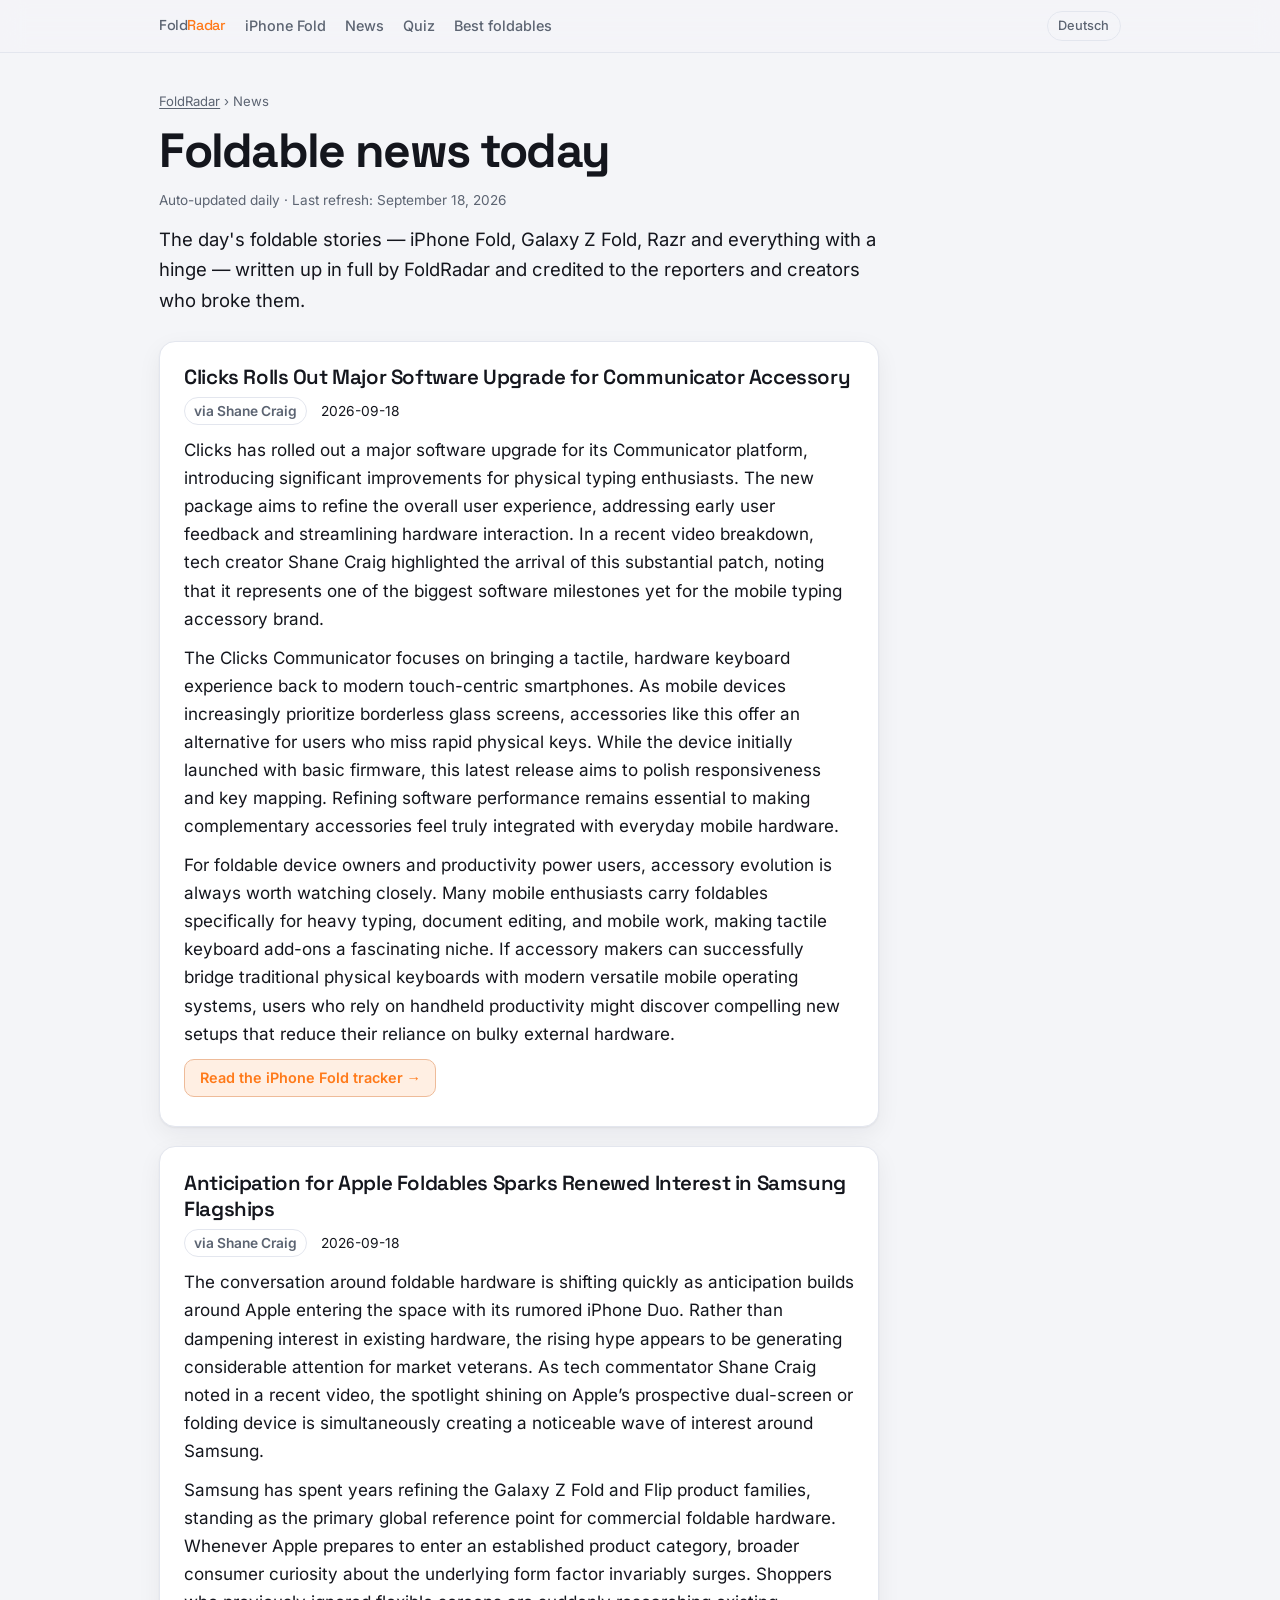
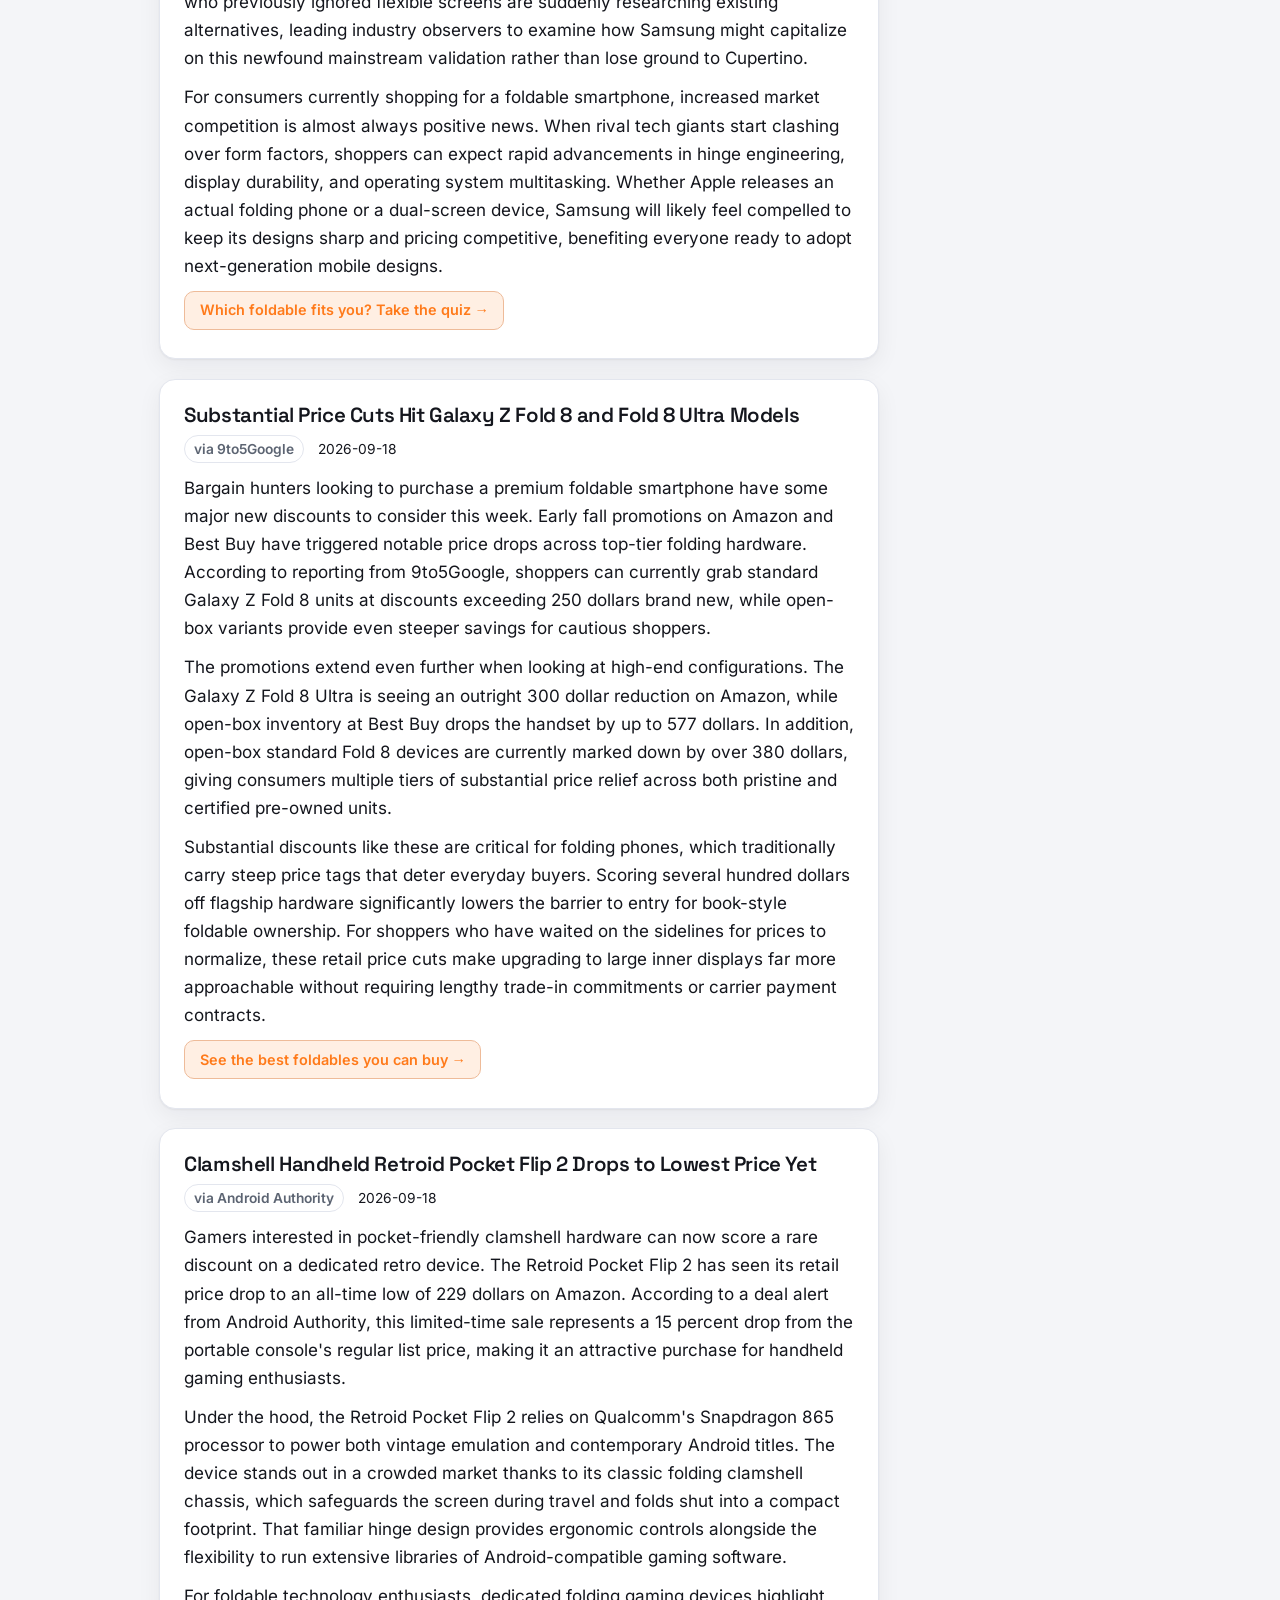
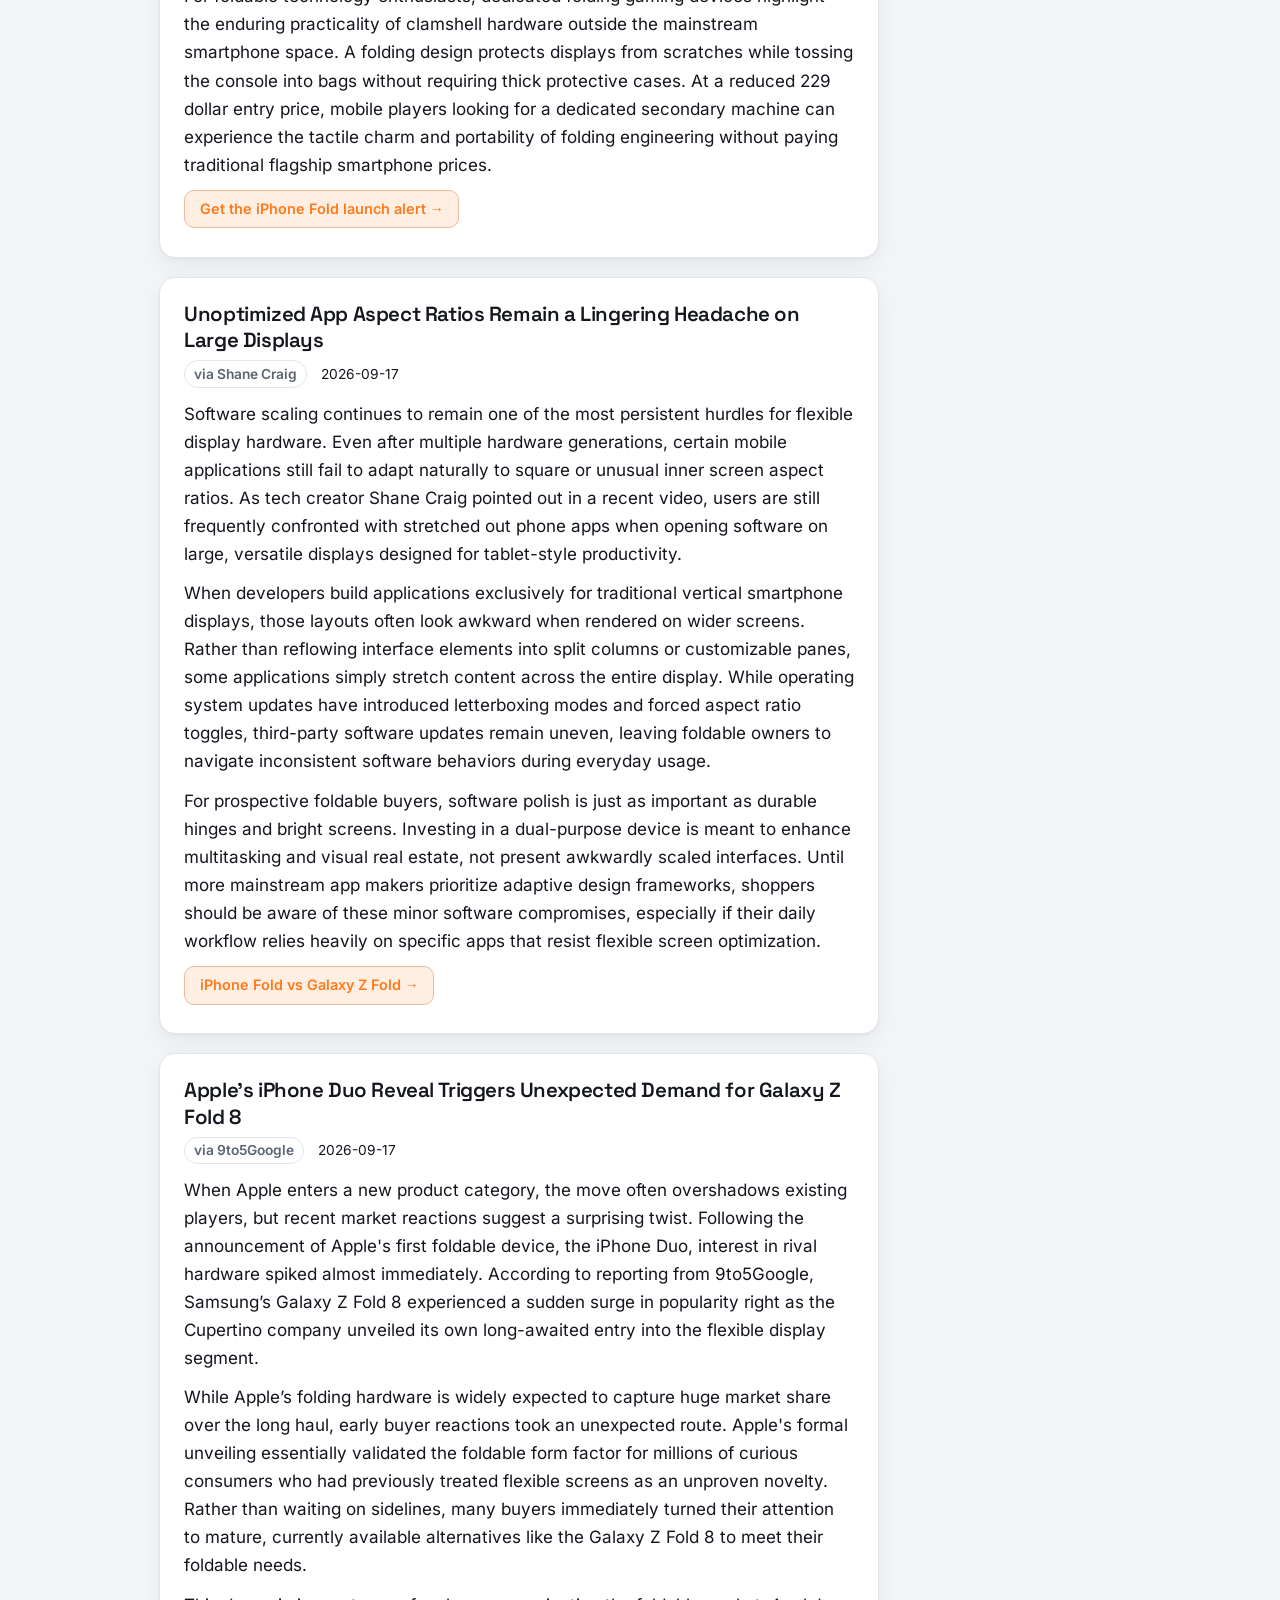
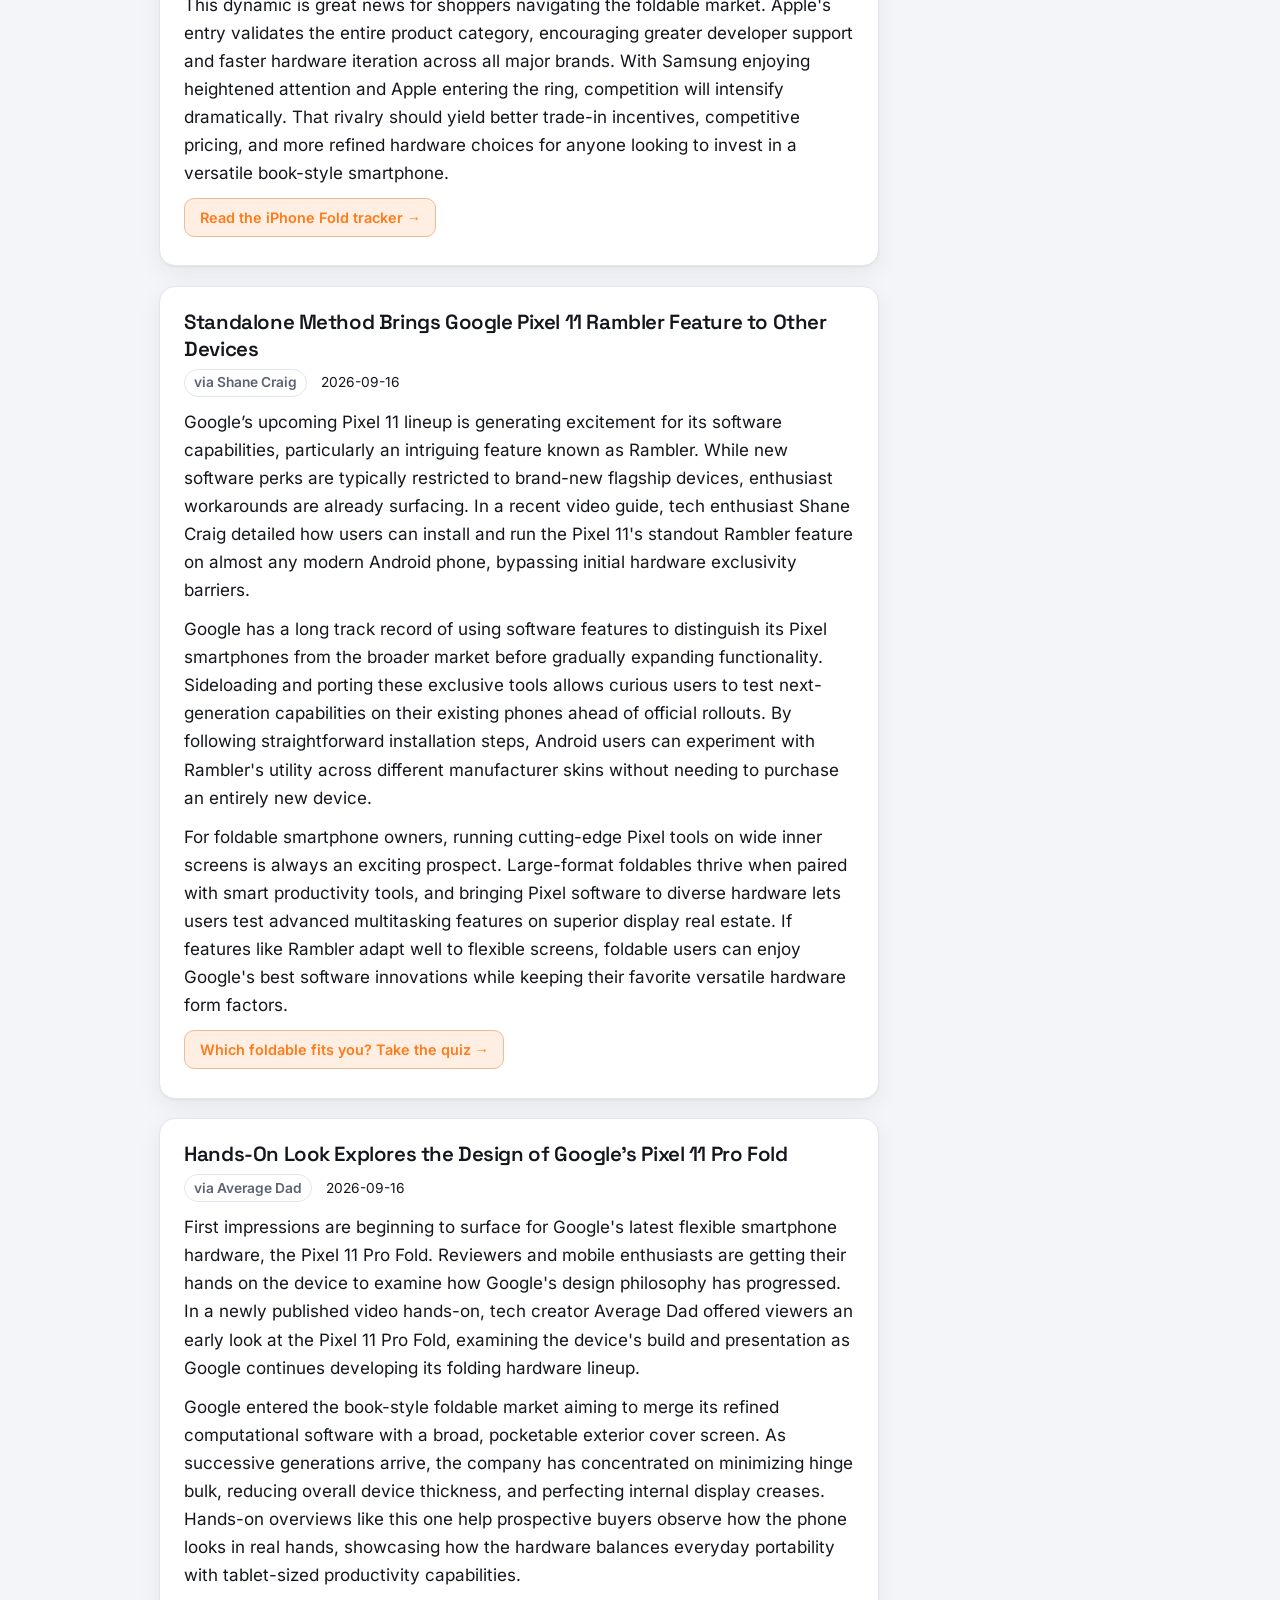
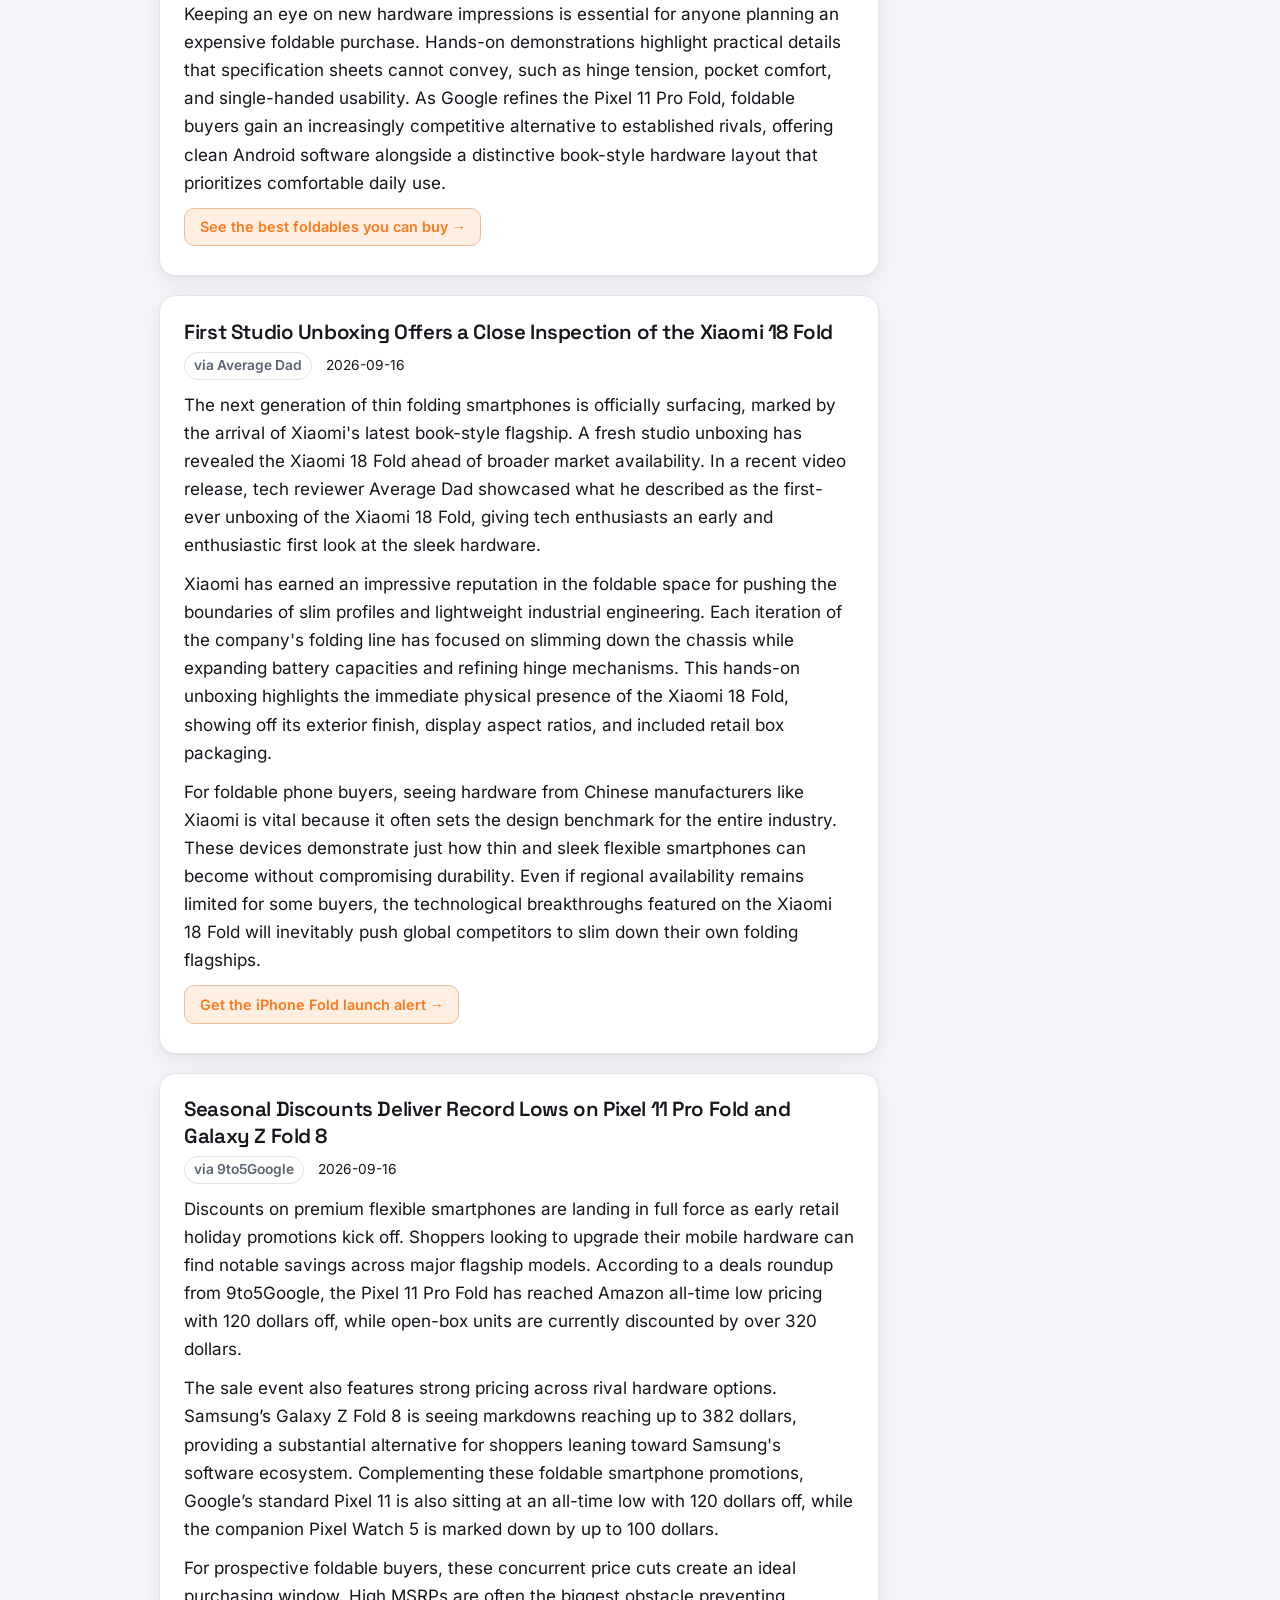
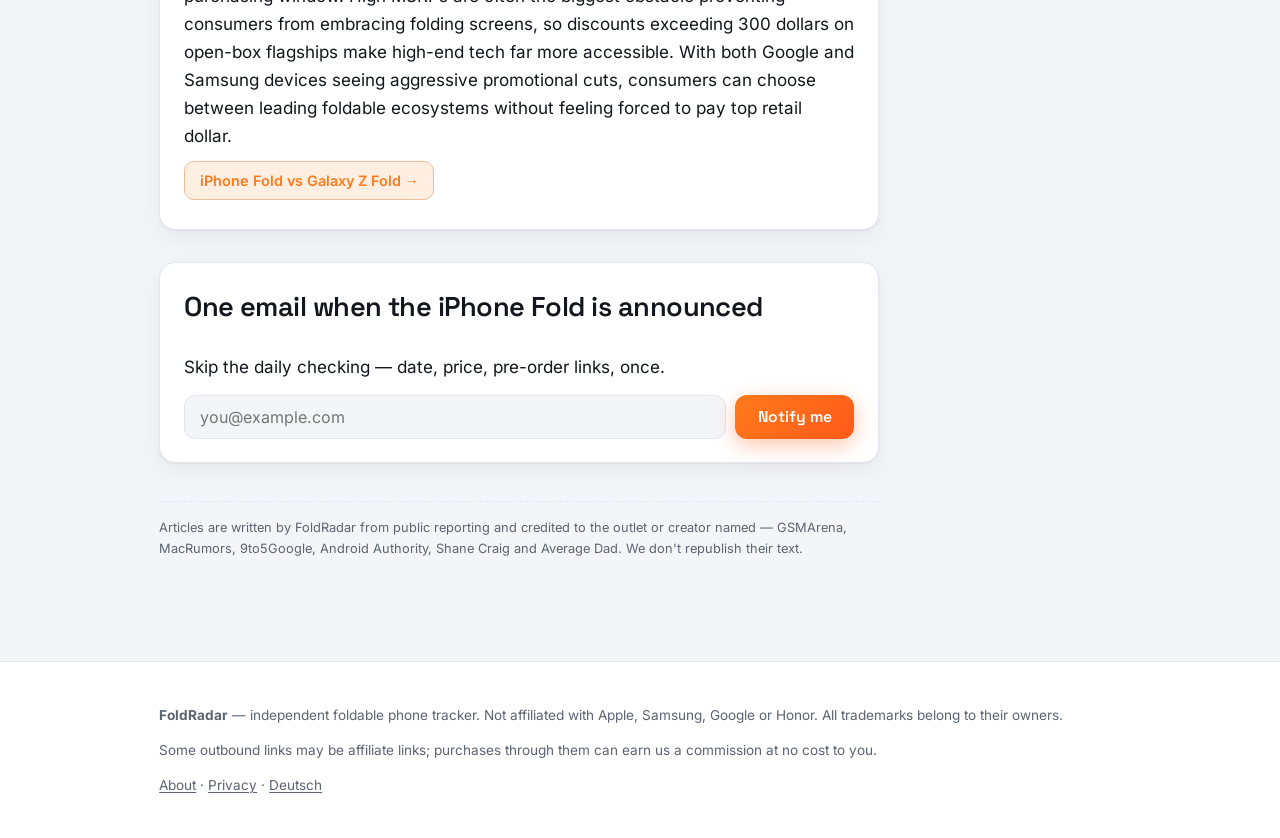
==== commit 753f04ea: "Daily news refresh 2026-09-18" ====
--- a/news.html
+++ b/news.html
@@ -574,11 +574,11 @@
             "position": 1,
             "item": {
               "@type": "NewsArticle",
-              "headline": "The Lingering Challenge of Unoptimized Android Foldable Apps",
-              "description": "In a recent video, creator Shane Craig takes a critical look at the ongoing issue of stretched-out phone apps on Android foldables. Many users continue to experience software that fails to adapt grace",
+              "headline": "Clicks Rolls Out Major Software Upgrade for Communicator Accessory",
+              "description": "Clicks has rolled out a major software upgrade for its Communicator platform, introducing significant improvements for physical typing enthusiasts. The new package aims to refine the overall user expe",
               "url": "https://foldradar.com/news#s1",
               "mainEntityOfPage": "https://foldradar.com/news#s1",
-              "datePublished": "2026-09-17",
+              "datePublished": "2026-09-18",
               "dateModified": "2026-09-18",
               "articleSection": "Foldable phones",
               "inLanguage": "en",
@@ -600,11 +600,11 @@
             "position": 2,
             "item": {
               "@type": "NewsArticle",
-              "headline": "Apple’s iPhone Duo Announcement Triggers Korean Sales Lift for Galaxy Z Fold 8",
-              "description": "Sales of Samsung's Galaxy Z Fold8 have seen a noticeable bump in South Korea following Apple's unveiling of the iPhone Duo, according to reporting highlighted by GSMArena. Data from Korean publication",
+              "headline": "Anticipation for Apple Foldables Sparks Renewed Interest in Samsung Flagships",
+              "description": "The conversation around foldable hardware is shifting quickly as anticipation builds around Apple entering the space with its rumored iPhone Duo. Rather than dampening interest in existing hardware, t",
               "url": "https://foldradar.com/news#s2",
               "mainEntityOfPage": "https://foldradar.com/news#s2",
-              "datePublished": "2026-09-17",
+              "datePublished": "2026-09-18",
               "dateModified": "2026-09-18",
               "articleSection": "Foldable phones",
               "inLanguage": "en",
@@ -617,7 +617,7 @@
               },
               "sourceOrganization": {
                 "@type": "Organization",
-                "name": "GSMArena"
+                "name": "Shane Craig"
               }
             }
           },
@@ -626,11 +626,11 @@
             "position": 3,
             "item": {
               "@type": "NewsArticle",
-              "headline": "iPhone Duo Reveal Inadvertently Drives Fresh Demand for Galaxy Z Fold 8",
-              "description": "Apple's formal entry into the foldable arena with the iPhone Duo has triggered an unexpected surge in demand for Samsung's Galaxy Z Fold 8, according to a report from 9to5Google. While market analysts",
+              "headline": "Substantial Price Cuts Hit Galaxy Z Fold 8 and Fold 8 Ultra Models",
+              "description": "Bargain hunters looking to purchase a premium foldable smartphone have some major new discounts to consider this week. Early fall promotions on Amazon and Best Buy have triggered notable price drops a",
               "url": "https://foldradar.com/news#s3",
               "mainEntityOfPage": "https://foldradar.com/news#s3",
-              "datePublished": "2026-09-17",
+              "datePublished": "2026-09-18",
               "dateModified": "2026-09-18",
               "articleSection": "Foldable phones",
               "inLanguage": "en",
@@ -652,11 +652,37 @@
             "position": 4,
             "item": {
               "@type": "NewsArticle",
-              "headline": "Porting the Pixel 11’s Rambler Tool to Other Android Devices",
-              "description": "In a new instructional video, creator Shane Craig explores what he highlights as the Pixel 11's standout feature: the Rambler app. More importantly, Craig demonstrates how users can install this sough",
+              "headline": "Clamshell Handheld Retroid Pocket Flip 2 Drops to Lowest Price Yet",
+              "description": "Gamers interested in pocket-friendly clamshell hardware can now score a rare discount on a dedicated retro device. The Retroid Pocket Flip 2 has seen its retail price drop to an all-time low of 229 do",
               "url": "https://foldradar.com/news#s4",
               "mainEntityOfPage": "https://foldradar.com/news#s4",
-              "datePublished": "2026-09-16",
+              "datePublished": "2026-09-18",
+              "dateModified": "2026-09-18",
+              "articleSection": "Foldable phones",
+              "inLanguage": "en",
+              "image": "https://foldradar.com/og/news.png",
+              "author": {
+                "@id": "https://foldradar.com/#org"
+              },
+              "publisher": {
+                "@id": "https://foldradar.com/#org"
+              },
+              "sourceOrganization": {
+                "@type": "Organization",
+                "name": "Android Authority"
+              }
+            }
+          },
+          {
+            "@type": "ListItem",
+            "position": 5,
+            "item": {
+              "@type": "NewsArticle",
+              "headline": "Unoptimized App Aspect Ratios Remain a Lingering Headache on Large Displays",
+              "description": "Software scaling continues to remain one of the most persistent hurdles for flexible display hardware. Even after multiple hardware generations, certain mobile applications still fail to adapt natural",
+              "url": "https://foldradar.com/news#s5",
+              "mainEntityOfPage": "https://foldradar.com/news#s5",
+              "datePublished": "2026-09-17",
               "dateModified": "2026-09-18",
               "articleSection": "Foldable phones",
               "inLanguage": "en",
@@ -675,13 +701,65 @@
           },
           {
             "@type": "ListItem",
-            "position": 5,
+            "position": 6,
             "item": {
               "@type": "NewsArticle",
-              "headline": "Taking a Deeper Look at Google’s Pixel 11 Pro Fold",
-              "description": "Tech channel Average Dad has turned its spotlight onto Google's latest large-screen hardware with dedicated coverage of the Pixel 11 Pro Fold. The channel's ongoing look at Google's foldable flagship ",
-              "url": "https://foldradar.com/news#s5",
-              "mainEntityOfPage": "https://foldradar.com/news#s5",
+              "headline": "Apple's iPhone Duo Reveal Triggers Unexpected Demand for Galaxy Z Fold 8",
+              "description": "When Apple enters a new product category, the move often overshadows existing players, but recent market reactions suggest a surprising twist. Following the announcement of Apple's first foldable devi",
+              "url": "https://foldradar.com/news#s6",
+              "mainEntityOfPage": "https://foldradar.com/news#s6",
+              "datePublished": "2026-09-17",
+              "dateModified": "2026-09-18",
+              "articleSection": "Foldable phones",
+              "inLanguage": "en",
+              "image": "https://foldradar.com/og/news.png",
+              "author": {
+                "@id": "https://foldradar.com/#org"
+              },
+              "publisher": {
+                "@id": "https://foldradar.com/#org"
+              },
+              "sourceOrganization": {
+                "@type": "Organization",
+                "name": "9to5Google"
+              }
+            }
+          },
+          {
+            "@type": "ListItem",
+            "position": 7,
+            "item": {
+              "@type": "NewsArticle",
+              "headline": "Standalone Method Brings Google Pixel 11 Rambler Feature to Other Devices",
+              "description": "Google’s upcoming Pixel 11 lineup is generating excitement for its software capabilities, particularly an intriguing feature known as Rambler. While new software perks are typically restricted to bran",
+              "url": "https://foldradar.com/news#s7",
+              "mainEntityOfPage": "https://foldradar.com/news#s7",
+              "datePublished": "2026-09-16",
+              "dateModified": "2026-09-18",
+              "articleSection": "Foldable phones",
+              "inLanguage": "en",
+              "image": "https://foldradar.com/og/news.png",
+              "author": {
+                "@id": "https://foldradar.com/#org"
+              },
+              "publisher": {
+                "@id": "https://foldradar.com/#org"
+              },
+              "sourceOrganization": {
+                "@type": "Organization",
+                "name": "Shane Craig"
+              }
+            }
+          },
+          {
+            "@type": "ListItem",
+            "position": 8,
+            "item": {
+              "@type": "NewsArticle",
+              "headline": "Hands-On Look Explores the Design of Google's Pixel 11 Pro Fold",
+              "description": "First impressions are beginning to surface for Google's latest flexible smartphone hardware, the Pixel 11 Pro Fold. Reviewers and mobile enthusiasts are getting their hands on the device to examine ho",
+              "url": "https://foldradar.com/news#s8",
+              "mainEntityOfPage": "https://foldradar.com/news#s8",
               "datePublished": "2026-09-16",
               "dateModified": "2026-09-18",
               "articleSection": "Foldable phones",
@@ -701,92 +779,14 @@
           },
           {
             "@type": "ListItem",
-            "position": 6,
-            "item": {
-              "@type": "NewsArticle",
-              "headline": "Xiaomi 18 Fold Gets Its Earliest Hands-On Studio Unboxing",
-              "description": "Tech channel Average Dad has published what it claims is the first-ever unboxing of the Xiaomi 18 Fold. Showcasing the device live in the studio, the creator expressed genuine excitement over getting ",
-              "url": "https://foldradar.com/news#s6",
-              "mainEntityOfPage": "https://foldradar.com/news#s6",
-              "datePublished": "2026-09-16",
-              "dateModified": "2026-09-18",
-              "articleSection": "Foldable phones",
-              "inLanguage": "en",
-              "image": "https://foldradar.com/og/news.png",
-              "author": {
-                "@id": "https://foldradar.com/#org"
-              },
-              "publisher": {
-                "@id": "https://foldradar.com/#org"
-              },
-              "sourceOrganization": {
-                "@type": "Organization",
-                "name": "Average Dad"
-              }
-            }
-          },
-          {
-            "@type": "ListItem",
-            "position": 7,
-            "item": {
-              "@type": "NewsArticle",
-              "headline": "Autumn Prime Day Discounts Slash Prices on Leading Foldables",
-              "description": "Major autumn discounts have arrived for premium foldables and accessories as part of Amazon's early fall Prime Day event, according to deal tracking from 9to5Google. Shoppers can find significant pric",
-              "url": "https://foldradar.com/news#s7",
-              "mainEntityOfPage": "https://foldradar.com/news#s7",
-              "datePublished": "2026-09-16",
-              "dateModified": "2026-09-18",
-              "articleSection": "Foldable phones",
-              "inLanguage": "en",
-              "image": "https://foldradar.com/og/news.png",
-              "author": {
-                "@id": "https://foldradar.com/#org"
-              },
-              "publisher": {
-                "@id": "https://foldradar.com/#org"
-              },
-              "sourceOrganization": {
-                "@type": "Organization",
-                "name": "9to5Google"
-              }
-            }
-          },
-          {
-            "@type": "ListItem",
-            "position": 8,
-            "item": {
-              "@type": "NewsArticle",
-              "headline": "Motorola Rumored to Be Preparing a Book-Style Razr Fold",
-              "description": "Motorola could be gearing up to launch a wide-format foldable in the near future, according to tech creator Shane Craig in his latest video. Craig reports that a wide Razr Fold appears imminent, point",
-              "url": "https://foldradar.com/news#s8",
-              "mainEntityOfPage": "https://foldradar.com/news#s8",
-              "datePublished": "2026-09-15",
-              "dateModified": "2026-09-18",
-              "articleSection": "Foldable phones",
-              "inLanguage": "en",
-              "image": "https://foldradar.com/og/news.png",
-              "author": {
-                "@id": "https://foldradar.com/#org"
-              },
-              "publisher": {
-                "@id": "https://foldradar.com/#org"
-              },
-              "sourceOrganization": {
-                "@type": "Organization",
-                "name": "Shane Craig"
-              }
-            }
-          },
-          {
-            "@type": "ListItem",
             "position": 9,
             "item": {
               "@type": "NewsArticle",
-              "headline": "Testing the Xiaomi 18 Fold’s Everyday Durability on the Move",
-              "description": "Content creator Average Dad has released a follow-up video taking the Xiaomi 18 Fold out into the field, titled \"Going Places!\" The coverage tracks the new foldable outside the confines of the studio,",
+              "headline": "First Studio Unboxing Offers a Close Inspection of the Xiaomi 18 Fold",
+              "description": "The next generation of thin folding smartphones is officially surfacing, marked by the arrival of Xiaomi's latest book-style flagship. A fresh studio unboxing has revealed the Xiaomi 18 Fold ahead of ",
               "url": "https://foldradar.com/news#s9",
               "mainEntityOfPage": "https://foldradar.com/news#s9",
-              "datePublished": "2026-09-15",
+              "datePublished": "2026-09-16",
               "dateModified": "2026-09-18",
               "articleSection": "Foldable phones",
               "inLanguage": "en",
@@ -808,11 +808,11 @@
             "position": 10,
             "item": {
               "@type": "NewsArticle",
-              "headline": "How to Get Imported Foldables Ready with Google Services and Notifications",
-              "description": "Tech creator Average Dad has published a comprehensive setup guide aimed at owners of the Xiaomi 18 Fold and other imported Chinese smartphones. The instructional walkthrough explains how to configure",
+              "headline": "Seasonal Discounts Deliver Record Lows on Pixel 11 Pro Fold and Galaxy Z Fold 8",
+              "description": "Discounts on premium flexible smartphones are landing in full force as early retail holiday promotions kick off. Shoppers looking to upgrade their mobile hardware can find notable savings across major",
               "url": "https://foldradar.com/news#s10",
               "mainEntityOfPage": "https://foldradar.com/news#s10",
-              "datePublished": "2026-09-15",
+              "datePublished": "2026-09-16",
               "dateModified": "2026-09-18",
               "articleSection": "Foldable phones",
               "inLanguage": "en",
@@ -825,7 +825,7 @@
               },
               "sourceOrganization": {
                 "@type": "Organization",
-                "name": "Average Dad"
+                "name": "9to5Google"
               }
             }
           }
@@ -856,83 +856,83 @@
 
   <div class="newsfeed">
     <article class="newsart" id="s1">
-      <h2>The Lingering Challenge of Unoptimized Android Foldable Apps</h2>
-      <p class="digest-meta"><span class="via">via Shane Craig</span><span class="feedmeta">2026-09-17</span></p>
-      <p>In a recent video, creator Shane Craig takes a critical look at the ongoing issue of stretched-out phone apps on Android foldables. Many users continue to experience software that fails to adapt gracefully when unfolded to full tablet dimensions. This persistent behavior remains a key point of discussion as modern foldable hardware continues to advance much faster than third-party application scaling.</p>
-      <p>Android foldables have historically struggled with aspect ratios because many apps were designed exclusively for tall, narrow smartphone displays. When expanded across wider interior screens, developers often leave apps unoptimized, resulting in awkward stretching rather than responsive multi-column layouts. While Google and manufacturers have introduced tools like letterboxing and app resizing to alleviate the issue, user experiences still vary wildly across different mobile applications.</p>
-      <p>For prospective foldable buyers, software polish is just as vital as hinge durability or display quality. Purchasing an expensive book-style phone promises tablet-like multitasking and productivity, but awkward, blown-up smartphone layouts can quickly sour everyday usability. Seeing creators revisit app scaling highlights that app optimization remains a fundamental consideration before investing in large-screen foldable hardware.</p>
+      <h2>Clicks Rolls Out Major Software Upgrade for Communicator Accessory</h2>
+      <p class="digest-meta"><span class="via">via Shane Craig</span><span class="feedmeta">2026-09-18</span></p>
+      <p>Clicks has rolled out a major software upgrade for its Communicator platform, introducing significant improvements for physical typing enthusiasts. The new package aims to refine the overall user experience, addressing early user feedback and streamlining hardware interaction. In a recent video breakdown, tech creator Shane Craig highlighted the arrival of this substantial patch, noting that it represents one of the biggest software milestones yet for the mobile typing accessory brand.</p>
+      <p>The Clicks Communicator focuses on bringing a tactile, hardware keyboard experience back to modern touch-centric smartphones. As mobile devices increasingly prioritize borderless glass screens, accessories like this offer an alternative for users who miss rapid physical keys. While the device initially launched with basic firmware, this latest release aims to polish responsiveness and key mapping. Refining software performance remains essential to making complementary accessories feel truly integrated with everyday mobile hardware.</p>
+      <p>For foldable device owners and productivity power users, accessory evolution is always worth watching closely. Many mobile enthusiasts carry foldables specifically for heavy typing, document editing, and mobile work, making tactile keyboard add-ons a fascinating niche. If accessory makers can successfully bridge traditional physical keyboards with modern versatile mobile operating systems, users who rely on handheld productivity might discover compelling new setups that reduce their reliance on bulky external hardware.</p>
       <p><a class="buylink" href="/iphone-fold">Read the iPhone Fold tracker →</a></p>
     </article>
     <article class="newsart" id="s2">
-      <h2>Apple’s iPhone Duo Announcement Triggers Korean Sales Lift for Galaxy Z Fold 8</h2>
-      <p class="digest-meta"><span class="via">via GSMArena</span><span class="feedmeta">2026-09-17</span></p>
-      <p>Sales of Samsung&#x27;s Galaxy Z Fold8 have seen a noticeable bump in South Korea following Apple&#x27;s unveiling of the iPhone Duo, according to reporting highlighted by GSMArena. Data from Korean publication The Chosun reveals that weekly sales rose by roughly ten percent directly after Apple introduced its rival device. The immediate uptick reflects shifting consumer purchasing habits in Samsung&#x27;s home market.</p>
-      <p>Many prospective buyers were reportedly waiting on the sidelines to evaluate Apple&#x27;s foldable design before making a purchase decision. Once Apple revealed the iPhone Duo, some shoppers apparently decided against waiting for its late October release window. In contrast, Samsung&#x27;s wider Galaxy foldable is already on store shelves, giving consumers immediate access rather than leaving them in limbo ahead of Apple&#x27;s late autumn shipping schedule.</p>
-      <p>For foldable shoppers, release timing and product availability play a substantial role alongside raw hardware design. The announcement of a high-profile competitor often clarifies choices for hesitant consumers rather than freezing the market. Those needing or wanting an expansive foldable today may prioritize immediate availability over delayed releases, especially when established alternatives like the Fold8 are already proven and shipping.</p>
+      <h2>Anticipation for Apple Foldables Sparks Renewed Interest in Samsung Flagships</h2>
+      <p class="digest-meta"><span class="via">via Shane Craig</span><span class="feedmeta">2026-09-18</span></p>
+      <p>The conversation around foldable hardware is shifting quickly as anticipation builds around Apple entering the space with its rumored iPhone Duo. Rather than dampening interest in existing hardware, the rising hype appears to be generating considerable attention for market veterans. As tech commentator Shane Craig noted in a recent video, the spotlight shining on Apple’s prospective dual-screen or folding device is simultaneously creating a noticeable wave of interest around Samsung.</p>
+      <p>Samsung has spent years refining the Galaxy Z Fold and Flip product families, standing as the primary global reference point for commercial foldable hardware. Whenever Apple prepares to enter an established product category, broader consumer curiosity about the underlying form factor invariably surges. Shoppers who previously ignored flexible screens are suddenly researching existing alternatives, leading industry observers to examine how Samsung might capitalize on this newfound mainstream validation rather than lose ground to Cupertino.</p>
+      <p>For consumers currently shopping for a foldable smartphone, increased market competition is almost always positive news. When rival tech giants start clashing over form factors, shoppers can expect rapid advancements in hinge engineering, display durability, and operating system multitasking. Whether Apple releases an actual folding phone or a dual-screen device, Samsung will likely feel compelled to keep its designs sharp and pricing competitive, benefiting everyone ready to adopt next-generation mobile designs.</p>
       <p><a class="buylink" href="/which-foldable">Which foldable fits you? Take the quiz →</a></p>
     </article>
     <article class="newsart" id="s3">
-      <h2>iPhone Duo Reveal Inadvertently Drives Fresh Demand for Galaxy Z Fold 8</h2>
-      <p class="digest-meta"><span class="via">via 9to5Google</span><span class="feedmeta">2026-09-17</span></p>
-      <p>Apple&#x27;s formal entry into the foldable arena with the iPhone Duo has triggered an unexpected surge in demand for Samsung&#x27;s Galaxy Z Fold 8, according to a report from 9to5Google. While market analysts frequently anticipate Apple product announcements will freeze competitor sales, the unveiling of the Duo produced the opposite reaction, prompting an immediate wave of renewed interest in Samsung&#x27;s flagship book-style foldable.</p>
-      <p>The emergence of the iPhone Duo represents a pivotal milestone for foldable technology, signaling Apple&#x27;s belief in the form factor&#x27;s mainstream viability. However, rather than stalling sales across the industry, the high-profile reveal appears to have validated the entire foldable segment. Buyers closely tracking the rivalry seem energized by the category, with Samsung immediately benefiting from heightened consumer attention and ready retail availability across markets.</p>
-      <p>For shoppers weighing the foldable landscape, Apple&#x27;s entry legitimizes the product class while simultaneously sharpening comparisons with established competitors. The immediate bump in Galaxy popularity shows that consumers are actively evaluating foldable designs side by side. Rather than blindly waiting for Apple&#x27;s launch, many buyers are taking a closer look at existing hardware and deciding that Samsung&#x27;s mature offering meets their current needs.</p>
+      <h2>Substantial Price Cuts Hit Galaxy Z Fold 8 and Fold 8 Ultra Models</h2>
+      <p class="digest-meta"><span class="via">via 9to5Google</span><span class="feedmeta">2026-09-18</span></p>
+      <p>Bargain hunters looking to purchase a premium foldable smartphone have some major new discounts to consider this week. Early fall promotions on Amazon and Best Buy have triggered notable price drops across top-tier folding hardware. According to reporting from 9to5Google, shoppers can currently grab standard Galaxy Z Fold 8 units at discounts exceeding 250 dollars brand new, while open-box variants provide even steeper savings for cautious shoppers.</p>
+      <p>The promotions extend even further when looking at high-end configurations. The Galaxy Z Fold 8 Ultra is seeing an outright 300 dollar reduction on Amazon, while open-box inventory at Best Buy drops the handset by up to 577 dollars. In addition, open-box standard Fold 8 devices are currently marked down by over 380 dollars, giving consumers multiple tiers of substantial price relief across both pristine and certified pre-owned units.</p>
+      <p>Substantial discounts like these are critical for folding phones, which traditionally carry steep price tags that deter everyday buyers. Scoring several hundred dollars off flagship hardware significantly lowers the barrier to entry for book-style foldable ownership. For shoppers who have waited on the sidelines for prices to normalize, these retail price cuts make upgrading to large inner displays far more approachable without requiring lengthy trade-in commitments or carrier payment contracts.</p>
       <p><a class="buylink" href="/best-foldable-phones">See the best foldables you can buy →</a></p>
     </article>
     <article class="newsart" id="s4">
-      <h2>Porting the Pixel 11’s Rambler Tool to Other Android Devices</h2>
-      <p class="digest-meta"><span class="via">via Shane Craig</span><span class="feedmeta">2026-09-16</span></p>
-      <p>In a new instructional video, creator Shane Craig explores what he highlights as the Pixel 11&#x27;s standout feature: the Rambler app. More importantly, Craig demonstrates how users can install this sought-after software experience on almost any existing Android phone. The walkthrough provides a direct path for Android enthusiasts to access Google&#x27;s newest software capabilities without buying brand-new flagship hardware.</p>
-      <p>Google frequently introduces headline software tools alongside its major Pixel updates, often keeping them exclusive to new generations before wider rollouts occur. Rambler appears to be one of the signature additions associated with the Pixel 11 platform. By showing alternative installation methods, Craig enables power users to test out these fresh capabilities across varied hardware form factors, bypassing typical manufacturer-imposed exclusivity windows.</p>
-      <p>This workaround is particularly relevant for foldable phone owners who value versatile software on expansive screens. When flagship features are restricted to standard slabs, foldable users often miss out on innovative mobile tools. Gaining access to the Pixel 11&#x27;s marquee Rambler feature on wider displays allows foldable owners to push their device&#x27;s productivity and multitasking capabilities without purchasing another smartphone.</p>
+      <h2>Clamshell Handheld Retroid Pocket Flip 2 Drops to Lowest Price Yet</h2>
+      <p class="digest-meta"><span class="via">via Android Authority</span><span class="feedmeta">2026-09-18</span></p>
+      <p>Gamers interested in pocket-friendly clamshell hardware can now score a rare discount on a dedicated retro device. The Retroid Pocket Flip 2 has seen its retail price drop to an all-time low of 229 dollars on Amazon. According to a deal alert from Android Authority, this limited-time sale represents a 15 percent drop from the portable console&#x27;s regular list price, making it an attractive purchase for handheld gaming enthusiasts.</p>
+      <p>Under the hood, the Retroid Pocket Flip 2 relies on Qualcomm&#x27;s Snapdragon 865 processor to power both vintage emulation and contemporary Android titles. The device stands out in a crowded market thanks to its classic folding clamshell chassis, which safeguards the screen during travel and folds shut into a compact footprint. That familiar hinge design provides ergonomic controls alongside the flexibility to run extensive libraries of Android-compatible gaming software.</p>
+      <p>For foldable technology enthusiasts, dedicated folding gaming devices highlight the enduring practicality of clamshell hardware outside the mainstream smartphone space. A folding design protects displays from scratches while tossing the console into bags without requiring thick protective cases. At a reduced 229 dollar entry price, mobile players looking for a dedicated secondary machine can experience the tactile charm and portability of folding engineering without paying traditional flagship smartphone prices.</p>
       <p><a class="buylink" href="/news#launch-alert">Get the iPhone Fold launch alert →</a></p>
     </article>
     <article class="newsart" id="s5">
-      <h2>Taking a Deeper Look at Google’s Pixel 11 Pro Fold</h2>
-      <p class="digest-meta"><span class="via">via Average Dad</span><span class="feedmeta">2026-09-16</span></p>
-      <p>Tech channel Average Dad has turned its spotlight onto Google&#x27;s latest large-screen hardware with dedicated coverage of the Pixel 11 Pro Fold. The channel&#x27;s ongoing look at Google&#x27;s foldable flagship arrives as interest in the company&#x27;s foldable trajectory continues to mount among mobile enthusiasts. The overview examines how Google is navigating the highly competitive landscape of premium book-style smartphones.</p>
-      <p>Google&#x27;s Fold series represents the search giant&#x27;s vision for combining clean Android software with dual-screen productivity. With the Pixel 11 Pro Fold, expectations center on how effectively the hardware balances aspect ratios, hinge mechanics, and Google&#x27;s signature camera processing. As tech reviewers like Average Dad assess the device, scrutiny typically focuses on real-world build refinement and how well the internal display handles daily multitasking.</p>
-      <p>For shoppers considering an investment in a large-format foldable, independent reviews offer crucial insight into daily usability beyond marketing materials. Google&#x27;s approach to foldables emphasizes seamless software integration and distinct exterior screen dimensions. Potential buyers need reliable impressions regarding ergonomics and stability before choosing the Pixel 11 Pro Fold over competing options from brands like Samsung and Xiaomi.</p>
+      <h2>Unoptimized App Aspect Ratios Remain a Lingering Headache on Large Displays</h2>
+      <p class="digest-meta"><span class="via">via Shane Craig</span><span class="feedmeta">2026-09-17</span></p>
+      <p>Software scaling continues to remain one of the most persistent hurdles for flexible display hardware. Even after multiple hardware generations, certain mobile applications still fail to adapt naturally to square or unusual inner screen aspect ratios. As tech creator Shane Craig pointed out in a recent video, users are still frequently confronted with stretched out phone apps when opening software on large, versatile displays designed for tablet-style productivity.</p>
+      <p>When developers build applications exclusively for traditional vertical smartphone displays, those layouts often look awkward when rendered on wider screens. Rather than reflowing interface elements into split columns or customizable panes, some applications simply stretch content across the entire display. While operating system updates have introduced letterboxing modes and forced aspect ratio toggles, third-party software updates remain uneven, leaving foldable owners to navigate inconsistent software behaviors during everyday usage.</p>
+      <p>For prospective foldable buyers, software polish is just as important as durable hinges and bright screens. Investing in a dual-purpose device is meant to enhance multitasking and visual real estate, not present awkwardly scaled interfaces. Until more mainstream app makers prioritize adaptive design frameworks, shoppers should be aware of these minor software compromises, especially if their daily workflow relies heavily on specific apps that resist flexible screen optimization.</p>
       <p><a class="buylink" href="/iphone-fold-vs-galaxy-z-fold">iPhone Fold vs Galaxy Z Fold →</a></p>
     </article>
     <article class="newsart" id="s6">
-      <h2>Xiaomi 18 Fold Gets Its Earliest Hands-On Studio Unboxing</h2>
-      <p class="digest-meta"><span class="via">via Average Dad</span><span class="feedmeta">2026-09-16</span></p>
-      <p>Tech channel Average Dad has published what it claims is the first-ever unboxing of the Xiaomi 18 Fold. Showcasing the device live in the studio, the creator expressed genuine excitement over getting an early look at Xiaomi&#x27;s latest generation foldable. The video gives mobile enthusiasts their very first physical glimpse at the retail packaging and unboxed hardware of the high-end device.</p>
-      <p>Xiaomi has consistently prioritized ultra-thin chassis designs and cutting-edge display engineering in its foldable smartphone lineup. The arrival of the Xiaomi 18 Fold continues that design language, pushing boundaries in hinge construction and industrial aesthetics. Early hands-on unboxings like this provide viewers with an initial assessment of how the phone feels in hand, its folded thickness, and its overall physical presentation.</p>
-      <p>Early hardware unboxings are invaluable for prospective foldable buyers who want to observe real-world dimensions before committing to an import or pre-order. Xiaomi&#x27;s engineering often drives competitive design trends across the wider foldable market. Seeing the phone unboxed in a studio setting helps consumers gauge build quality, aesthetic finishes, and how comfortably the device folds down for everyday pocket carry.</p>
+      <h2>Apple&#x27;s iPhone Duo Reveal Triggers Unexpected Demand for Galaxy Z Fold 8</h2>
+      <p class="digest-meta"><span class="via">via 9to5Google</span><span class="feedmeta">2026-09-17</span></p>
+      <p>When Apple enters a new product category, the move often overshadows existing players, but recent market reactions suggest a surprising twist. Following the announcement of Apple&#x27;s first foldable device, the iPhone Duo, interest in rival hardware spiked almost immediately. According to reporting from 9to5Google, Samsung’s Galaxy Z Fold 8 experienced a sudden surge in popularity right as the Cupertino company unveiled its own long-awaited entry into the flexible display segment.</p>
+      <p>While Apple’s folding hardware is widely expected to capture huge market share over the long haul, early buyer reactions took an unexpected route. Apple&#x27;s formal unveiling essentially validated the foldable form factor for millions of curious consumers who had previously treated flexible screens as an unproven novelty. Rather than waiting on sidelines, many buyers immediately turned their attention to mature, currently available alternatives like the Galaxy Z Fold 8 to meet their foldable needs.</p>
+      <p>This dynamic is great news for shoppers navigating the foldable market. Apple&#x27;s entry validates the entire product category, encouraging greater developer support and faster hardware iteration across all major brands. With Samsung enjoying heightened attention and Apple entering the ring, competition will intensify dramatically. That rivalry should yield better trade-in incentives, competitive pricing, and more refined hardware choices for anyone looking to invest in a versatile book-style smartphone.</p>
       <p><a class="buylink" href="/iphone-fold">Read the iPhone Fold tracker →</a></p>
     </article>
     <article class="newsart" id="s7">
-      <h2>Autumn Prime Day Discounts Slash Prices on Leading Foldables</h2>
-      <p class="digest-meta"><span class="via">via 9to5Google</span><span class="feedmeta">2026-09-16</span></p>
-      <p>Major autumn discounts have arrived for premium foldables and accessories as part of Amazon&#x27;s early fall Prime Day event, according to deal tracking from 9to5Google. Shoppers can find significant price reductions across several flagship devices, including the Pixel 11 Pro Fold and Samsung&#x27;s Galaxy Z Fold 8. The promotion marks rare all-time pricing lows across several newly released high-end tech products.</p>
-      <p>The sales event cuts up to $120 off new Pixel 11 and Pixel 11 Pro Fold models, with open-box foldable units seeing steep discounts of over $320. Meanwhile, Samsung&#x27;s Galaxy Z Fold 8 is receiving price cuts of up to $382. Google&#x27;s companion Pixel Watch 5 is also marked down by up to $100, giving consumers opportunities to build out full ecosystems at lower entry costs.</p>
-      <p>Price remains one of the largest obstacles preventing smartphone buyers from adopting large-screen foldables. Significant cuts exceeding $300 on premier devices like the Galaxy Z Fold 8 and Pixel 11 Pro Fold drastically reduce that barrier. For buyers waiting for practical sale pricing rather than paying full retail premiums, these early autumn discounts provide an optimal entry window into the foldable category.</p>
+      <h2>Standalone Method Brings Google Pixel 11 Rambler Feature to Other Devices</h2>
+      <p class="digest-meta"><span class="via">via Shane Craig</span><span class="feedmeta">2026-09-16</span></p>
+      <p>Google’s upcoming Pixel 11 lineup is generating excitement for its software capabilities, particularly an intriguing feature known as Rambler. While new software perks are typically restricted to brand-new flagship devices, enthusiast workarounds are already surfacing. In a recent video guide, tech enthusiast Shane Craig detailed how users can install and run the Pixel 11&#x27;s standout Rambler feature on almost any modern Android phone, bypassing initial hardware exclusivity barriers.</p>
+      <p>Google has a long track record of using software features to distinguish its Pixel smartphones from the broader market before gradually expanding functionality. Sideloading and porting these exclusive tools allows curious users to test next-generation capabilities on their existing phones ahead of official rollouts. By following straightforward installation steps, Android users can experiment with Rambler&#x27;s utility across different manufacturer skins without needing to purchase an entirely new device.</p>
+      <p>For foldable smartphone owners, running cutting-edge Pixel tools on wide inner screens is always an exciting prospect. Large-format foldables thrive when paired with smart productivity tools, and bringing Pixel software to diverse hardware lets users test advanced multitasking features on superior display real estate. If features like Rambler adapt well to flexible screens, foldable users can enjoy Google&#x27;s best software innovations while keeping their favorite versatile hardware form factors.</p>
       <p><a class="buylink" href="/which-foldable">Which foldable fits you? Take the quiz →</a></p>
     </article>
     <article class="newsart" id="s8">
-      <h2>Motorola Rumored to Be Preparing a Book-Style Razr Fold</h2>
-      <p class="digest-meta"><span class="via">via Shane Craig</span><span class="feedmeta">2026-09-15</span></p>
-      <p>Motorola could be gearing up to launch a wide-format foldable in the near future, according to tech creator Shane Craig in his latest video. Craig reports that a wide Razr Fold appears imminent, pointing to a potential expansion of Motorola&#x27;s foldable smartphone catalog. The development suggests Motorola is preparing to compete directly in the large-screen, book-style foldable arena.</p>
-      <p>Motorola has previously focused its foldable efforts predominantly on vertical flip devices under the nostalgic Razr branding. Introducing a wide Razr Fold would mark a notable strategic shift, bringing a book-style device that opens like a mini-tablet into their portfolio. Adopting a wider aspect ratio mirrors consumer demand for more functional, comfortably typed exterior screens rather than overly tall, narrow front displays.</p>
-      <p>For foldable buyers, increased competition among book-style designs is welcome news. More manufacturers challenging Samsung and Google puts pressure on brands to innovate with hinges, display creases, and software multitasking while keeping retail prices competitive. If Motorola delivers a wide Razr Fold, shoppers will gain another compelling alternative boasting Motorola&#x27;s distinctive clean Android software approach and ergonomic hardware styling.</p>
+      <h2>Hands-On Look Explores the Design of Google&#x27;s Pixel 11 Pro Fold</h2>
+      <p class="digest-meta"><span class="via">via Average Dad</span><span class="feedmeta">2026-09-16</span></p>
+      <p>First impressions are beginning to surface for Google&#x27;s latest flexible smartphone hardware, the Pixel 11 Pro Fold. Reviewers and mobile enthusiasts are getting their hands on the device to examine how Google&#x27;s design philosophy has progressed. In a newly published video hands-on, tech creator Average Dad offered viewers an early look at the Pixel 11 Pro Fold, examining the device&#x27;s build and presentation as Google continues developing its folding hardware lineup.</p>
+      <p>Google entered the book-style foldable market aiming to merge its refined computational software with a broad, pocketable exterior cover screen. As successive generations arrive, the company has concentrated on minimizing hinge bulk, reducing overall device thickness, and perfecting internal display creases. Hands-on overviews like this one help prospective buyers observe how the phone looks in real hands, showcasing how the hardware balances everyday portability with tablet-sized productivity capabilities.</p>
+      <p>Keeping an eye on new hardware impressions is essential for anyone planning an expensive foldable purchase. Hands-on demonstrations highlight practical details that specification sheets cannot convey, such as hinge tension, pocket comfort, and single-handed usability. As Google refines the Pixel 11 Pro Fold, foldable buyers gain an increasingly competitive alternative to established rivals, offering clean Android software alongside a distinctive book-style hardware layout that prioritizes comfortable daily use.</p>
       <p><a class="buylink" href="/best-foldable-phones">See the best foldables you can buy →</a></p>
     </article>
     <article class="newsart" id="s9">
-      <h2>Testing the Xiaomi 18 Fold’s Everyday Durability on the Move</h2>
-      <p class="digest-meta"><span class="via">via Average Dad</span><span class="feedmeta">2026-09-15</span></p>
-      <p>Content creator Average Dad has released a follow-up video taking the Xiaomi 18 Fold out into the field, titled &quot;Going Places!&quot; The coverage tracks the new foldable outside the confines of the studio, putting its portable design and daily performance through real-world paces. The video showcases how Xiaomi&#x27;s newest flagship foldable holds up during travel and on-the-go usage scenarios.</p>
-      <p>Evaluating a foldable phone in everyday transit is critical because real environments test durability, screen legibility in direct sunlight, and hinge reliability far better than desk setups. As Average Dad takes the Xiaomi 18 Fold on the move, the focus centers on battery life endurance and practical pocketability. Navigating real-life situations reveals how conveniently an expansive folding screen integrates into regular mobile routines.</p>
-      <p>For prospective buyers, real-world field tests provide essential reassurance before investing in high-ticket foldable hardware. Studio reviews highlight specifications, but seeing how comfortably the Xiaomi 18 Fold travels helps consumers assess if the device fits an active mobile lifestyle. Those seeking an ultra-versatile travel companion can better understand the compromises and advantages of carrying an expansive folding phone day to day.</p>
+      <h2>First Studio Unboxing Offers a Close Inspection of the Xiaomi 18 Fold</h2>
+      <p class="digest-meta"><span class="via">via Average Dad</span><span class="feedmeta">2026-09-16</span></p>
+      <p>The next generation of thin folding smartphones is officially surfacing, marked by the arrival of Xiaomi&#x27;s latest book-style flagship. A fresh studio unboxing has revealed the Xiaomi 18 Fold ahead of broader market availability. In a recent video release, tech reviewer Average Dad showcased what he described as the first-ever unboxing of the Xiaomi 18 Fold, giving tech enthusiasts an early and enthusiastic first look at the sleek hardware.</p>
+      <p>Xiaomi has earned an impressive reputation in the foldable space for pushing the boundaries of slim profiles and lightweight industrial engineering. Each iteration of the company&#x27;s folding line has focused on slimming down the chassis while expanding battery capacities and refining hinge mechanisms. This hands-on unboxing highlights the immediate physical presence of the Xiaomi 18 Fold, showing off its exterior finish, display aspect ratios, and included retail box packaging.</p>
+      <p>For foldable phone buyers, seeing hardware from Chinese manufacturers like Xiaomi is vital because it often sets the design benchmark for the entire industry. These devices demonstrate just how thin and sleek flexible smartphones can become without compromising durability. Even if regional availability remains limited for some buyers, the technological breakthroughs featured on the Xiaomi 18 Fold will inevitably push global competitors to slim down their own folding flagships.</p>
       <p><a class="buylink" href="/news#launch-alert">Get the iPhone Fold launch alert →</a></p>
     </article>
     <article class="newsart" id="s10">
-      <h2>How to Get Imported Foldables Ready with Google Services and Notifications</h2>
-      <p class="digest-meta"><span class="via">via Average Dad</span><span class="feedmeta">2026-09-15</span></p>
-      <p>Tech creator Average Dad has published a comprehensive setup guide aimed at owners of the Xiaomi 18 Fold and other imported Chinese smartphones. The instructional walkthrough explains how to configure imported hardware straight out of the box. By addressing common software hurdles, the video helps users transition smoothly to Chinese-market devices without encountering frustrating usability barriers.</p>
-      <p>Chinese domestic firmware often arrives without standard Google Mobile Services pre-installed and includes aggressive background battery management that can suppress incoming app notifications. Average Dad details the exact steps required to install essential Google applications, resolve notification delivery issues, and optimize software settings. These adjustments are critical to ensuring an imported foldable behaves reliably on global mobile networks and app ecosystems.</p>
-      <p>Foldable enthusiasts frequently import Chinese hardware to access cutting-edge, ultra-slim designs not officially sold in Western markets. However, software quirks can deter less technical consumers from taking the plunge. Knowing there are clear, accessible steps to restore familiar Google apps and fix notification behavior gives potential buyers the confidence to consider importing advanced devices like the Xiaomi 18 Fold.</p>
+      <h2>Seasonal Discounts Deliver Record Lows on Pixel 11 Pro Fold and Galaxy Z Fold 8</h2>
+      <p class="digest-meta"><span class="via">via 9to5Google</span><span class="feedmeta">2026-09-16</span></p>
+      <p>Discounts on premium flexible smartphones are landing in full force as early retail holiday promotions kick off. Shoppers looking to upgrade their mobile hardware can find notable savings across major flagship models. According to a deals roundup from 9to5Google, the Pixel 11 Pro Fold has reached Amazon all-time low pricing with 120 dollars off, while open-box units are currently discounted by over 320 dollars.</p>
+      <p>The sale event also features strong pricing across rival hardware options. Samsung’s Galaxy Z Fold 8 is seeing markdowns reaching up to 382 dollars, providing a substantial alternative for shoppers leaning toward Samsung&#x27;s software ecosystem. Complementing these foldable smartphone promotions, Google’s standard Pixel 11 is also sitting at an all-time low with 120 dollars off, while the companion Pixel Watch 5 is marked down by up to 100 dollars.</p>
+      <p>For prospective foldable buyers, these concurrent price cuts create an ideal purchasing window. High MSRPs are often the biggest obstacle preventing consumers from embracing folding screens, so discounts exceeding 300 dollars on open-box flagships make high-end tech far more accessible. With both Google and Samsung devices seeing aggressive promotional cuts, consumers can choose between leading foldable ecosystems without feeling forced to pay top retail dollar.</p>
       <p><a class="buylink" href="/iphone-fold-vs-galaxy-z-fold">iPhone Fold vs Galaxy Z Fold →</a></p>
     </article>
   </div>
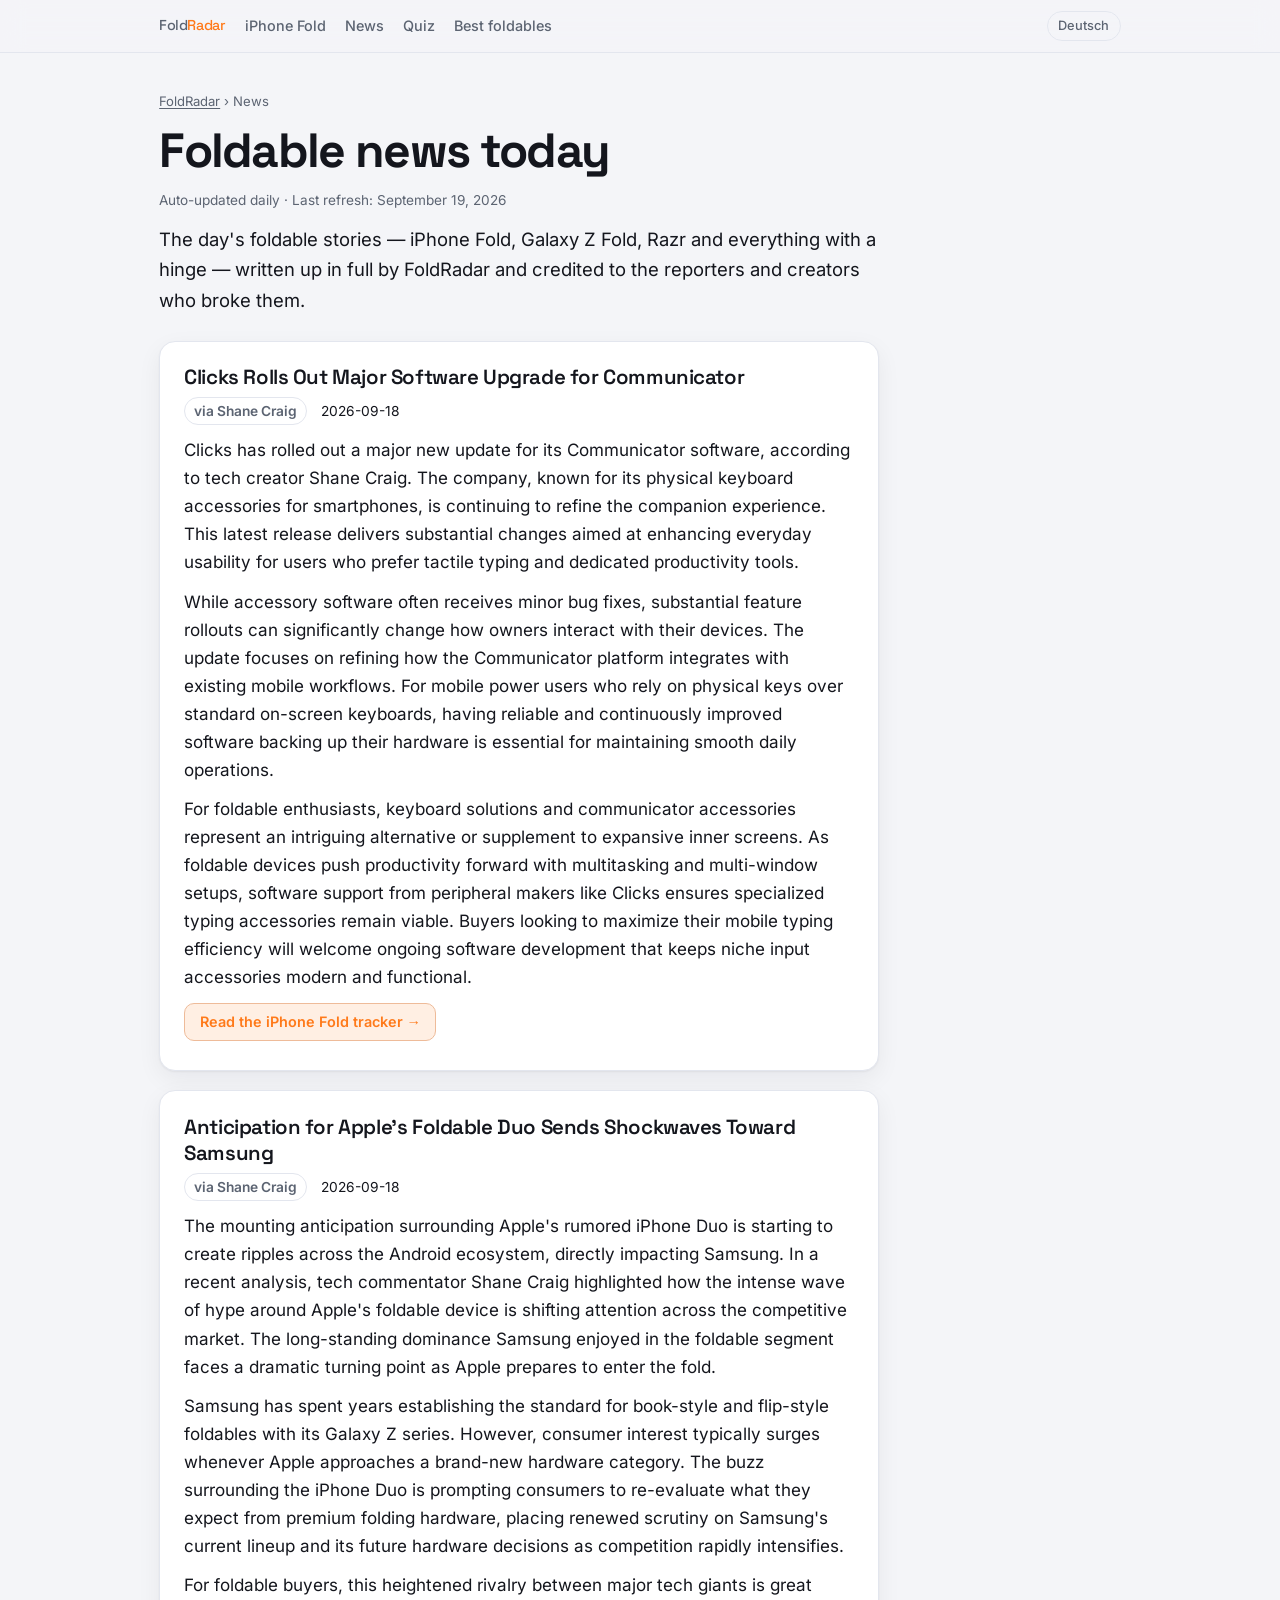
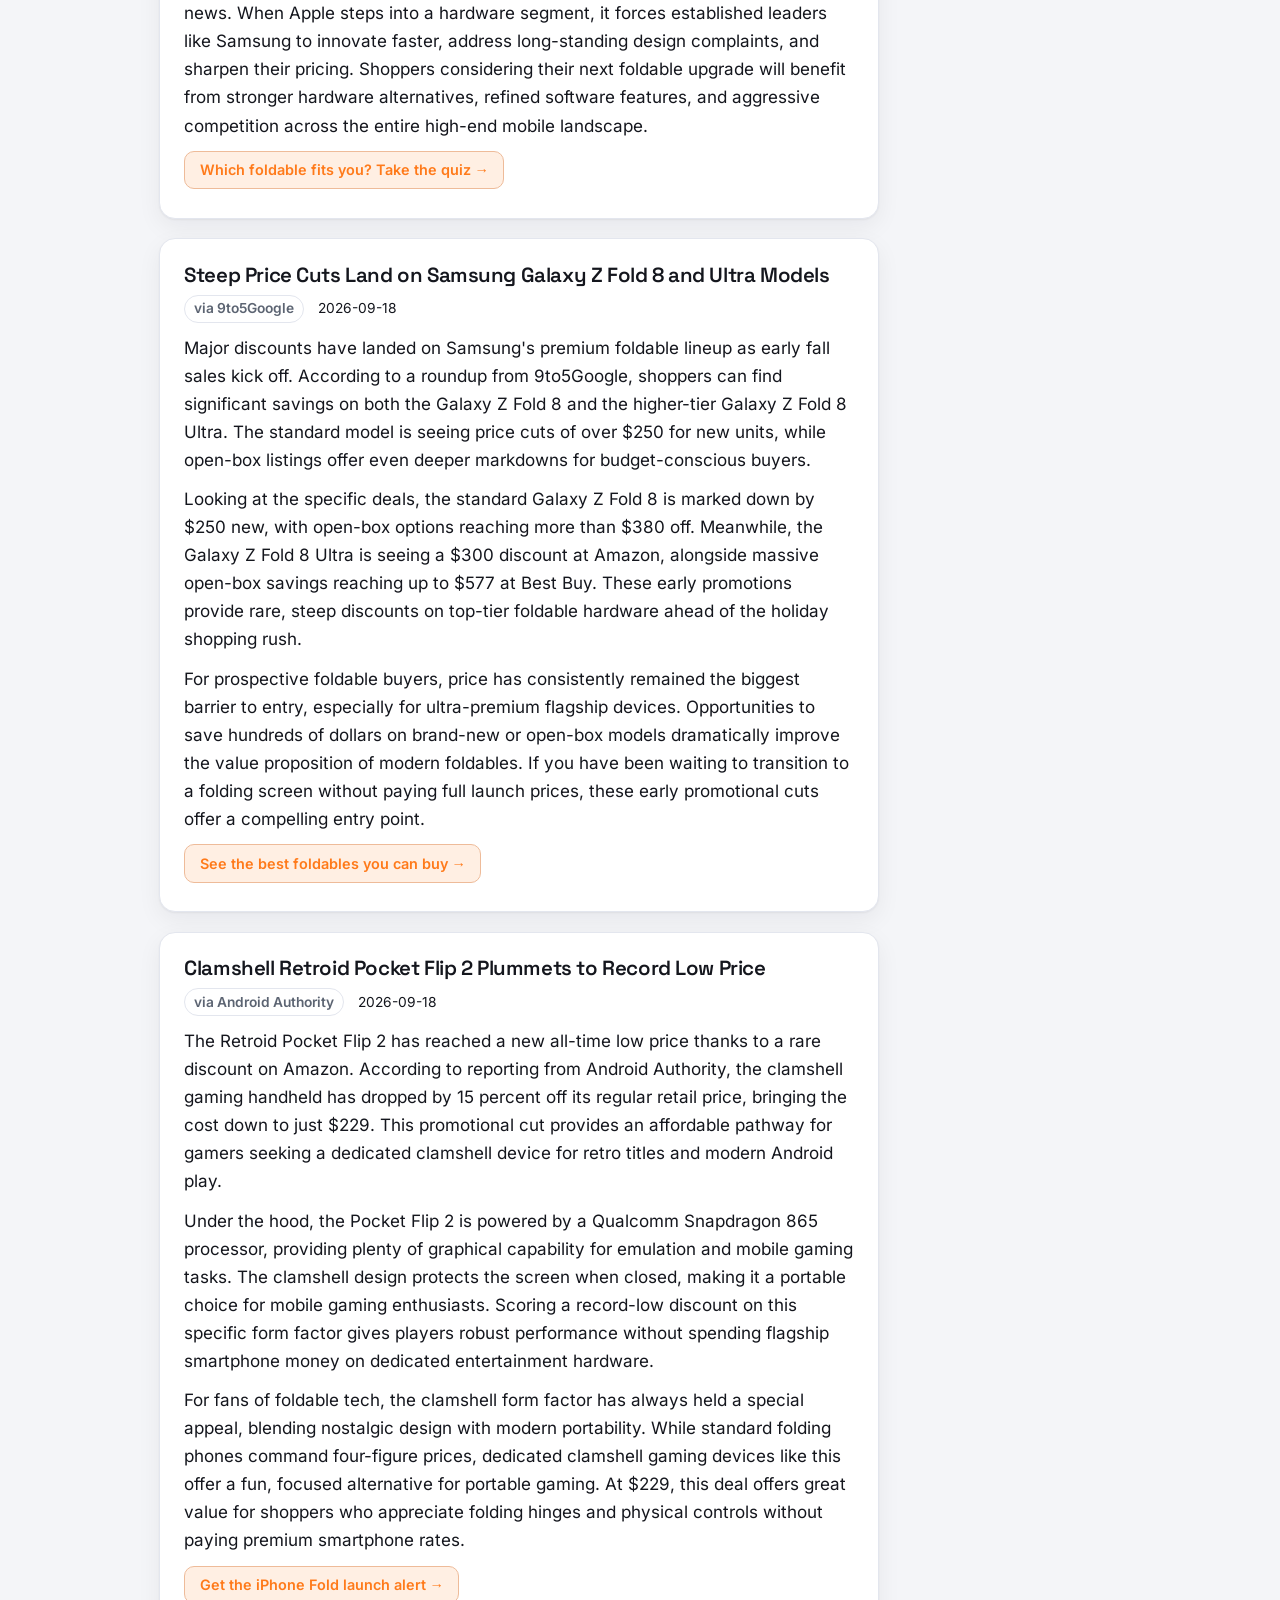
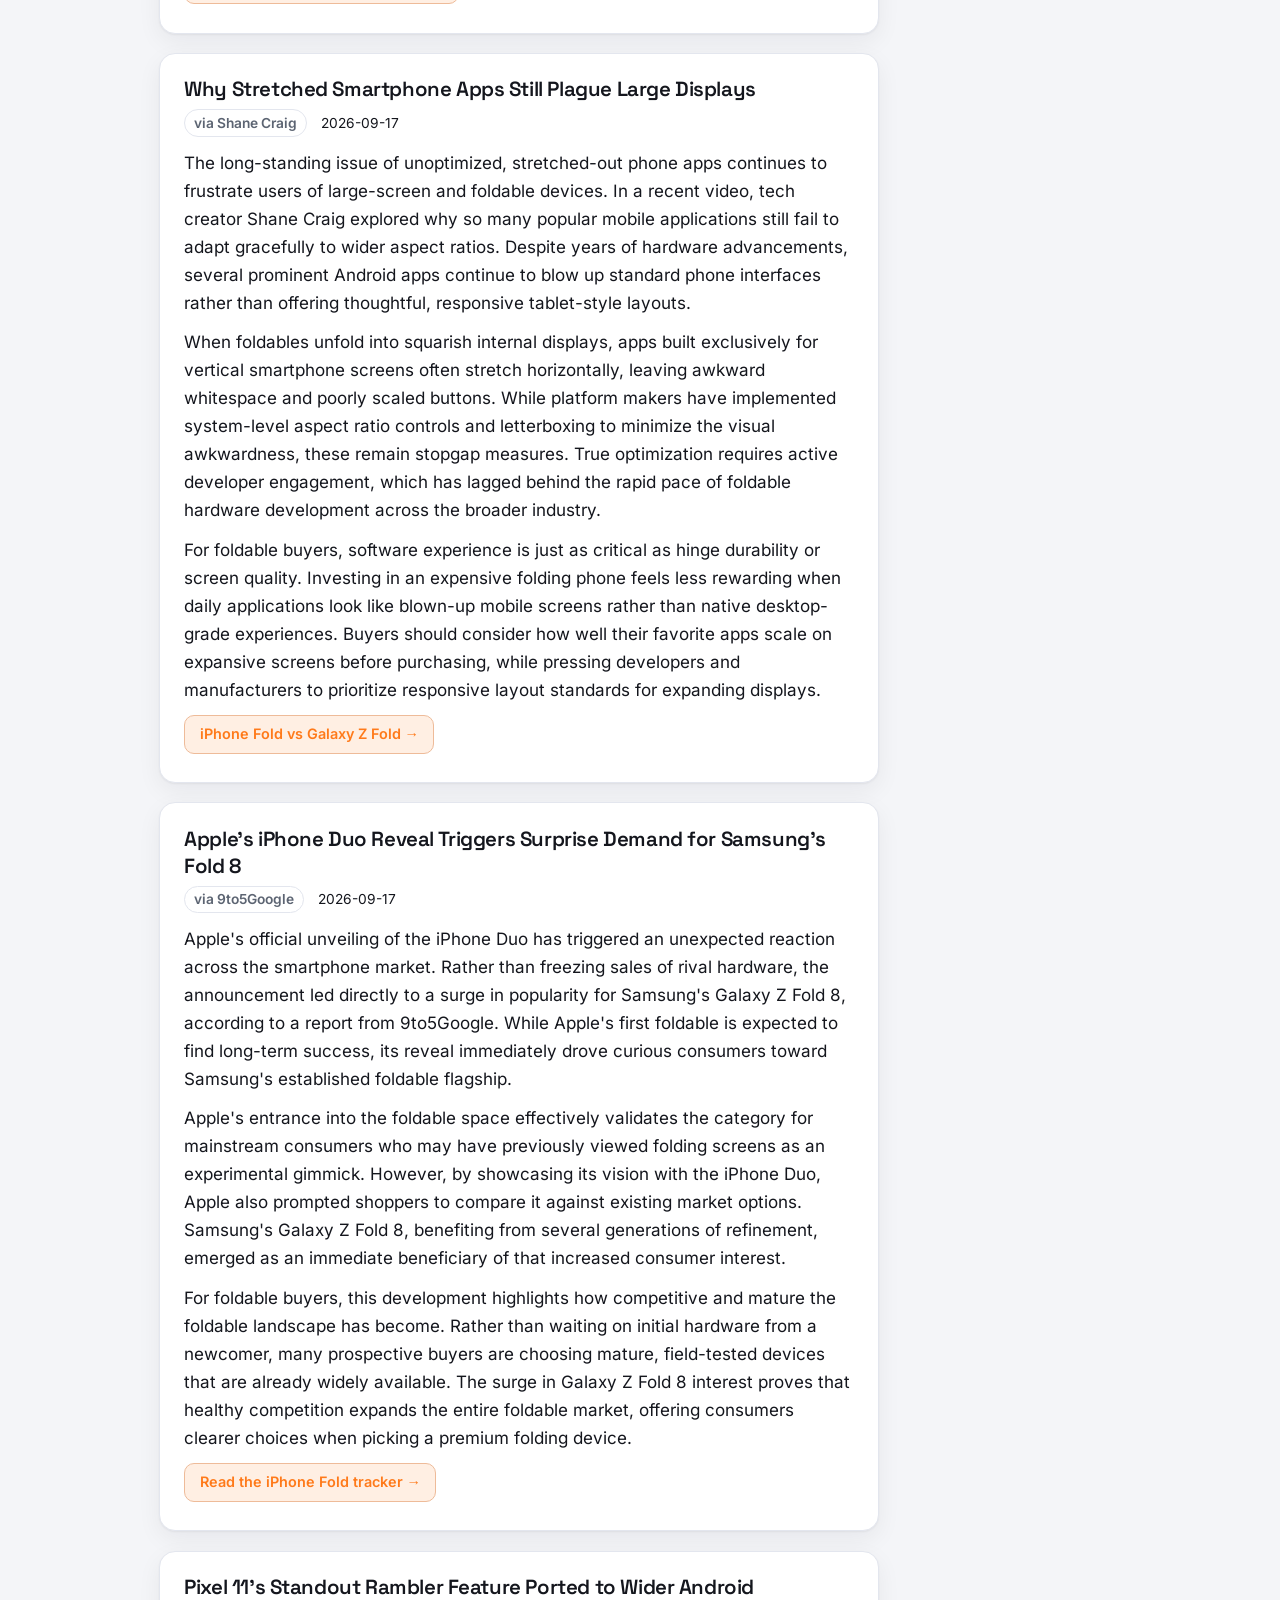
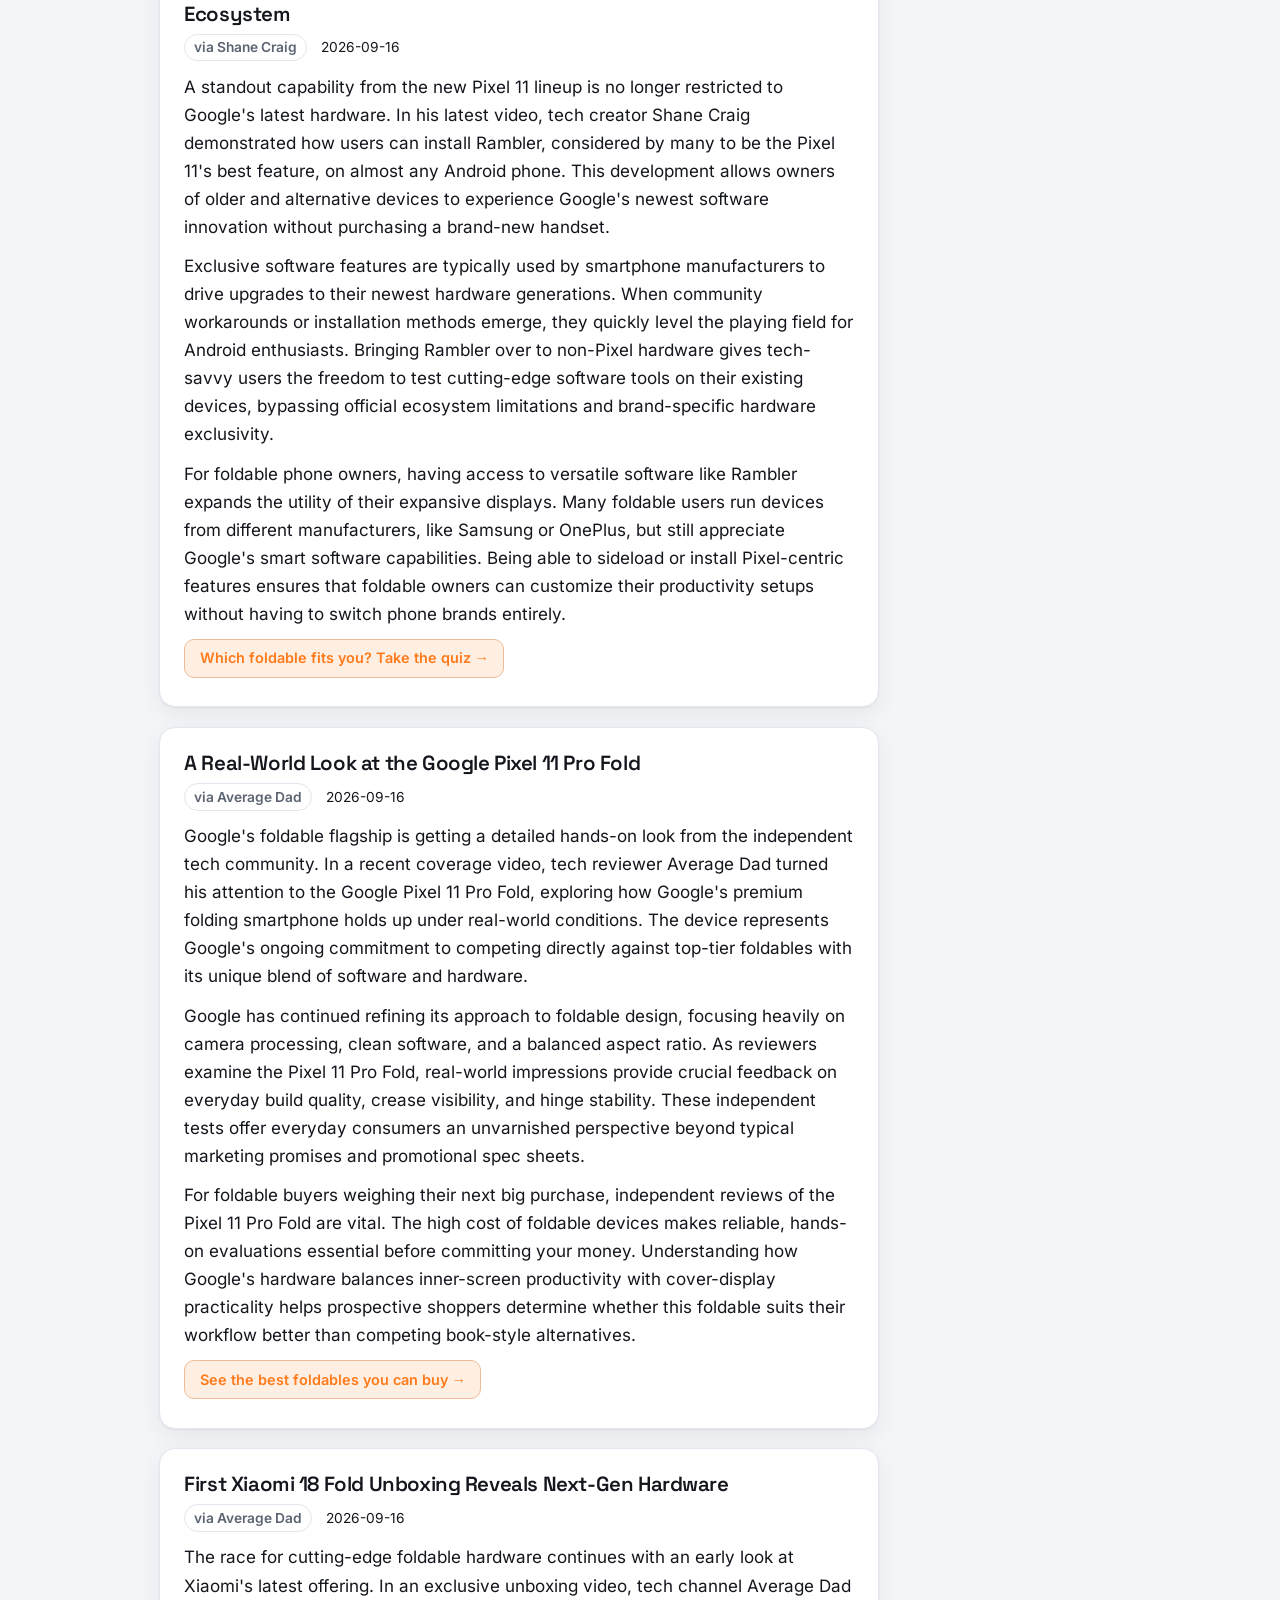
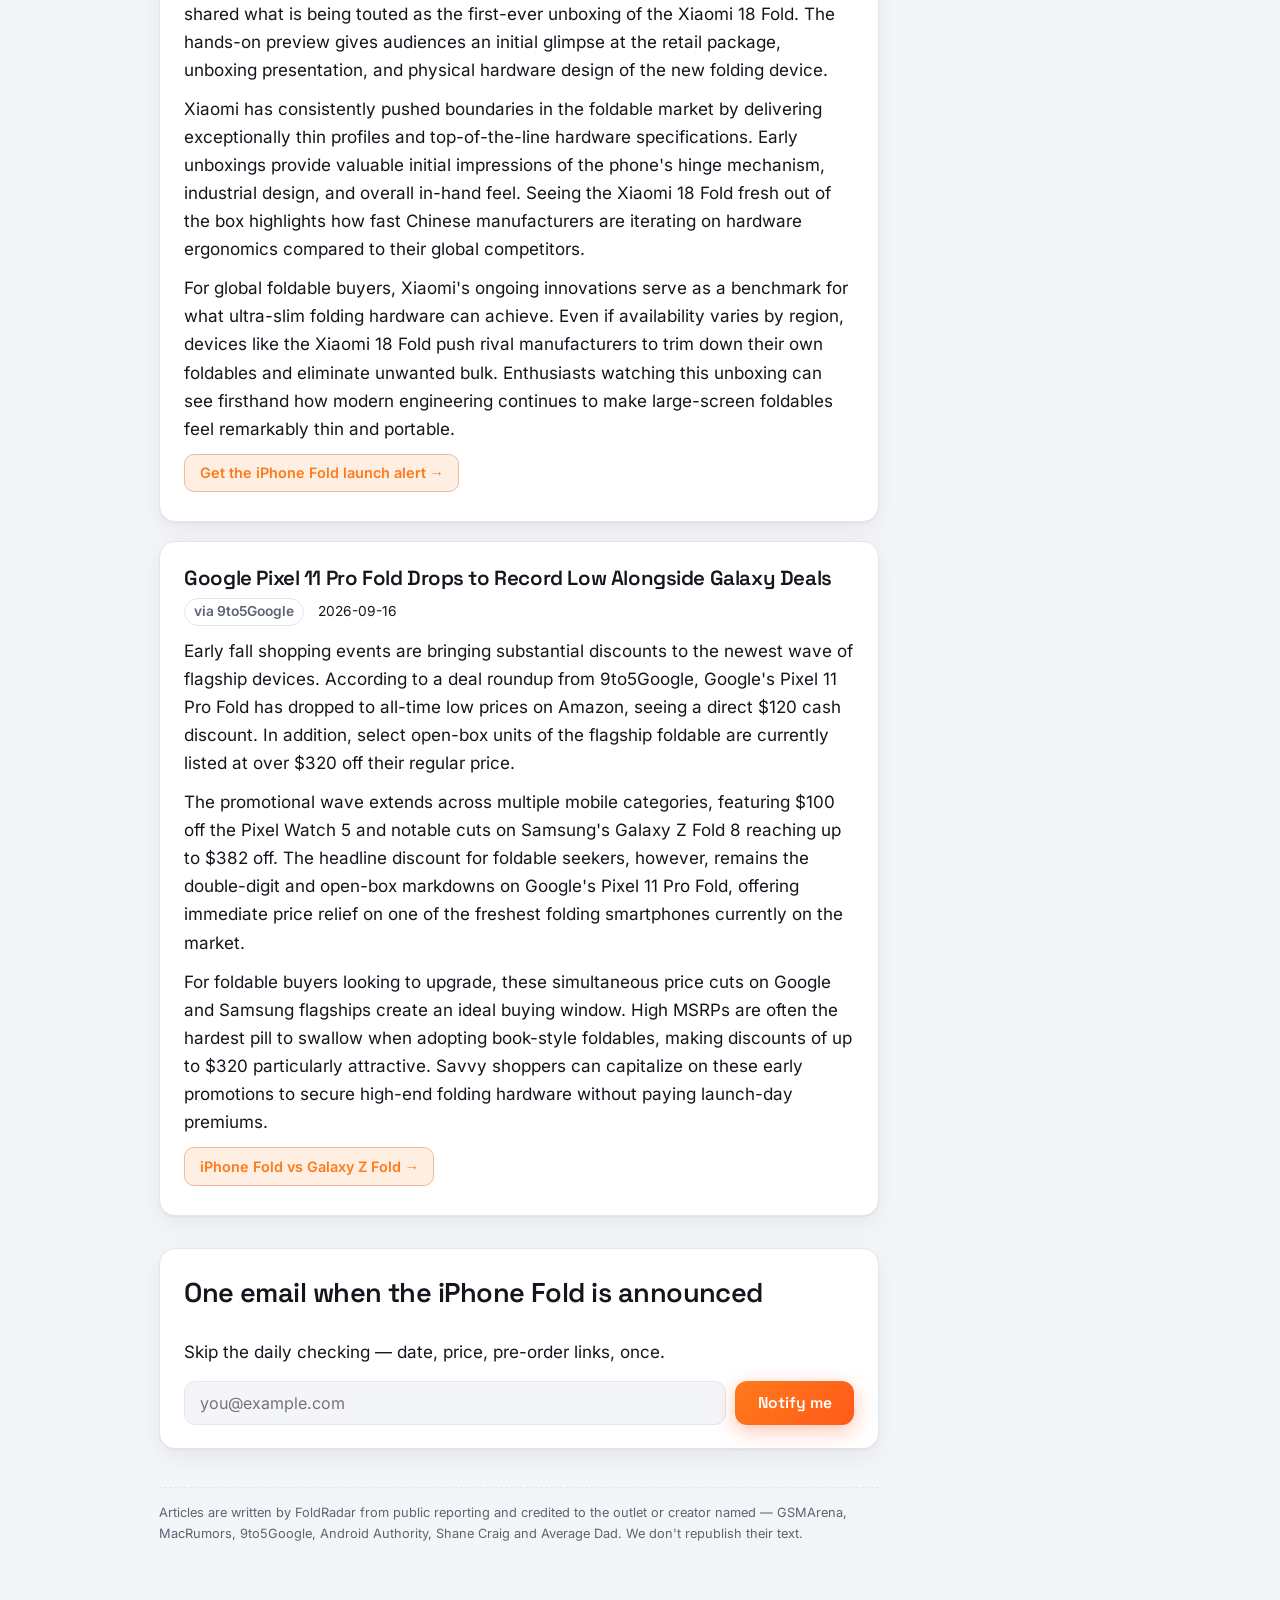
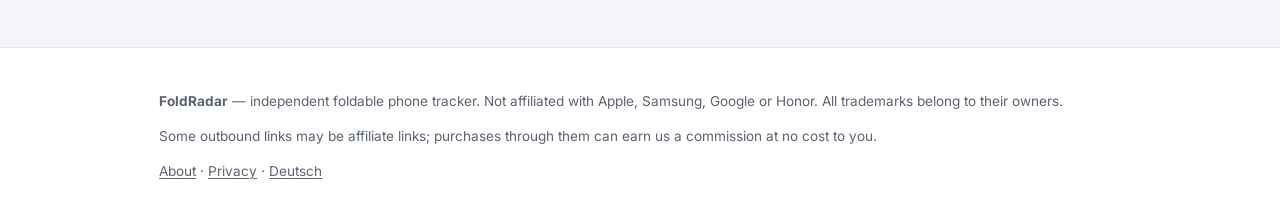
==== commit 5212092d: "Daily news refresh 2026-09-19" ====
--- a/news.html
+++ b/news.html
@@ -4,7 +4,7 @@
 <meta charset="utf-8">
 <meta name="viewport" content="width=device-width, initial-scale=1">
 <title>Foldable News Today — Daily Articles | FoldRadar</title>
-<meta name="description" content="Today's foldable phone news as full articles in FoldRadar's words: iPhone Fold rumors, Galaxy Z Fold and Razr coverage, credited to the source. Updated September 18, 2026.">
+<meta name="description" content="Today's foldable phone news as full articles in FoldRadar's words: iPhone Fold rumors, Galaxy Z Fold and Razr coverage, credited to the source. Updated September 19, 2026.">
 <link rel="canonical" href="https://foldradar.com/news">
 <meta name="robots" content="max-image-preview:large, max-snippet:-1, max-video-preview:-1">
 <meta property="og:site_name" content="FoldRadar">
@@ -560,7 +560,7 @@
       "name": "Foldable news today — daily articles",
       "url": "https://foldradar.com/news",
       "mainEntityOfPage": "https://foldradar.com/news",
-      "dateModified": "2026-09-18",
+      "dateModified": "2026-09-19",
       "inLanguage": "en",
       "publisher": {
         "@id": "https://foldradar.com/#org"
@@ -574,12 +574,12 @@
             "position": 1,
             "item": {
               "@type": "NewsArticle",
-              "headline": "Clicks Rolls Out Major Software Upgrade for Communicator Accessory",
-              "description": "Clicks has rolled out a major software upgrade for its Communicator platform, introducing significant improvements for physical typing enthusiasts. The new package aims to refine the overall user expe",
+              "headline": "Clicks Rolls Out Major Software Upgrade for Communicator",
+              "description": "Clicks has rolled out a major new update for its Communicator software, according to tech creator Shane Craig. The company, known for its physical keyboard accessories for smartphones, is continuing t",
               "url": "https://foldradar.com/news#s1",
               "mainEntityOfPage": "https://foldradar.com/news#s1",
               "datePublished": "2026-09-18",
-              "dateModified": "2026-09-18",
+              "dateModified": "2026-09-19",
               "articleSection": "Foldable phones",
               "inLanguage": "en",
               "image": "https://foldradar.com/og/news.png",
@@ -600,12 +600,12 @@
             "position": 2,
             "item": {
               "@type": "NewsArticle",
-              "headline": "Anticipation for Apple Foldables Sparks Renewed Interest in Samsung Flagships",
-              "description": "The conversation around foldable hardware is shifting quickly as anticipation builds around Apple entering the space with its rumored iPhone Duo. Rather than dampening interest in existing hardware, t",
+              "headline": "Anticipation for Apple's Foldable Duo Sends Shockwaves Toward Samsung",
+              "description": "The mounting anticipation surrounding Apple's rumored iPhone Duo is starting to create ripples across the Android ecosystem, directly impacting Samsung. In a recent analysis, tech commentator Shane Cr",
               "url": "https://foldradar.com/news#s2",
               "mainEntityOfPage": "https://foldradar.com/news#s2",
               "datePublished": "2026-09-18",
-              "dateModified": "2026-09-18",
+              "dateModified": "2026-09-19",
               "articleSection": "Foldable phones",
               "inLanguage": "en",
               "image": "https://foldradar.com/og/news.png",
@@ -626,12 +626,12 @@
             "position": 3,
             "item": {
               "@type": "NewsArticle",
-              "headline": "Substantial Price Cuts Hit Galaxy Z Fold 8 and Fold 8 Ultra Models",
-              "description": "Bargain hunters looking to purchase a premium foldable smartphone have some major new discounts to consider this week. Early fall promotions on Amazon and Best Buy have triggered notable price drops a",
+              "headline": "Steep Price Cuts Land on Samsung Galaxy Z Fold 8 and Ultra Models",
+              "description": "Major discounts have landed on Samsung's premium foldable lineup as early fall sales kick off. According to a roundup from 9to5Google, shoppers can find significant savings on both the Galaxy Z Fold 8",
               "url": "https://foldradar.com/news#s3",
               "mainEntityOfPage": "https://foldradar.com/news#s3",
               "datePublished": "2026-09-18",
-              "dateModified": "2026-09-18",
+              "dateModified": "2026-09-19",
               "articleSection": "Foldable phones",
               "inLanguage": "en",
               "image": "https://foldradar.com/og/news.png",
@@ -652,12 +652,12 @@
             "position": 4,
             "item": {
               "@type": "NewsArticle",
-              "headline": "Clamshell Handheld Retroid Pocket Flip 2 Drops to Lowest Price Yet",
-              "description": "Gamers interested in pocket-friendly clamshell hardware can now score a rare discount on a dedicated retro device. The Retroid Pocket Flip 2 has seen its retail price drop to an all-time low of 229 do",
+              "headline": "Clamshell Retroid Pocket Flip 2 Plummets to Record Low Price",
+              "description": "The Retroid Pocket Flip 2 has reached a new all-time low price thanks to a rare discount on Amazon. According to reporting from Android Authority, the clamshell gaming handheld has dropped by 15 perce",
               "url": "https://foldradar.com/news#s4",
               "mainEntityOfPage": "https://foldradar.com/news#s4",
               "datePublished": "2026-09-18",
-              "dateModified": "2026-09-18",
+              "dateModified": "2026-09-19",
               "articleSection": "Foldable phones",
               "inLanguage": "en",
               "image": "https://foldradar.com/og/news.png",
@@ -678,12 +678,12 @@
             "position": 5,
             "item": {
               "@type": "NewsArticle",
-              "headline": "Unoptimized App Aspect Ratios Remain a Lingering Headache on Large Displays",
-              "description": "Software scaling continues to remain one of the most persistent hurdles for flexible display hardware. Even after multiple hardware generations, certain mobile applications still fail to adapt natural",
+              "headline": "Why Stretched Smartphone Apps Still Plague Large Displays",
+              "description": "The long-standing issue of unoptimized, stretched-out phone apps continues to frustrate users of large-screen and foldable devices. In a recent video, tech creator Shane Craig explored why so many pop",
               "url": "https://foldradar.com/news#s5",
               "mainEntityOfPage": "https://foldradar.com/news#s5",
               "datePublished": "2026-09-17",
-              "dateModified": "2026-09-18",
+              "dateModified": "2026-09-19",
               "articleSection": "Foldable phones",
               "inLanguage": "en",
               "image": "https://foldradar.com/og/news.png",
@@ -704,12 +704,12 @@
             "position": 6,
             "item": {
               "@type": "NewsArticle",
-              "headline": "Apple's iPhone Duo Reveal Triggers Unexpected Demand for Galaxy Z Fold 8",
-              "description": "When Apple enters a new product category, the move often overshadows existing players, but recent market reactions suggest a surprising twist. Following the announcement of Apple's first foldable devi",
+              "headline": "Apple's iPhone Duo Reveal Triggers Surprise Demand for Samsung's Fold 8",
+              "description": "Apple's official unveiling of the iPhone Duo has triggered an unexpected reaction across the smartphone market. Rather than freezing sales of rival hardware, the announcement led directly to a surge i",
               "url": "https://foldradar.com/news#s6",
               "mainEntityOfPage": "https://foldradar.com/news#s6",
               "datePublished": "2026-09-17",
-              "dateModified": "2026-09-18",
+              "dateModified": "2026-09-19",
               "articleSection": "Foldable phones",
               "inLanguage": "en",
               "image": "https://foldradar.com/og/news.png",
@@ -730,12 +730,12 @@
             "position": 7,
             "item": {
               "@type": "NewsArticle",
-              "headline": "Standalone Method Brings Google Pixel 11 Rambler Feature to Other Devices",
-              "description": "Google’s upcoming Pixel 11 lineup is generating excitement for its software capabilities, particularly an intriguing feature known as Rambler. While new software perks are typically restricted to bran",
+              "headline": "Pixel 11's Standout Rambler Feature Ported to Wider Android Ecosystem",
+              "description": "A standout capability from the new Pixel 11 lineup is no longer restricted to Google's latest hardware. In his latest video, tech creator Shane Craig demonstrated how users can install Rambler, consid",
               "url": "https://foldradar.com/news#s7",
               "mainEntityOfPage": "https://foldradar.com/news#s7",
               "datePublished": "2026-09-16",
-              "dateModified": "2026-09-18",
+              "dateModified": "2026-09-19",
               "articleSection": "Foldable phones",
               "inLanguage": "en",
               "image": "https://foldradar.com/og/news.png",
@@ -756,12 +756,12 @@
             "position": 8,
             "item": {
               "@type": "NewsArticle",
-              "headline": "Hands-On Look Explores the Design of Google's Pixel 11 Pro Fold",
-              "description": "First impressions are beginning to surface for Google's latest flexible smartphone hardware, the Pixel 11 Pro Fold. Reviewers and mobile enthusiasts are getting their hands on the device to examine ho",
+              "headline": "A Real-World Look at the Google Pixel 11 Pro Fold",
+              "description": "Google's foldable flagship is getting a detailed hands-on look from the independent tech community. In a recent coverage video, tech reviewer Average Dad turned his attention to the Google Pixel 11 Pr",
               "url": "https://foldradar.com/news#s8",
               "mainEntityOfPage": "https://foldradar.com/news#s8",
               "datePublished": "2026-09-16",
-              "dateModified": "2026-09-18",
+              "dateModified": "2026-09-19",
               "articleSection": "Foldable phones",
               "inLanguage": "en",
               "image": "https://foldradar.com/og/news.png",
@@ -782,12 +782,12 @@
             "position": 9,
             "item": {
               "@type": "NewsArticle",
-              "headline": "First Studio Unboxing Offers a Close Inspection of the Xiaomi 18 Fold",
-              "description": "The next generation of thin folding smartphones is officially surfacing, marked by the arrival of Xiaomi's latest book-style flagship. A fresh studio unboxing has revealed the Xiaomi 18 Fold ahead of ",
+              "headline": "First Xiaomi 18 Fold Unboxing Reveals Next-Gen Hardware",
+              "description": "The race for cutting-edge foldable hardware continues with an early look at Xiaomi's latest offering. In an exclusive unboxing video, tech channel Average Dad shared what is being touted as the first-",
               "url": "https://foldradar.com/news#s9",
               "mainEntityOfPage": "https://foldradar.com/news#s9",
               "datePublished": "2026-09-16",
-              "dateModified": "2026-09-18",
+              "dateModified": "2026-09-19",
               "articleSection": "Foldable phones",
               "inLanguage": "en",
               "image": "https://foldradar.com/og/news.png",
@@ -808,12 +808,12 @@
             "position": 10,
             "item": {
               "@type": "NewsArticle",
-              "headline": "Seasonal Discounts Deliver Record Lows on Pixel 11 Pro Fold and Galaxy Z Fold 8",
-              "description": "Discounts on premium flexible smartphones are landing in full force as early retail holiday promotions kick off. Shoppers looking to upgrade their mobile hardware can find notable savings across major",
+              "headline": "Google Pixel 11 Pro Fold Drops to Record Low Alongside Galaxy Deals",
+              "description": "Early fall shopping events are bringing substantial discounts to the newest wave of flagship devices. According to a deal roundup from 9to5Google, Google's Pixel 11 Pro Fold has dropped to all-time lo",
               "url": "https://foldradar.com/news#s10",
               "mainEntityOfPage": "https://foldradar.com/news#s10",
               "datePublished": "2026-09-16",
-              "dateModified": "2026-09-18",
+              "dateModified": "2026-09-19",
               "articleSection": "Foldable phones",
               "inLanguage": "en",
               "image": "https://foldradar.com/og/news.png",
@@ -851,88 +851,88 @@
 <main>
   <p class="crumbs"><a href="/">FoldRadar</a> › News</p>
   <h1>Foldable news today</h1>
-  <p class="updated">Auto-updated daily · Last refresh: September 18, 2026</p>
+  <p class="updated">Auto-updated daily · Last refresh: September 19, 2026</p>
   <p class="lead">The day's foldable stories — iPhone Fold, Galaxy Z Fold, Razr and everything with a hinge — written up in full by FoldRadar and credited to the reporters and creators who broke them.</p>
 
   <div class="newsfeed">
     <article class="newsart" id="s1">
-      <h2>Clicks Rolls Out Major Software Upgrade for Communicator Accessory</h2>
+      <h2>Clicks Rolls Out Major Software Upgrade for Communicator</h2>
       <p class="digest-meta"><span class="via">via Shane Craig</span><span class="feedmeta">2026-09-18</span></p>
-      <p>Clicks has rolled out a major software upgrade for its Communicator platform, introducing significant improvements for physical typing enthusiasts. The new package aims to refine the overall user experience, addressing early user feedback and streamlining hardware interaction. In a recent video breakdown, tech creator Shane Craig highlighted the arrival of this substantial patch, noting that it represents one of the biggest software milestones yet for the mobile typing accessory brand.</p>
-      <p>The Clicks Communicator focuses on bringing a tactile, hardware keyboard experience back to modern touch-centric smartphones. As mobile devices increasingly prioritize borderless glass screens, accessories like this offer an alternative for users who miss rapid physical keys. While the device initially launched with basic firmware, this latest release aims to polish responsiveness and key mapping. Refining software performance remains essential to making complementary accessories feel truly integrated with everyday mobile hardware.</p>
-      <p>For foldable device owners and productivity power users, accessory evolution is always worth watching closely. Many mobile enthusiasts carry foldables specifically for heavy typing, document editing, and mobile work, making tactile keyboard add-ons a fascinating niche. If accessory makers can successfully bridge traditional physical keyboards with modern versatile mobile operating systems, users who rely on handheld productivity might discover compelling new setups that reduce their reliance on bulky external hardware.</p>
+      <p>Clicks has rolled out a major new update for its Communicator software, according to tech creator Shane Craig. The company, known for its physical keyboard accessories for smartphones, is continuing to refine the companion experience. This latest release delivers substantial changes aimed at enhancing everyday usability for users who prefer tactile typing and dedicated productivity tools.</p>
+      <p>While accessory software often receives minor bug fixes, substantial feature rollouts can significantly change how owners interact with their devices. The update focuses on refining how the Communicator platform integrates with existing mobile workflows. For mobile power users who rely on physical keys over standard on-screen keyboards, having reliable and continuously improved software backing up their hardware is essential for maintaining smooth daily operations.</p>
+      <p>For foldable enthusiasts, keyboard solutions and communicator accessories represent an intriguing alternative or supplement to expansive inner screens. As foldable devices push productivity forward with multitasking and multi-window setups, software support from peripheral makers like Clicks ensures specialized typing accessories remain viable. Buyers looking to maximize their mobile typing efficiency will welcome ongoing software development that keeps niche input accessories modern and functional.</p>
       <p><a class="buylink" href="/iphone-fold">Read the iPhone Fold tracker →</a></p>
     </article>
     <article class="newsart" id="s2">
-      <h2>Anticipation for Apple Foldables Sparks Renewed Interest in Samsung Flagships</h2>
+      <h2>Anticipation for Apple&#x27;s Foldable Duo Sends Shockwaves Toward Samsung</h2>
       <p class="digest-meta"><span class="via">via Shane Craig</span><span class="feedmeta">2026-09-18</span></p>
-      <p>The conversation around foldable hardware is shifting quickly as anticipation builds around Apple entering the space with its rumored iPhone Duo. Rather than dampening interest in existing hardware, the rising hype appears to be generating considerable attention for market veterans. As tech commentator Shane Craig noted in a recent video, the spotlight shining on Apple’s prospective dual-screen or folding device is simultaneously creating a noticeable wave of interest around Samsung.</p>
-      <p>Samsung has spent years refining the Galaxy Z Fold and Flip product families, standing as the primary global reference point for commercial foldable hardware. Whenever Apple prepares to enter an established product category, broader consumer curiosity about the underlying form factor invariably surges. Shoppers who previously ignored flexible screens are suddenly researching existing alternatives, leading industry observers to examine how Samsung might capitalize on this newfound mainstream validation rather than lose ground to Cupertino.</p>
-      <p>For consumers currently shopping for a foldable smartphone, increased market competition is almost always positive news. When rival tech giants start clashing over form factors, shoppers can expect rapid advancements in hinge engineering, display durability, and operating system multitasking. Whether Apple releases an actual folding phone or a dual-screen device, Samsung will likely feel compelled to keep its designs sharp and pricing competitive, benefiting everyone ready to adopt next-generation mobile designs.</p>
+      <p>The mounting anticipation surrounding Apple&#x27;s rumored iPhone Duo is starting to create ripples across the Android ecosystem, directly impacting Samsung. In a recent analysis, tech commentator Shane Craig highlighted how the intense wave of hype around Apple&#x27;s foldable device is shifting attention across the competitive market. The long-standing dominance Samsung enjoyed in the foldable segment faces a dramatic turning point as Apple prepares to enter the fold.</p>
+      <p>Samsung has spent years establishing the standard for book-style and flip-style foldables with its Galaxy Z series. However, consumer interest typically surges whenever Apple approaches a brand-new hardware category. The buzz surrounding the iPhone Duo is prompting consumers to re-evaluate what they expect from premium folding hardware, placing renewed scrutiny on Samsung&#x27;s current lineup and its future hardware decisions as competition rapidly intensifies.</p>
+      <p>For foldable buyers, this heightened rivalry between major tech giants is great news. When Apple steps into a hardware segment, it forces established leaders like Samsung to innovate faster, address long-standing design complaints, and sharpen their pricing. Shoppers considering their next foldable upgrade will benefit from stronger hardware alternatives, refined software features, and aggressive competition across the entire high-end mobile landscape.</p>
       <p><a class="buylink" href="/which-foldable">Which foldable fits you? Take the quiz →</a></p>
     </article>
     <article class="newsart" id="s3">
-      <h2>Substantial Price Cuts Hit Galaxy Z Fold 8 and Fold 8 Ultra Models</h2>
+      <h2>Steep Price Cuts Land on Samsung Galaxy Z Fold 8 and Ultra Models</h2>
       <p class="digest-meta"><span class="via">via 9to5Google</span><span class="feedmeta">2026-09-18</span></p>
-      <p>Bargain hunters looking to purchase a premium foldable smartphone have some major new discounts to consider this week. Early fall promotions on Amazon and Best Buy have triggered notable price drops across top-tier folding hardware. According to reporting from 9to5Google, shoppers can currently grab standard Galaxy Z Fold 8 units at discounts exceeding 250 dollars brand new, while open-box variants provide even steeper savings for cautious shoppers.</p>
-      <p>The promotions extend even further when looking at high-end configurations. The Galaxy Z Fold 8 Ultra is seeing an outright 300 dollar reduction on Amazon, while open-box inventory at Best Buy drops the handset by up to 577 dollars. In addition, open-box standard Fold 8 devices are currently marked down by over 380 dollars, giving consumers multiple tiers of substantial price relief across both pristine and certified pre-owned units.</p>
-      <p>Substantial discounts like these are critical for folding phones, which traditionally carry steep price tags that deter everyday buyers. Scoring several hundred dollars off flagship hardware significantly lowers the barrier to entry for book-style foldable ownership. For shoppers who have waited on the sidelines for prices to normalize, these retail price cuts make upgrading to large inner displays far more approachable without requiring lengthy trade-in commitments or carrier payment contracts.</p>
+      <p>Major discounts have landed on Samsung&#x27;s premium foldable lineup as early fall sales kick off. According to a roundup from 9to5Google, shoppers can find significant savings on both the Galaxy Z Fold 8 and the higher-tier Galaxy Z Fold 8 Ultra. The standard model is seeing price cuts of over $250 for new units, while open-box listings offer even deeper markdowns for budget-conscious buyers.</p>
+      <p>Looking at the specific deals, the standard Galaxy Z Fold 8 is marked down by $250 new, with open-box options reaching more than $380 off. Meanwhile, the Galaxy Z Fold 8 Ultra is seeing a $300 discount at Amazon, alongside massive open-box savings reaching up to $577 at Best Buy. These early promotions provide rare, steep discounts on top-tier foldable hardware ahead of the holiday shopping rush.</p>
+      <p>For prospective foldable buyers, price has consistently remained the biggest barrier to entry, especially for ultra-premium flagship devices. Opportunities to save hundreds of dollars on brand-new or open-box models dramatically improve the value proposition of modern foldables. If you have been waiting to transition to a folding screen without paying full launch prices, these early promotional cuts offer a compelling entry point.</p>
       <p><a class="buylink" href="/best-foldable-phones">See the best foldables you can buy →</a></p>
     </article>
     <article class="newsart" id="s4">
-      <h2>Clamshell Handheld Retroid Pocket Flip 2 Drops to Lowest Price Yet</h2>
+      <h2>Clamshell Retroid Pocket Flip 2 Plummets to Record Low Price</h2>
       <p class="digest-meta"><span class="via">via Android Authority</span><span class="feedmeta">2026-09-18</span></p>
-      <p>Gamers interested in pocket-friendly clamshell hardware can now score a rare discount on a dedicated retro device. The Retroid Pocket Flip 2 has seen its retail price drop to an all-time low of 229 dollars on Amazon. According to a deal alert from Android Authority, this limited-time sale represents a 15 percent drop from the portable console&#x27;s regular list price, making it an attractive purchase for handheld gaming enthusiasts.</p>
-      <p>Under the hood, the Retroid Pocket Flip 2 relies on Qualcomm&#x27;s Snapdragon 865 processor to power both vintage emulation and contemporary Android titles. The device stands out in a crowded market thanks to its classic folding clamshell chassis, which safeguards the screen during travel and folds shut into a compact footprint. That familiar hinge design provides ergonomic controls alongside the flexibility to run extensive libraries of Android-compatible gaming software.</p>
-      <p>For foldable technology enthusiasts, dedicated folding gaming devices highlight the enduring practicality of clamshell hardware outside the mainstream smartphone space. A folding design protects displays from scratches while tossing the console into bags without requiring thick protective cases. At a reduced 229 dollar entry price, mobile players looking for a dedicated secondary machine can experience the tactile charm and portability of folding engineering without paying traditional flagship smartphone prices.</p>
+      <p>The Retroid Pocket Flip 2 has reached a new all-time low price thanks to a rare discount on Amazon. According to reporting from Android Authority, the clamshell gaming handheld has dropped by 15 percent off its regular retail price, bringing the cost down to just $229. This promotional cut provides an affordable pathway for gamers seeking a dedicated clamshell device for retro titles and modern Android play.</p>
+      <p>Under the hood, the Pocket Flip 2 is powered by a Qualcomm Snapdragon 865 processor, providing plenty of graphical capability for emulation and mobile gaming tasks. The clamshell design protects the screen when closed, making it a portable choice for mobile gaming enthusiasts. Scoring a record-low discount on this specific form factor gives players robust performance without spending flagship smartphone money on dedicated entertainment hardware.</p>
+      <p>For fans of foldable tech, the clamshell form factor has always held a special appeal, blending nostalgic design with modern portability. While standard folding phones command four-figure prices, dedicated clamshell gaming devices like this offer a fun, focused alternative for portable gaming. At $229, this deal offers great value for shoppers who appreciate folding hinges and physical controls without paying premium smartphone rates.</p>
       <p><a class="buylink" href="/news#launch-alert">Get the iPhone Fold launch alert →</a></p>
     </article>
     <article class="newsart" id="s5">
-      <h2>Unoptimized App Aspect Ratios Remain a Lingering Headache on Large Displays</h2>
+      <h2>Why Stretched Smartphone Apps Still Plague Large Displays</h2>
       <p class="digest-meta"><span class="via">via Shane Craig</span><span class="feedmeta">2026-09-17</span></p>
-      <p>Software scaling continues to remain one of the most persistent hurdles for flexible display hardware. Even after multiple hardware generations, certain mobile applications still fail to adapt naturally to square or unusual inner screen aspect ratios. As tech creator Shane Craig pointed out in a recent video, users are still frequently confronted with stretched out phone apps when opening software on large, versatile displays designed for tablet-style productivity.</p>
-      <p>When developers build applications exclusively for traditional vertical smartphone displays, those layouts often look awkward when rendered on wider screens. Rather than reflowing interface elements into split columns or customizable panes, some applications simply stretch content across the entire display. While operating system updates have introduced letterboxing modes and forced aspect ratio toggles, third-party software updates remain uneven, leaving foldable owners to navigate inconsistent software behaviors during everyday usage.</p>
-      <p>For prospective foldable buyers, software polish is just as important as durable hinges and bright screens. Investing in a dual-purpose device is meant to enhance multitasking and visual real estate, not present awkwardly scaled interfaces. Until more mainstream app makers prioritize adaptive design frameworks, shoppers should be aware of these minor software compromises, especially if their daily workflow relies heavily on specific apps that resist flexible screen optimization.</p>
+      <p>The long-standing issue of unoptimized, stretched-out phone apps continues to frustrate users of large-screen and foldable devices. In a recent video, tech creator Shane Craig explored why so many popular mobile applications still fail to adapt gracefully to wider aspect ratios. Despite years of hardware advancements, several prominent Android apps continue to blow up standard phone interfaces rather than offering thoughtful, responsive tablet-style layouts.</p>
+      <p>When foldables unfold into squarish internal displays, apps built exclusively for vertical smartphone screens often stretch horizontally, leaving awkward whitespace and poorly scaled buttons. While platform makers have implemented system-level aspect ratio controls and letterboxing to minimize the visual awkwardness, these remain stopgap measures. True optimization requires active developer engagement, which has lagged behind the rapid pace of foldable hardware development across the broader industry.</p>
+      <p>For foldable buyers, software experience is just as critical as hinge durability or screen quality. Investing in an expensive folding phone feels less rewarding when daily applications look like blown-up mobile screens rather than native desktop-grade experiences. Buyers should consider how well their favorite apps scale on expansive screens before purchasing, while pressing developers and manufacturers to prioritize responsive layout standards for expanding displays.</p>
       <p><a class="buylink" href="/iphone-fold-vs-galaxy-z-fold">iPhone Fold vs Galaxy Z Fold →</a></p>
     </article>
     <article class="newsart" id="s6">
-      <h2>Apple&#x27;s iPhone Duo Reveal Triggers Unexpected Demand for Galaxy Z Fold 8</h2>
+      <h2>Apple&#x27;s iPhone Duo Reveal Triggers Surprise Demand for Samsung&#x27;s Fold 8</h2>
       <p class="digest-meta"><span class="via">via 9to5Google</span><span class="feedmeta">2026-09-17</span></p>
-      <p>When Apple enters a new product category, the move often overshadows existing players, but recent market reactions suggest a surprising twist. Following the announcement of Apple&#x27;s first foldable device, the iPhone Duo, interest in rival hardware spiked almost immediately. According to reporting from 9to5Google, Samsung’s Galaxy Z Fold 8 experienced a sudden surge in popularity right as the Cupertino company unveiled its own long-awaited entry into the flexible display segment.</p>
-      <p>While Apple’s folding hardware is widely expected to capture huge market share over the long haul, early buyer reactions took an unexpected route. Apple&#x27;s formal unveiling essentially validated the foldable form factor for millions of curious consumers who had previously treated flexible screens as an unproven novelty. Rather than waiting on sidelines, many buyers immediately turned their attention to mature, currently available alternatives like the Galaxy Z Fold 8 to meet their foldable needs.</p>
-      <p>This dynamic is great news for shoppers navigating the foldable market. Apple&#x27;s entry validates the entire product category, encouraging greater developer support and faster hardware iteration across all major brands. With Samsung enjoying heightened attention and Apple entering the ring, competition will intensify dramatically. That rivalry should yield better trade-in incentives, competitive pricing, and more refined hardware choices for anyone looking to invest in a versatile book-style smartphone.</p>
+      <p>Apple&#x27;s official unveiling of the iPhone Duo has triggered an unexpected reaction across the smartphone market. Rather than freezing sales of rival hardware, the announcement led directly to a surge in popularity for Samsung&#x27;s Galaxy Z Fold 8, according to a report from 9to5Google. While Apple&#x27;s first foldable is expected to find long-term success, its reveal immediately drove curious consumers toward Samsung&#x27;s established foldable flagship.</p>
+      <p>Apple&#x27;s entrance into the foldable space effectively validates the category for mainstream consumers who may have previously viewed folding screens as an experimental gimmick. However, by showcasing its vision with the iPhone Duo, Apple also prompted shoppers to compare it against existing market options. Samsung&#x27;s Galaxy Z Fold 8, benefiting from several generations of refinement, emerged as an immediate beneficiary of that increased consumer interest.</p>
+      <p>For foldable buyers, this development highlights how competitive and mature the foldable landscape has become. Rather than waiting on initial hardware from a newcomer, many prospective buyers are choosing mature, field-tested devices that are already widely available. The surge in Galaxy Z Fold 8 interest proves that healthy competition expands the entire foldable market, offering consumers clearer choices when picking a premium folding device.</p>
       <p><a class="buylink" href="/iphone-fold">Read the iPhone Fold tracker →</a></p>
     </article>
     <article class="newsart" id="s7">
-      <h2>Standalone Method Brings Google Pixel 11 Rambler Feature to Other Devices</h2>
+      <h2>Pixel 11&#x27;s Standout Rambler Feature Ported to Wider Android Ecosystem</h2>
       <p class="digest-meta"><span class="via">via Shane Craig</span><span class="feedmeta">2026-09-16</span></p>
-      <p>Google’s upcoming Pixel 11 lineup is generating excitement for its software capabilities, particularly an intriguing feature known as Rambler. While new software perks are typically restricted to brand-new flagship devices, enthusiast workarounds are already surfacing. In a recent video guide, tech enthusiast Shane Craig detailed how users can install and run the Pixel 11&#x27;s standout Rambler feature on almost any modern Android phone, bypassing initial hardware exclusivity barriers.</p>
-      <p>Google has a long track record of using software features to distinguish its Pixel smartphones from the broader market before gradually expanding functionality. Sideloading and porting these exclusive tools allows curious users to test next-generation capabilities on their existing phones ahead of official rollouts. By following straightforward installation steps, Android users can experiment with Rambler&#x27;s utility across different manufacturer skins without needing to purchase an entirely new device.</p>
-      <p>For foldable smartphone owners, running cutting-edge Pixel tools on wide inner screens is always an exciting prospect. Large-format foldables thrive when paired with smart productivity tools, and bringing Pixel software to diverse hardware lets users test advanced multitasking features on superior display real estate. If features like Rambler adapt well to flexible screens, foldable users can enjoy Google&#x27;s best software innovations while keeping their favorite versatile hardware form factors.</p>
+      <p>A standout capability from the new Pixel 11 lineup is no longer restricted to Google&#x27;s latest hardware. In his latest video, tech creator Shane Craig demonstrated how users can install Rambler, considered by many to be the Pixel 11&#x27;s best feature, on almost any Android phone. This development allows owners of older and alternative devices to experience Google&#x27;s newest software innovation without purchasing a brand-new handset.</p>
+      <p>Exclusive software features are typically used by smartphone manufacturers to drive upgrades to their newest hardware generations. When community workarounds or installation methods emerge, they quickly level the playing field for Android enthusiasts. Bringing Rambler over to non-Pixel hardware gives tech-savvy users the freedom to test cutting-edge software tools on their existing devices, bypassing official ecosystem limitations and brand-specific hardware exclusivity.</p>
+      <p>For foldable phone owners, having access to versatile software like Rambler expands the utility of their expansive displays. Many foldable users run devices from different manufacturers, like Samsung or OnePlus, but still appreciate Google&#x27;s smart software capabilities. Being able to sideload or install Pixel-centric features ensures that foldable owners can customize their productivity setups without having to switch phone brands entirely.</p>
       <p><a class="buylink" href="/which-foldable">Which foldable fits you? Take the quiz →</a></p>
     </article>
     <article class="newsart" id="s8">
-      <h2>Hands-On Look Explores the Design of Google&#x27;s Pixel 11 Pro Fold</h2>
+      <h2>A Real-World Look at the Google Pixel 11 Pro Fold</h2>
       <p class="digest-meta"><span class="via">via Average Dad</span><span class="feedmeta">2026-09-16</span></p>
-      <p>First impressions are beginning to surface for Google&#x27;s latest flexible smartphone hardware, the Pixel 11 Pro Fold. Reviewers and mobile enthusiasts are getting their hands on the device to examine how Google&#x27;s design philosophy has progressed. In a newly published video hands-on, tech creator Average Dad offered viewers an early look at the Pixel 11 Pro Fold, examining the device&#x27;s build and presentation as Google continues developing its folding hardware lineup.</p>
-      <p>Google entered the book-style foldable market aiming to merge its refined computational software with a broad, pocketable exterior cover screen. As successive generations arrive, the company has concentrated on minimizing hinge bulk, reducing overall device thickness, and perfecting internal display creases. Hands-on overviews like this one help prospective buyers observe how the phone looks in real hands, showcasing how the hardware balances everyday portability with tablet-sized productivity capabilities.</p>
-      <p>Keeping an eye on new hardware impressions is essential for anyone planning an expensive foldable purchase. Hands-on demonstrations highlight practical details that specification sheets cannot convey, such as hinge tension, pocket comfort, and single-handed usability. As Google refines the Pixel 11 Pro Fold, foldable buyers gain an increasingly competitive alternative to established rivals, offering clean Android software alongside a distinctive book-style hardware layout that prioritizes comfortable daily use.</p>
+      <p>Google&#x27;s foldable flagship is getting a detailed hands-on look from the independent tech community. In a recent coverage video, tech reviewer Average Dad turned his attention to the Google Pixel 11 Pro Fold, exploring how Google&#x27;s premium folding smartphone holds up under real-world conditions. The device represents Google&#x27;s ongoing commitment to competing directly against top-tier foldables with its unique blend of software and hardware.</p>
+      <p>Google has continued refining its approach to foldable design, focusing heavily on camera processing, clean software, and a balanced aspect ratio. As reviewers examine the Pixel 11 Pro Fold, real-world impressions provide crucial feedback on everyday build quality, crease visibility, and hinge stability. These independent tests offer everyday consumers an unvarnished perspective beyond typical marketing promises and promotional spec sheets.</p>
+      <p>For foldable buyers weighing their next big purchase, independent reviews of the Pixel 11 Pro Fold are vital. The high cost of foldable devices makes reliable, hands-on evaluations essential before committing your money. Understanding how Google&#x27;s hardware balances inner-screen productivity with cover-display practicality helps prospective shoppers determine whether this foldable suits their workflow better than competing book-style alternatives.</p>
       <p><a class="buylink" href="/best-foldable-phones">See the best foldables you can buy →</a></p>
     </article>
     <article class="newsart" id="s9">
-      <h2>First Studio Unboxing Offers a Close Inspection of the Xiaomi 18 Fold</h2>
+      <h2>First Xiaomi 18 Fold Unboxing Reveals Next-Gen Hardware</h2>
       <p class="digest-meta"><span class="via">via Average Dad</span><span class="feedmeta">2026-09-16</span></p>
-      <p>The next generation of thin folding smartphones is officially surfacing, marked by the arrival of Xiaomi&#x27;s latest book-style flagship. A fresh studio unboxing has revealed the Xiaomi 18 Fold ahead of broader market availability. In a recent video release, tech reviewer Average Dad showcased what he described as the first-ever unboxing of the Xiaomi 18 Fold, giving tech enthusiasts an early and enthusiastic first look at the sleek hardware.</p>
-      <p>Xiaomi has earned an impressive reputation in the foldable space for pushing the boundaries of slim profiles and lightweight industrial engineering. Each iteration of the company&#x27;s folding line has focused on slimming down the chassis while expanding battery capacities and refining hinge mechanisms. This hands-on unboxing highlights the immediate physical presence of the Xiaomi 18 Fold, showing off its exterior finish, display aspect ratios, and included retail box packaging.</p>
-      <p>For foldable phone buyers, seeing hardware from Chinese manufacturers like Xiaomi is vital because it often sets the design benchmark for the entire industry. These devices demonstrate just how thin and sleek flexible smartphones can become without compromising durability. Even if regional availability remains limited for some buyers, the technological breakthroughs featured on the Xiaomi 18 Fold will inevitably push global competitors to slim down their own folding flagships.</p>
+      <p>The race for cutting-edge foldable hardware continues with an early look at Xiaomi&#x27;s latest offering. In an exclusive unboxing video, tech channel Average Dad shared what is being touted as the first-ever unboxing of the Xiaomi 18 Fold. The hands-on preview gives audiences an initial glimpse at the retail package, unboxing presentation, and physical hardware design of the new folding device.</p>
+      <p>Xiaomi has consistently pushed boundaries in the foldable market by delivering exceptionally thin profiles and top-of-the-line hardware specifications. Early unboxings provide valuable initial impressions of the phone&#x27;s hinge mechanism, industrial design, and overall in-hand feel. Seeing the Xiaomi 18 Fold fresh out of the box highlights how fast Chinese manufacturers are iterating on hardware ergonomics compared to their global competitors.</p>
+      <p>For global foldable buyers, Xiaomi&#x27;s ongoing innovations serve as a benchmark for what ultra-slim folding hardware can achieve. Even if availability varies by region, devices like the Xiaomi 18 Fold push rival manufacturers to trim down their own foldables and eliminate unwanted bulk. Enthusiasts watching this unboxing can see firsthand how modern engineering continues to make large-screen foldables feel remarkably thin and portable.</p>
       <p><a class="buylink" href="/news#launch-alert">Get the iPhone Fold launch alert →</a></p>
     </article>
     <article class="newsart" id="s10">
-      <h2>Seasonal Discounts Deliver Record Lows on Pixel 11 Pro Fold and Galaxy Z Fold 8</h2>
+      <h2>Google Pixel 11 Pro Fold Drops to Record Low Alongside Galaxy Deals</h2>
       <p class="digest-meta"><span class="via">via 9to5Google</span><span class="feedmeta">2026-09-16</span></p>
-      <p>Discounts on premium flexible smartphones are landing in full force as early retail holiday promotions kick off. Shoppers looking to upgrade their mobile hardware can find notable savings across major flagship models. According to a deals roundup from 9to5Google, the Pixel 11 Pro Fold has reached Amazon all-time low pricing with 120 dollars off, while open-box units are currently discounted by over 320 dollars.</p>
-      <p>The sale event also features strong pricing across rival hardware options. Samsung’s Galaxy Z Fold 8 is seeing markdowns reaching up to 382 dollars, providing a substantial alternative for shoppers leaning toward Samsung&#x27;s software ecosystem. Complementing these foldable smartphone promotions, Google’s standard Pixel 11 is also sitting at an all-time low with 120 dollars off, while the companion Pixel Watch 5 is marked down by up to 100 dollars.</p>
-      <p>For prospective foldable buyers, these concurrent price cuts create an ideal purchasing window. High MSRPs are often the biggest obstacle preventing consumers from embracing folding screens, so discounts exceeding 300 dollars on open-box flagships make high-end tech far more accessible. With both Google and Samsung devices seeing aggressive promotional cuts, consumers can choose between leading foldable ecosystems without feeling forced to pay top retail dollar.</p>
+      <p>Early fall shopping events are bringing substantial discounts to the newest wave of flagship devices. According to a deal roundup from 9to5Google, Google&#x27;s Pixel 11 Pro Fold has dropped to all-time low prices on Amazon, seeing a direct $120 cash discount. In addition, select open-box units of the flagship foldable are currently listed at over $320 off their regular price.</p>
+      <p>The promotional wave extends across multiple mobile categories, featuring $100 off the Pixel Watch 5 and notable cuts on Samsung&#x27;s Galaxy Z Fold 8 reaching up to $382 off. The headline discount for foldable seekers, however, remains the double-digit and open-box markdowns on Google&#x27;s Pixel 11 Pro Fold, offering immediate price relief on one of the freshest folding smartphones currently on the market.</p>
+      <p>For foldable buyers looking to upgrade, these simultaneous price cuts on Google and Samsung flagships create an ideal buying window. High MSRPs are often the hardest pill to swallow when adopting book-style foldables, making discounts of up to $320 particularly attractive. Savvy shoppers can capitalize on these early promotions to secure high-end folding hardware without paying launch-day premiums.</p>
       <p><a class="buylink" href="/iphone-fold-vs-galaxy-z-fold">iPhone Fold vs Galaxy Z Fold →</a></p>
     </article>
   </div>
